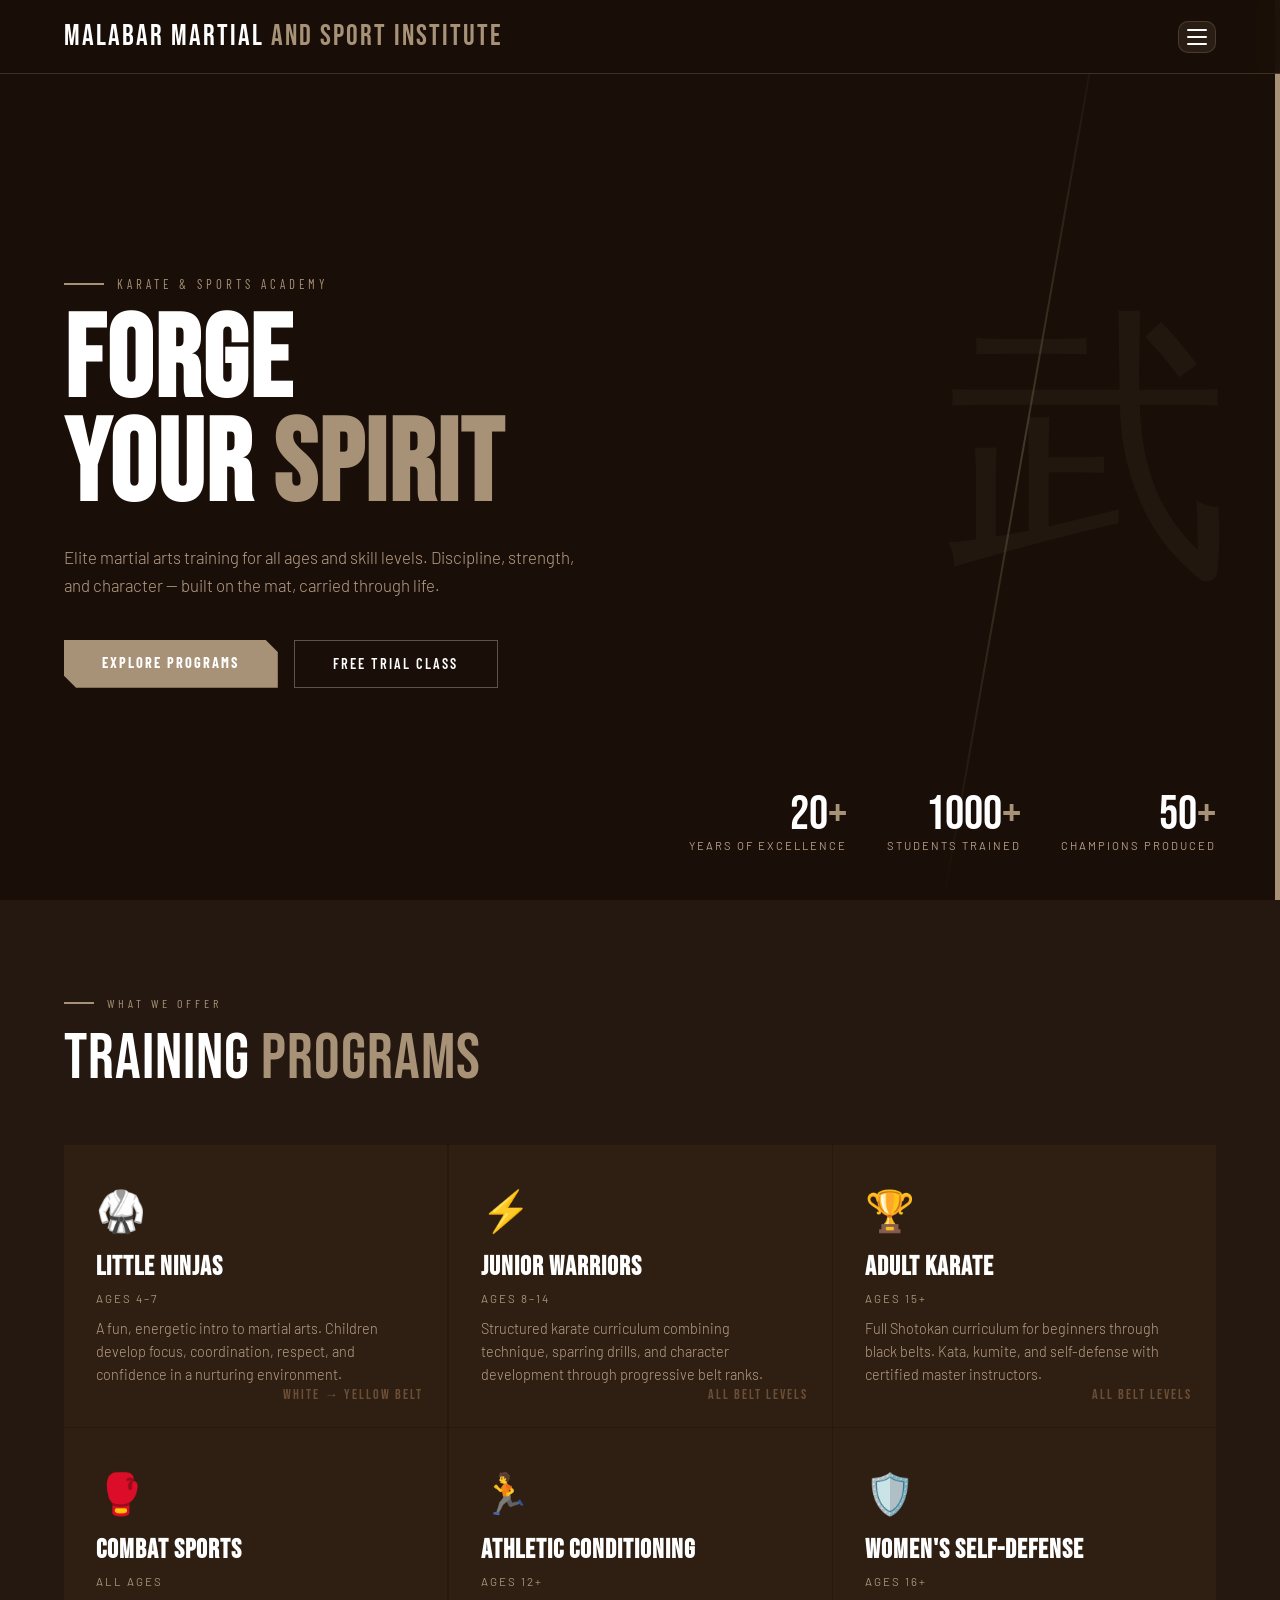
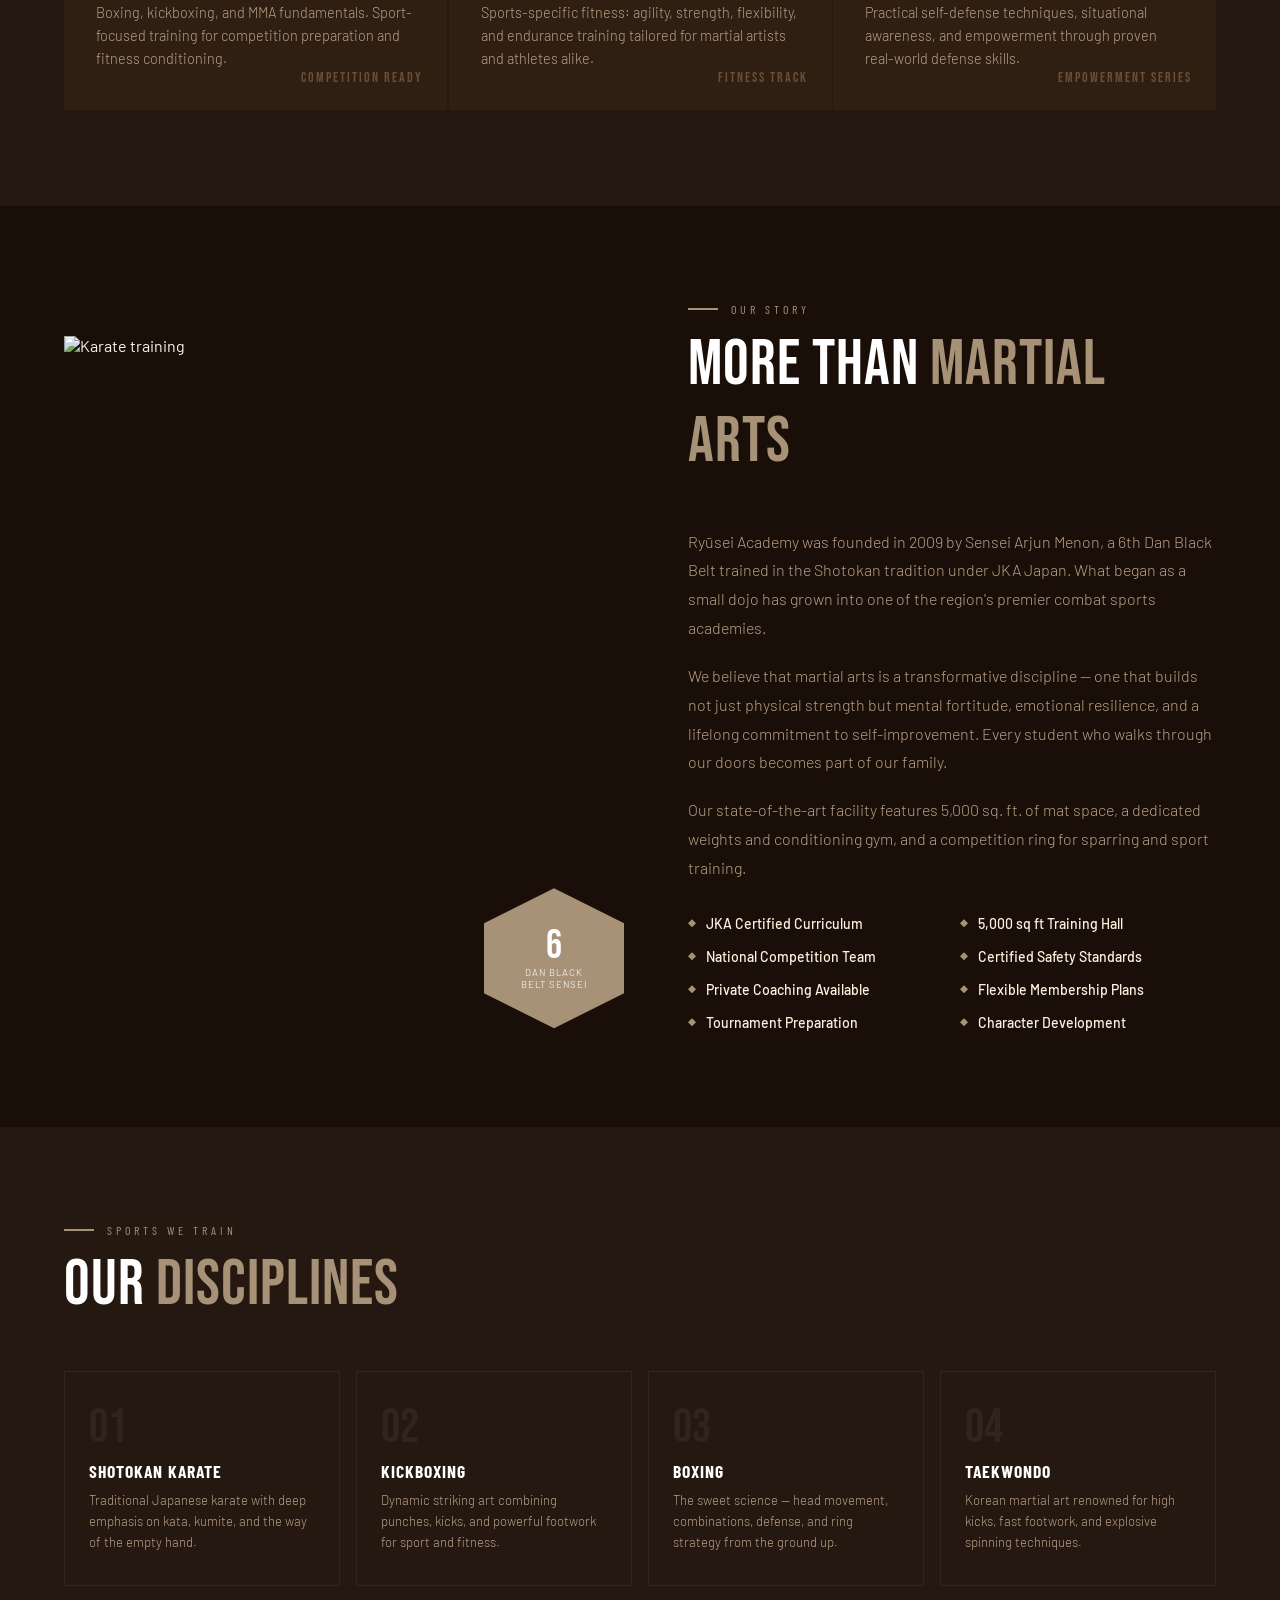
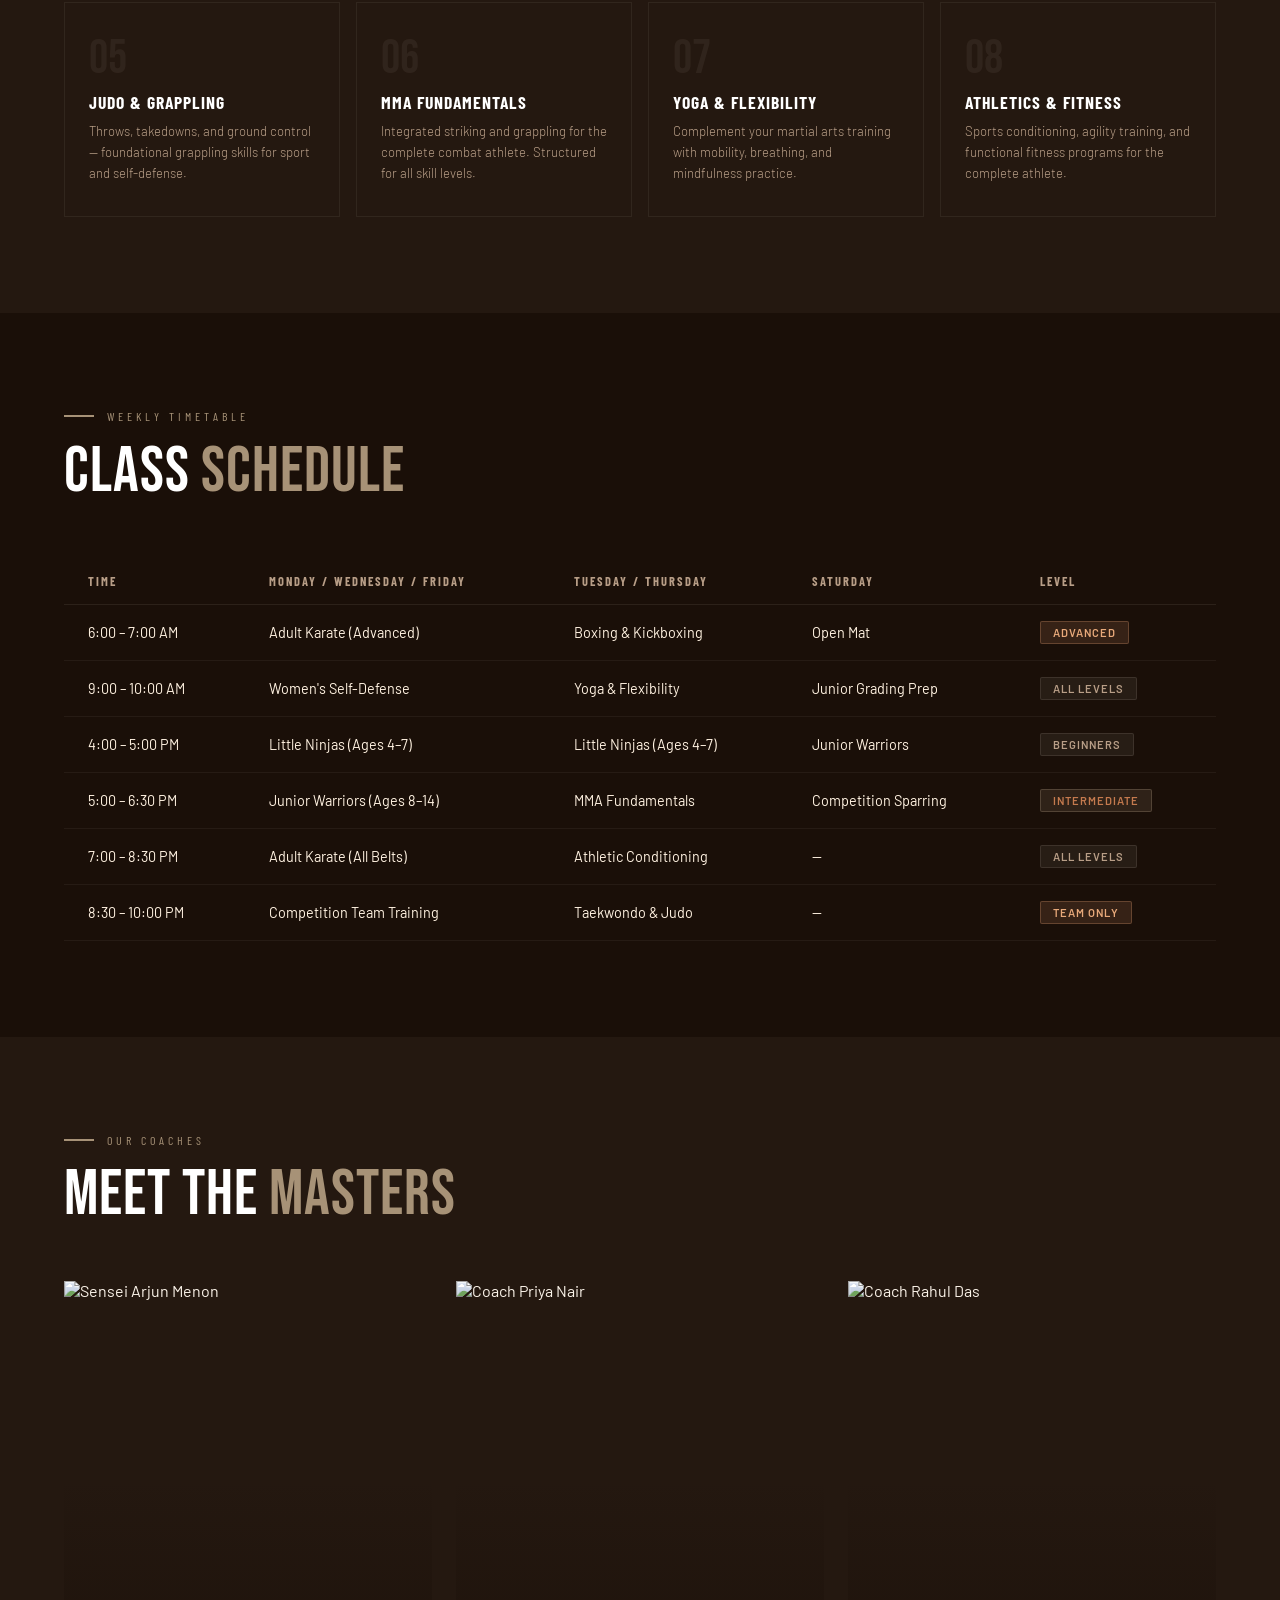
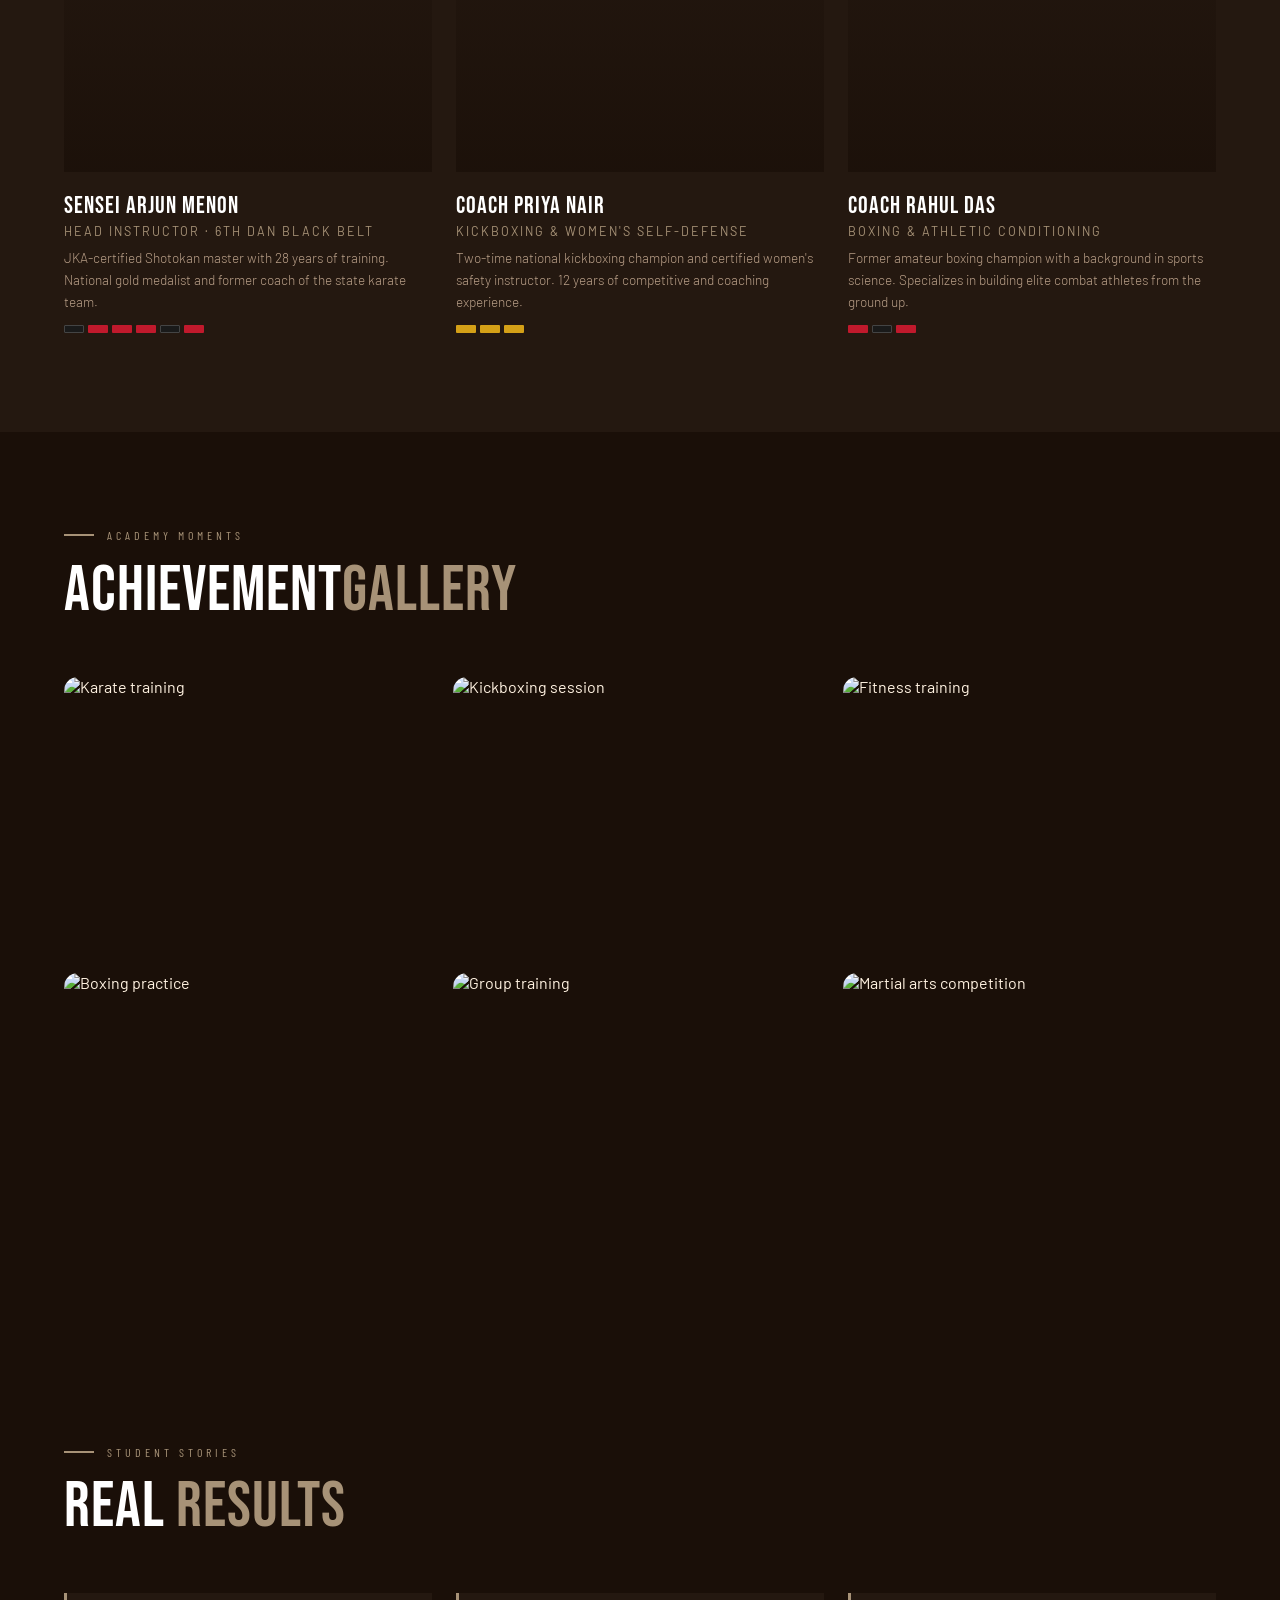
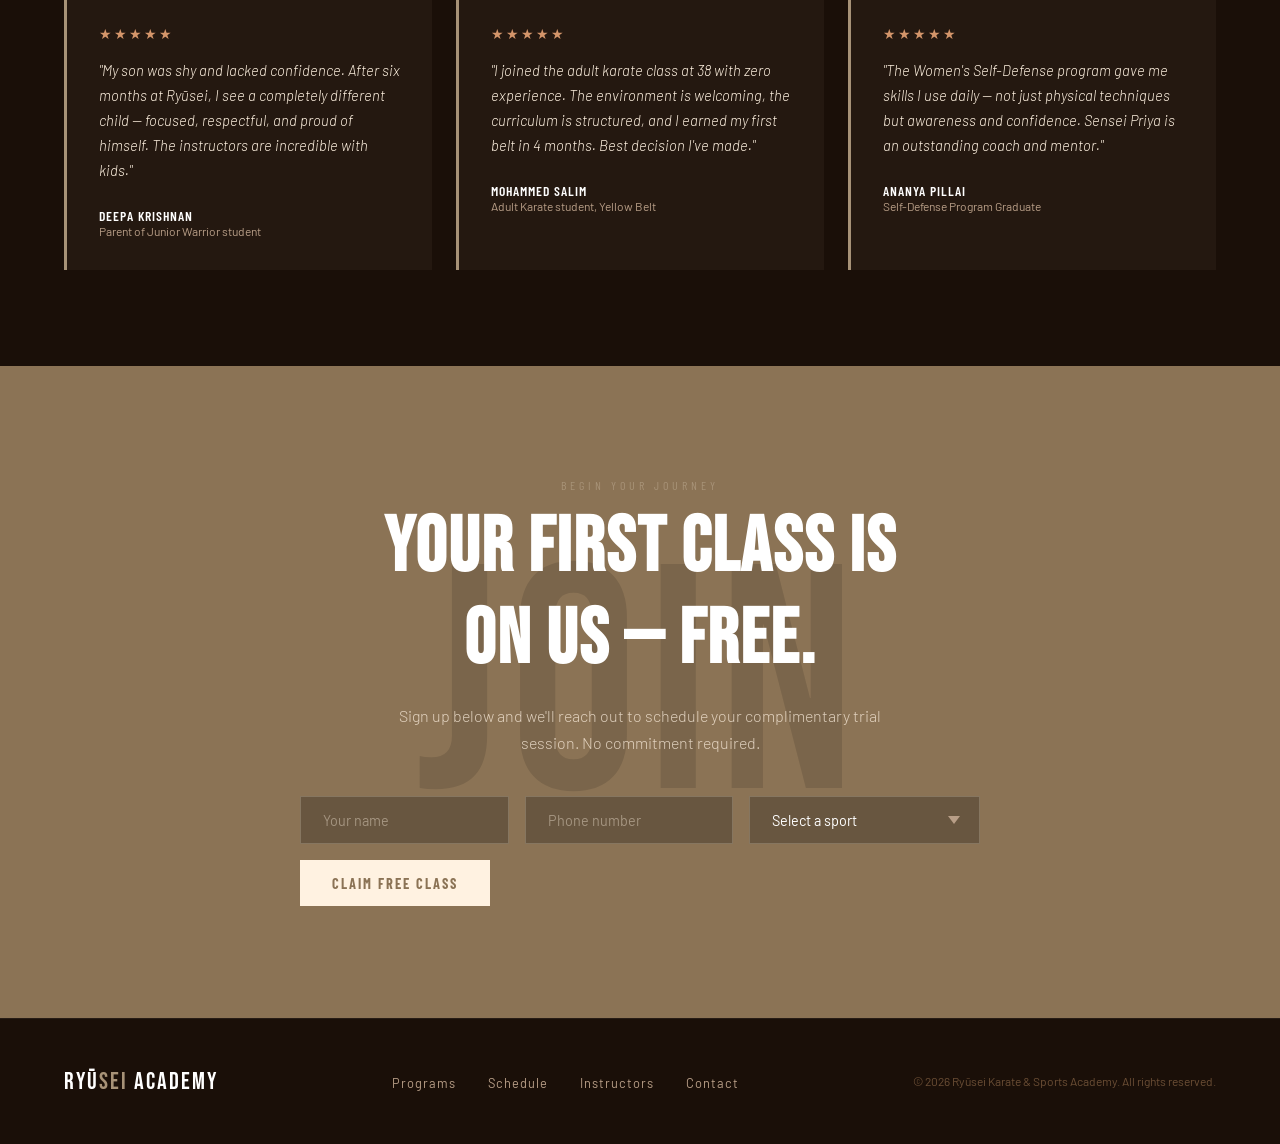
==== index.html @ 40ced3ac "updated navbar" ====
<!DOCTYPE html>
<html lang="en">
<head>
<meta charset="UTF-8">
<meta name="viewport" content="width=device-width, initial-scale=1.0">
<title>Malabar Karate & Sports Academy</title>
<link href="https://fonts.googleapis.com/css2?family=Bebas+Neue&family=Barlow:wght@300;400;500;600;700&family=Barlow+Condensed:wght@400;600;700&display=swap" rel="stylesheet">
<link rel="stylesheet" href="styles.css">
</head>
<body>

<!-- NAV -->
<!-- NAV -->
<nav>
  <div class="nav-logo">MALABAR MARTIAL <span> AND SPORT INSTITUTE</span></div>
  <button class="nav-hamburger" id="hamburger" aria-label="Toggle menu" onclick="toggleMenu()">
    <span></span><span></span><span></span>
  </button>

  <div class="nav-drawer" id="navDrawer">
    <ul class="drawer-links">
      <li><a href="#programs" onclick="closeMenu()">Programs</a></li>
      <li><a href="#about" onclick="closeMenu()">About</a></li>
      <li><a href="#disciplines" onclick="closeMenu()">Disciplines</a></li>
      <li><a href="#schedule" onclick="closeMenu()">Schedule</a></li>
      <li><a href="#instructors" onclick="closeMenu()">Instructors</a></li>
      <li><a href="gallery.html">Ijlan</a></li>
    </ul>
    <div class="drawer-form-section">
      <div class="drawer-form-label">Free Trial Class</div>
      <form onsubmit="sendToWhatsApp(event)">
        <input type="text" id="d-name" placeholder="Your name" required>
        <input type="tel" id="d-phone" placeholder="Phone number" required>
        <select id="d-sport" required>
          <option value="" disabled selected>Select a sport</option>
          <option value="Karate">Karate</option>
          <option value="Boxing & Kickboxing">Boxing & Kickboxing</option>
          <option value="Taekwondo">Taekwondo</option>
          <option value="Women's Self-Defense">Women's Self-Defense</option>
          <option value="Judo & Grappling">Judo & Grappling</option>
          <option value="MMA Fundamentals">MMA Fundamentals</option>
        </select>
        <button type="submit" class="drawer-submit">Send via WhatsApp</button>
      </form>
    </div>
  </div>
</nav>

<!-- HERO -->
<div class="hero">
  <div class="hero-bg"></div>
  <div class="hero-accent"></div>
  <div class="hero-diagonal"></div>
  <div class="kanji-bg">武</div>

  <div class="hero-content">
    <div class="hero-eyebrow">Karate & Sports Academy</div>
    <h1>FORGE<br>YOUR <span class="accent">SPIRIT</span></h1>
    <p class="hero-sub">
      Elite martial arts training for all ages and skill levels. Discipline, strength, and character — built on the mat, carried through life.
    </p>
    <div class="hero-buttons">
      <a href="#programs" class="btn-primary">Explore Programs</a>
      <a href="#contact" class="btn-ghost">Free Trial Class</a>
    </div>
  </div>

  <div class="hero-stats">
    <div class="stat-item">
      <div class="stat-num">20<span>+</span></div>
      <div class="stat-label">Years of Excellence</div>
    </div>
    <div class="stat-item">
      <div class="stat-num">1000<span>+</span></div>
      <div class="stat-label">Students Trained</div>
    </div>
    <div class="stat-item">
      <div class="stat-num">50<span>+</span></div>
      <div class="stat-label">Champions Produced</div>
    </div>
  </div>
</div>

<!-- PROGRAMS -->
<section id="programs">
  <div class="section-label">What We Offer</div>
  <div class="section-title">Training <em>Programs</em></div>
  <div class="programs-grid">
    <div class="program-card">
      <span class="program-icon">🥋</span>
      <h3>Little Ninjas</h3>
      <div class="program-age">Ages 4–7</div>
      <p>A fun, energetic intro to martial arts. Children develop focus, coordination, respect, and confidence in a nurturing environment.</p>
      <div class="program-belt">WHITE → YELLOW BELT</div>
    </div>
    <div class="program-card">
      <span class="program-icon">⚡</span>
      <h3>Junior Warriors</h3>
      <div class="program-age">Ages 8–14</div>
      <p>Structured karate curriculum combining technique, sparring drills, and character development through progressive belt ranks.</p>
      <div class="program-belt">ALL BELT LEVELS</div>
    </div>
    <div class="program-card">
      <span class="program-icon">🏆</span>
      <h3>Adult Karate</h3>
      <div class="program-age">Ages 15+</div>
      <p>Full Shotokan curriculum for beginners through black belts. Kata, kumite, and self-defense with certified master instructors.</p>
      <div class="program-belt">ALL BELT LEVELS</div>
    </div>
    <div class="program-card">
      <span class="program-icon">🥊</span>
      <h3>Combat Sports</h3>
      <div class="program-age">All Ages</div>
      <p>Boxing, kickboxing, and MMA fundamentals. Sport-focused training for competition preparation and fitness conditioning.</p>
      <div class="program-belt">COMPETITION READY</div>
    </div>
    <div class="program-card">
      <span class="program-icon">🏃</span>
      <h3>Athletic Conditioning</h3>
      <div class="program-age">Ages 12+</div>
      <p>Sports-specific fitness: agility, strength, flexibility, and endurance training tailored for martial artists and athletes alike.</p>
      <div class="program-belt">FITNESS TRACK</div>
    </div>
    <div class="program-card">
      <span class="program-icon">🛡️</span>
      <h3>Women's Self-Defense</h3>
      <div class="program-age">Ages 16+</div>
      <p>Practical self-defense techniques, situational awareness, and empowerment through proven real-world defense skills.</p>
      <div class="program-belt">EMPOWERMENT SERIES</div>
    </div>
  </div>
</section>

<!-- ABOUT -->
<section id="about">
  <div class="about-visual">
    <img class="about-img" src="https://images.unsplash.com/photo-1544367567-0f2fcb009e0b?w=800&q=80" alt="Karate training">
    <div class="about-badge">
      <div class="about-badge-num">6</div>
      <div class="about-badge-text">Dan Black<br>Belt Sensei</div>
    </div>
  </div>
  <div class="about-content">
    <div class="section-label">Our Story</div>
    <div class="section-title">More Than <em>Martial Arts</em></div>
    <p>Ryūsei Academy was founded in 2009 by Sensei Arjun Menon, a 6th Dan Black Belt trained in the Shotokan tradition under JKA Japan. What began as a small dojo has grown into one of the region's premier combat sports academies.</p>
    <p>We believe that martial arts is a transformative discipline — one that builds not just physical strength but mental fortitude, emotional resilience, and a lifelong commitment to self-improvement. Every student who walks through our doors becomes part of our family.</p>
    <p>Our state-of-the-art facility features 5,000 sq. ft. of mat space, a dedicated weights and conditioning gym, and a competition ring for sparring and sport training.</p>
    <ul class="about-features">
      <li>JKA Certified Curriculum</li>
      <li>5,000 sq ft Training Hall</li>
      <li>National Competition Team</li>
      <li>Certified Safety Standards</li>
      <li>Private Coaching Available</li>
      <li>Flexible Membership Plans</li>
      <li>Tournament Preparation</li>
      <li>Character Development</li>
    </ul>
  </div>
</section>

<!-- DISCIPLINES -->
<section id="disciplines">
  <div class="section-label">Sports We Train</div>
  <div class="section-title">Our <em>Disciplines</em></div>
  <div class="disciplines-grid">
    <div class="discipline-card">
      <div class="discipline-num">01</div>
      <h3>Shotokan Karate</h3>
      <p>Traditional Japanese karate with deep emphasis on kata, kumite, and the way of the empty hand.</p>
    </div>
    <div class="discipline-card">
      <div class="discipline-num">02</div>
      <h3>Kickboxing</h3>
      <p>Dynamic striking art combining punches, kicks, and powerful footwork for sport and fitness.</p>
    </div>
    <div class="discipline-card">
      <div class="discipline-num">03</div>
      <h3>Boxing</h3>
      <p>The sweet science — head movement, combinations, defense, and ring strategy from the ground up.</p>
    </div>
    <div class="discipline-card">
      <div class="discipline-num">04</div>
      <h3>Taekwondo</h3>
      <p>Korean martial art renowned for high kicks, fast footwork, and explosive spinning techniques.</p>
    </div>
    <div class="discipline-card">
      <div class="discipline-num">05</div>
      <h3>Judo & Grappling</h3>
      <p>Throws, takedowns, and ground control — foundational grappling skills for sport and self-defense.</p>
    </div>
    <div class="discipline-card">
      <div class="discipline-num">06</div>
      <h3>MMA Fundamentals</h3>
      <p>Integrated striking and grappling for the complete combat athlete. Structured for all skill levels.</p>
    </div>
    <div class="discipline-card">
      <div class="discipline-num">07</div>
      <h3>Yoga & Flexibility</h3>
      <p>Complement your martial arts training with mobility, breathing, and mindfulness practice.</p>
    </div>
    <div class="discipline-card">
      <div class="discipline-num">08</div>
      <h3>Athletics & Fitness</h3>
      <p>Sports conditioning, agility training, and functional fitness programs for the complete athlete.</p>
    </div>
  </div>
</section>

<!-- SCHEDULE -->
<section id="schedule">
  <div class="section-label">Weekly Timetable</div>
  <div class="section-title">Class <em>Schedule</em></div>
  <div class="schedule-wrap">
  <table class="schedule-table">
    <thead>
      <tr>
        <th>Time</th>
        <th>Monday / Wednesday / Friday</th>
        <th>Tuesday / Thursday</th>
        <th>Saturday</th>
        <th>Level</th>
      </tr>
    </thead>
    <tbody>
      <tr>
        <td>6:00 – 7:00 AM</td>
        <td>Adult Karate (Advanced)</td>
        <td>Boxing & Kickboxing</td>
        <td>Open Mat</td>
        <td><span class="badge badge-gold">Advanced</span></td>
      </tr>
      <tr>
        <td>9:00 – 10:00 AM</td>
        <td>Women's Self-Defense</td>
        <td>Yoga & Flexibility</td>
        <td>Junior Grading Prep</td>
        <td><span class="badge badge-gray">All Levels</span></td>
      </tr>
      <tr>
        <td>4:00 – 5:00 PM</td>
        <td>Little Ninjas (Ages 4–7)</td>
        <td>Little Ninjas (Ages 4–7)</td>
        <td>Junior Warriors</td>
        <td><span class="badge badge-gray">Beginners</span></td>
      </tr>
      <tr>
        <td>5:00 – 6:30 PM</td>
        <td>Junior Warriors (Ages 8–14)</td>
        <td>MMA Fundamentals</td>
        <td>Competition Sparring</td>
        <td><span class="badge badge-red">Intermediate</span></td>
      </tr>
      <tr>
        <td>7:00 – 8:30 PM</td>
        <td>Adult Karate (All Belts)</td>
        <td>Athletic Conditioning</td>
        <td>—</td>
        <td><span class="badge badge-gray">All Levels</span></td>
      </tr>
      <tr>
        <td>8:30 – 10:00 PM</td>
        <td>Competition Team Training</td>
        <td>Taekwondo & Judo</td>
        <td>—</td>
        <td><span class="badge badge-gold">Team Only</span></td>
      </tr>
    </tbody>
  </table>
  </div>
</section>

<!-- INSTRUCTORS -->
<section id="instructors">
  <div class="section-label">Our Coaches</div>
  <div class="section-title">Meet the <em>Masters</em></div>
  <div class="instructors-grid">
    <div class="instructor-card">
      <div class="instructor-img-wrap">
        <img class="instructor-img" src="https://images.unsplash.com/photo-1568602471122-7832951cc4c5?w=600&q=80" alt="Sensei Arjun Menon">
      </div>
      <div class="instructor-name">Sensei Arjun Menon</div>
      <div class="instructor-title">Head Instructor · 6th Dan Black Belt</div>
      <p class="instructor-bio">JKA-certified Shotokan master with 28 years of training. National gold medalist and former coach of the state karate team.</p>
      <div class="belt-rank">
        <div class="belt-strip" style="background:#1a1a1a;border:1px solid #444;"></div>
        <div class="belt-strip" style="background:#C0192C;"></div>
        <div class="belt-strip" style="background:#C0192C;"></div>
        <div class="belt-strip" style="background:#C0192C;"></div>
        <div class="belt-strip" style="background:#1a1a1a;border:1px solid #444;"></div>
        <div class="belt-strip" style="background:#C0192C;"></div>
      </div>
    </div>
    <div class="instructor-card">
      <div class="instructor-img-wrap">
        <img class="instructor-img" src="https://images.unsplash.com/photo-1603415526960-f7e0328c63b1?w=600&q=80" alt="Coach Priya Nair">
      </div>
      <div class="instructor-name">Coach Priya Nair</div>
      <div class="instructor-title">Kickboxing & Women's Self-Defense</div>
      <p class="instructor-bio">Two-time national kickboxing champion and certified women's safety instructor. 12 years of competitive and coaching experience.</p>
      <div class="belt-rank">
        <div class="belt-strip" style="background:#D4A017;"></div>
        <div class="belt-strip" style="background:#D4A017;"></div>
        <div class="belt-strip" style="background:#D4A017;"></div>
      </div>
    </div>
    <div class="instructor-card">
      <div class="instructor-img-wrap">
        <img class="instructor-img" src="https://images.unsplash.com/photo-1507003211169-0a1dd7228f2d?w=600&q=80" alt="Coach Rahul Das">
      </div>
      <div class="instructor-name">Coach Rahul Das</div>
      <div class="instructor-title">Boxing & Athletic Conditioning</div>
      <p class="instructor-bio">Former amateur boxing champion with a background in sports science. Specializes in building elite combat athletes from the ground up.</p>
      <div class="belt-rank">
        <div class="belt-strip" style="background:#C0192C;"></div>
        <div class="belt-strip" style="background:#1a1a1a;border:1px solid #444;"></div>
        <div class="belt-strip" style="background:#C0192C;"></div>
      </div>
    </div>
  </div>
</section>

<!-- GALLERY -->
<section id="gallery" style="background: var(--charcoal);">
  <div class="section-label">Academy Moments</div>
  <div class="section-title">Achievement<em>Gallery</em></div>

  <div class="gallery-grid">
    <div class="gallery-item">
      <img src="https://images.unsplash.com/photo-1517836357463-d25dfeac3438?w=800&q=80" alt="Karate training">
    </div>
    <div class="gallery-item">
      <img src="https://images.unsplash.com/photo-1544717305-2782549b5136?w=800&q=80" alt="Kickboxing session">
    </div>
    <div class="gallery-item">
      <img src="https://images.unsplash.com/photo-1518611012118-696072aa579a?w=800&q=80" alt="Fitness training">
    </div>
    <div class="gallery-item">
      <img src="https://images.unsplash.com/photo-1517649763962-0c623066013b?w=800&q=80" alt="Boxing practice">
    </div>
    <div class="gallery-item">
      <img src="https://images.unsplash.com/photo-1526506118085-60ce8714f8c5?w=800&q=80" alt="Group training">
    </div>
    <div class="gallery-item">
      <img src="https://images.unsplash.com/photo-1517838277536-f5f99be501cd?w=800&q=80" alt="Martial arts competition">
    </div>
  </div>
</section>


<!-- TESTIMONIALS -->
<section id="testimonials">
  <div class="section-label">Student Stories</div>
  <div class="section-title">Real <em>Results</em></div>
  <div class="testimonials-grid">
    <div class="testimonial-card">
      <div class="testimonial-stars">★★★★★</div>
      <p class="testimonial-text">"My son was shy and lacked confidence. After six months at Ryūsei, I see a completely different child — focused, respectful, and proud of himself. The instructors are incredible with kids."</p>
      <div class="testimonial-author">Deepa Krishnan</div>
      <div class="testimonial-role">Parent of Junior Warrior student</div>
    </div>
    <div class="testimonial-card">
      <div class="testimonial-stars">★★★★★</div>
      <p class="testimonial-text">"I joined the adult karate class at 38 with zero experience. The environment is welcoming, the curriculum is structured, and I earned my first belt in 4 months. Best decision I've made."</p>
      <div class="testimonial-author">Mohammed Salim</div>
      <div class="testimonial-role">Adult Karate student, Yellow Belt</div>
    </div>
    <div class="testimonial-card">
      <div class="testimonial-stars">★★★★★</div>
      <p class="testimonial-text">"The Women's Self-Defense program gave me skills I use daily — not just physical techniques but awareness and confidence. Sensei Priya is an outstanding coach and mentor."</p>
      <div class="testimonial-author">Ananya Pillai</div>
      <div class="testimonial-role">Self-Defense Program Graduate</div>
    </div>
  </div>
</section>

<!-- CONTACT / CTA -->
<section id="contact">
  <div class="section-label">Begin Your Journey</div>
  <h2>Your First Class is <br>On Us — <em style="font-style:normal;color:var(--gold-light)">Free.</em></h2>
  <p>Sign up below and we'll reach out to schedule your complimentary trial session. No commitment required.</p>
  <form class="form-row" onsubmit="sendToWhatsApp(event)">
    <input type="text" id="name" placeholder="Your name" required>
    <input type="tel" id="phone" placeholder="Phone number" required>
    <select id="sport" required>
      <option value="" disabled selected>Select a sport</option>
      <option value="Karate">🥋 Karate</option>
      <option value="Boxing & Kickboxing">🥊 Boxing & Kickboxing</option>
      <option value="Taekwondo">🦵 Taekwondo</option>
      <option value="Women's Self-Defense">🛡️ Women's Self-Defense</option>
      <option value="Judo & Grappling">🤼 Judo & Grappling</option>
      <option value="MMA Fundamentals">⚔️ MMA Fundamentals</option>
      <option value="Yoga & Flexibility">🧘 Yoga & Flexibility</option>
      <option value="Athletics & Fitness">🏃 Athletics & Fitness</option>
    </select>
    <button type="submit" class="btn-white">Claim Free Class</button>
  </form>
</section>

<!-- FOOTER -->
<footer>
  <div class="footer-logo">RYŪ<span>SEI</span> ACADEMY</div>
  <ul class="footer-links">
    <li><a href="#programs">Programs</a></li>
    <li><a href="#schedule">Schedule</a></li>
    <li><a href="#instructors">Instructors</a></li>
    <li><a href="#contact">Contact</a></li>
  </ul>
  <div class="footer-copy">© 2026 Ryūsei Karate & Sports Academy. All rights reserved.</div>
</footer>

<script src="script.js"></script>
</body>
</html>
---- styles.css ----
:root {
    --color-primary: #A79277;
    --color-primary-dark: #8B7355;
    --color-primary-hover: #C47A4E;
    --color-accent: #D4956A;
    --color-accent-light: #E8A97A;
    --color-background-base: #1A0F08;
    --color-surface-raised: #241810;
    --color-surface-card: #2E1F12;
    --color-text-muted: #6B4E35;
    --color-text-subtle: #B89E87;
    --color-background-warm: #FFF2E1;
    --color-foreground: #ffffff;
  }

  * { margin: 0; padding: 0; box-sizing: border-box; }

  html { scroll-behavior: smooth; }

  body {
    font-family: 'Barlow', sans-serif;
    background: var(--color-background-base);
    color: var(--color-background-warm);
    overflow-x: hidden;
  }

  /* NAV */
  nav {
  position: fixed;
  top: 0; left: 0; right: 0;
  z-index: 100;
  display: flex;
  align-items: center;
  justify-content: space-between;
  padding: 1.2rem 4rem;
  background: rgba(26,15,8,0.95);
  backdrop-filter: blur(12px);
  border-bottom: 1px solid rgba(167,146,119,0.25);
}
.nav-logo {
  font-family: 'Bebas Neue', sans-serif;
  font-size: 1.8rem;
  letter-spacing: 2px;
  color: var(--color-foreground);
}
.nav-logo span { color: var(--color-primary); }

.nav-hamburger {
  display: flex;
  flex-direction: column;
  gap: 5px;
  cursor: pointer;
  padding: 7px 8px;
  background: rgba(167,146,119,0.12);
  border: 1px solid rgba(167,146,119,0.25);
  border-radius: 10px;
  transition: background 0.2s;
}
.nav-hamburger:hover { background: rgba(167,146,119,0.22); }
.nav-hamburger span {
  display: block;
  width: 20px;
  height: 2px;
  background: var(--color-foreground);
  border-radius: 2px;
  transition: all 0.3s;
  transform-origin: center;
}
.nav-hamburger.open span:nth-child(1) { transform: translateY(7px) rotate(45deg); }
.nav-hamburger.open span:nth-child(2) { opacity: 0; transform: scaleX(0); }
.nav-hamburger.open span:nth-child(3) { transform: translateY(-7px) rotate(-45deg); }

.nav-drawer {
  position: fixed;
  top: 70px; right: 0;
  width: 300px;
  height: calc(100vh - 70px);
  background: rgba(26,15,8,0.98);
  backdrop-filter: blur(12px);
  border-left: 1px solid rgba(167,146,119,0.2);
  transform: translateX(100%);
  transition: transform 0.32s cubic-bezier(0.4,0,0.2,1);
  overflow-y: auto;
  z-index: 99;
  display: flex;
  flex-direction: column;
}
.nav-drawer.open { transform: translateX(0); }

.drawer-links {
  list-style: none;
  padding: 10px 0;
  border-bottom: 1px solid rgba(167,146,119,0.15);
}
.drawer-links a {
  display: block;
  padding: 14px 28px;
  font-family: 'Barlow Condensed', sans-serif;
  font-size: 0.85rem;
  letter-spacing: 2px;
  text-transform: uppercase;
  color: var(--color-text-subtle);
  text-decoration: none;
  border-left: 2px solid transparent;
  transition: color 0.2s, background 0.2s, border-color 0.2s;
}
.drawer-links a:hover {
  color: var(--color-background-warm);
  background: rgba(167,146,119,0.08);
  border-left-color: var(--color-primary);
}

.drawer-form-section {
  padding: 20px 24px;
  flex: 1;
}
.drawer-form-label {
  font-family: 'Barlow Condensed', sans-serif;
  font-size: 0.7rem;
  letter-spacing: 3px;
  text-transform: uppercase;
  color: var(--color-primary);
  margin-bottom: 14px;
  display: flex;
  align-items: center;
  gap: 8px;
}
.drawer-form-label::before {
  content: '';
  display: block;
  width: 20px;
  height: 1.5px;
  background: var(--color-primary);
}
.drawer-form-section input,
.drawer-form-section select {
  display: block;
  width: 100%;
  padding: 10px 14px;
  margin-bottom: 10px;
  background: rgba(46,31,18,0.8);
  border: 1px solid rgba(167,146,119,0.2);
  border-radius: 8px;
  color: var(--color-foreground);
  font-family: 'Barlow', sans-serif;
  font-size: 0.88rem;
  outline: none;
  appearance: none;
  -webkit-appearance: none;
  transition: border-color 0.2s;
}
.drawer-form-section input::placeholder { color: rgba(255,242,225,0.35); }
.drawer-form-section input:focus,
.drawer-form-section select:focus { border-color: var(--color-primary); }
.drawer-submit {
  display: block;
  width: 100%;
  padding: 11px;
  background: var(--color-accent);
  color: #fff;
  font-family: 'Barlow Condensed', sans-serif;
  font-size: 0.85rem;
  letter-spacing: 2px;
  text-transform: uppercase;
  font-weight: 700;
  border: none;
  border-radius: 8px;
  cursor: pointer;
  transition: background 0.2s;
}
.drawer-submit:hover { background: var(--color-primary-hover); }

  /* HERO */
  .hero {
    min-height: 100vh;
    display: flex;
    align-items: center;
    position: relative;
    overflow: hidden;
    padding: 8rem 4rem 4rem;
  }

  .hero-bg {
    position: absolute;
    inset: 0;
    background:
      linear-gradient(105deg, rgba(26,15,8,0.95) 45%, rgba(26,15,8,0.5) 100%),
      url('https://images.unsplash.com/photo-1555597673-b21d5c935865?w=1600&q=80') center/cover no-repeat;
  }

  .hero-accent {
    position: absolute;
    right: 0; top: 0; bottom: 0;
    width: 5px;
    background: var(--color-primary);
  }

  .hero-diagonal {
    position: absolute;
    right: 20%;
    top: 0;
    bottom: 0;
    width: 2px;
    background: linear-gradient(to bottom, transparent, rgba(167,146,119,0.3), transparent);
    transform: skewX(-10deg);
  }

  .hero-content {
    position: relative;
    z-index: 2;
    max-width: 700px;
  }

  .hero-eyebrow {
    font-family: 'Barlow Condensed', sans-serif;
    font-size: 0.8rem;
    letter-spacing: 4px;
    text-transform: uppercase;
    color: var(--color-primary);
    margin-bottom: 1.2rem;
    display: flex;
    align-items: center;
    gap: 0.8rem;
  }

  .hero-eyebrow::before {
    content: '';
    display: block;
    width: 40px;
    height: 2px;
    background: var(--color-primary);
  }

  h1 {
    font-family: 'Bebas Neue', sans-serif;
    font-size: clamp(4rem, 9vw, 9rem);
    line-height: 0.9;
    letter-spacing: 2px;
    color: var(--color-foreground);
    margin-bottom: 1.5rem;
  }

  h1 .accent { color: var(--color-primary); }

  .hero-sub {
    font-size: 1.05rem;
    font-weight: 300;
    color: var(--color-text-subtle);
    line-height: 1.7;
    max-width: 520px;
    margin-bottom: 2.5rem;
  }

  .hero-buttons {
    display: flex;
    gap: 1rem;
    flex-wrap: wrap;
  }

  .btn-primary {
    background: var(--color-primary);
    color: var(--color-foreground);
    padding: 0.9rem 2.4rem;
    font-family: 'Barlow Condensed', sans-serif;
    font-size: 0.9rem;
    letter-spacing: 2px;
    text-transform: uppercase;
    font-weight: 700;
    border: none;
    cursor: pointer;
    text-decoration: none;
    display: inline-block;
    transition: background 0.2s, transform 0.15s;
    clip-path: polygon(0 0, calc(100% - 12px) 0, 100% 12px, 100% 100%, 12px 100%, 0 calc(100% - 12px));
  }

  .btn-primary:hover {
    background: var(--color-primary-hover);
    transform: translateY(-2px);
  }

  .btn-ghost {
    background: transparent;
    color: var(--color-foreground);
    padding: 0.9rem 2.4rem;
    font-family: 'Barlow Condensed', sans-serif;
    font-size: 0.9rem;
    letter-spacing: 2px;
    text-transform: uppercase;
    font-weight: 600;
    border: 1px solid rgba(255,242,225,0.3);
    cursor: pointer;
    text-decoration: none;
    display: inline-block;
    transition: border-color 0.2s, color 0.2s;
  }

  .btn-ghost:hover {
    border-color: var(--color-primary);
    color: var(--color-primary-hover);
  }

  .hero-stats {
    position: absolute;
    bottom: 3rem;
    right: 4rem;
    display: flex;
    gap: 2.5rem;
    z-index: 2;
  }

  .stat-item { text-align: right; }

  .stat-num {
    font-family: 'Bebas Neue', sans-serif;
    font-size: 3rem;
    color: var(--color-foreground);
    line-height: 1;
  }

  .stat-num span { color: var(--color-primary); }

  .stat-label {
    font-size: 0.7rem;
    letter-spacing: 2px;
    text-transform: uppercase;
    color: var(--color-text-subtle);
  }

  /* PROGRAMS SECTION */
  section { padding: 6rem 4rem; }

  .section-label {
    font-family: 'Barlow Condensed', sans-serif;
    font-size: 0.75rem;
    letter-spacing: 4px;
    text-transform: uppercase;
    color: var(--color-primary);
    margin-bottom: 0.6rem;
    display: flex;
    align-items: center;
    gap: 0.8rem;
  }

  .section-label::before {
    content: '';
    display: block;
    width: 30px;
    height: 2px;
    background: var(--color-primary);
  }

  .section-title {
    font-family: 'Bebas Neue', sans-serif;
    font-size: clamp(2.5rem, 5vw, 4.5rem);
    letter-spacing: 1px;
    margin-bottom: 3rem;
    color: var(--color-foreground);
  }

  .section-title em {
    font-style: normal;
    color: var(--color-primary);
  }

  /* PROGRAMS */
  #programs { background: var(--color-surface-raised); }

  .programs-grid {
    display: grid;
    grid-template-columns: repeat(3, 1fr);
    gap: 1.5px;
  }

  .program-card {
    position: relative;
    background: var(--color-surface-card);
    padding: 2.5rem 2rem;
    overflow: hidden;
    cursor: pointer;
    transition: transform 0.3s;
  }

  .program-card::before {
    content: '';
    position: absolute;
    top: 0; left: 0;
    width: 3px; height: 0;
    background: var(--color-primary);
    transition: height 0.3s;
  }

  .program-card:hover::before { height: 100%; }
  .program-card:hover { transform: translateY(-4px); }

  .program-icon {
    font-size: 2.5rem;
    margin-bottom: 1rem;
    display: block;
  }

  .program-card h3 {
    font-family: 'Bebas Neue', sans-serif;
    font-size: 1.7rem;
    letter-spacing: 1px;
    color: var(--color-foreground);
    margin-bottom: 0.5rem;
  }

  .program-age {
    font-size: 0.72rem;
    letter-spacing: 2px;
    text-transform: uppercase;
    color: var(--color-primary);
    margin-bottom: 0.8rem;
  }

  .program-card p {
    font-size: 0.9rem;
    font-weight: 300;
    color: var(--color-text-subtle);
    line-height: 1.6;
  }

  .program-belt {
    position: absolute;
    bottom: 1.5rem;
    right: 1.5rem;
    font-family: 'Bebas Neue', sans-serif;
    font-size: 0.85rem;
    letter-spacing: 2px;
    color: var(--color-text-muted);
  }

  /* ABOUT */
  #about {
    display: grid;
    grid-template-columns: 1fr 1fr;
    gap: 6rem;
    align-items: center;
    background: var(--color-background-base);
  }

  .about-visual {
    position: relative;
  }

  .about-img {
    width: 100%;
    aspect-ratio: 4/5;
    object-fit: cover;
    display: block;
    filter: grayscale(30%);
  }

  .about-badge {
    position: absolute;
    bottom: -2rem;
    right: -2rem;
    width: 140px;
    height: 140px;
    background: var(--color-primary);
    display: flex;
    flex-direction: column;
    align-items: center;
    justify-content: center;
    clip-path: polygon(50% 0%, 100% 25%, 100% 75%, 50% 100%, 0% 75%, 0% 25%);
  }

  .about-badge-num {
    font-family: 'Bebas Neue', sans-serif;
    font-size: 2.5rem;
    color: var(--color-foreground);
    line-height: 1;
  }

  .about-badge-text {
    font-size: 0.6rem;
    letter-spacing: 1px;
    text-transform: uppercase;
    color: rgba(255,255,255,0.8);
    text-align: center;
  }

  .about-content p {
    font-size: 1rem;
    font-weight: 300;
    color: var(--color-text-subtle);
    line-height: 1.8;
    margin-bottom: 1.2rem;
  }

  .about-features {
    list-style: none;
    margin-top: 2rem;
    display: grid;
    grid-template-columns: 1fr 1fr;
    gap: 1rem;
  }

  .about-features li {
    display: flex;
    align-items: center;
    gap: 0.6rem;
    font-size: 0.88rem;
    font-weight: 500;
    color: var(--color-background-warm);
  }

  .about-features li::before {
    content: '';
    width: 8px;
    height: 8px;
    background: var(--color-primary);
    flex-shrink: 0;
    clip-path: polygon(50% 0%, 100% 50%, 50% 100%, 0% 50%);
  }

  /* DISCIPLINES */
  #disciplines { background: var(--color-surface-raised); }

  .disciplines-grid {
    display: grid;
    grid-template-columns: repeat(4, 1fr);
    gap: 1rem;
  }

  .discipline-card {
    padding: 2rem 1.5rem;
    border: 1px solid rgba(255,242,225,0.06);
    transition: border-color 0.3s, background 0.3s;
    position: relative;
    overflow: hidden;
  }

  .discipline-card::after {
    content: '';
    position: absolute;
    bottom: 0; left: 0; right: 0;
    height: 2px;
    background: var(--color-primary);
    transform: scaleX(0);
    transition: transform 0.3s;
  }

  .discipline-card:hover { border-color: rgba(167,146,119,0.4); background: rgba(167,146,119,0.06); }
  .discipline-card:hover::after { transform: scaleX(1); }

  .discipline-num {
    font-family: 'Bebas Neue', sans-serif;
    font-size: 3rem;
    color: rgba(255,242,225,0.06);
    line-height: 1;
    margin-bottom: 0.5rem;
  }

  .discipline-card h3 {
    font-family: 'Barlow Condensed', sans-serif;
    font-size: 1.1rem;
    font-weight: 700;
    letter-spacing: 1px;
    text-transform: uppercase;
    color: var(--color-foreground);
    margin-bottom: 0.5rem;
  }

  .discipline-card p {
    font-size: 0.82rem;
    color: var(--color-text-subtle);
    line-height: 1.6;
    font-weight: 300;
  }

  /* SCHEDULE */
  #schedule { background: var(--color-background-base); }

  .schedule-table {
    width: 100%;
    border-collapse: collapse;
  }

  .schedule-table th {
    font-family: 'Barlow Condensed', sans-serif;
    font-size: 0.78rem;
    letter-spacing: 2px;
    text-transform: uppercase;
    color: var(--color-text-subtle);
    padding: 1rem 1.5rem;
    border-bottom: 1px solid rgba(255,242,225,0.08);
    text-align: left;
  }

  .schedule-table td {
    padding: 1rem 1.5rem;
    font-size: 0.9rem;
    border-bottom: 1px solid rgba(255,242,225,0.05);
    color: var(--color-background-warm);
    vertical-align: middle;
  }

  .schedule-table tr:hover td { background: rgba(167,146,119,0.06); }

  .badge {
    display: inline-block;
    padding: 0.25rem 0.75rem;
    font-size: 0.7rem;
    font-weight: 600;
    letter-spacing: 1px;
    text-transform: uppercase;
    border-radius: 2px;
  }

  .badge-red { background: rgba(167,146,119,0.15); color: var(--color-primary-hover); border: 1px solid rgba(167,146,119,0.3); }
  .badge-gold { background: rgba(212,149,106,0.15); color: var(--color-accent-light); border: 1px solid rgba(212,149,106,0.3); }
  .badge-gray { background: rgba(255,242,225,0.06); color: var(--color-text-subtle); border: 1px solid rgba(255,242,225,0.1); }

  /* INSTRUCTORS */
  #instructors { background: var(--color-surface-raised); }

  .instructors-grid {
    display: grid;
    grid-template-columns: repeat(3, 1fr);
    gap: 1.5rem;
  }

  .instructor-card {
    position: relative;
    overflow: hidden;
  }

  .instructor-img-wrap {
    aspect-ratio: 3/4;
    overflow: hidden;
    margin-bottom: 1.2rem;
    position: relative;
  }

  .instructor-img-wrap::after {
    content: '';
    position: absolute;
    inset: 0;
    background: linear-gradient(to top, rgba(26,15,8,0.8) 0%, transparent 60%);
  }

  .instructor-img {
    width: 100%;
    height: 100%;
    object-fit: cover;
    filter: grayscale(40%);
    transition: transform 0.5s, filter 0.3s;
  }

  .instructor-card:hover .instructor-img {
    transform: scale(1.04);
    filter: grayscale(0%);
  }

  .instructor-name {
    font-family: 'Bebas Neue', sans-serif;
    font-size: 1.5rem;
    letter-spacing: 1px;
    color: var(--color-foreground);
    margin-bottom: 0.2rem;
  }

  .instructor-title {
    font-size: 0.78rem;
    letter-spacing: 2px;
    text-transform: uppercase;
    color: var(--color-primary);
    margin-bottom: 0.6rem;
  }

  .instructor-bio {
    font-size: 0.85rem;
    color: var(--color-text-subtle);
    line-height: 1.6;
    font-weight: 300;
  }

  .belt-rank {
    display: inline-flex;
    gap: 4px;
    margin-top: 0.8rem;
  }

  .belt-strip {
    width: 20px;
    height: 8px;
    border-radius: 1px;
  }

  /* TESTIMONIALS */
  #testimonials { background: var(--color-background-base); }

  .testimonials-grid {
    display: grid;
    grid-template-columns: repeat(3, 1fr);
    gap: 1.5rem;
  }

  .testimonial-card {
    background: var(--color-surface-raised);
    padding: 2rem;
    border-left: 3px solid var(--color-primary);
  }

  .testimonial-stars {
    color: var(--color-accent);
    font-size: 0.9rem;
    margin-bottom: 1rem;
    letter-spacing: 2px;
  }

  .testimonial-text {
    font-size: 0.92rem;
    font-weight: 300;
    color: var(--color-background-warm);
    line-height: 1.7;
    margin-bottom: 1.5rem;
    font-style: italic;
  }

  .testimonial-author {
    font-family: 'Barlow Condensed', sans-serif;
    font-size: 0.85rem;
    font-weight: 600;
    letter-spacing: 1px;
    text-transform: uppercase;
    color: var(--color-foreground);
  }

  .testimonial-role {
    font-size: 0.75rem;
    color: var(--color-text-subtle);
  }

  /* CTA SECTION */
  #contact {
    background: var(--color-primary-dark);
    position: relative;
    overflow: hidden;
    text-align: center;
    padding: 7rem 4rem;
  }

  #contact::before {
    content: 'JOIN';
    position: absolute;
    font-family: 'Bebas Neue', sans-serif;
    font-size: 20rem;
    color: rgba(0,0,0,0.12);
    top: 50%; left: 50%;
    transform: translate(-50%, -50%);
    white-space: nowrap;
    pointer-events: none;
    letter-spacing: 10px;
  }

  #contact .section-label { justify-content: center; }
  #contact .section-label::before { display: none; }

  #contact h2 {
    font-family: 'Bebas Neue', sans-serif;
    font-size: clamp(2.5rem, 6vw, 5rem);
    letter-spacing: 2px;
    color: var(--color-foreground);
    margin-bottom: 1rem;
    position: relative;
  }

  #contact p {
    font-size: 1rem;
    font-weight: 300;
    color: rgba(255,242,225,0.75);
    max-width: 500px;
    margin: 0 auto 2.5rem;
    position: relative;
    line-height: 1.7;
  }

  .form-row {
    display: flex;
    flex-wrap: wrap;
    gap: 1rem;
    max-width: 680px;
    margin: 0 auto;
    position: relative;
  }

  .form-row input,
  .form-row select {
    flex: 1;
    min-width: 180px;
    background: rgba(0,0,0,0.25);
    border: 1px solid rgba(255,242,225,0.2);
    color: var(--color-foreground);
    padding: 0.9rem 1.4rem;
    font-family: 'Barlow', sans-serif;
    font-size: 0.9rem;
    outline: none;
    transition: border-color 0.2s;
    appearance: none;
    -webkit-appearance: none;
  }

  .form-row select {
    background-image: url("data:image/svg+xml,%3Csvg xmlns='http://www.w3.org/2000/svg' width='12' height='8' viewBox='0 0 12 8'%3E%3Cpath fill='%23B89E87' d='M6 8L0 0h12z'/%3E%3C/svg%3E");
    background-repeat: no-repeat;
    background-position: right 1.2rem center;
    padding-right: 2.8rem;
    cursor: pointer;
  }

  .form-row select option {
    background: #241810;
    color: var(--color-foreground);
  }

  .form-row input::placeholder { color: rgba(255,242,225,0.4); }
  .form-row input:focus,
  .form-row select:focus { border-color: rgba(255,242,225,0.5); }

  .btn-white {
    background: var(--color-background-warm);
    color: var(--color-primary-dark);
    padding: 0.9rem 2rem;
    font-family: 'Barlow Condensed', sans-serif;
    font-size: 0.9rem;
    letter-spacing: 2px;
    text-transform: uppercase;
    font-weight: 700;
    border: none;
    cursor: pointer;
    transition: background 0.2s, color 0.2s;
    white-space: nowrap;
  }

  .btn-white:hover { background: var(--color-foreground); color: var(--color-primary-dark); }

  /* FOOTER */
  footer {
    background: var(--color-background-base);
    padding: 3rem 4rem;
    border-top: 1px solid rgba(255,242,225,0.06);
    display: flex;
    justify-content: space-between;
    align-items: center;
    flex-wrap: wrap;
    gap: 1.5rem;
  }

  .footer-logo {
    font-family: 'Bebas Neue', sans-serif;
    font-size: 1.5rem;
    letter-spacing: 2px;
    color: var(--color-foreground);
  }

  .footer-logo span { color: var(--color-primary); }

  .footer-links {
    display: flex;
    gap: 2rem;
    list-style: none;
  }

  .footer-links a {
    font-size: 0.8rem;
    color: var(--color-text-subtle);
    text-decoration: none;
    letter-spacing: 1px;
    transition: color 0.2s;
  }

  .footer-links a:hover { color: var(--color-primary-hover); }

  .footer-copy {
    font-size: 0.75rem;
    color: var(--color-text-muted);
  }

  /* Decorative Japanese character */
  .kanji-bg {
    position: absolute;
    right: 3rem;
    top: 50%;
    transform: translateY(-50%);
    font-size: 18rem;
    color: rgba(167,146,119,0.06);
    font-family: serif;
    pointer-events: none;
    line-height: 1;
    z-index: 1;
  }

  /* Tablet: 768px – 1024px */
  @media (max-width: 1024px) {
    nav { padding: 1rem 2rem; }

    .hero { padding: 7rem 2rem 10rem; }
    .hero-stats { right: 2rem; gap: 1.5rem; }
    .stat-num { font-size: 2.2rem; }

    section { padding: 4rem 2rem; }

    .programs-grid { grid-template-columns: repeat(2, 1fr); }
    .disciplines-grid { grid-template-columns: repeat(2, 1fr); }
    .instructors-grid { grid-template-columns: repeat(2, 1fr); }
    .testimonials-grid { grid-template-columns: repeat(2, 1fr); }

    #about { grid-template-columns: 1fr; gap: 3rem; padding: 4rem 2rem; }
    .about-badge { right: 0; bottom: -1rem; }

    footer { padding: 2rem; flex-direction: column; align-items: flex-start; gap: 1rem; }
  }

  /* Mobile: up to 767px */
  @media (max-width: 767px) {
    nav { padding: 1rem 1.2rem; }

    .nav-links {
      display: none;
      position: fixed;
      top: 0; left: 0; right: 0; bottom: 0;
      background: rgba(26,15,8,0.98);
      flex-direction: column;
      align-items: center;
      justify-content: center;
      gap: 2rem;
      z-index: 99;
    }
    .nav-links.open { display: flex; }
    .nav-links a { font-size: 1.1rem; letter-spacing: 3px; }
    .nav-cta { padding: 0.7rem 2rem; font-size: 1rem; }
    .nav-hamburger { display: flex; z-index: 101; }

    .hero {
      padding: 6rem 1.2rem 12rem;
      align-items: flex-end;
    }
    .hero-bg {
      background:
        linear-gradient(180deg, rgba(26,15,8,0.7) 0%, rgba(26,15,8,0.97) 70%),
        url('https://images.unsplash.com/photo-1555597673-b21d5c935865?w=1600&q=80') center/cover no-repeat;
    }
    .hero-content { max-width: 100%; }
    .hero-sub { font-size: 0.95rem; }
    .hero-buttons { flex-direction: column; }
    .btn-primary, .btn-ghost { text-align: center; }

    .hero-stats {
      position: static;
      display: grid;
      grid-template-columns: repeat(3, 1fr);
      gap: 0;
      margin-top: 2.5rem;
      border-top: 1px solid rgba(255,242,225,0.08);
      padding-top: 1.5rem;
    }
    .stat-item { text-align: center; padding: 0 0.5rem; }
    .stat-item + .stat-item { border-left: 1px solid rgba(255,242,225,0.08); }
    .stat-num { font-size: 2rem; }
    .stat-label { font-size: 0.6rem; }

    .kanji-bg { font-size: 8rem; right: 0.5rem; opacity: 0.5; }
    .hero-diagonal { display: none; }

    section { padding: 3.5rem 1.2rem; }
    .section-title { margin-bottom: 2rem; }

    .programs-grid { grid-template-columns: 1fr; gap: 2px; }
    .program-card { padding: 1.8rem 1.5rem; }

    #about { grid-template-columns: 1fr; gap: 2rem; padding: 3.5rem 1.2rem; }
    .about-img { aspect-ratio: 4/3; }
    .about-badge { width: 110px; height: 110px; right: 0.5rem; bottom: -1rem; }
    .about-badge-num { font-size: 2rem; }
    .about-features { grid-template-columns: 1fr; gap: 0.7rem; }

    .disciplines-grid { grid-template-columns: 1fr 1fr; gap: 0.7rem; }
    .discipline-card { padding: 1.3rem 1rem; }
    .discipline-num { font-size: 2rem; }

    #schedule .schedule-wrap { overflow-x: auto; -webkit-overflow-scrolling: touch; }
    .schedule-table { min-width: 560px; }
    .schedule-table th, .schedule-table td { padding: 0.75rem 1rem; font-size: 0.82rem; }

    .instructors-grid { grid-template-columns: 1fr; gap: 2rem; }
    .instructor-img-wrap { aspect-ratio: 4/3; }

    .testimonials-grid { grid-template-columns: 1fr; }

    #contact { padding: 4rem 1.2rem; }
    #contact::before { font-size: 6rem; }
    #contact h2 { font-size: clamp(2rem, 8vw, 3rem); }
    .form-row { flex-direction: column; }
    .form-row input, .btn-white { width: 100%; }

    footer { padding: 2rem 1.2rem; flex-direction: column; gap: 1rem; }
    .footer-links { flex-wrap: wrap; gap: 1rem; }
  }

  /* Small mobile: up to 400px */
  @media (max-width: 400px) {
    .disciplines-grid { grid-template-columns: 1fr; }
    .hero-stats { grid-template-columns: repeat(3, 1fr); }
    .stat-num { font-size: 1.6rem; }
  }

  @keyframes fadeUp {
    from { opacity: 0; transform: translateY(30px); }
    to { opacity: 1; transform: translateY(0); }
  }

  .hero-content > * {
    animation: fadeUp 0.8s ease both;
  }
  .hero-eyebrow { animation-delay: 0.1s; }
  h1 { animation-delay: 0.25s; }
  .hero-sub { animation-delay: 0.4s; }
  .hero-buttons { animation-delay: 0.55s; }

  /* Extra responsive improvements */
  img {
    max-width: 100%;
    height: auto;
  }

  @media (max-width: 767px) {
    html, body { overflow-x: hidden; }

    h1 {
      font-size: clamp(3rem, 14vw, 5rem);
      line-height: 0.95;
    }

    .hero-sub,
    .about-content p,
    .testimonial-text {
      font-size: 0.92rem;
      line-height: 1.7;
    }

    .btn-primary,
    .btn-ghost,
    .btn-white { width: 100%; }

    .program-card,
    .discipline-card,
    .testimonial-card { border-radius: 12px; }

    .program-card h3,
    .instructor-name { font-size: 1.4rem; }

    .section-label { letter-spacing: 2px; font-size: 0.7rem; }

    .nav-logo,
    .footer-logo { font-size: 1.4rem; }

    .about-badge {
      transform: scale(0.9);
      transform-origin: bottom right;
    }

    .hero-stats { row-gap: 1rem; }

    .form-row { gap: 0.8rem; }
  }

  @media (max-width: 480px) {
    nav { padding: 0.9rem 1rem; }

    section,
    #about,
    #contact,
    footer {
      padding-left: 1rem !important;
      padding-right: 1rem !important;
    }

    .hero {
      padding-left: 1rem;
      padding-right: 1rem;
      padding-bottom: 8rem;
    }

    .hero-buttons { gap: 0.8rem; }

    .hero-stats { grid-template-columns: 1fr; }

    .stat-item + .stat-item {
      border-left: none;
      border-top: 1px solid rgba(255,242,225,0.08);
      padding-top: 1rem;
    }

    .disciplines-grid { grid-template-columns: 1fr; }

    .schedule-table { min-width: 520px; }
  }

  /* BLACK BELT GALLERY */
  #blackbelts {
    background: var(--color-background-base);
    padding: 6rem 4rem;
  }

  .bb-intro {
    max-width: 700px;
    color: var(--color-text-subtle);
    font-size: 1rem;
    line-height: 1.7;
    margin-top: -0.5rem;
    margin-bottom: 3rem;
  }

  .bb-grid {
    display: grid;
    grid-template-columns: repeat(5, 1fr);
    gap: 1.5rem;
  }

  .bb-card {
    display: flex;
    flex-direction: column;
    gap: 0.6rem;
    cursor: pointer;
  }

  .bb-img-wrap {
    position: relative;
    overflow: hidden;
    border-radius: 12px;
    border: 1px solid rgba(167,146,119,0.18);
    aspect-ratio: 3/4;
    background: var(--color-surface-card);
  }

  .bb-img-wrap img {
    width: 100%;
    height: 100%;
    object-fit: cover;
    display: block;
    transition: transform 0.45s ease;
  }

  .bb-overlay {
    position: absolute;
    inset: 0;
    background: linear-gradient(to top, rgba(26,15,8,0.88) 0%, transparent 55%);
    opacity: 0;
    transition: opacity 0.3s ease;
    display: flex;
    align-items: flex-end;
    justify-content: center;
    padding-bottom: 1rem;
    font-size: 1.8rem;
  }

  .bb-img-wrap:hover img { transform: scale(1.07); }
  .bb-img-wrap:hover .bb-overlay { opacity: 1; }

  .bb-info {
    text-align: center;
    padding: 0 0.2rem;
  }

  .bb-name {
    font-family: 'Barlow Condensed', sans-serif;
    font-size: 0.95rem;
    font-weight: 600;
    letter-spacing: 0.5px;
    color: var(--color-background-warm);
    white-space: nowrap;
    overflow: hidden;
    text-overflow: ellipsis;
  }

  .bb-dan {
    font-size: 0.72rem;
    font-weight: 500;
    letter-spacing: 2px;
    text-transform: uppercase;
    color: var(--color-primary);
    display: flex;
    align-items: center;
    justify-content: center;
    gap: 5px;
  }

  .bb-dan::before,
  .bb-dan::after {
    content: '';
    display: inline-block;
    width: 12px;
    height: 1.5px;
    background: var(--color-primary);
    opacity: 0.5;
  }

  /* LIGHTBOX */
  .bb-lightbox {
    display: none;
    position: fixed;
    inset: 0;
    background: rgba(10,5,2,0.95);
    z-index: 1000;
    align-items: center;
    justify-content: center;
    backdrop-filter: blur(8px);
    animation: lbFadeIn 0.25s ease both;
  }

  .bb-lightbox.active { display: flex; }

  @keyframes lbFadeIn {
    from { opacity: 0; }
    to   { opacity: 1; }
  }

  .bb-lightbox-inner {
    max-width: 480px;
    width: 90%;
    animation: lbSlideUp 0.3s ease both;
  }

  @keyframes lbSlideUp {
    from { transform: translateY(30px); opacity: 0; }
    to   { transform: translateY(0);    opacity: 1; }
  }

  .bb-lightbox-inner img {
    width: 100%;
    border-radius: 16px;
    display: block;
    max-height: 70vh;
    object-fit: cover;
  }

  .bb-lightbox-caption {
    text-align: center;
    margin-top: 1rem;
  }

  .bb-lightbox-name {
    font-family: 'Bebas Neue', sans-serif;
    font-size: 1.8rem;
    letter-spacing: 2px;
    color: var(--color-foreground);
  }

  .bb-lightbox-dan {
    font-family: 'Barlow Condensed', sans-serif;
    font-size: 0.8rem;
    letter-spacing: 3px;
    text-transform: uppercase;
    color: var(--color-primary);
    margin-top: 0.3rem;
  }

  .bb-lightbox-close {
    position: absolute;
    top: 1.5rem;
    right: 1.5rem;
    background: rgba(167,146,119,0.15);
    border: 1px solid rgba(167,146,119,0.3);
    color: var(--color-foreground);
    font-size: 1.1rem;
    width: 42px;
    height: 42px;
    border-radius: 50%;
    cursor: pointer;
    display: flex;
    align-items: center;
    justify-content: center;
    transition: background 0.2s;
    z-index: 1001;
  }

  .bb-lightbox-close:hover { background: rgba(167,146,119,0.3); }

  /* Black Belt Responsive */
  @media (max-width: 1200px) {
    .bb-grid { grid-template-columns: repeat(4, 1fr); }
  }

  @media (max-width: 1024px) {
    #blackbelts { padding: 4rem 2rem; }
    .bb-grid { grid-template-columns: repeat(3, 1fr); }
  }

  @media (max-width: 767px) {
    #blackbelts { padding: 3.5rem 1.2rem; }
    .bb-grid { grid-template-columns: repeat(2, 1fr); gap: 1rem; }
    .bb-name { font-size: 0.85rem; }
  }

  @media (max-width: 400px) {
    .bb-grid { grid-template-columns: repeat(2, 1fr); gap: 0.75rem; }
  }

  /* GALLERY */
  .gallery-grid {
    display: grid;
    grid-template-columns: repeat(3, 1fr);
    gap: 1rem;
  }

  .gallery-item {
    overflow: hidden;
    border-radius: 14px;
    position: relative;
  }

  .gallery-item img {
    width: 100%;
    height: 280px;
    object-fit: cover;
    display: block;
    transition: transform 0.4s ease;
  }

  .gallery-item:hover img { transform: scale(1.06); }

  @media (max-width: 767px) {
    .gallery-grid { grid-template-columns: 1fr; }
    .gallery-item img { height: 220px; }
  }

  @media (min-width: 768px) and (max-width: 1024px) {
    .gallery-grid { grid-template-columns: repeat(2, 1fr); }
  }
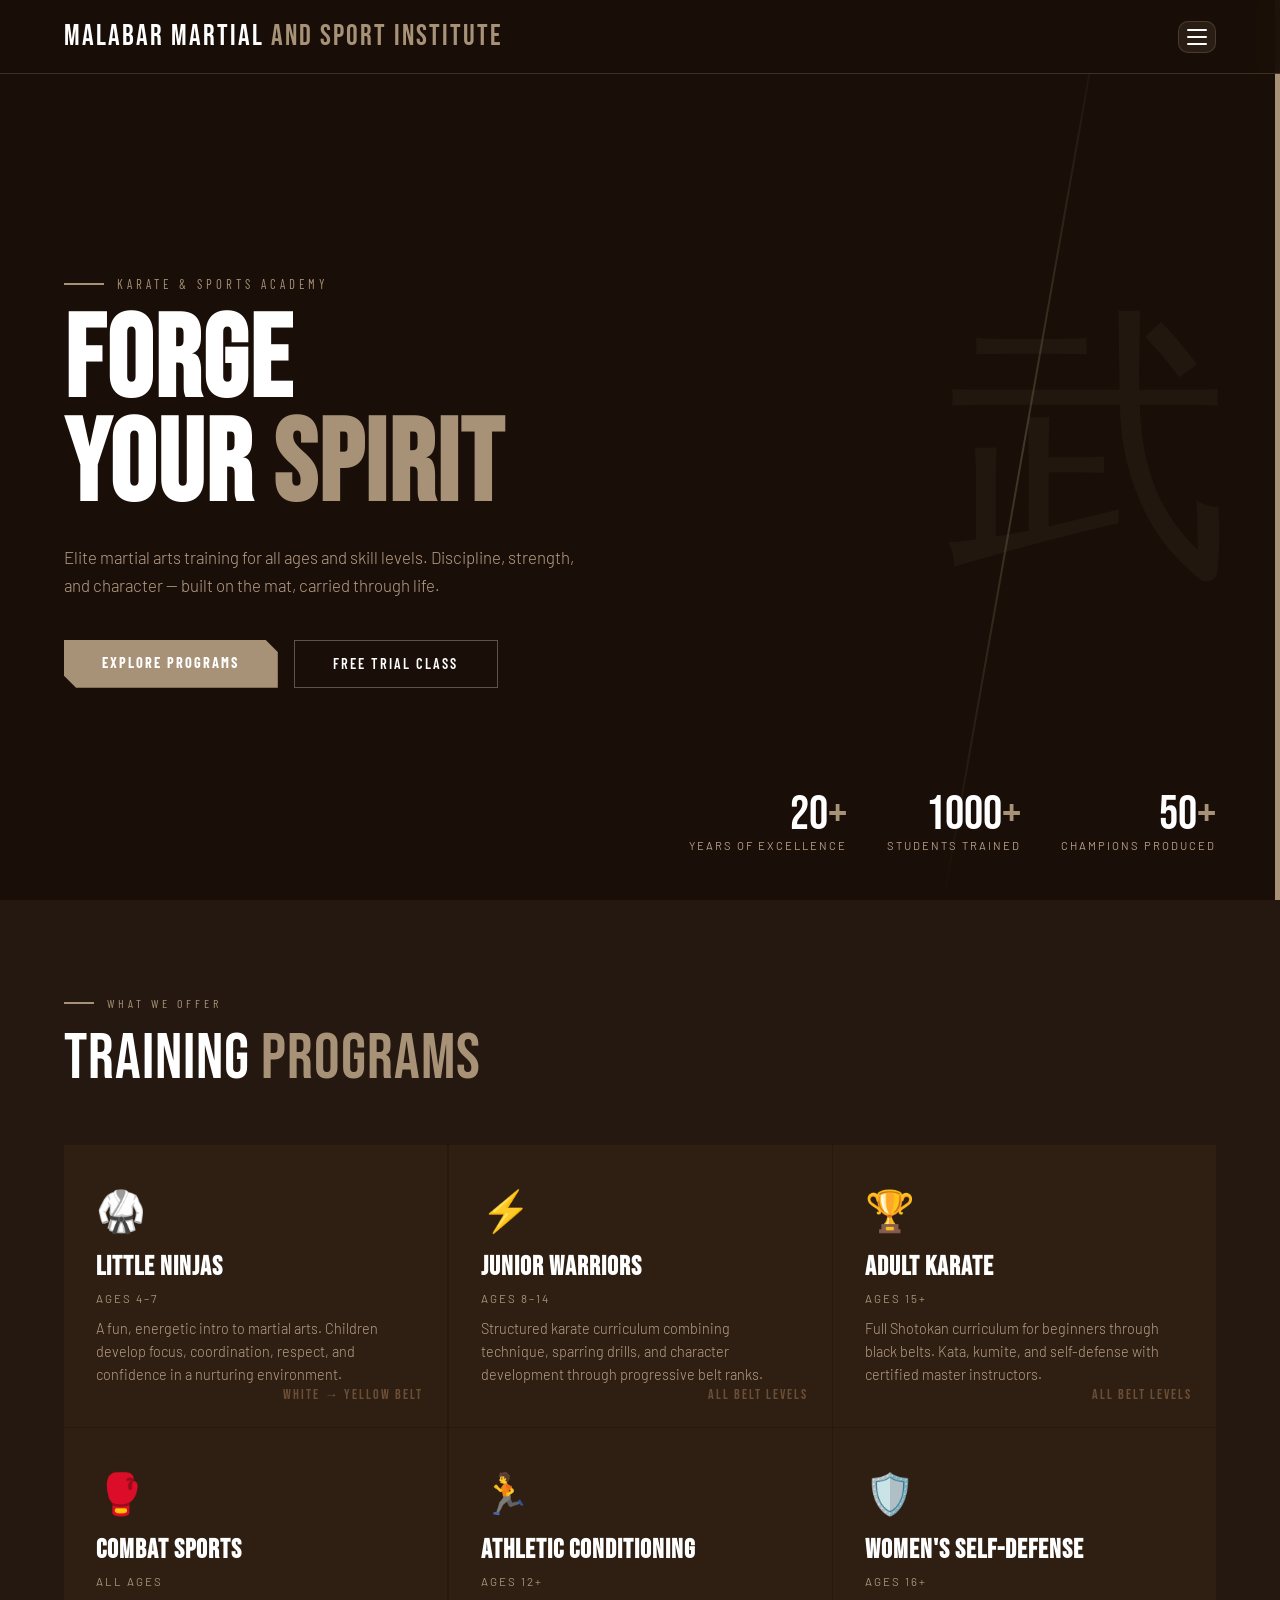
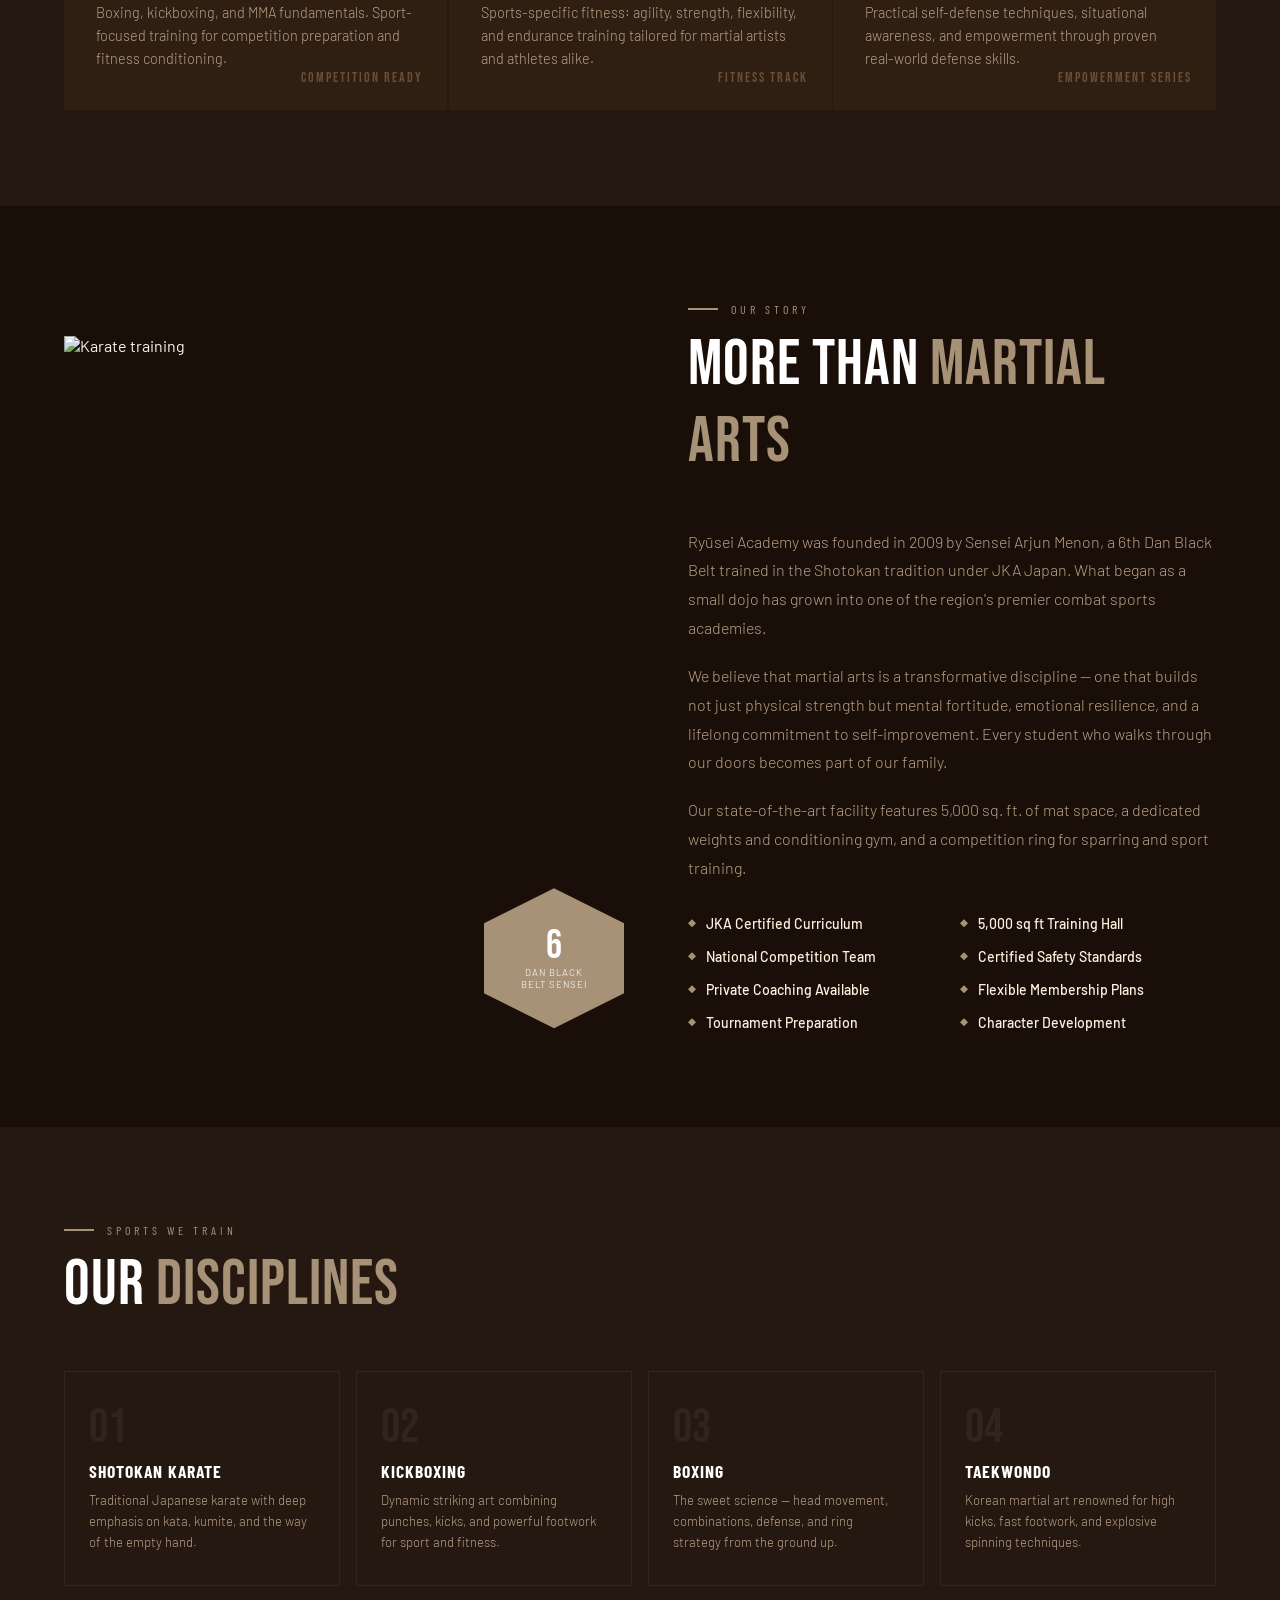
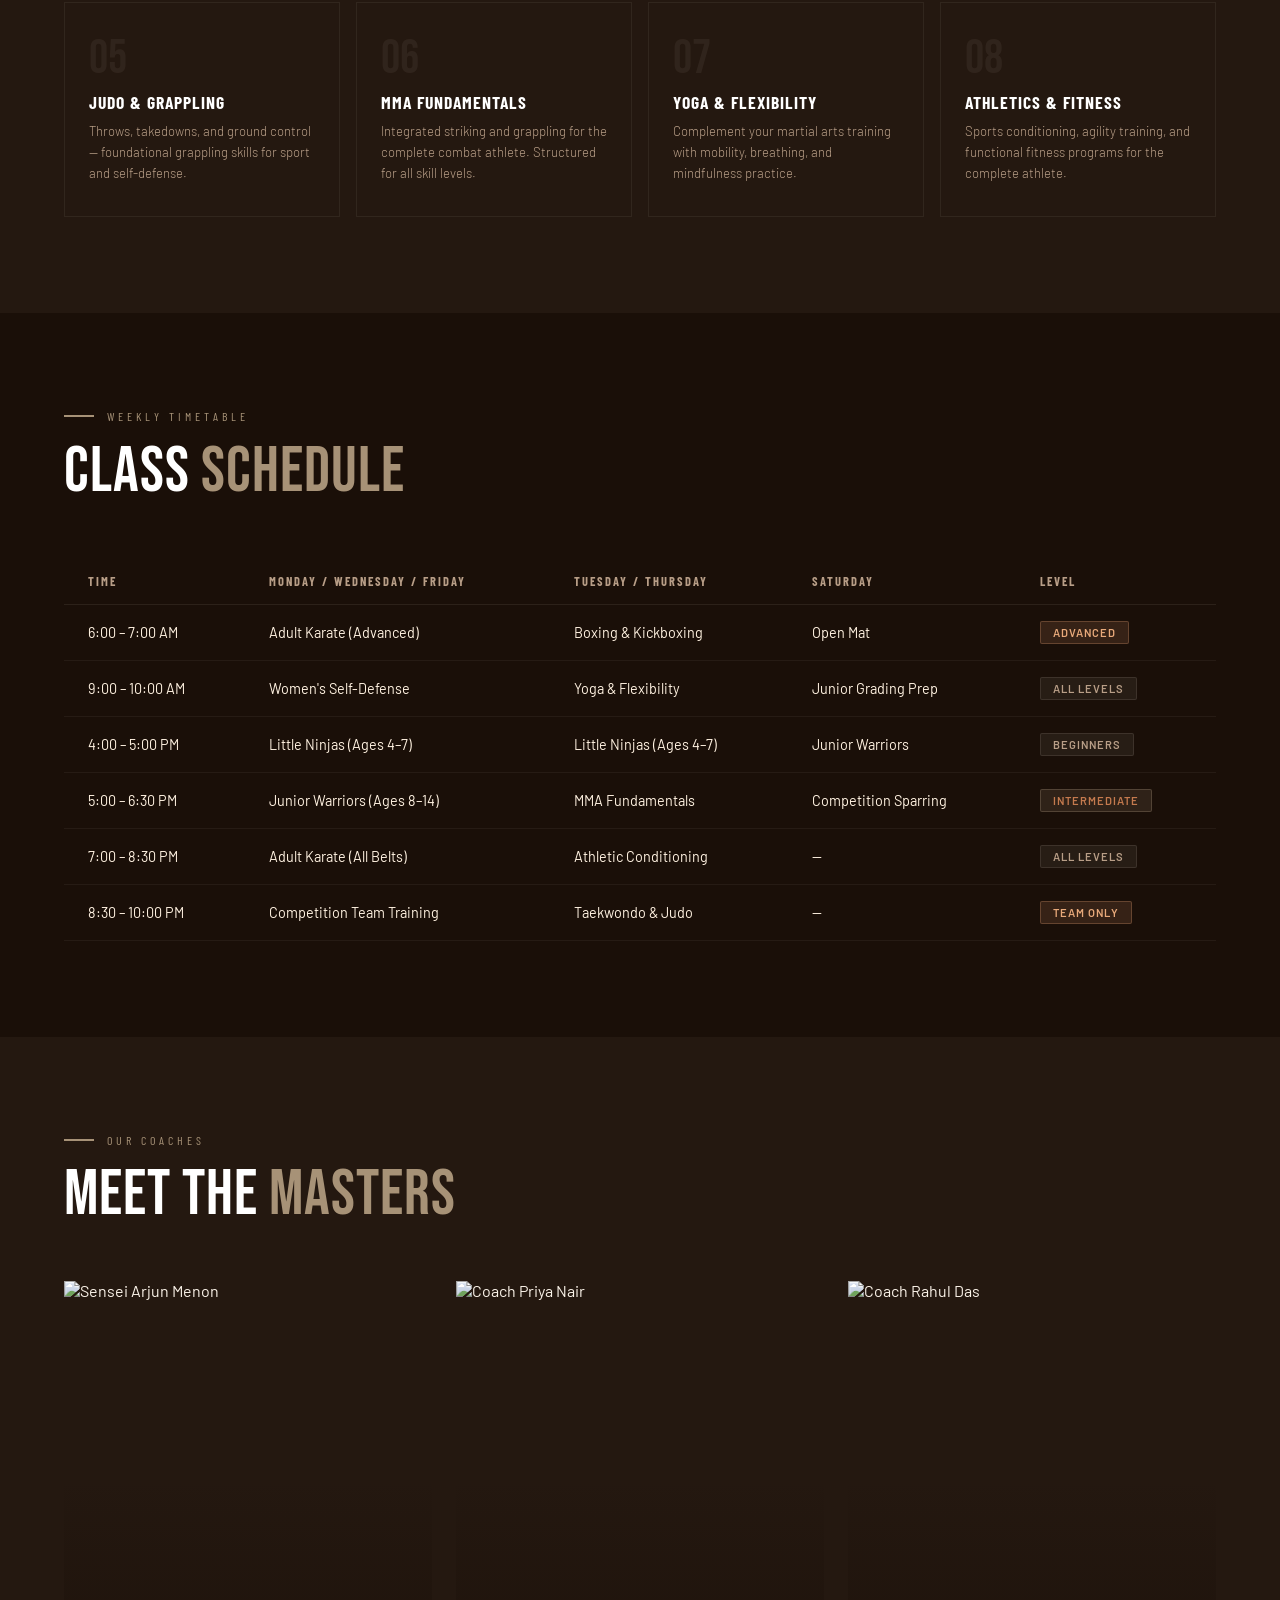
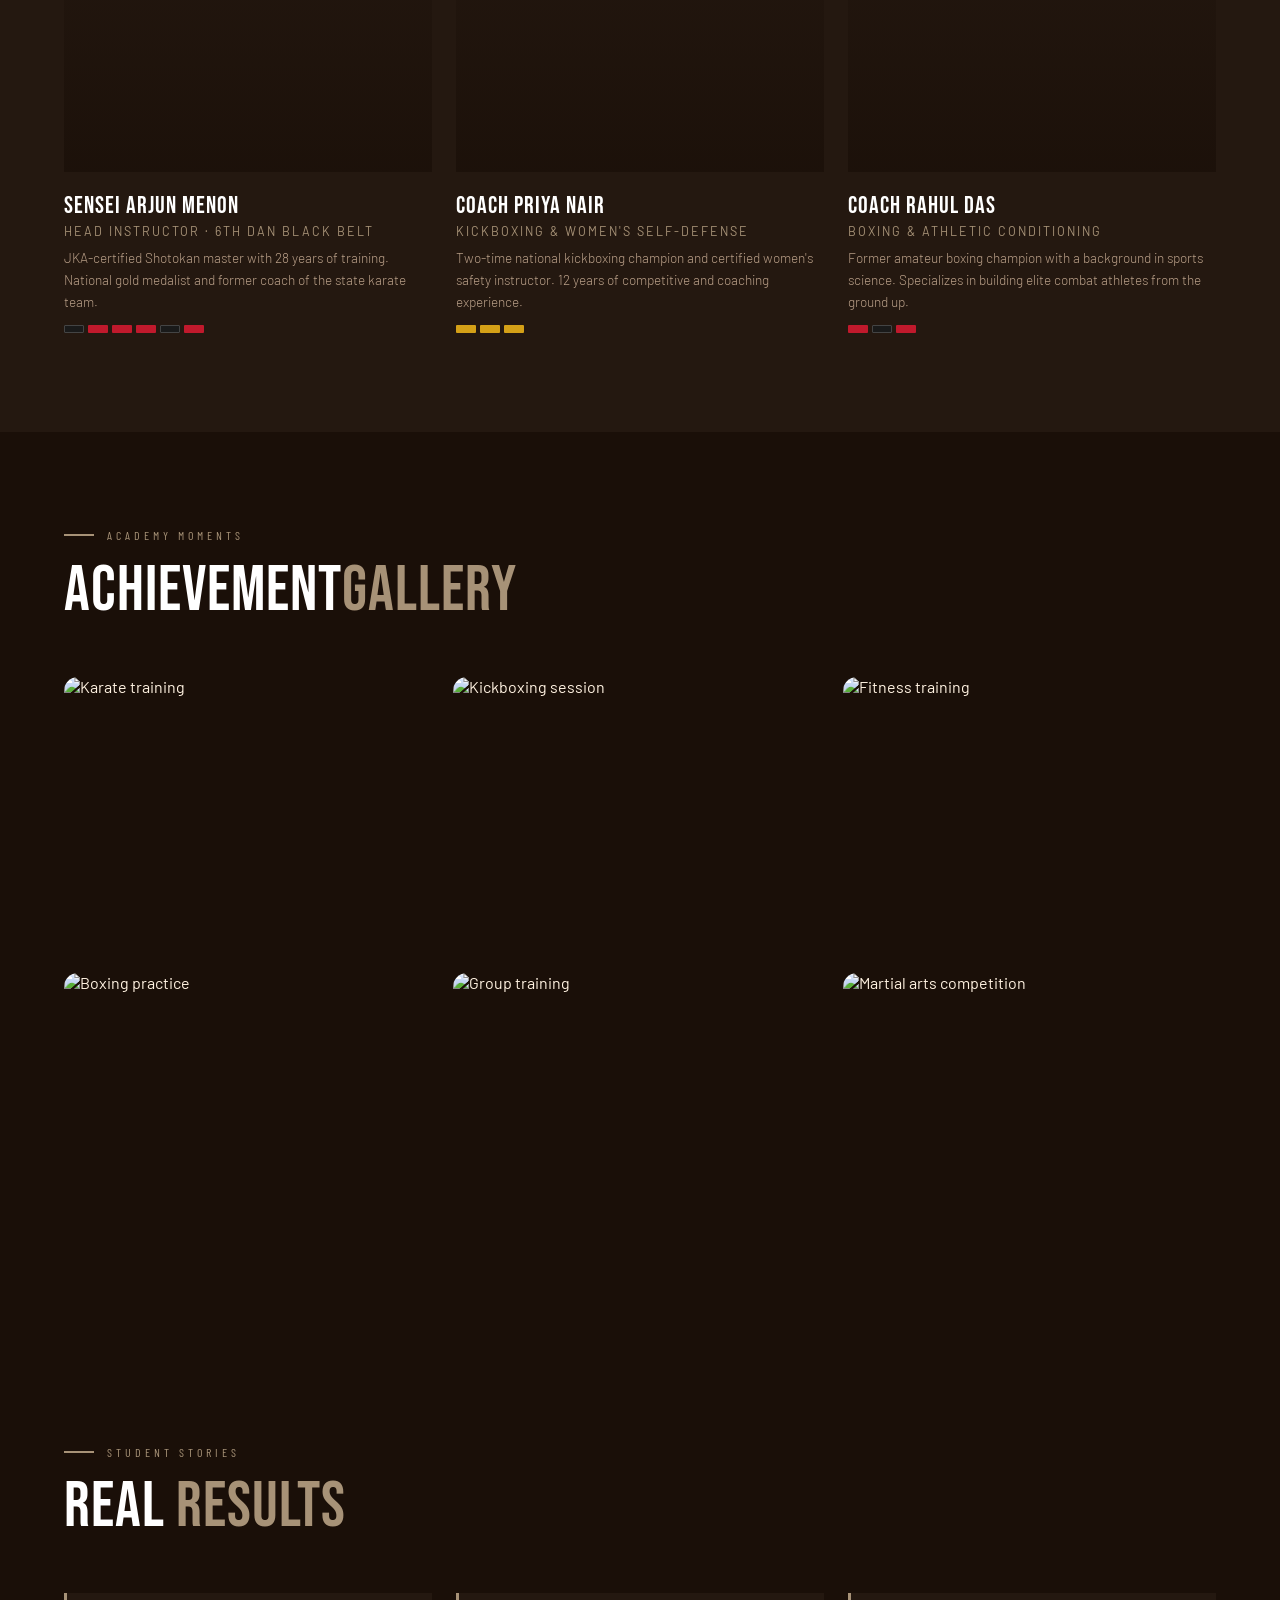
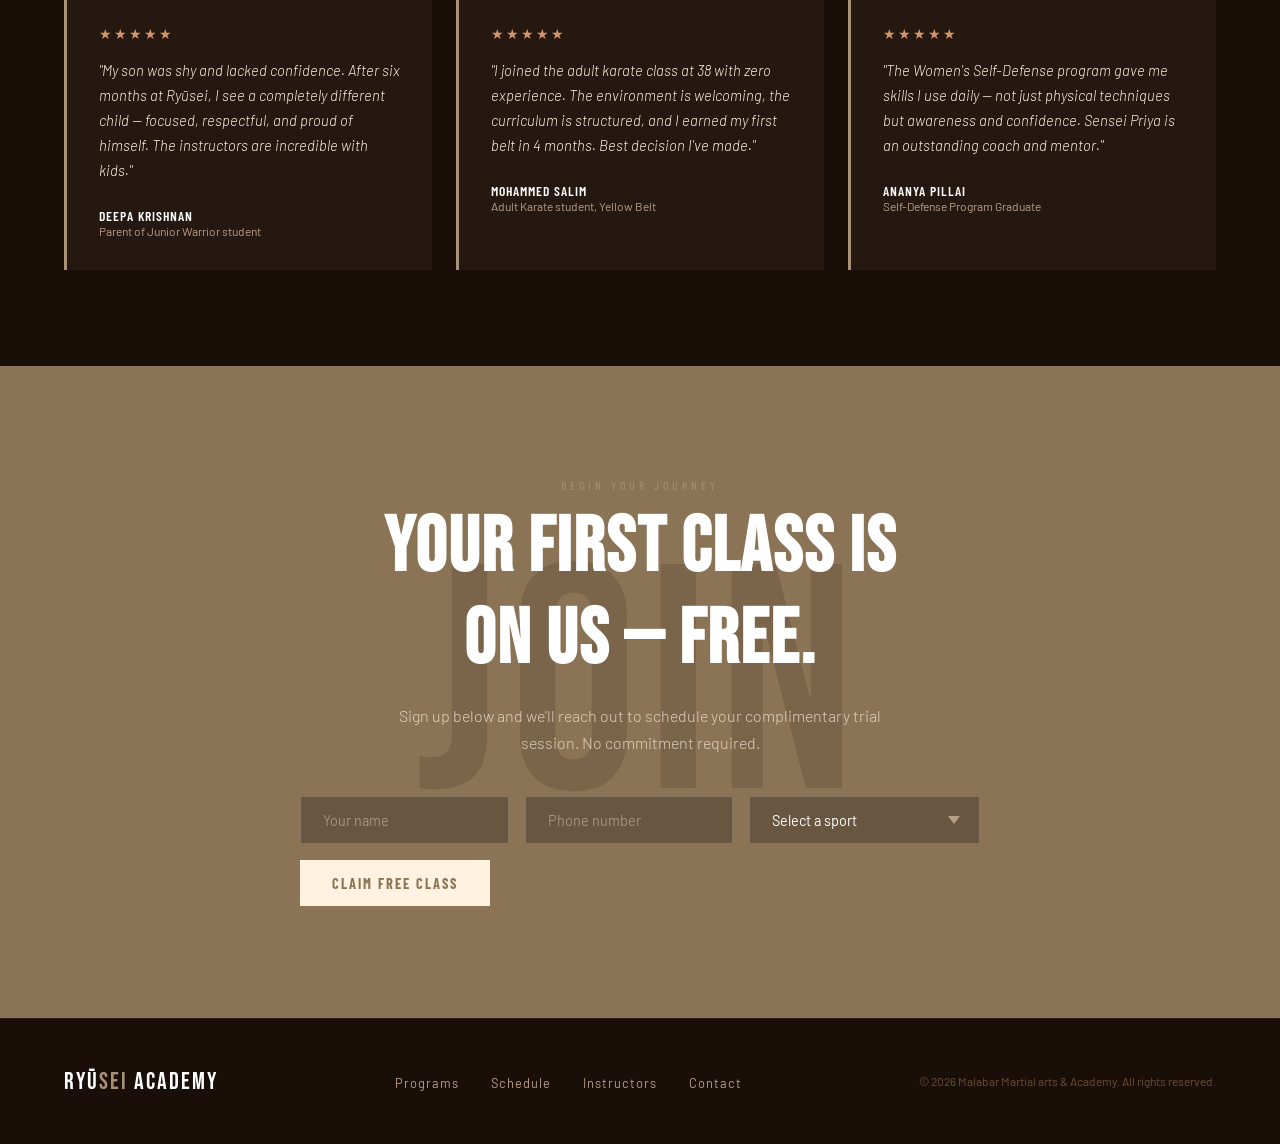
==== commit a1055be8: "updeate navbar" ====
--- a/index.html
+++ b/index.html
@@ -24,7 +24,7 @@
       <li><a href="#disciplines" onclick="closeMenu()">Disciplines</a></li>
       <li><a href="#schedule" onclick="closeMenu()">Schedule</a></li>
       <li><a href="#instructors" onclick="closeMenu()">Instructors</a></li>
-      <li><a href="gallery.html">Ijlan</a></li>
+      <li><a href="gallery.html">Gallery</a></li>
     </ul>
     <div class="drawer-form-section">
       <div class="drawer-form-label">Free Trial Class</div>
@@ -406,7 +406,7 @@
     <li><a href="#instructors">Instructors</a></li>
     <li><a href="#contact">Contact</a></li>
   </ul>
-  <div class="footer-copy">© 2026 Ryūsei Karate & Sports Academy. All rights reserved.</div>
+  <div class="footer-copy">© 2026 Malabar Martial arts & Academy. All rights reserved.</div>
 </footer>
 
 <script src="script.js"></script>
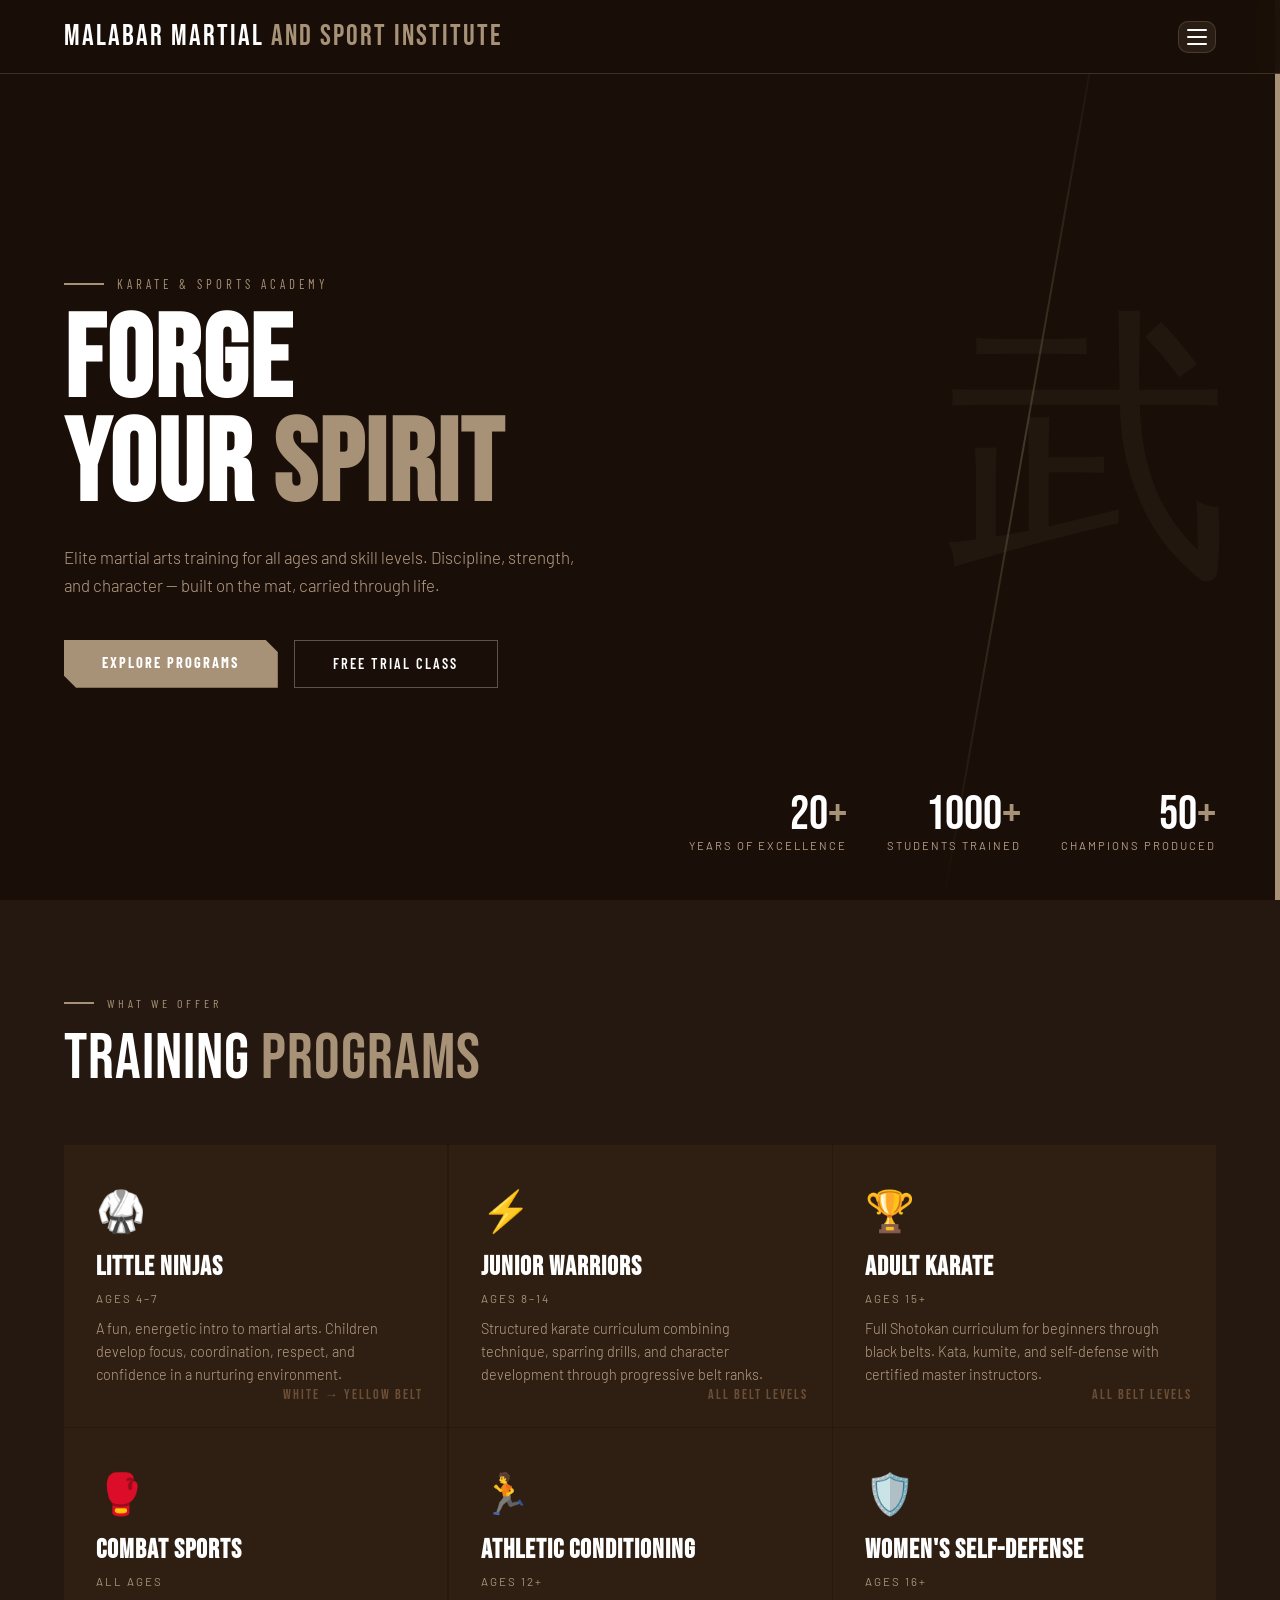
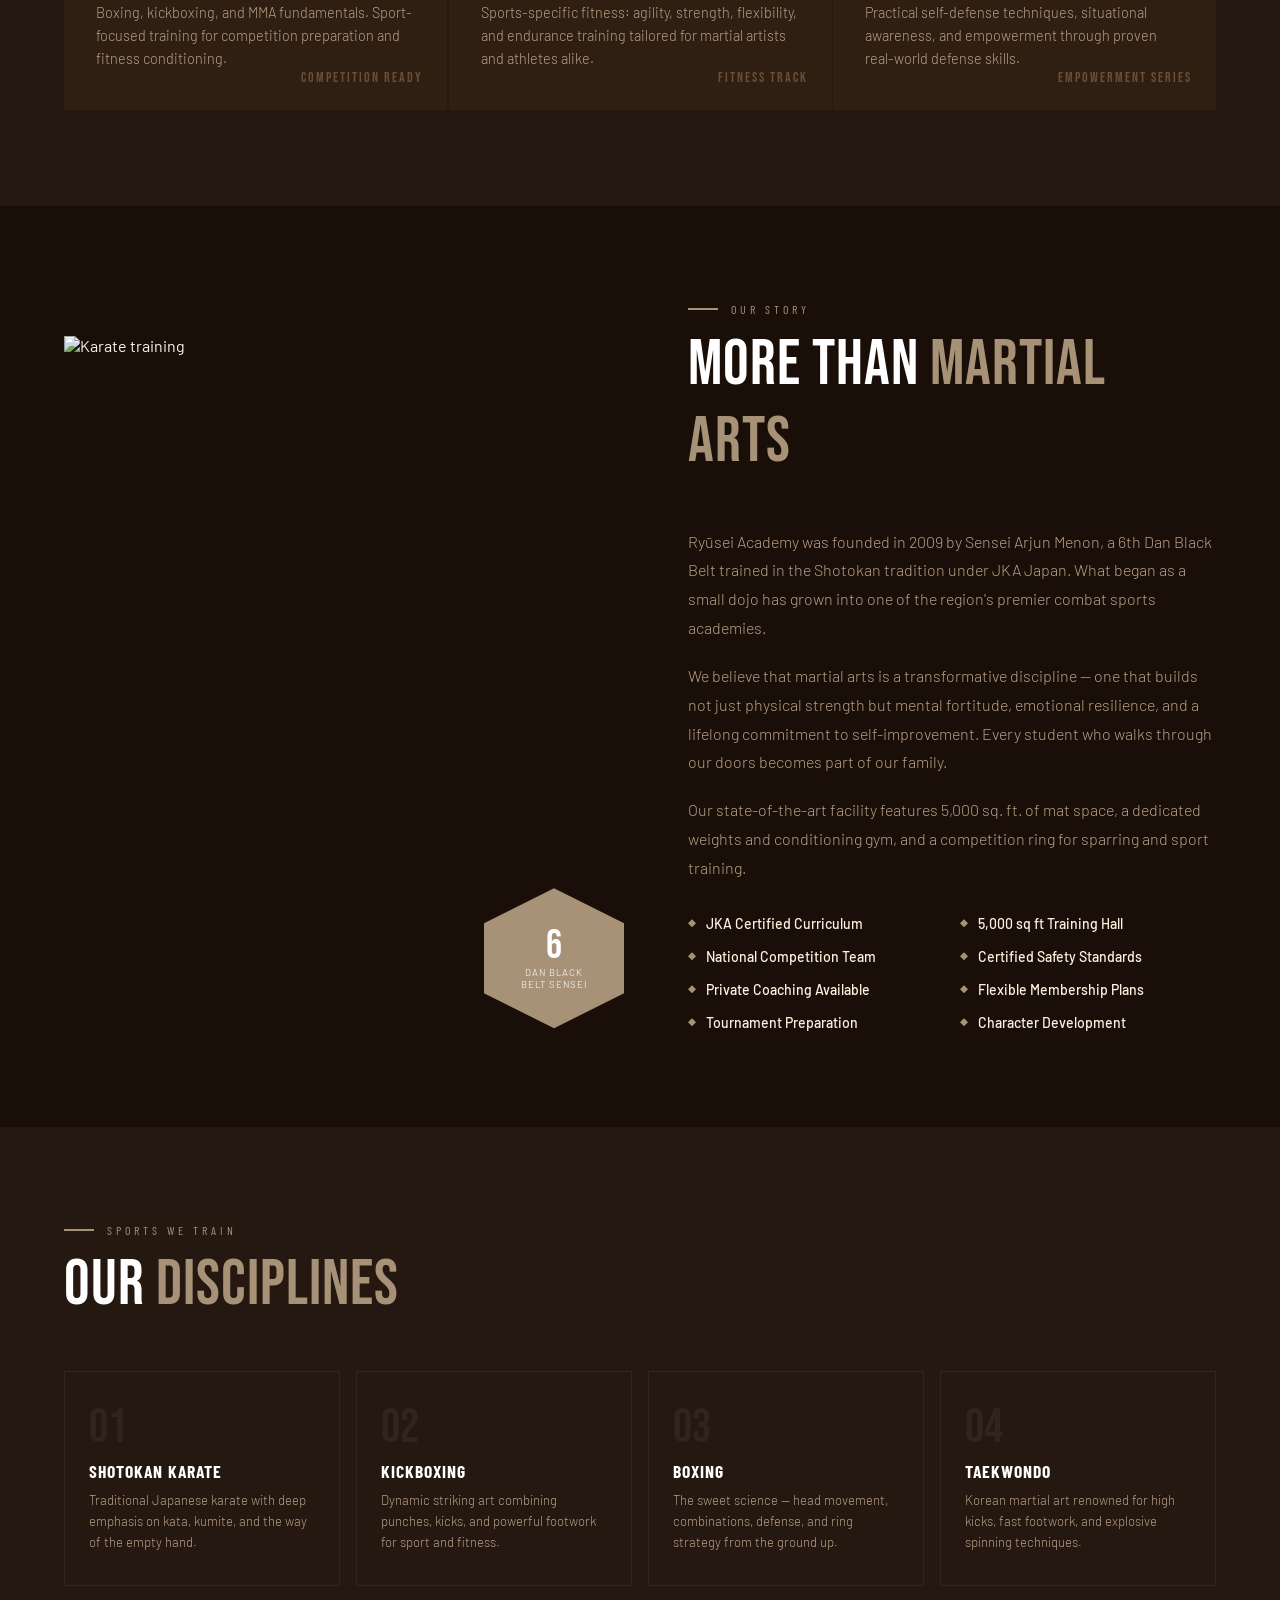
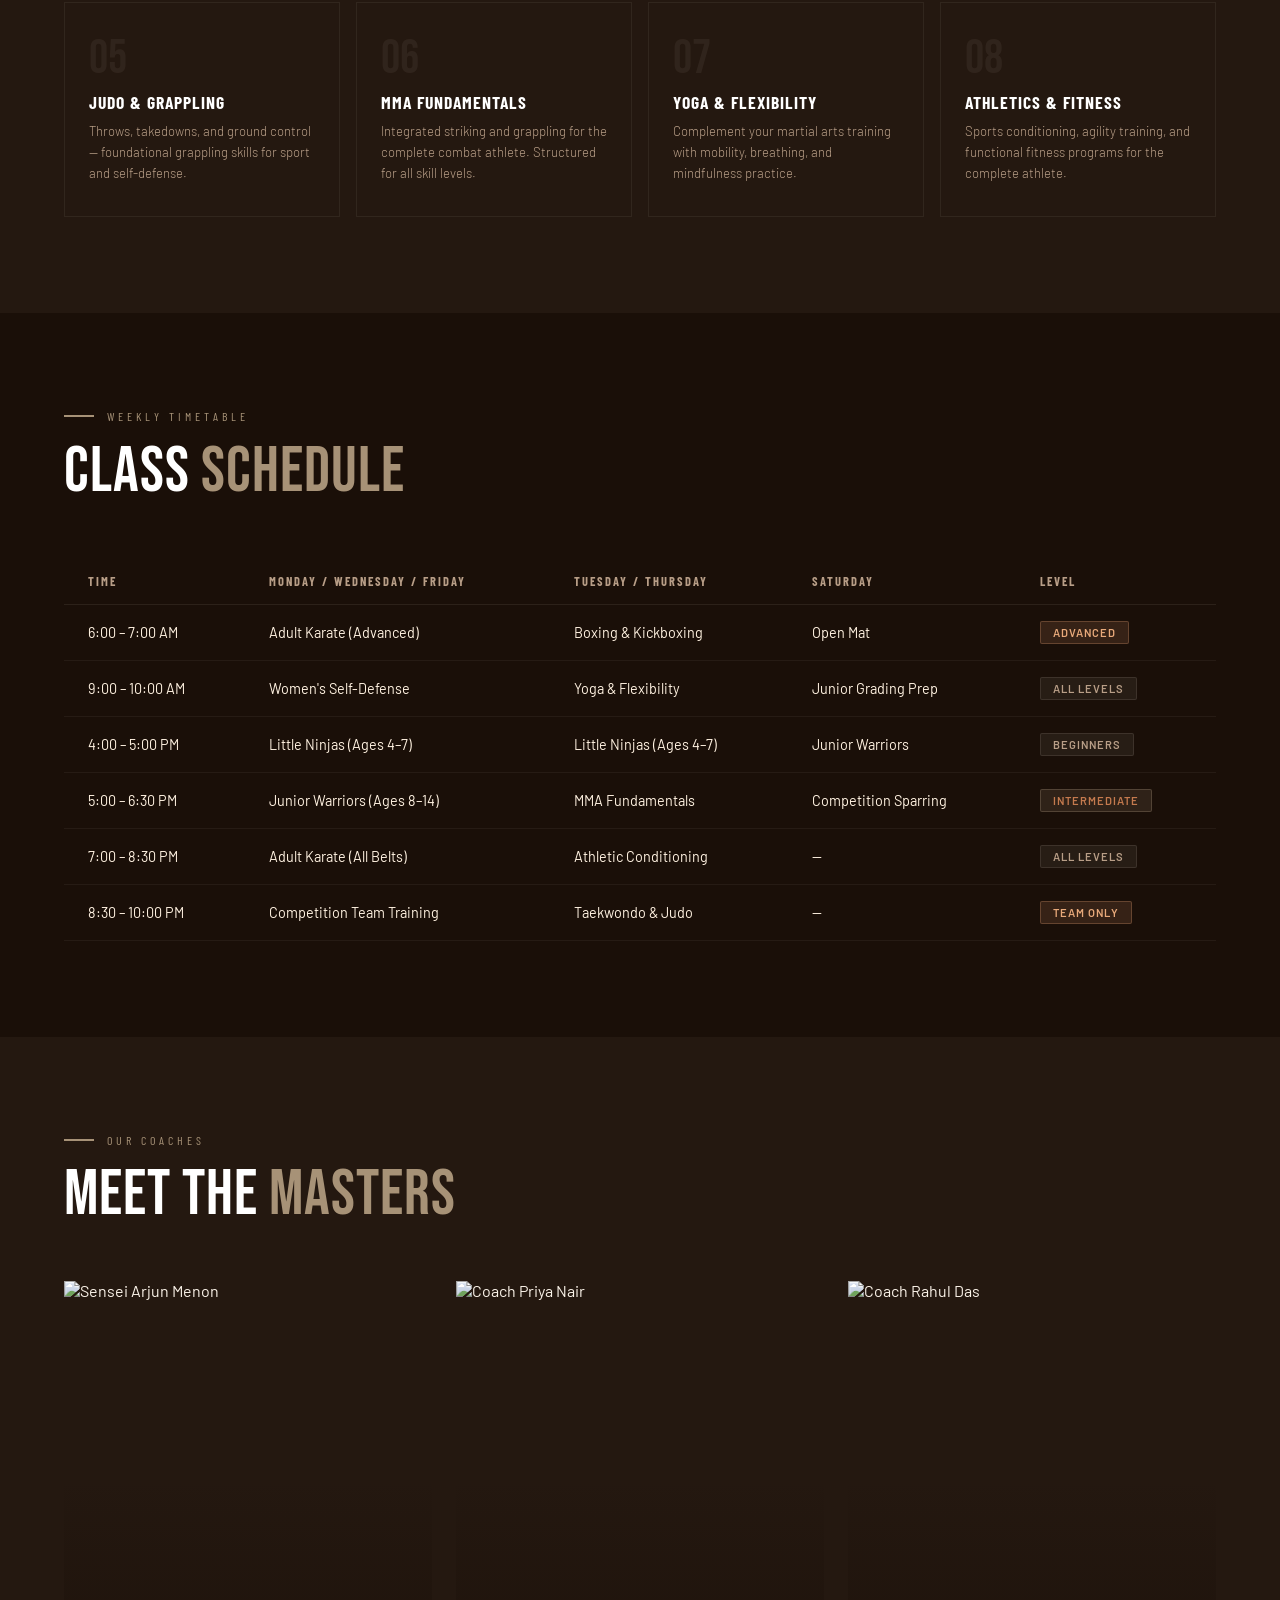
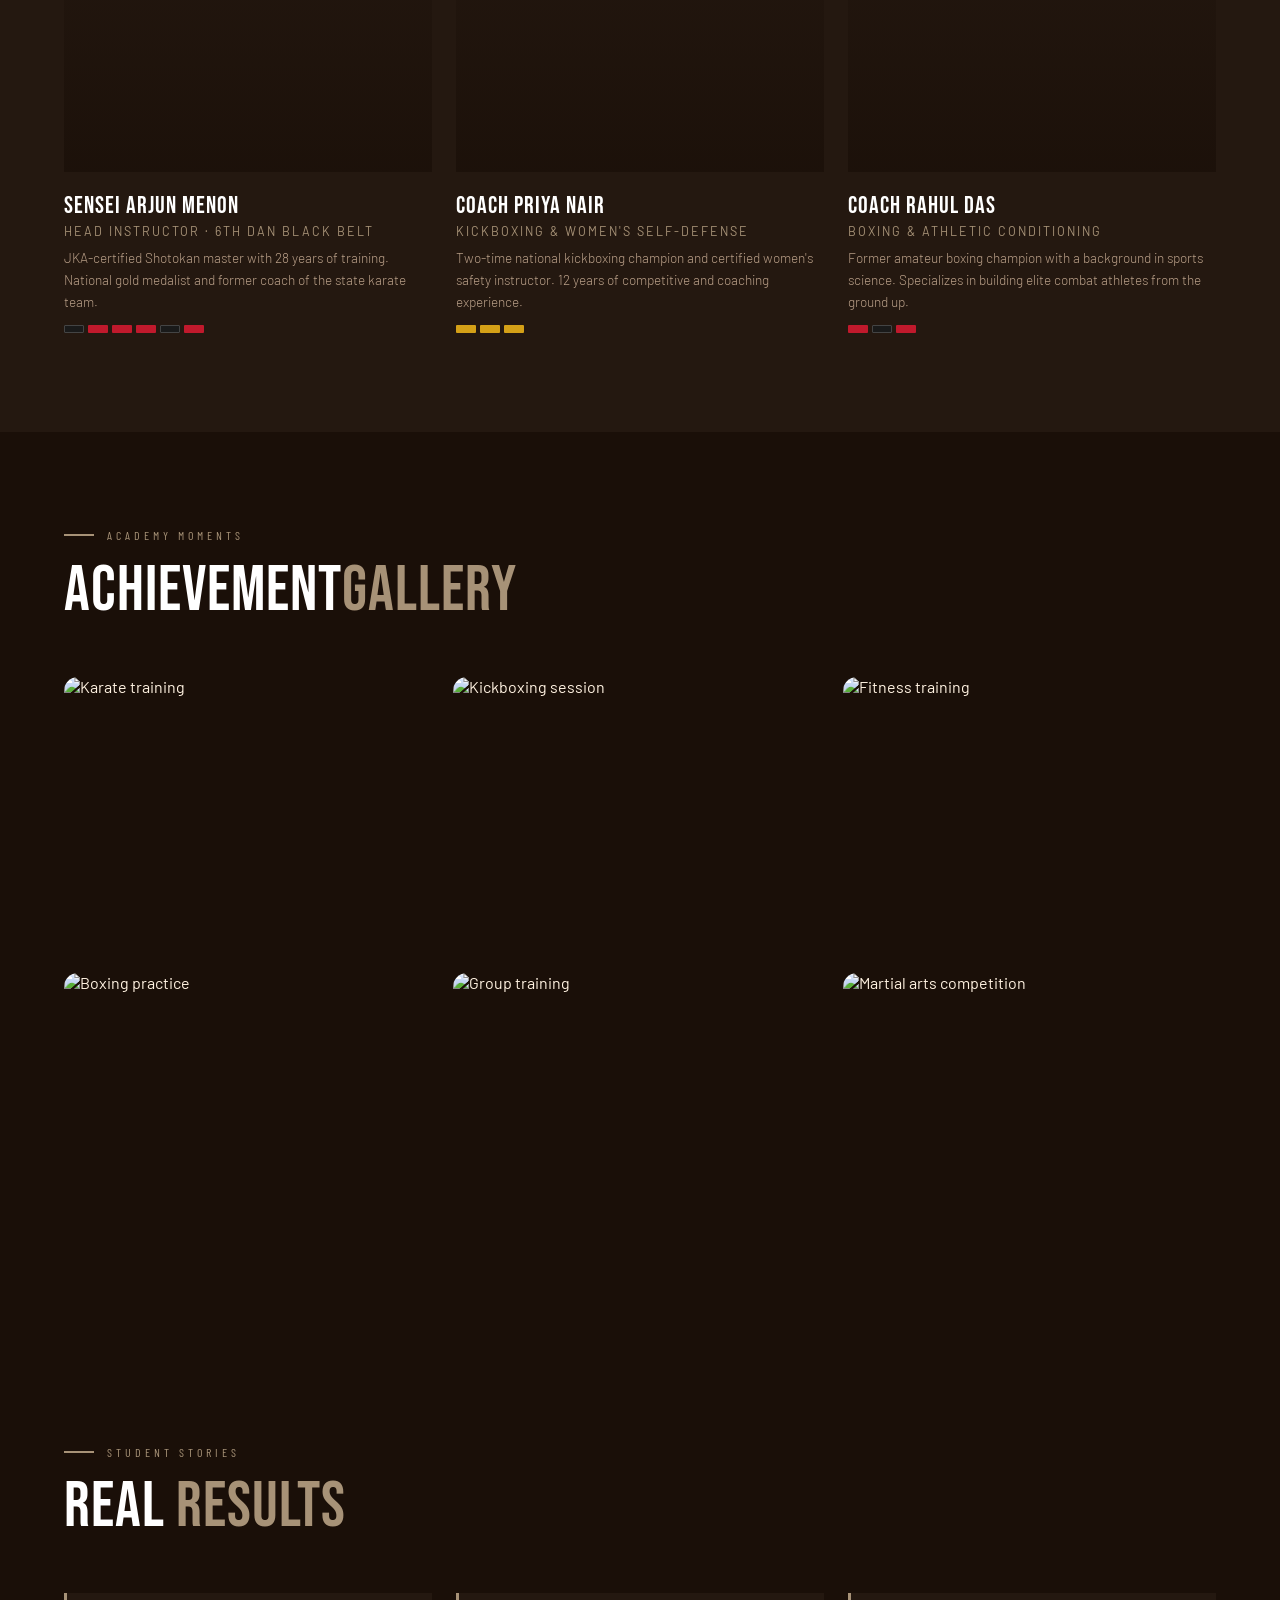
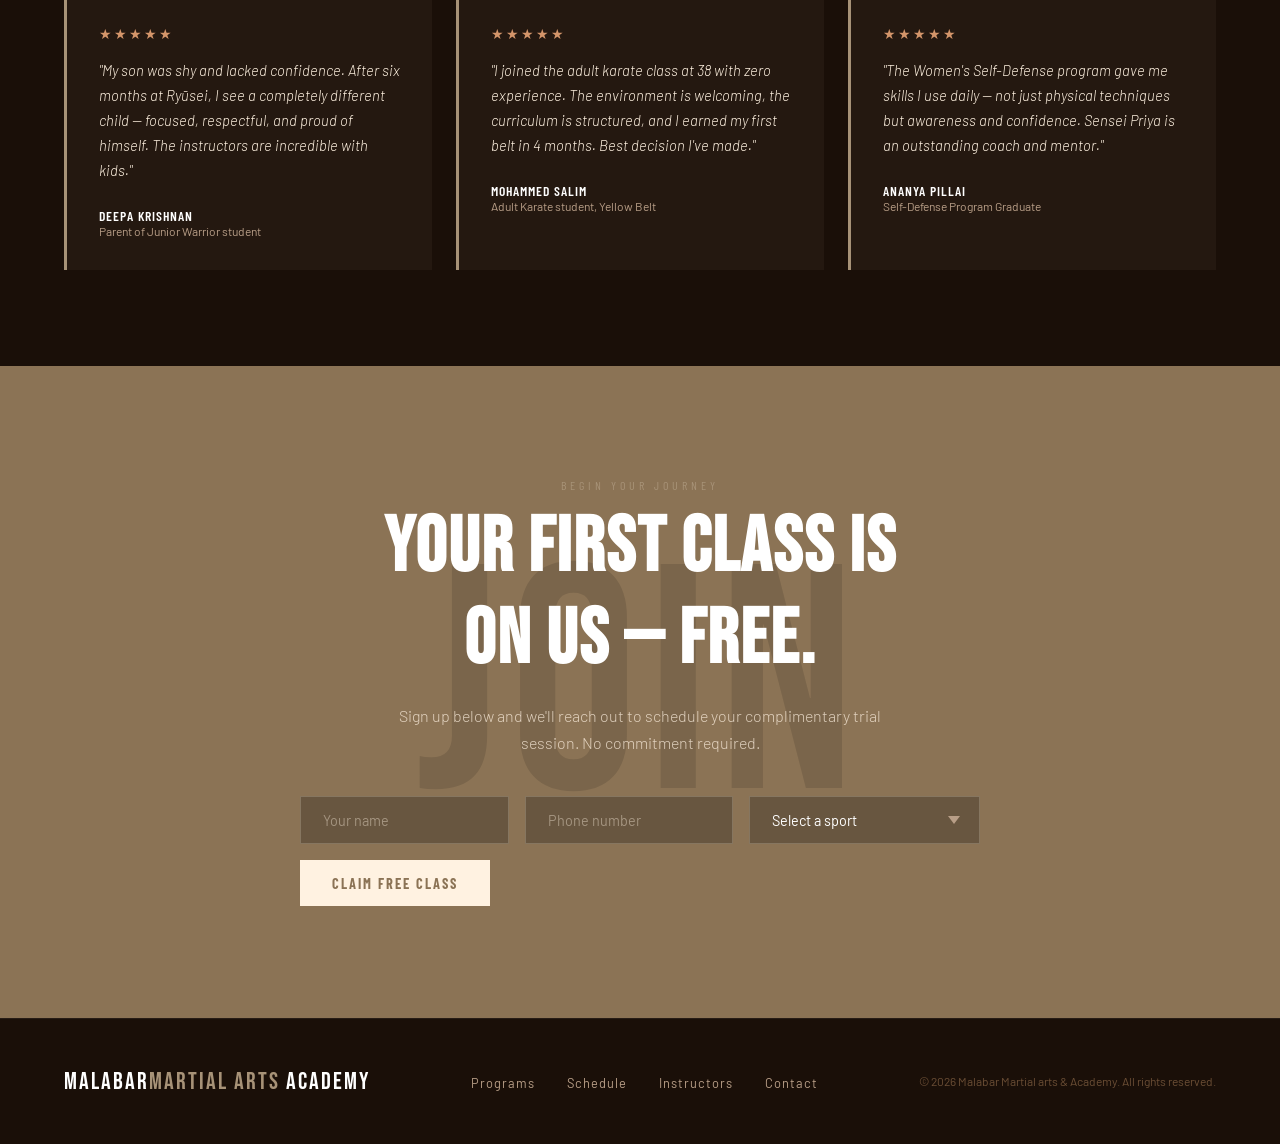
==== commit eb77f5a6: "update navbar" ====
--- a/index.html
+++ b/index.html
@@ -399,7 +399,7 @@
 
 <!-- FOOTER -->
 <footer>
-  <div class="footer-logo">RYŪ<span>SEI</span> ACADEMY</div>
+  <div class="footer-logo">MALABAR<span>MARTIAL ARTS</span> ACADEMY</div>
   <ul class="footer-links">
     <li><a href="#programs">Programs</a></li>
     <li><a href="#schedule">Schedule</a></li>
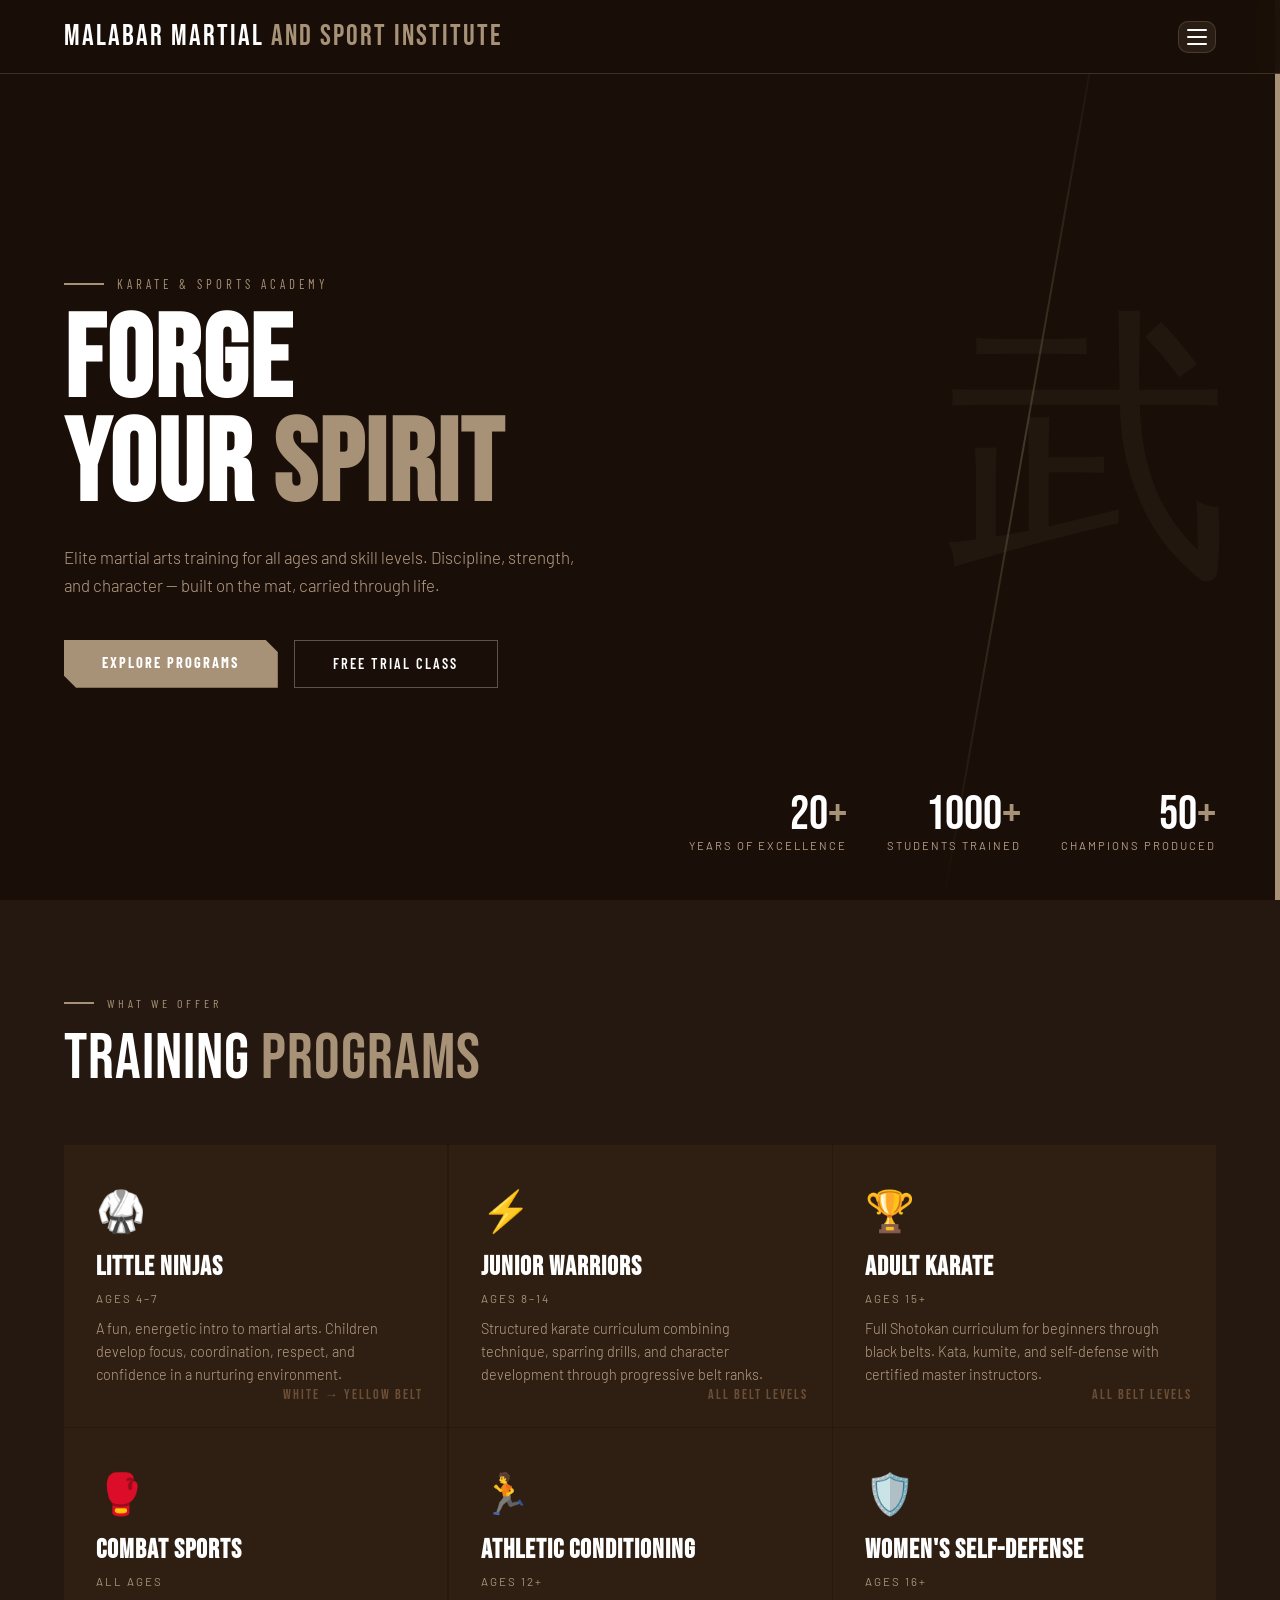
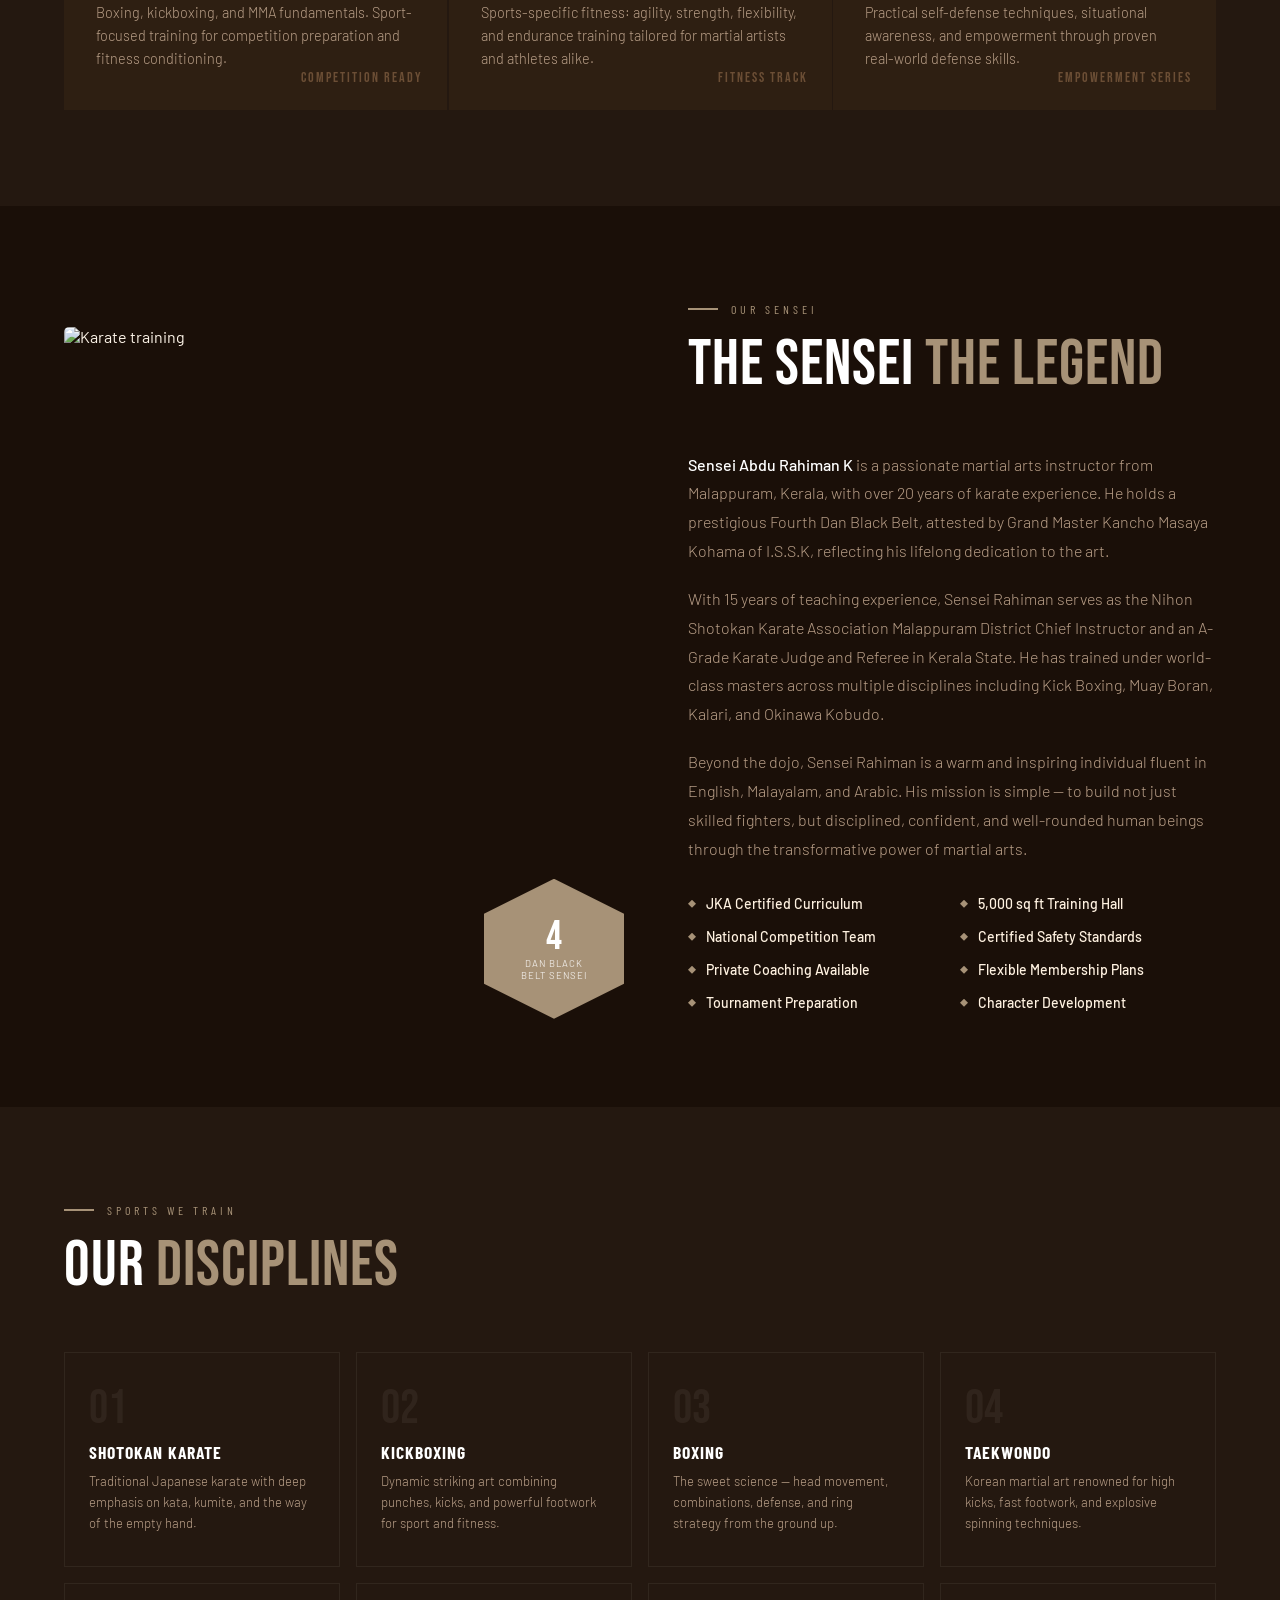
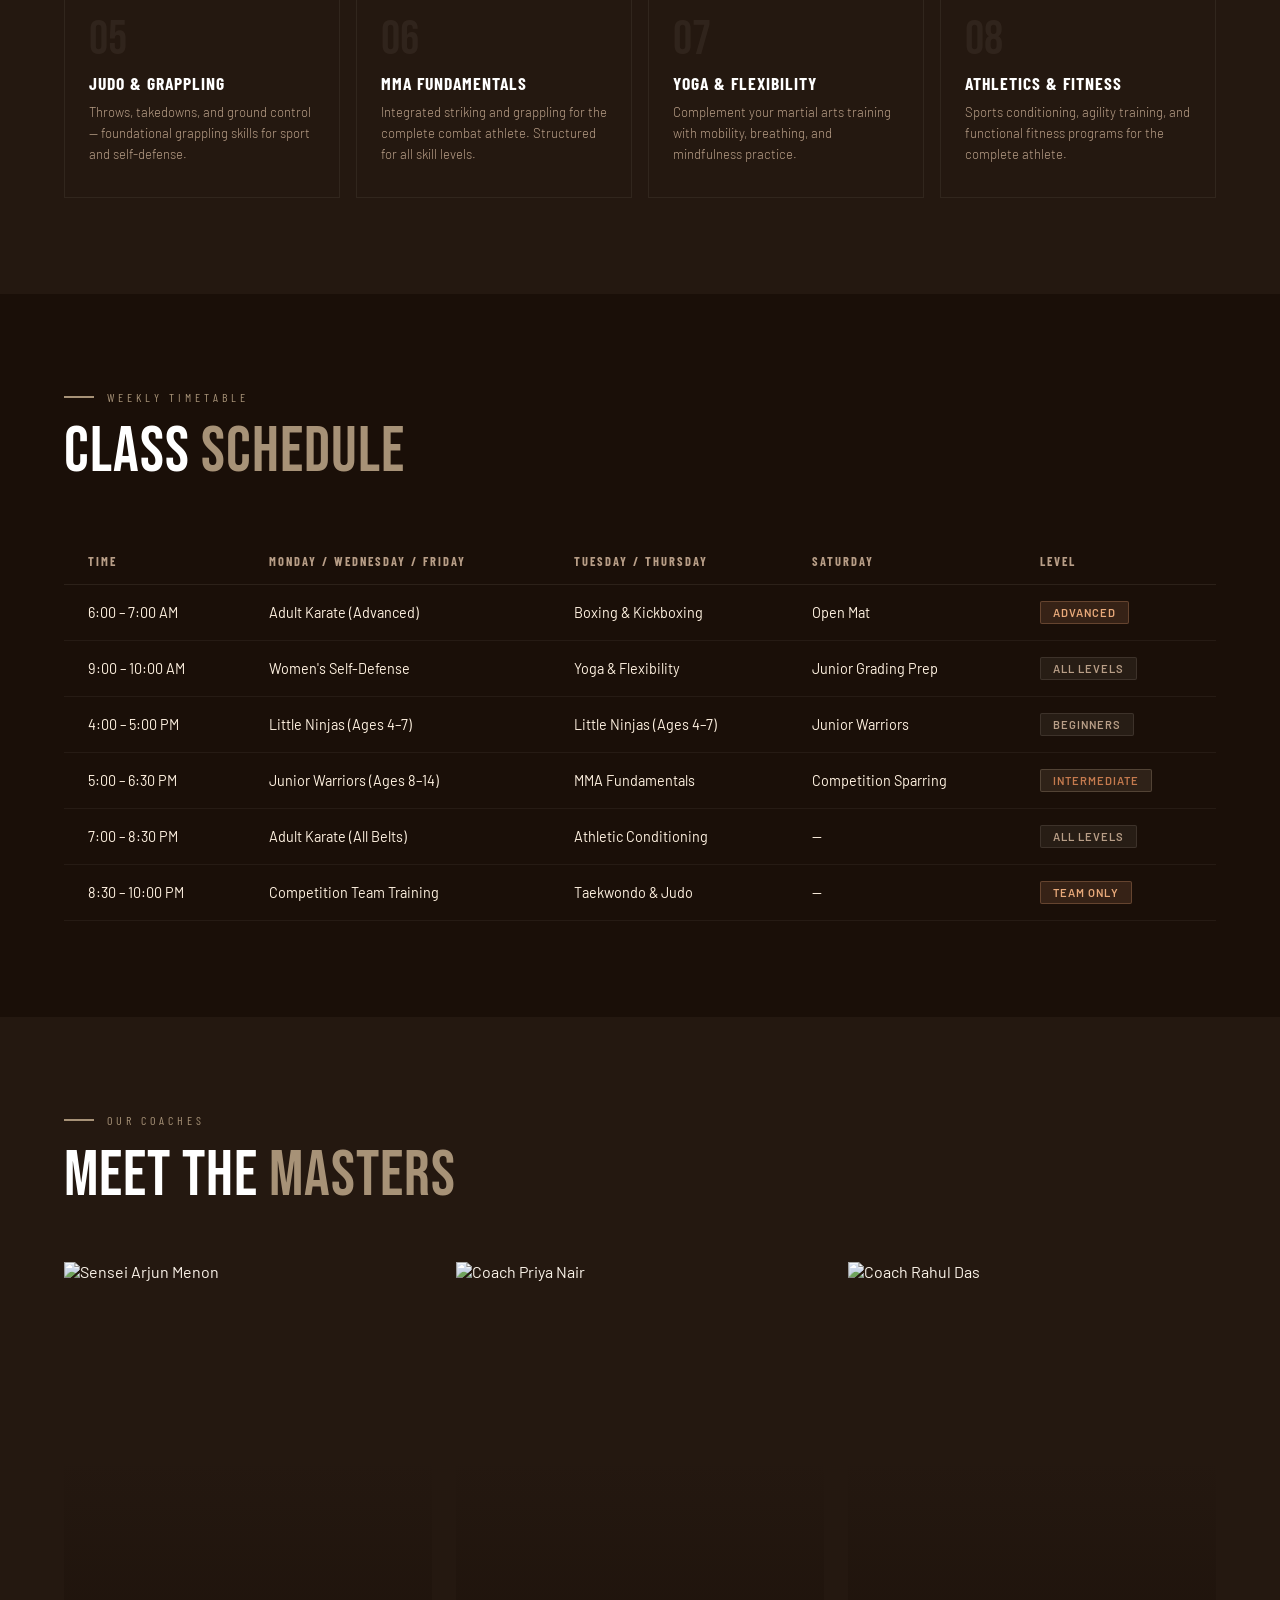
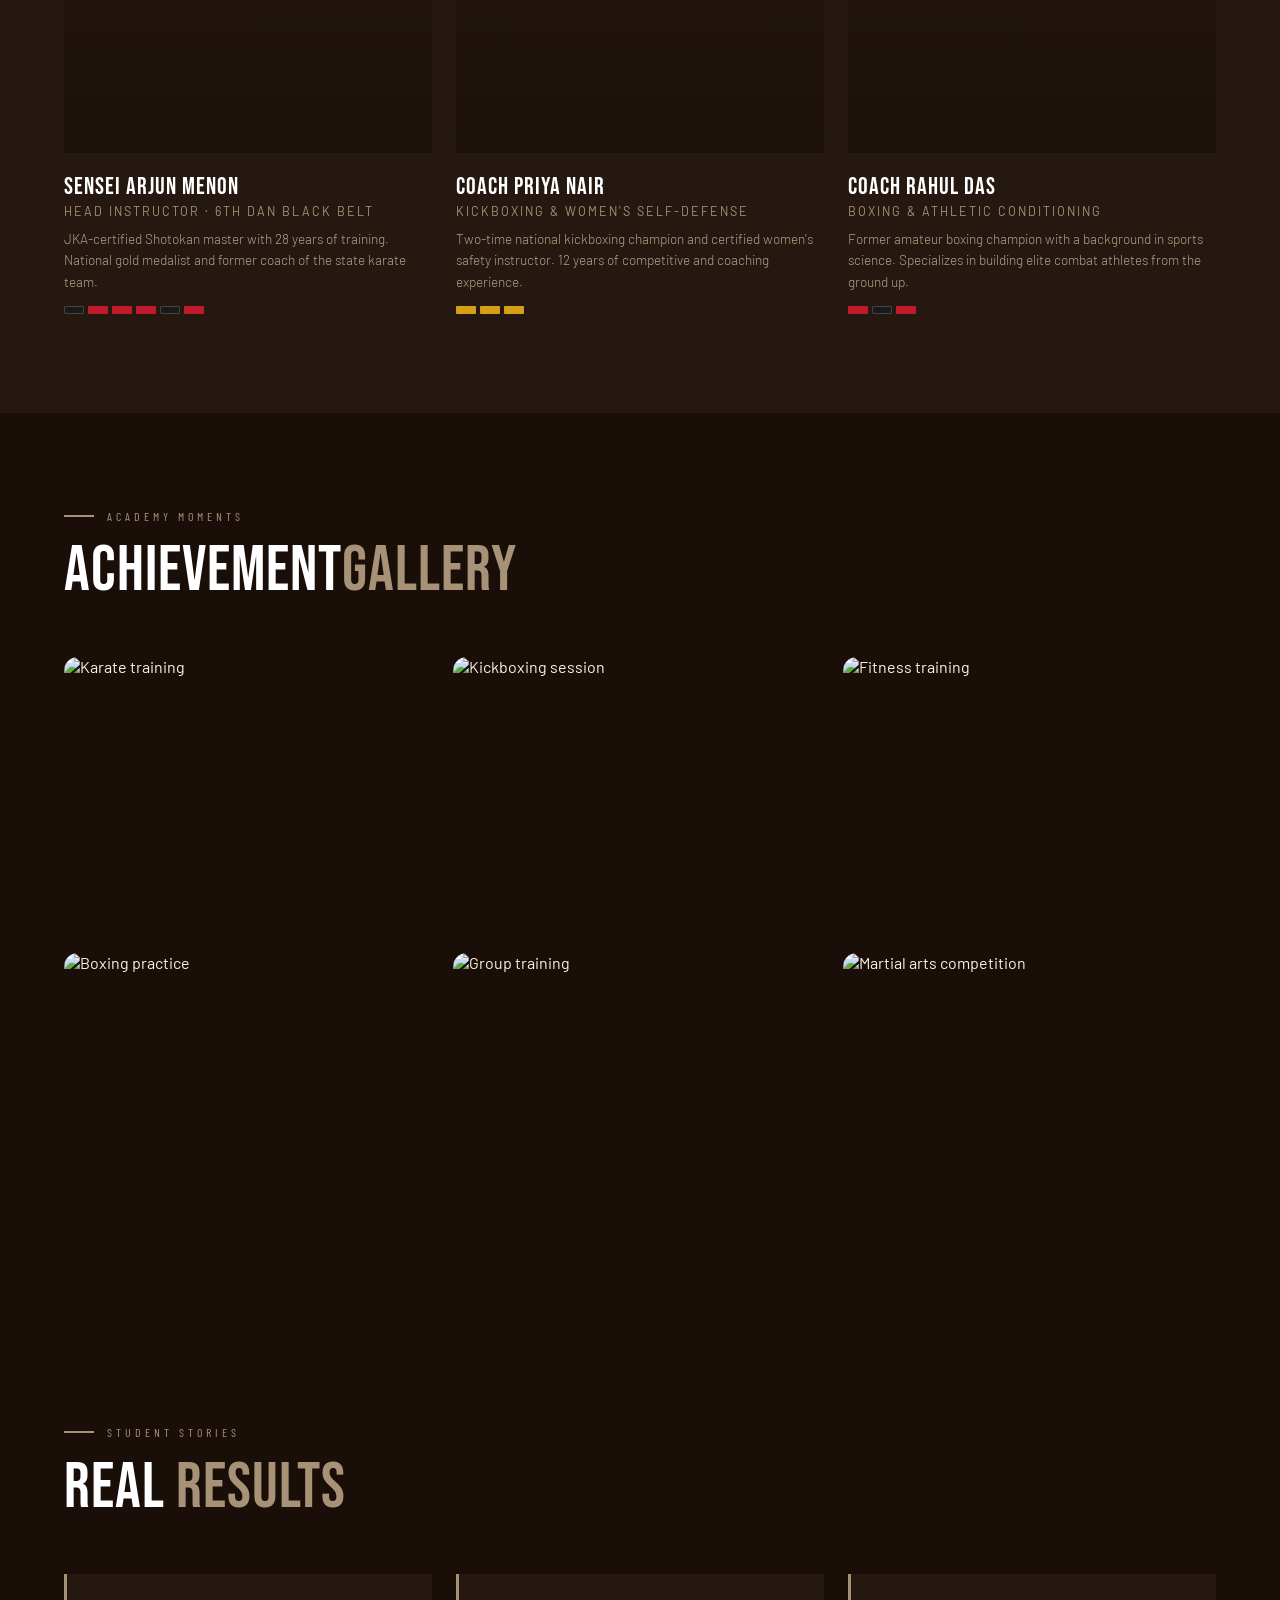
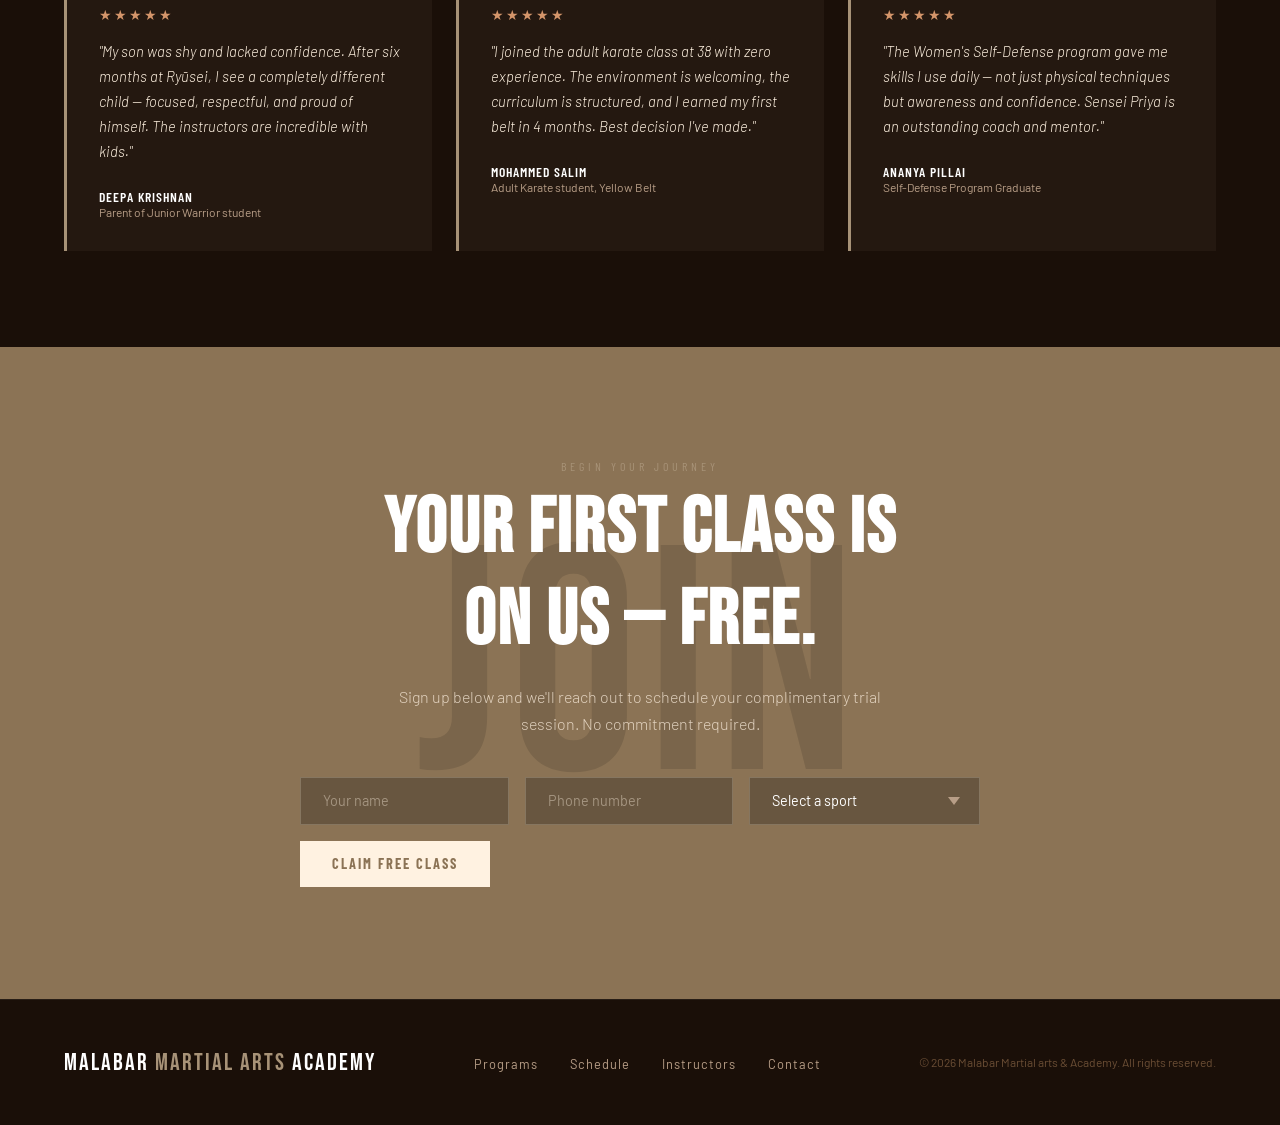
==== commit b32abf14: "update navbar" ====
--- a/index.html
+++ b/index.html
@@ -136,16 +136,16 @@
   <div class="about-visual">
     <img class="about-img" src="https://images.unsplash.com/photo-1544367567-0f2fcb009e0b?w=800&q=80" alt="Karate training">
     <div class="about-badge">
-      <div class="about-badge-num">6</div>
+      <div class="about-badge-num">4</div>
       <div class="about-badge-text">Dan Black<br>Belt Sensei</div>
     </div>
   </div>
   <div class="about-content">
-    <div class="section-label">Our Story</div>
-    <div class="section-title">More Than <em>Martial Arts</em></div>
-    <p>Ryūsei Academy was founded in 2009 by Sensei Arjun Menon, a 6th Dan Black Belt trained in the Shotokan tradition under JKA Japan. What began as a small dojo has grown into one of the region's premier combat sports academies.</p>
-    <p>We believe that martial arts is a transformative discipline — one that builds not just physical strength but mental fortitude, emotional resilience, and a lifelong commitment to self-improvement. Every student who walks through our doors becomes part of our family.</p>
-    <p>Our state-of-the-art facility features 5,000 sq. ft. of mat space, a dedicated weights and conditioning gym, and a competition ring for sparring and sport training.</p>
+    <div class="section-label">Our Sensei</div>
+    <div class="section-title">THE SENSEI <em>THE LEGEND</em></div>
+    <p><span>Sensei Abdu Rahiman K </span>is a passionate martial arts instructor from Malappuram, Kerala, with over 20 years of karate experience. He holds a prestigious Fourth Dan Black Belt, attested by Grand Master Kancho Masaya Kohama of I.S.S.K, reflecting his lifelong dedication to the art.</p>
+    <p>With 15 years of teaching experience, Sensei Rahiman serves as the Nihon Shotokan Karate Association Malappuram District Chief Instructor and an A-Grade Karate Judge and Referee in Kerala State. He has trained under world-class masters across multiple disciplines including Kick Boxing, Muay Boran, Kalari, and Okinawa Kobudo.</p>
+    <p>Beyond the dojo, Sensei Rahiman is a warm and inspiring individual fluent in English, Malayalam, and Arabic. His mission is simple — to build not just skilled fighters, but disciplined, confident, and well-rounded human beings through the transformative power of martial arts.</p>
     <ul class="about-features">
       <li>JKA Certified Curriculum</li>
       <li>5,000 sq ft Training Hall</li>
@@ -399,7 +399,7 @@
 
 <!-- FOOTER -->
 <footer>
-  <div class="footer-logo">MALABAR<span>MARTIAL ARTS</span> ACADEMY</div>
+  <div class="footer-logo">MALABAR <span> MARTIAL ARTS</span> ACADEMY</div>
   <ul class="footer-links">
     <li><a href="#programs">Programs</a></li>
     <li><a href="#schedule">Schedule</a></li>
--- a/styles.css
+++ b/styles.css
@@ -447,6 +447,7 @@
 
   .about-img {
     width: 100%;
+    border-radius: 5px;
     aspect-ratio: 4/5;
     object-fit: cover;
     display: block;
@@ -488,6 +489,11 @@
     color: var(--color-text-subtle);
     line-height: 1.8;
     margin-bottom: 1.2rem;
+  }
+
+  .about-content p span {
+    color: #ffff;
+    font-weight: 500;
   }
 
   .about-features {
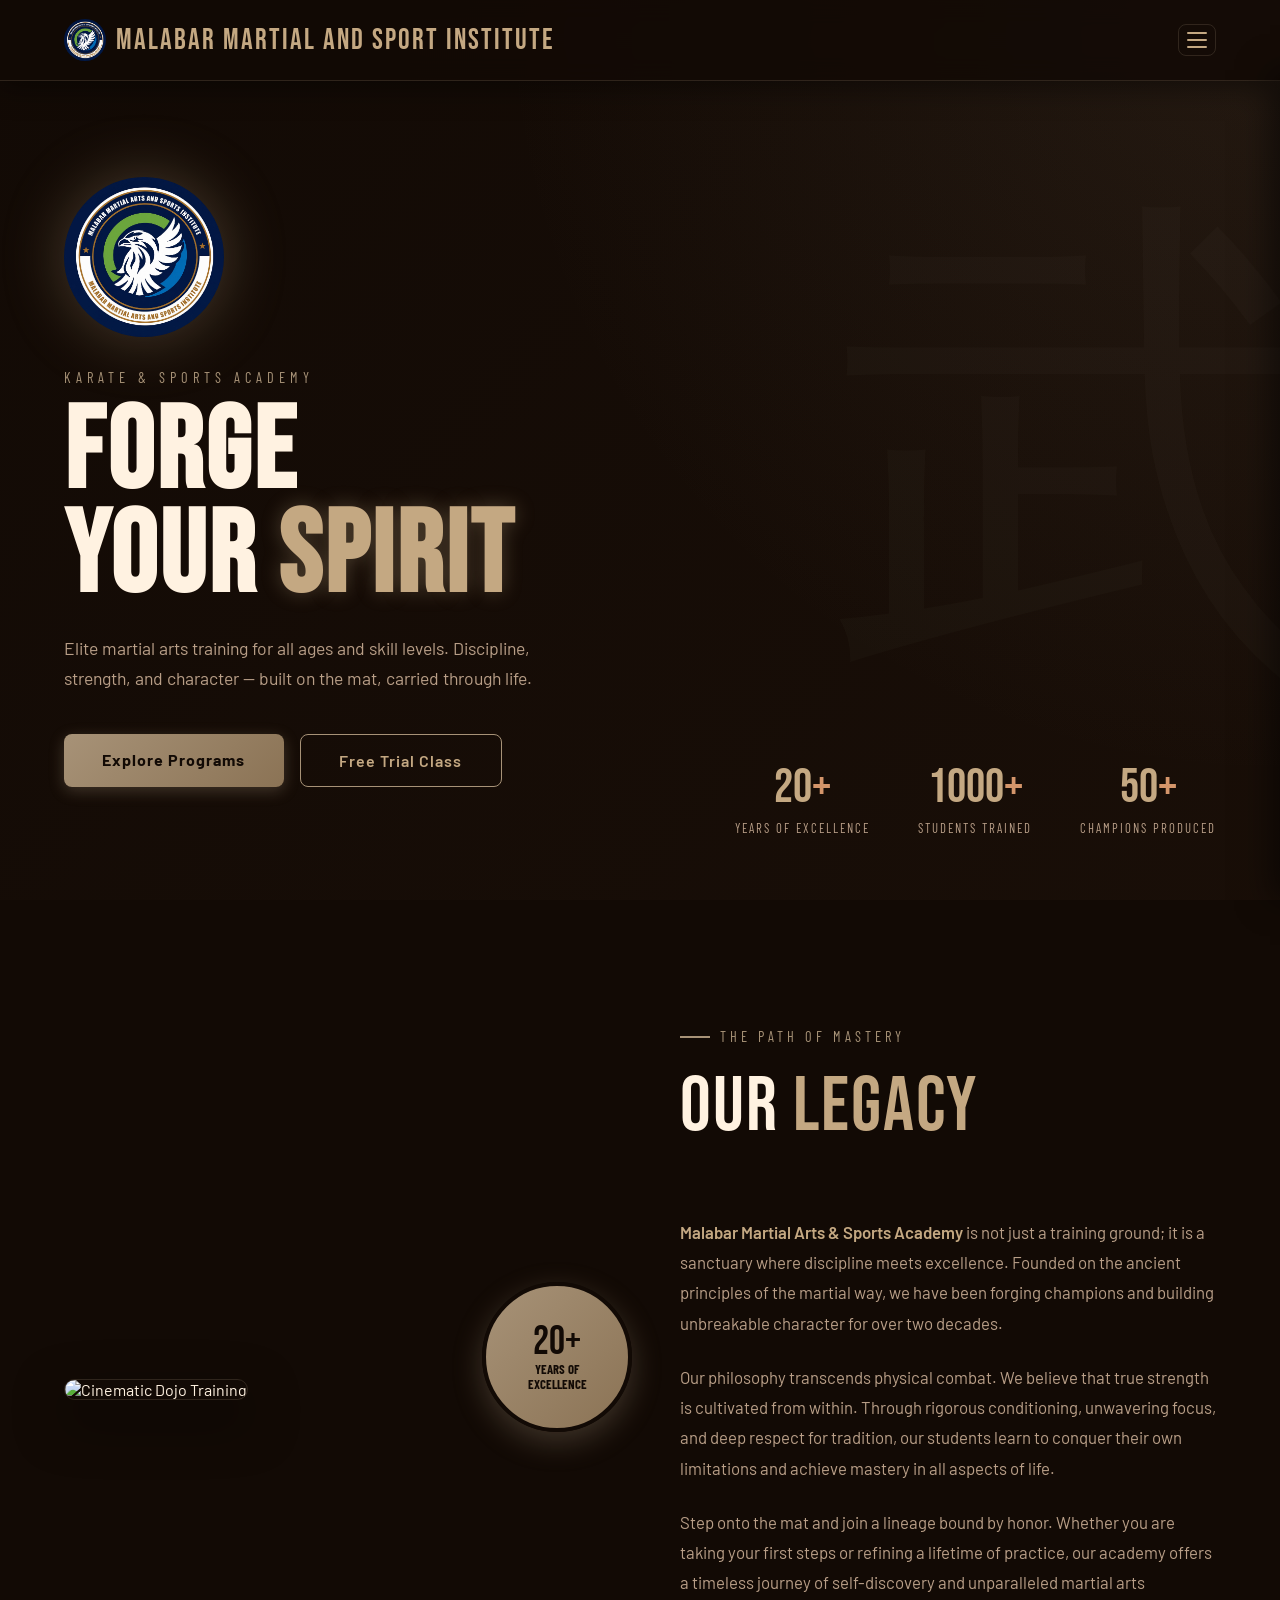
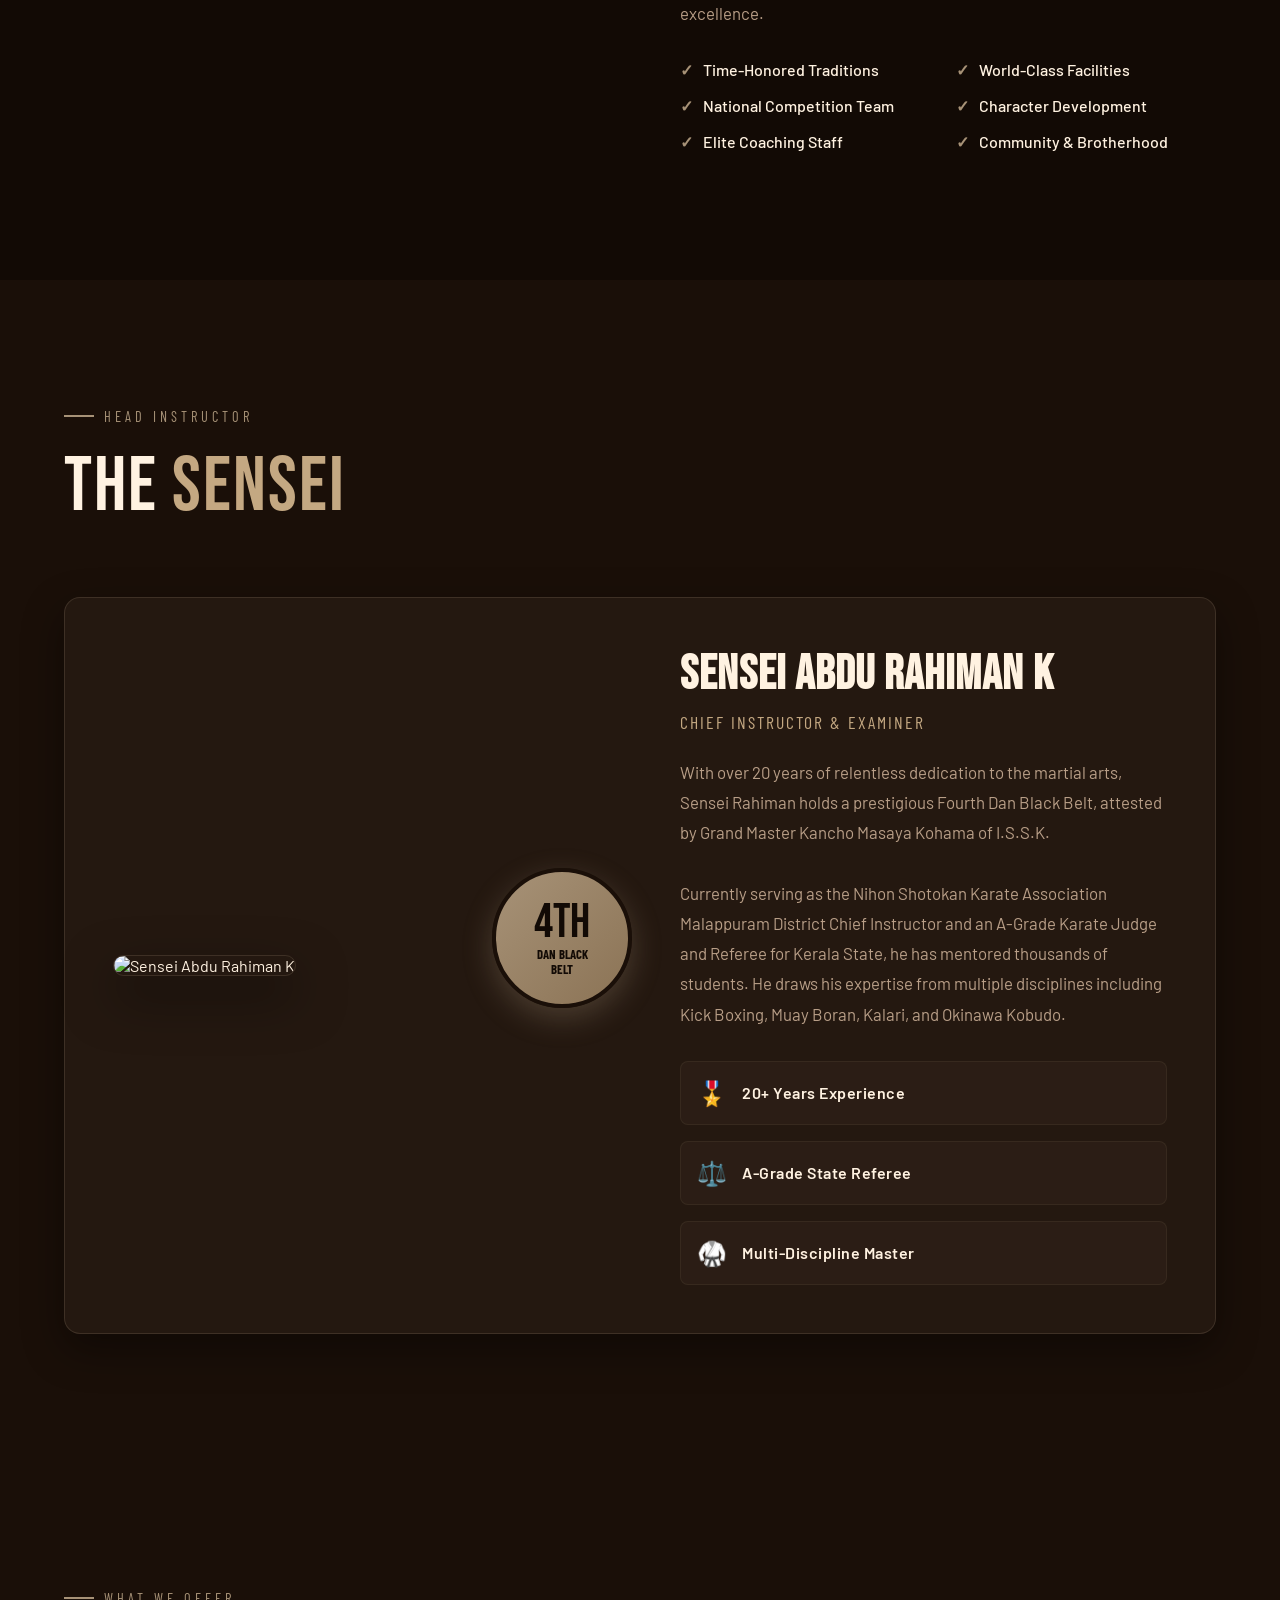
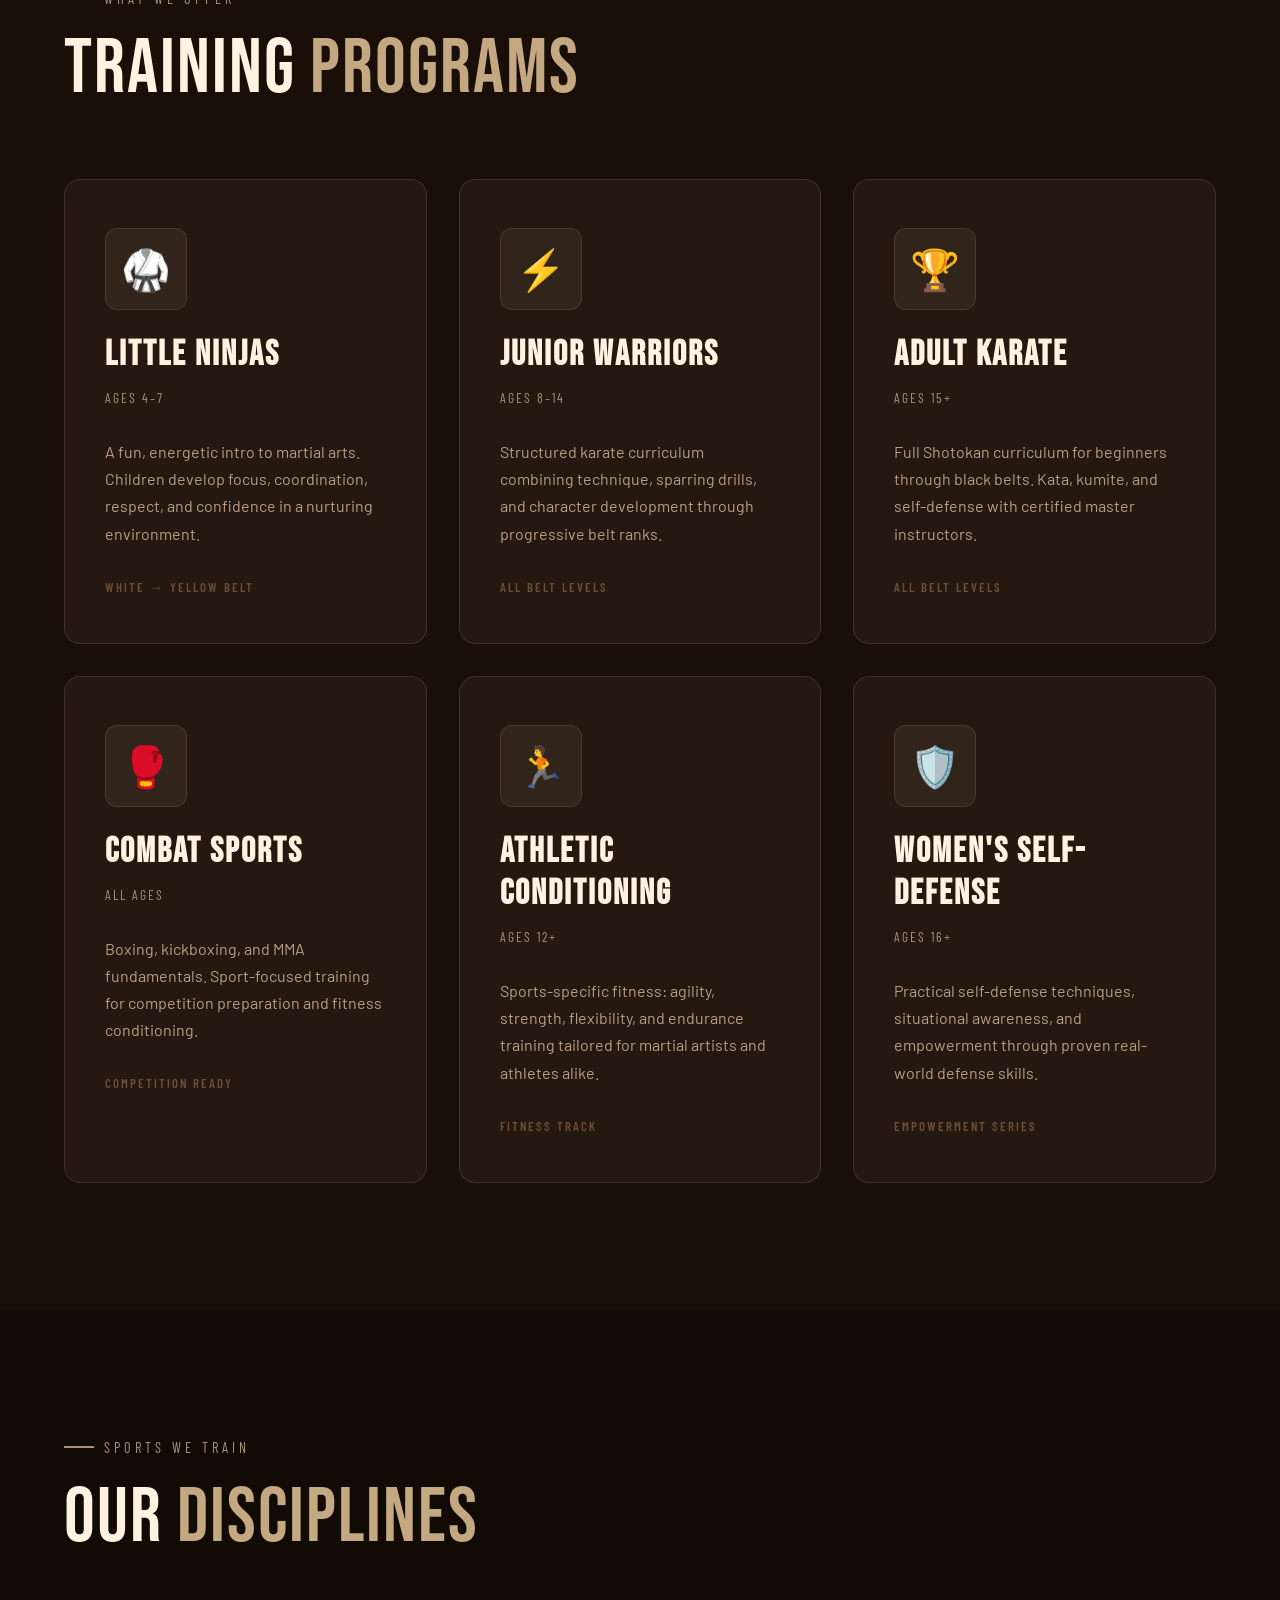
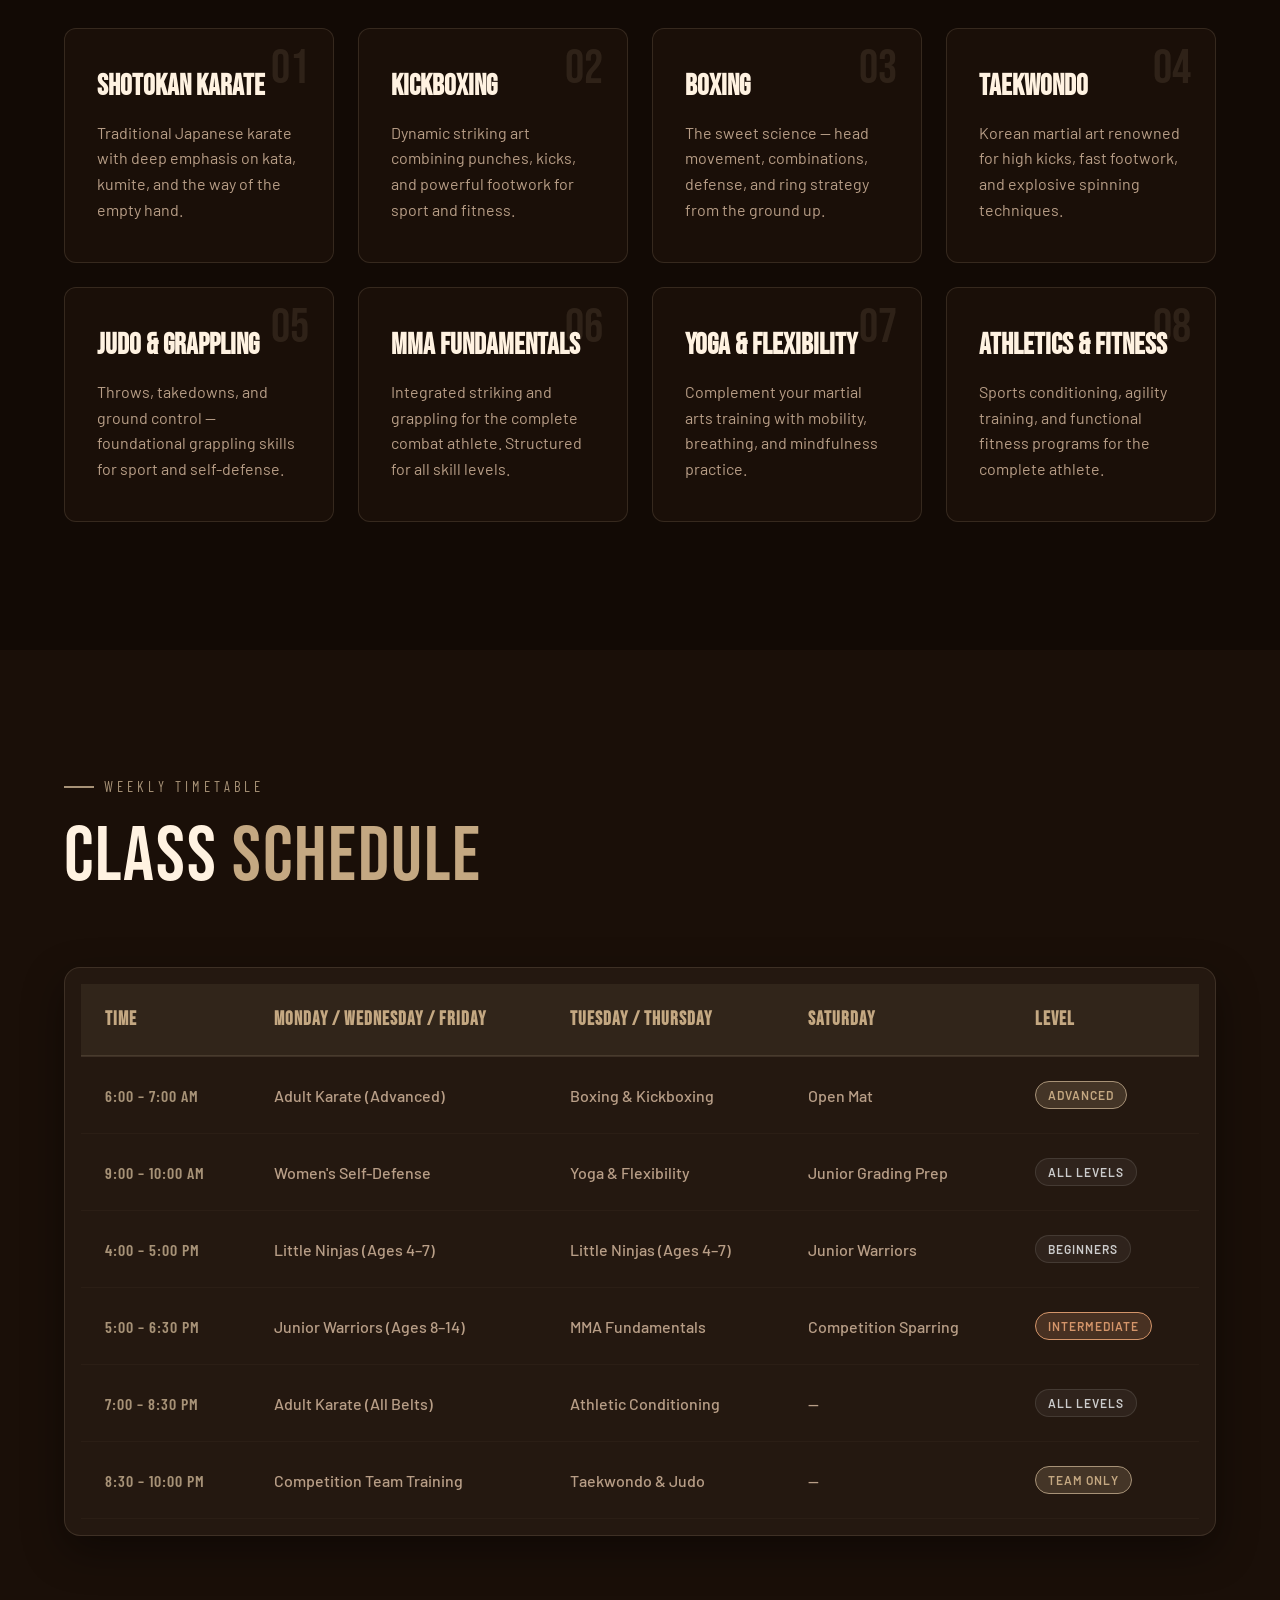
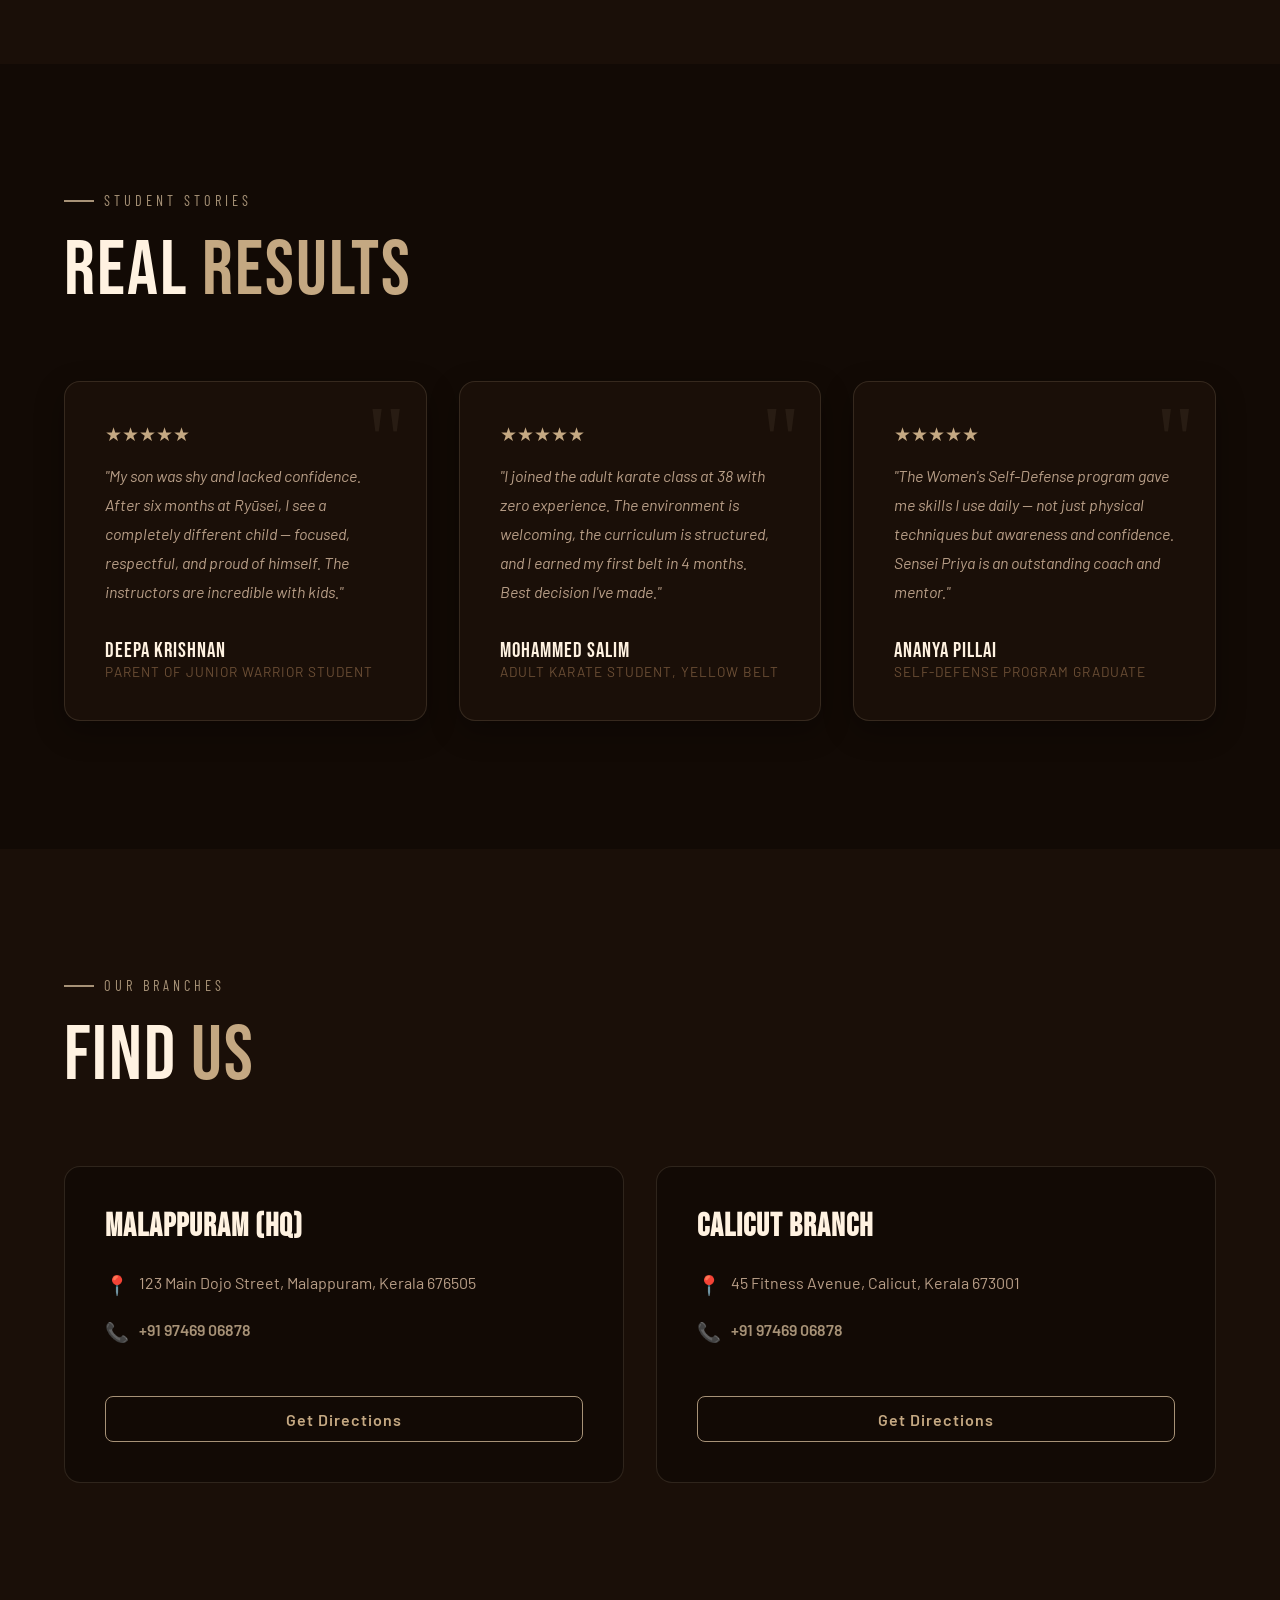
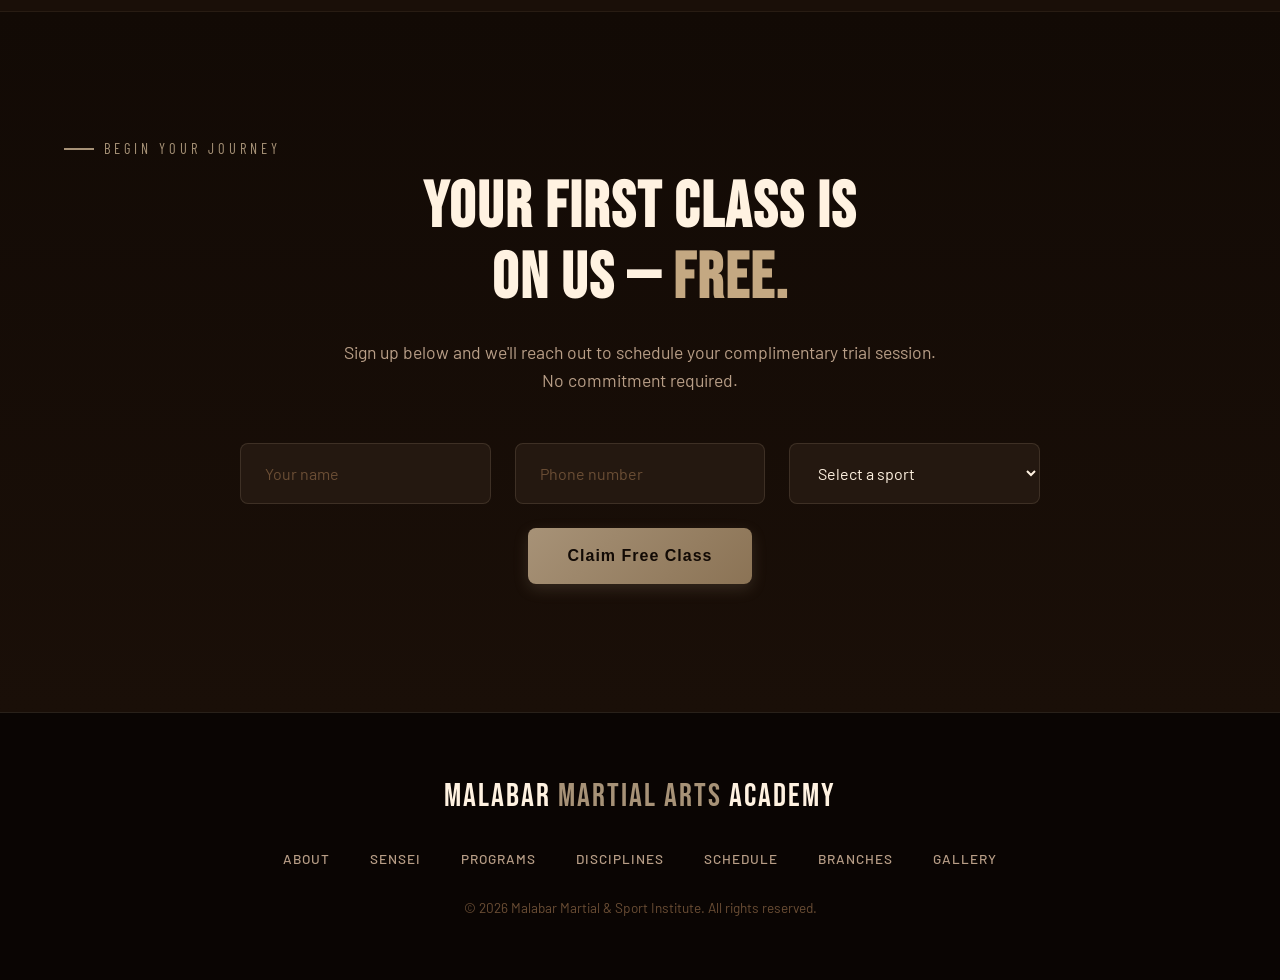
==== commit d2bc34e5: "updated website" ====
--- a/index.html
+++ b/index.html
@@ -3,35 +3,39 @@
 <head>
 <meta charset="UTF-8">
 <meta name="viewport" content="width=device-width, initial-scale=1.0">
-<title>Malabar Karate & Sports Academy</title>
+<title>Malabar Martial & Sport Institute</title>
 <link href="https://fonts.googleapis.com/css2?family=Bebas+Neue&family=Barlow:wght@300;400;500;600;700&family=Barlow+Condensed:wght@400;600;700&display=swap" rel="stylesheet">
 <link rel="stylesheet" href="styles.css">
 </head>
 <body>
 
 <!-- NAV -->
-<!-- NAV -->
 <nav>
-  <div class="nav-logo">MALABAR MARTIAL <span> AND SPORT INSTITUTE</span></div>
+  <a href="index.html" class="nav-logo">
+    <img src="logo.png" alt="MMASI Logo" class="nav-logo-img">
+    <span class="nav-logo-text-desktop">MALABAR MARTIAL <span> AND SPORT INSTITUTE</span></span>
+    <span class="nav-logo-text-mobile">MMASI</span>
+  </a>
   <button class="nav-hamburger" id="hamburger" aria-label="Toggle menu" onclick="toggleMenu()">
     <span></span><span></span><span></span>
   </button>
 
   <div class="nav-drawer" id="navDrawer">
     <ul class="drawer-links">
+      <li><a href="#about" onclick="closeMenu()">About</a></li>
+      <li><a href="#instructors" onclick="closeMenu()">Sensei</a></li>
       <li><a href="#programs" onclick="closeMenu()">Programs</a></li>
-      <li><a href="#about" onclick="closeMenu()">About</a></li>
       <li><a href="#disciplines" onclick="closeMenu()">Disciplines</a></li>
       <li><a href="#schedule" onclick="closeMenu()">Schedule</a></li>
-      <li><a href="#instructors" onclick="closeMenu()">Instructors</a></li>
+      <li><a href="#locations" onclick="closeMenu()">Branches</a></li>
       <li><a href="gallery.html">Gallery</a></li>
     </ul>
     <div class="drawer-form-section">
       <div class="drawer-form-label">Free Trial Class</div>
-      <form onsubmit="sendToWhatsApp(event)">
-        <input type="text" id="d-name" placeholder="Your name" required>
-        <input type="tel" id="d-phone" placeholder="Phone number" required>
-        <select id="d-sport" required>
+      <form onsubmit="sendToWhatsApp(event); closeMenu();">
+        <input type="text" id="drawer-name" placeholder="Your name" required>
+        <input type="tel" id="drawer-phone" placeholder="Phone number" required>
+        <select id="drawer-sport" required>
           <option value="" disabled selected>Select a sport</option>
           <option value="Karate">Karate</option>
           <option value="Boxing & Kickboxing">Boxing & Kickboxing</option>
@@ -50,10 +54,12 @@
 <div class="hero">
   <div class="hero-bg"></div>
   <div class="hero-accent"></div>
-  <div class="hero-diagonal"></div>
   <div class="kanji-bg">武</div>
 
-  <div class="hero-content">
+  <div class="hero-content reveal fade-bottom">
+    <div class="hero-logo-center">
+      <img src="logo.png" alt="Malabar Martial Arts and Sports Institute Logo" class="hero-logo-img">
+    </div>
     <div class="hero-eyebrow">Karate & Sports Academy</div>
     <h1>FORGE<br>YOUR <span class="accent">SPIRIT</span></h1>
     <p class="hero-sub">
@@ -65,7 +71,7 @@
     </div>
   </div>
 
-  <div class="hero-stats">
+  <div class="hero-stats reveal fade-bottom delay-3">
     <div class="stat-item">
       <div class="stat-num">20<span>+</span></div>
       <div class="stat-label">Years of Excellence</div>
@@ -81,47 +87,110 @@
   </div>
 </div>
 
+<!-- ABOUT -->
+<section id="about">
+  <div class="about-visual reveal fade-left">
+    <img class="about-img" src="https://images.unsplash.com/photo-1555597673-b21d5c935865?w=800&q=80" alt="Cinematic Dojo Training">
+    <div class="about-badge">
+      <div class="about-badge-num" style="font-size: 2.5rem;">20+</div>
+      <div class="about-badge-text">Years of<br>Excellence</div>
+    </div>
+  </div>
+  <div class="about-content reveal fade-right delay-2">
+    <div class="section-label">The Path of Mastery</div>
+    <div class="section-title">OUR <em>LEGACY</em></div>
+    <p><span>Malabar Martial Arts & Sports Academy </span>is not just a training ground; it is a sanctuary where discipline meets excellence. Founded on the ancient principles of the martial way, we have been forging champions and building unbreakable character for over two decades.</p>
+    <p>Our philosophy transcends physical combat. We believe that true strength is cultivated from within. Through rigorous conditioning, unwavering focus, and deep respect for tradition, our students learn to conquer their own limitations and achieve mastery in all aspects of life.</p>
+    <p>Step onto the mat and join a lineage bound by honor. Whether you are taking your first steps or refining a lifetime of practice, our academy offers a timeless journey of self-discovery and unparalleled martial arts excellence.</p>
+    <ul class="about-features">
+      <li>Time-Honored Traditions</li>
+      <li>World-Class Facilities</li>
+      <li>National Competition Team</li>
+      <li>Character Development</li>
+      <li>Elite Coaching Staff</li>
+      <li>Community & Brotherhood</li>
+    </ul>
+  </div>
+</section>
+
+<!-- INSTRUCTORS -->
+<section id="instructors">
+  <div class="section-label reveal fade-bottom">Head Instructor</div>
+  <div class="section-title reveal fade-bottom">THE <em>SENSEI</em></div>
+  <div class="sensei-feature reveal fade-bottom delay-1">
+    <div class="sensei-photo-wrap">
+      <img class="sensei-main-photo" src="https://images.unsplash.com/photo-1568602471122-7832951cc4c5?w=800&q=80" alt="Sensei Abdu Rahiman K">
+      <div class="sensei-badge">
+        <div class="sensei-badge-num">4th</div>
+        <div class="sensei-badge-text">Dan Black Belt</div>
+      </div>
+    </div>
+    <div class="sensei-info">
+      <h3 class="sensei-name">Sensei Abdu Rahiman K</h3>
+      <div class="sensei-title">Chief Instructor & Examiner</div>
+      <p class="sensei-bio">
+        With over 20 years of relentless dedication to the martial arts, Sensei Rahiman holds a prestigious Fourth Dan Black Belt, attested by Grand Master Kancho Masaya Kohama of I.S.S.K.<br><br>
+        Currently serving as the Nihon Shotokan Karate Association Malappuram District Chief Instructor and an A-Grade Karate Judge and Referee for Kerala State, he has mentored thousands of students. He draws his expertise from multiple disciplines including Kick Boxing, Muay Boran, Kalari, and Okinawa Kobudo.
+      </p>
+      <div class="sensei-qualifications">
+        <div class="qual-item">
+          <span class="qual-icon">🎖️</span>
+          <div class="qual-text">20+ Years Experience</div>
+        </div>
+        <div class="qual-item">
+          <span class="qual-icon">⚖️</span>
+          <div class="qual-text">A-Grade State Referee</div>
+        </div>
+        <div class="qual-item">
+          <span class="qual-icon">🥋</span>
+          <div class="qual-text">Multi-Discipline Master</div>
+        </div>
+      </div>
+    </div>
+  </div>
+</section>
+
 <!-- PROGRAMS -->
 <section id="programs">
-  <div class="section-label">What We Offer</div>
-  <div class="section-title">Training <em>Programs</em></div>
+  <div class="section-label reveal fade-bottom">What We Offer</div>
+  <div class="section-title reveal fade-bottom">Training <em>Programs</em></div>
   <div class="programs-grid">
-    <div class="program-card">
+    <div class="program-card reveal fade-bottom delay-1">
       <span class="program-icon">🥋</span>
       <h3>Little Ninjas</h3>
       <div class="program-age">Ages 4–7</div>
       <p>A fun, energetic intro to martial arts. Children develop focus, coordination, respect, and confidence in a nurturing environment.</p>
       <div class="program-belt">WHITE → YELLOW BELT</div>
     </div>
-    <div class="program-card">
+    <div class="program-card reveal fade-bottom delay-2">
       <span class="program-icon">⚡</span>
       <h3>Junior Warriors</h3>
       <div class="program-age">Ages 8–14</div>
       <p>Structured karate curriculum combining technique, sparring drills, and character development through progressive belt ranks.</p>
       <div class="program-belt">ALL BELT LEVELS</div>
     </div>
-    <div class="program-card">
+    <div class="program-card reveal fade-bottom delay-3">
       <span class="program-icon">🏆</span>
       <h3>Adult Karate</h3>
       <div class="program-age">Ages 15+</div>
       <p>Full Shotokan curriculum for beginners through black belts. Kata, kumite, and self-defense with certified master instructors.</p>
       <div class="program-belt">ALL BELT LEVELS</div>
     </div>
-    <div class="program-card">
+    <div class="program-card reveal fade-bottom delay-1">
       <span class="program-icon">🥊</span>
       <h3>Combat Sports</h3>
       <div class="program-age">All Ages</div>
       <p>Boxing, kickboxing, and MMA fundamentals. Sport-focused training for competition preparation and fitness conditioning.</p>
       <div class="program-belt">COMPETITION READY</div>
     </div>
-    <div class="program-card">
+    <div class="program-card reveal fade-bottom delay-2">
       <span class="program-icon">🏃</span>
       <h3>Athletic Conditioning</h3>
       <div class="program-age">Ages 12+</div>
       <p>Sports-specific fitness: agility, strength, flexibility, and endurance training tailored for martial artists and athletes alike.</p>
       <div class="program-belt">FITNESS TRACK</div>
     </div>
-    <div class="program-card">
+    <div class="program-card reveal fade-bottom delay-3">
       <span class="program-icon">🛡️</span>
       <h3>Women's Self-Defense</h3>
       <div class="program-age">Ages 16+</div>
@@ -131,75 +200,47 @@
   </div>
 </section>
 
-<!-- ABOUT -->
-<section id="about">
-  <div class="about-visual">
-    <img class="about-img" src="https://images.unsplash.com/photo-1544367567-0f2fcb009e0b?w=800&q=80" alt="Karate training">
-    <div class="about-badge">
-      <div class="about-badge-num">4</div>
-      <div class="about-badge-text">Dan Black<br>Belt Sensei</div>
-    </div>
-  </div>
-  <div class="about-content">
-    <div class="section-label">Our Sensei</div>
-    <div class="section-title">THE SENSEI <em>THE LEGEND</em></div>
-    <p><span>Sensei Abdu Rahiman K </span>is a passionate martial arts instructor from Malappuram, Kerala, with over 20 years of karate experience. He holds a prestigious Fourth Dan Black Belt, attested by Grand Master Kancho Masaya Kohama of I.S.S.K, reflecting his lifelong dedication to the art.</p>
-    <p>With 15 years of teaching experience, Sensei Rahiman serves as the Nihon Shotokan Karate Association Malappuram District Chief Instructor and an A-Grade Karate Judge and Referee in Kerala State. He has trained under world-class masters across multiple disciplines including Kick Boxing, Muay Boran, Kalari, and Okinawa Kobudo.</p>
-    <p>Beyond the dojo, Sensei Rahiman is a warm and inspiring individual fluent in English, Malayalam, and Arabic. His mission is simple — to build not just skilled fighters, but disciplined, confident, and well-rounded human beings through the transformative power of martial arts.</p>
-    <ul class="about-features">
-      <li>JKA Certified Curriculum</li>
-      <li>5,000 sq ft Training Hall</li>
-      <li>National Competition Team</li>
-      <li>Certified Safety Standards</li>
-      <li>Private Coaching Available</li>
-      <li>Flexible Membership Plans</li>
-      <li>Tournament Preparation</li>
-      <li>Character Development</li>
-    </ul>
-  </div>
-</section>
-
 <!-- DISCIPLINES -->
 <section id="disciplines">
-  <div class="section-label">Sports We Train</div>
-  <div class="section-title">Our <em>Disciplines</em></div>
+  <div class="section-label reveal fade-bottom">Sports We Train</div>
+  <div class="section-title reveal fade-bottom">Our <em>Disciplines</em></div>
   <div class="disciplines-grid">
-    <div class="discipline-card">
+    <div class="discipline-card reveal fade-bottom delay-1">
       <div class="discipline-num">01</div>
       <h3>Shotokan Karate</h3>
       <p>Traditional Japanese karate with deep emphasis on kata, kumite, and the way of the empty hand.</p>
     </div>
-    <div class="discipline-card">
+    <div class="discipline-card reveal fade-bottom delay-2">
       <div class="discipline-num">02</div>
       <h3>Kickboxing</h3>
       <p>Dynamic striking art combining punches, kicks, and powerful footwork for sport and fitness.</p>
     </div>
-    <div class="discipline-card">
+    <div class="discipline-card reveal fade-bottom delay-3">
       <div class="discipline-num">03</div>
       <h3>Boxing</h3>
       <p>The sweet science — head movement, combinations, defense, and ring strategy from the ground up.</p>
     </div>
-    <div class="discipline-card">
+    <div class="discipline-card reveal fade-bottom delay-4">
       <div class="discipline-num">04</div>
       <h3>Taekwondo</h3>
       <p>Korean martial art renowned for high kicks, fast footwork, and explosive spinning techniques.</p>
     </div>
-    <div class="discipline-card">
+    <div class="discipline-card reveal fade-bottom delay-1">
       <div class="discipline-num">05</div>
       <h3>Judo & Grappling</h3>
       <p>Throws, takedowns, and ground control — foundational grappling skills for sport and self-defense.</p>
     </div>
-    <div class="discipline-card">
+    <div class="discipline-card reveal fade-bottom delay-2">
       <div class="discipline-num">06</div>
       <h3>MMA Fundamentals</h3>
       <p>Integrated striking and grappling for the complete combat athlete. Structured for all skill levels.</p>
     </div>
-    <div class="discipline-card">
+    <div class="discipline-card reveal fade-bottom delay-3">
       <div class="discipline-num">07</div>
       <h3>Yoga & Flexibility</h3>
       <p>Complement your martial arts training with mobility, breathing, and mindfulness practice.</p>
     </div>
-    <div class="discipline-card">
+    <div class="discipline-card reveal fade-bottom delay-4">
       <div class="discipline-num">08</div>
       <h3>Athletics & Fitness</h3>
       <p>Sports conditioning, agility training, and functional fitness programs for the complete athlete.</p>
@@ -209,9 +250,9 @@
 
 <!-- SCHEDULE -->
 <section id="schedule">
-  <div class="section-label">Weekly Timetable</div>
-  <div class="section-title">Class <em>Schedule</em></div>
-  <div class="schedule-wrap">
+  <div class="section-label reveal fade-bottom">Weekly Timetable</div>
+  <div class="section-title reveal fade-bottom">Class <em>Schedule</em></div>
+  <div class="schedule-wrap reveal fade-bottom delay-2">
   <table class="schedule-table">
     <thead>
       <tr>
@@ -270,102 +311,24 @@
   </div>
 </section>
 
-<!-- INSTRUCTORS -->
-<section id="instructors">
-  <div class="section-label">Our Coaches</div>
-  <div class="section-title">Meet the <em>Masters</em></div>
-  <div class="instructors-grid">
-    <div class="instructor-card">
-      <div class="instructor-img-wrap">
-        <img class="instructor-img" src="https://images.unsplash.com/photo-1568602471122-7832951cc4c5?w=600&q=80" alt="Sensei Arjun Menon">
-      </div>
-      <div class="instructor-name">Sensei Arjun Menon</div>
-      <div class="instructor-title">Head Instructor · 6th Dan Black Belt</div>
-      <p class="instructor-bio">JKA-certified Shotokan master with 28 years of training. National gold medalist and former coach of the state karate team.</p>
-      <div class="belt-rank">
-        <div class="belt-strip" style="background:#1a1a1a;border:1px solid #444;"></div>
-        <div class="belt-strip" style="background:#C0192C;"></div>
-        <div class="belt-strip" style="background:#C0192C;"></div>
-        <div class="belt-strip" style="background:#C0192C;"></div>
-        <div class="belt-strip" style="background:#1a1a1a;border:1px solid #444;"></div>
-        <div class="belt-strip" style="background:#C0192C;"></div>
-      </div>
-    </div>
-    <div class="instructor-card">
-      <div class="instructor-img-wrap">
-        <img class="instructor-img" src="https://images.unsplash.com/photo-1603415526960-f7e0328c63b1?w=600&q=80" alt="Coach Priya Nair">
-      </div>
-      <div class="instructor-name">Coach Priya Nair</div>
-      <div class="instructor-title">Kickboxing & Women's Self-Defense</div>
-      <p class="instructor-bio">Two-time national kickboxing champion and certified women's safety instructor. 12 years of competitive and coaching experience.</p>
-      <div class="belt-rank">
-        <div class="belt-strip" style="background:#D4A017;"></div>
-        <div class="belt-strip" style="background:#D4A017;"></div>
-        <div class="belt-strip" style="background:#D4A017;"></div>
-      </div>
-    </div>
-    <div class="instructor-card">
-      <div class="instructor-img-wrap">
-        <img class="instructor-img" src="https://images.unsplash.com/photo-1507003211169-0a1dd7228f2d?w=600&q=80" alt="Coach Rahul Das">
-      </div>
-      <div class="instructor-name">Coach Rahul Das</div>
-      <div class="instructor-title">Boxing & Athletic Conditioning</div>
-      <p class="instructor-bio">Former amateur boxing champion with a background in sports science. Specializes in building elite combat athletes from the ground up.</p>
-      <div class="belt-rank">
-        <div class="belt-strip" style="background:#C0192C;"></div>
-        <div class="belt-strip" style="background:#1a1a1a;border:1px solid #444;"></div>
-        <div class="belt-strip" style="background:#C0192C;"></div>
-      </div>
-    </div>
-  </div>
-</section>
-
-<!-- GALLERY -->
-<section id="gallery" style="background: var(--charcoal);">
-  <div class="section-label">Academy Moments</div>
-  <div class="section-title">Achievement<em>Gallery</em></div>
-
-  <div class="gallery-grid">
-    <div class="gallery-item">
-      <img src="https://images.unsplash.com/photo-1517836357463-d25dfeac3438?w=800&q=80" alt="Karate training">
-    </div>
-    <div class="gallery-item">
-      <img src="https://images.unsplash.com/photo-1544717305-2782549b5136?w=800&q=80" alt="Kickboxing session">
-    </div>
-    <div class="gallery-item">
-      <img src="https://images.unsplash.com/photo-1518611012118-696072aa579a?w=800&q=80" alt="Fitness training">
-    </div>
-    <div class="gallery-item">
-      <img src="https://images.unsplash.com/photo-1517649763962-0c623066013b?w=800&q=80" alt="Boxing practice">
-    </div>
-    <div class="gallery-item">
-      <img src="https://images.unsplash.com/photo-1526506118085-60ce8714f8c5?w=800&q=80" alt="Group training">
-    </div>
-    <div class="gallery-item">
-      <img src="https://images.unsplash.com/photo-1517838277536-f5f99be501cd?w=800&q=80" alt="Martial arts competition">
-    </div>
-  </div>
-</section>
-
-
 <!-- TESTIMONIALS -->
 <section id="testimonials">
-  <div class="section-label">Student Stories</div>
-  <div class="section-title">Real <em>Results</em></div>
+  <div class="section-label reveal fade-bottom">Student Stories</div>
+  <div class="section-title reveal fade-bottom">Real <em>Results</em></div>
   <div class="testimonials-grid">
-    <div class="testimonial-card">
+    <div class="testimonial-card reveal fade-bottom delay-1">
       <div class="testimonial-stars">★★★★★</div>
       <p class="testimonial-text">"My son was shy and lacked confidence. After six months at Ryūsei, I see a completely different child — focused, respectful, and proud of himself. The instructors are incredible with kids."</p>
       <div class="testimonial-author">Deepa Krishnan</div>
       <div class="testimonial-role">Parent of Junior Warrior student</div>
     </div>
-    <div class="testimonial-card">
+    <div class="testimonial-card reveal fade-bottom delay-2">
       <div class="testimonial-stars">★★★★★</div>
       <p class="testimonial-text">"I joined the adult karate class at 38 with zero experience. The environment is welcoming, the curriculum is structured, and I earned my first belt in 4 months. Best decision I've made."</p>
       <div class="testimonial-author">Mohammed Salim</div>
       <div class="testimonial-role">Adult Karate student, Yellow Belt</div>
     </div>
-    <div class="testimonial-card">
+    <div class="testimonial-card reveal fade-bottom delay-3">
       <div class="testimonial-stars">★★★★★</div>
       <p class="testimonial-text">"The Women's Self-Defense program gave me skills I use daily — not just physical techniques but awareness and confidence. Sensei Priya is an outstanding coach and mentor."</p>
       <div class="testimonial-author">Ananya Pillai</div>
@@ -374,12 +337,40 @@
   </div>
 </section>
 
+<!-- LOCATIONS -->
+<section id="locations">
+  <div class="section-label reveal fade-bottom">Our Branches</div>
+  <div class="section-title reveal fade-bottom">Find <em>Us</em></div>
+  <div class="locations-grid">
+    <div class="location-card reveal fade-bottom delay-1">
+      <h3>Malappuram (HQ)</h3>
+      <p class="location-address">
+        <span class="loc-icon">📍</span> 123 Main Dojo Street, Malappuram, Kerala 676505
+      </p>
+      <a href="tel:+919746906878" class="location-phone">
+        <span class="loc-icon">📞</span> +91 97469 06878
+      </a>
+      <a href="https://maps.google.com" target="_blank" class="btn-ghost btn-location">Get Directions</a>
+    </div>
+    <div class="location-card reveal fade-bottom delay-2">
+      <h3>Calicut Branch</h3>
+      <p class="location-address">
+        <span class="loc-icon">📍</span> 45 Fitness Avenue, Calicut, Kerala 673001
+      </p>
+      <a href="tel:+919746906878" class="location-phone">
+        <span class="loc-icon">📞</span> +91 97469 06878
+      </a>
+      <a href="https://maps.google.com" target="_blank" class="btn-ghost btn-location">Get Directions</a>
+    </div>
+  </div>
+</section>
+
 <!-- CONTACT / CTA -->
 <section id="contact">
-  <div class="section-label">Begin Your Journey</div>
-  <h2>Your First Class is <br>On Us — <em style="font-style:normal;color:var(--gold-light)">Free.</em></h2>
-  <p>Sign up below and we'll reach out to schedule your complimentary trial session. No commitment required.</p>
-  <form class="form-row" onsubmit="sendToWhatsApp(event)">
+  <div class="section-label reveal fade-bottom">Begin Your Journey</div>
+  <h2 class="reveal fade-bottom delay-1">Your First Class is <br>On Us — <em style="font-style:normal;color:var(--gold-light)">Free.</em></h2>
+  <p class="reveal fade-bottom delay-2">Sign up below and we'll reach out to schedule your complimentary trial session. No commitment required.</p>
+  <form class="form-row reveal fade-bottom delay-3" onsubmit="sendToWhatsApp(event)">
     <input type="text" id="name" placeholder="Your name" required>
     <input type="tel" id="phone" placeholder="Phone number" required>
     <select id="sport" required>
@@ -401,12 +392,15 @@
 <footer>
   <div class="footer-logo">MALABAR <span> MARTIAL ARTS</span> ACADEMY</div>
   <ul class="footer-links">
+    <li><a href="#about">About</a></li>
+    <li><a href="#instructors">Sensei</a></li>
     <li><a href="#programs">Programs</a></li>
+    <li><a href="#disciplines">Disciplines</a></li>
     <li><a href="#schedule">Schedule</a></li>
-    <li><a href="#instructors">Instructors</a></li>
-    <li><a href="#contact">Contact</a></li>
+    <li><a href="#locations">Branches</a></li>
+    <li><a href="gallery.html">Gallery</a></li>
   </ul>
-  <div class="footer-copy">© 2026 Malabar Martial arts & Academy. All rights reserved.</div>
+  <div class="footer-copy">© 2026 Malabar Martial & Sport Institute. All rights reserved.</div>
 </footer>
 
 <script src="script.js"></script>
--- a/styles.css
+++ b/styles.css
@@ -1,49 +1,84 @@
+@import url('https://fonts.googleapis.com/css2?family=Bebas+Neue&family=Barlow:wght@300;400;500;600;700&family=Barlow+Condensed:wght@400;600;700&display=swap');
+
 :root {
-    --color-primary: #A79277;
-    --color-primary-dark: #8B7355;
-    --color-primary-hover: #C47A4E;
-    --color-accent: #D4956A;
-    --color-accent-light: #E8A97A;
-    --color-background-base: #1A0F08;
-    --color-surface-raised: #241810;
-    --color-surface-card: #2E1F12;
-    --color-text-muted: #6B4E35;
-    --color-text-subtle: #B89E87;
-    --color-background-warm: #FFF2E1;
-    --color-foreground: #ffffff;
-  }
-
-  * { margin: 0; padding: 0; box-sizing: border-box; }
-
-  html { scroll-behavior: smooth; }
-
-  body {
-    font-family: 'Barlow', sans-serif;
-    background: var(--color-background-base);
-    color: var(--color-background-warm);
-    overflow-x: hidden;
-  }
-
-  /* NAV */
-  nav {
+  /* MAIN COLORS (Unified Dark/Gold) */
+  --bg: #120A05;
+  --bg-card: #1A0F08;
+  --bg-raised: #241810;
+  --gold: #A79277;
+  --gold-light: #C4A882;
+  --gold-dark: #8B7355;
+  --accent: #D4956A;
+  --warm: #FFF2E1;
+  --muted: #B89E87;
+  --dim: #6B4E35;
+  --border: rgba(167, 146, 119, 0.2);
+  --border-light: rgba(167, 146, 119, 0.4);
+}
+
+* {
+  margin: 0;
+  padding: 0;
+  box-sizing: border-box;
+}
+
+html {
+  scroll-behavior: smooth;
+}
+
+body {
+  font-family: 'Barlow', sans-serif;
+  background: var(--bg);
+  color: var(--warm);
+  overflow-x: hidden;
+}
+
+/* NAVBAR */
+nav {
   position: fixed;
-  top: 0; left: 0; right: 0;
+  top: 0;
+  left: 0;
+  right: 0;
   z-index: 100;
   display: flex;
   align-items: center;
   justify-content: space-between;
   padding: 1.2rem 4rem;
-  background: rgba(26,15,8,0.95);
+  background: rgba(18, 10, 5, 0.85);
+  box-shadow: 0 4px 30px rgba(0, 0, 0, 0.5);
   backdrop-filter: blur(12px);
-  border-bottom: 1px solid rgba(167,146,119,0.25);
-}
+  -webkit-backdrop-filter: blur(12px);
+  border-bottom: 1px solid var(--border);
+}
+
 .nav-logo {
   font-family: 'Bebas Neue', sans-serif;
   font-size: 1.8rem;
   letter-spacing: 2px;
-  color: var(--color-foreground);
-}
-.nav-logo span { color: var(--color-primary); }
+  color: var(--warm);
+  display: flex;
+  align-items: center;
+  gap: 0.6rem;
+  text-decoration: none;
+}
+
+.nav-logo span {
+  color: var(--gold-light);
+}
+
+.nav-logo-text-mobile {
+  display: none;
+}
+.nav-logo-text-desktop {
+  display: inline;
+}
+
+.nav-logo-img {
+  width: 42px;
+  height: 42px;
+  object-fit: contain;
+  border-radius: 50%;
+}
 
 .nav-hamburger {
   display: flex;
@@ -51,1289 +86,1140 @@
   gap: 5px;
   cursor: pointer;
   padding: 7px 8px;
-  background: rgba(167,146,119,0.12);
-  border: 1px solid rgba(167,146,119,0.25);
-  border-radius: 10px;
-  transition: background 0.2s;
-}
-.nav-hamburger:hover { background: rgba(167,146,119,0.22); }
+  background: transparent;
+  border: 1px solid var(--border);
+  border-radius: 8px;
+  transition: 0.3s ease;
+}
+
+.nav-hamburger:hover {
+  border-color: var(--gold);
+}
+
 .nav-hamburger span {
-  display: block;
   width: 20px;
   height: 2px;
-  background: var(--color-foreground);
+  background: var(--gold-light);
   border-radius: 2px;
-  transition: all 0.3s;
-  transform-origin: center;
-}
-.nav-hamburger.open span:nth-child(1) { transform: translateY(7px) rotate(45deg); }
-.nav-hamburger.open span:nth-child(2) { opacity: 0; transform: scaleX(0); }
-.nav-hamburger.open span:nth-child(3) { transform: translateY(-7px) rotate(-45deg); }
+  transition: 0.3s ease;
+}
 
 .nav-drawer {
   position: fixed;
-  top: 70px; right: 0;
+  top: 70px;
+  right: 0;
   width: 300px;
   height: calc(100vh - 70px);
-  background: rgba(26,15,8,0.98);
-  backdrop-filter: blur(12px);
-  border-left: 1px solid rgba(167,146,119,0.2);
+  background: var(--bg-card);
+  border-left: 1px solid var(--border);
   transform: translateX(100%);
-  transition: transform 0.32s cubic-bezier(0.4,0,0.2,1);
-  overflow-y: auto;
+  transition: 0.4s cubic-bezier(0.4, 0, 0.2, 1);
   z-index: 99;
-  display: flex;
-  flex-direction: column;
-}
-.nav-drawer.open { transform: translateX(0); }
+  box-shadow: -10px 0 30px rgba(0,0,0,0.5);
+}
+
+.nav-drawer.open {
+  transform: translateX(0);
+}
 
 .drawer-links {
   list-style: none;
-  padding: 10px 0;
-  border-bottom: 1px solid rgba(167,146,119,0.15);
-}
+  padding: 20px;
+}
+
 .drawer-links a {
   display: block;
-  padding: 14px 28px;
+  padding: 14px 0;
+  color: var(--warm);
+  text-decoration: none;
+  font-weight: 500;
+  letter-spacing: 1px;
+  transition: 0.3s;
+}
+
+.drawer-links a:hover {
+  color: var(--gold-light);
+  padding-left: 8px;
+}
+
+.drawer-form-section {
+  padding: 20px;
+  border-top: 1px solid var(--border);
+}
+
+.drawer-form-label {
+  font-family: 'Bebas Neue', sans-serif;
+  font-size: 1.2rem;
+  letter-spacing: 1px;
+  color: var(--gold);
+  margin-bottom: 15px;
+}
+
+.drawer-form-section input,
+.drawer-form-section select {
+  width: 100%;
+  padding: 12px;
+  margin-bottom: 10px;
+  background: var(--bg-raised);
+  border: 1px solid var(--border);
+  color: var(--warm);
+  border-radius: 8px;
+  outline: none;
+  transition: 0.3s;
+}
+
+.drawer-form-section input:focus,
+.drawer-form-section select:focus {
+  border-color: var(--gold-light);
+  box-shadow: 0 0 10px rgba(196, 168, 130, 0.2);
+}
+
+.drawer-submit {
+  width: 100%;
+  background: var(--gold);
+  color: var(--bg);
+  padding: 12px;
+  border: none;
+  border-radius: 8px;
+  font-weight: 700;
+  cursor: pointer;
+  transition: 0.3s;
+}
+
+.drawer-submit:hover {
+  background: var(--gold-light);
+  transform: translateY(-2px);
+}
+
+/* HERO */
+.hero {
+  min-height: 100vh;
+  display: flex;
+  align-items: center;
+  position: relative;
+  overflow: hidden;
+  padding: 8rem 4rem 4rem;
+}
+
+.hero-bg {
+  position: absolute;
+  inset: 0;
+  background: linear-gradient(135deg, rgba(18,10,5,0.92), rgba(26,15,8,0.85)), url('https://images.unsplash.com/photo-1555597673-b21d5c935865?w=1600&q=80') center/cover no-repeat;
+}
+
+.hero-accent {
+  position: absolute;
+  top: 0; left: 0; width: 100%; height: 100%;
+  background: radial-gradient(circle at top right, rgba(167, 146, 119, 0.1), transparent 50%);
+  pointer-events: none;
+}
+
+.kanji-bg {
+  position: absolute;
+  right: -5%;
+  top: 50%;
+  transform: translateY(-50%);
+  font-size: 40vw;
+  color: rgba(167, 146, 119, 0.03);
+  font-family: sans-serif;
+  line-height: 1;
+  pointer-events: none;
+  z-index: 1;
+}
+
+.hero-content {
+  position: relative;
+  z-index: 2;
+  max-width: 700px;
+}
+
+.hero-logo-img {
+  width: 160px;
+  height: 160px;
+  object-fit: contain;
+  border-radius: 50%;
+  display: block;
+  margin-bottom: 2rem;
+  filter: drop-shadow(0 0 30px rgba(196, 168, 130, 0.3));
+}
+
+.hero-eyebrow {
+  font-family: 'Barlow Condensed', sans-serif;
+  font-size: 0.9rem;
+  letter-spacing: 5px;
+  text-transform: uppercase;
+  color: var(--gold);
+  margin-bottom: 1rem;
+}
+
+h1 {
+  font-family: 'Bebas Neue', sans-serif;
+  font-size: clamp(4rem, 9vw, 9rem);
+  line-height: 0.9;
+  letter-spacing: 3px;
+  color: var(--warm);
+  margin-bottom: 1.5rem;
+  text-transform: uppercase;
+}
+
+h1 .accent {
+  color: var(--gold-light);
+  text-shadow: 0 0 20px rgba(196, 168, 130, 0.3);
+}
+
+.hero-sub {
+  font-size: 1.1rem;
+  color: var(--muted);
+  line-height: 1.7;
+  max-width: 520px;
+  margin-bottom: 2.5rem;
+}
+
+/* BUTTONS */
+.hero-buttons {
+  display: flex;
+  gap: 1rem;
+  flex-wrap: wrap;
+}
+
+.btn-primary {
+  background: linear-gradient(135deg, var(--gold), var(--gold-dark));
+  color: var(--bg);
+  padding: 1rem 2.4rem;
+  border: none;
+  border-radius: 8px;
+  font-weight: 700;
+  letter-spacing: 1px;
+  text-decoration: none;
+  transition: 0.4s ease;
+  display: inline-block;
+  box-shadow: 0 4px 15px rgba(167, 146, 119, 0.3);
+}
+
+.btn-primary:hover {
+  background: linear-gradient(135deg, var(--gold-light), var(--gold));
+  transform: translateY(-3px);
+  box-shadow: 0 8px 25px rgba(196, 168, 130, 0.4);
+}
+
+.btn-ghost {
+  background: transparent;
+  color: var(--gold-light);
+  padding: 1rem 2.4rem;
+  border: 1px solid var(--gold);
+  border-radius: 8px;
+  font-weight: 600;
+  letter-spacing: 1px;
+  text-decoration: none;
+  transition: 0.4s ease;
+  position: relative;
+  overflow: hidden;
+  z-index: 1;
+}
+
+.btn-ghost::before {
+  content: '';
+  position: absolute;
+  top: 0;
+  left: 0;
+  width: 0%;
+  height: 100%;
+  background: var(--gold);
+  transition: 0.4s ease;
+  z-index: -1;
+}
+
+.btn-ghost:hover::before {
+  width: 100%;
+}
+
+.btn-ghost:hover {
+  color: var(--bg);
+  box-shadow: 0 4px 15px rgba(167, 146, 119, 0.2);
+}
+
+/* HERO STATS */
+.hero-stats {
+  position: absolute;
+  bottom: 4rem;
+  right: 4rem;
+  display: flex;
+  gap: 3rem;
+  z-index: 2;
+}
+
+.stat-item {
+  text-align: center;
+}
+
+.stat-num {
+  font-family: 'Bebas Neue', sans-serif;
+  font-size: 3rem;
+  color: var(--gold-light);
+  line-height: 1;
+}
+
+.stat-num span {
+  color: var(--accent);
+}
+
+.stat-label {
+  font-family: 'Barlow Condensed', sans-serif;
+  font-size: 0.8rem;
+  letter-spacing: 2px;
+  color: var(--muted);
+  text-transform: uppercase;
+  margin-top: 0.5rem;
+}
+
+/* SECTION */
+section {
+  padding: 8rem 4rem;
+  position: relative;
+}
+
+.section-label {
+  font-family: 'Barlow Condensed', sans-serif;
+  font-size: 0.9rem;
+  letter-spacing: 4px;
+  text-transform: uppercase;
+  color: var(--gold);
+  margin-bottom: 1rem;
+  display: flex;
+  align-items: center;
+  gap: 10px;
+}
+
+.section-label::before {
+  content: '';
+  display: inline-block;
+  width: 30px;
+  height: 2px;
+  background: var(--gold);
+}
+
+.section-title {
+  font-family: 'Bebas Neue', sans-serif;
+  font-size: clamp(3rem, 6vw, 5rem);
+  color: var(--warm);
+  margin-bottom: 4rem;
+  letter-spacing: 2px;
+}
+
+.section-title em {
+  font-style: normal;
+  color: var(--gold-light);
+}
+
+/* SECTION BACKGROUNDS */
+#programs,
+#instructors,
+#schedule {
+  background: var(--bg-card);
+}
+
+#about,
+#disciplines,
+#testimonials,
+#contact {
+  background: var(--bg);
+}
+
+/* PROGRAM CARDS */
+.programs-grid {
+  display: grid;
+  grid-template-columns: repeat(auto-fit, minmax(300px, 1fr));
+  gap: 2rem;
+}
+
+.program-card {
+  background: var(--bg-raised);
+  padding: 3rem 2.5rem;
+  border: 1px solid var(--border);
+  border-radius: 16px;
+  transition: 0.4s ease;
+  position: relative;
+  overflow: hidden;
+}
+
+.program-card::after {
+  content: '';
+  position: absolute;
+  top: 0; left: 0; right: 0;
+  height: 3px;
+  background: linear-gradient(to right, var(--gold), var(--accent));
+  opacity: 0;
+  transition: 0.4s ease;
+}
+
+.program-card:hover {
+  transform: translateY(-10px);
+  border-color: var(--gold-light);
+  box-shadow: 0 15px 40px rgba(0,0,0,0.6), 0 0 20px rgba(167, 146, 119, 0.1);
+}
+
+.program-card:hover::after {
+  opacity: 1;
+}
+
+.program-icon {
+  font-size: 2.5rem;
+  margin-bottom: 1.5rem;
+  display: inline-block;
+  background: rgba(167, 146, 119, 0.1);
+  padding: 15px;
+  border-radius: 12px;
+  border: 1px solid var(--border);
+}
+
+.program-card h3 {
+  font-family: 'Bebas Neue', sans-serif;
+  font-size: 2.2rem;
+  letter-spacing: 2px;
+  line-height: 1.2;
+  margin-bottom: 0.8rem;
+  color: var(--warm);
+}
+
+.program-age {
   font-family: 'Barlow Condensed', sans-serif;
   font-size: 0.85rem;
   letter-spacing: 2px;
+  color: var(--gold);
   text-transform: uppercase;
-  color: var(--color-text-subtle);
+  margin-bottom: 2rem;
+}
+
+.program-card p {
+  color: var(--muted);
+  line-height: 1.7;
+  margin-bottom: 2rem;
+}
+
+.program-belt {
+  font-family: 'Barlow Condensed', sans-serif;
+  font-size: 0.8rem;
+  letter-spacing: 2px;
+  color: var(--dim);
+  font-weight: 600;
+}
+
+/* ABOUT SECTION */
+#about {
+  display: flex;
+  align-items: center;
+  gap: 5rem;
+}
+
+.about-visual {
+  flex: 1;
+  position: relative;
+}
+
+.about-img {
+  width: 100%;
+  border-radius: 16px;
+  box-shadow: 0 20px 50px rgba(0,0,0,0.5);
+  border: 1px solid var(--border);
+}
+
+.about-badge {
+  position: absolute;
+  bottom: -2rem;
+  right: -2rem;
+  background: linear-gradient(135deg, var(--gold), var(--gold-dark));
+  padding: 2rem;
+  border-radius: 50%;
+  width: 150px;
+  height: 150px;
+  display: flex;
+  flex-direction: column;
+  align-items: center;
+  justify-content: center;
+  text-align: center;
+  box-shadow: 0 10px 30px rgba(167,146,119,0.3);
+  border: 4px solid var(--bg);
+}
+
+.about-badge-num {
+  font-family: 'Bebas Neue', sans-serif;
+  font-size: 3.5rem;
+  line-height: 1;
+  color: var(--bg);
+}
+
+.about-badge-text {
+  font-family: 'Barlow Condensed', sans-serif;
+  font-size: 0.8rem;
+  font-weight: 700;
+  text-transform: uppercase;
+  color: var(--bg);
+  line-height: 1.2;
+}
+
+.about-content {
+  flex: 1;
+}
+
+.about-content p {
+  color: var(--muted);
+  line-height: 1.8;
+  margin-bottom: 1.5rem;
+  font-size: 1.05rem;
+}
+
+.about-content p span {
+  color: var(--gold-light);
+  font-weight: 600;
+}
+
+.about-features {
+  display: grid;
+  grid-template-columns: 1fr 1fr;
+  gap: 1rem;
+  list-style: none;
+  margin-top: 2rem;
+}
+
+.about-features li {
+  display: flex;
+  align-items: center;
+  gap: 10px;
+  color: var(--warm);
+  font-weight: 500;
+}
+
+.about-features li::before {
+  content: '✓';
+  color: var(--gold);
+  font-weight: bold;
+}
+
+/* DISCIPLINES */
+.disciplines-grid {
+  display: grid;
+  grid-template-columns: repeat(auto-fit, minmax(250px, 1fr));
+  gap: 1.5rem;
+}
+
+.discipline-card {
+  background: var(--bg-card);
+  border: 1px solid var(--border);
+  border-radius: 12px;
+  padding: 2.5rem 2rem;
+  transition: 0.4s ease;
+  position: relative;
+}
+
+.discipline-card:hover {
+  border-color: var(--gold);
+  transform: translateY(-5px);
+  background: var(--bg-raised);
+  box-shadow: 0 10px 30px rgba(0,0,0,0.5);
+}
+
+.discipline-num {
+  font-family: 'Bebas Neue', sans-serif;
+  font-size: 3rem;
+  color: rgba(167, 146, 119, 0.15);
+  position: absolute;
+  top: 1rem;
+  right: 1.5rem;
+  line-height: 1;
+  transition: 0.4s ease;
+}
+
+.discipline-card:hover .discipline-num {
+  color: rgba(167, 146, 119, 0.4);
+}
+
+.discipline-card h3 {
+  font-family: 'Bebas Neue', sans-serif;
+  font-size: 1.8rem;
+  color: var(--warm);
+  margin-bottom: 1rem;
+  position: relative;
+  z-index: 1;
+}
+
+.discipline-card p {
+  color: var(--muted);
+  line-height: 1.6;
+  position: relative;
+  z-index: 1;
+}
+
+/* SCHEDULE */
+.schedule-wrap {
+  overflow-x: auto;
+  background: var(--bg-raised);
+  border: 1px solid var(--border);
+  border-radius: 16px;
+  padding: 1rem;
+  box-shadow: 0 15px 40px rgba(0,0,0,0.4);
+}
+
+.schedule-table {
+  width: 100%;
+  min-width: 800px;
+  border-collapse: collapse;
+}
+
+.schedule-table th {
+  background: rgba(167, 146, 119, 0.1);
+  color: var(--gold-light);
+  font-family: 'Bebas Neue', sans-serif;
+  font-size: 1.2rem;
+  letter-spacing: 1px;
+  padding: 1.5rem;
+  text-align: left;
+  border-bottom: 2px solid var(--border);
+}
+
+.schedule-table td {
+  padding: 1.5rem;
+  border-bottom: 1px solid rgba(167, 146, 119, 0.05);
+  color: var(--muted);
+  font-weight: 500;
+  transition: 0.3s;
+}
+
+.schedule-table tr:hover td {
+  background: rgba(167, 146, 119, 0.03);
+  color: var(--warm);
+}
+
+.schedule-table td:first-child {
+  color: var(--gold);
+  font-family: 'Barlow Condensed', sans-serif;
+  font-weight: 600;
+  letter-spacing: 1px;
+}
+
+.badge {
+  display: inline-block;
+  padding: 6px 12px;
+  border-radius: 20px;
+  font-size: 0.75rem;
+  font-weight: 600;
+  text-transform: uppercase;
+  letter-spacing: 1px;
+}
+
+.badge-gold { background: rgba(196,168,130,0.2); color: var(--gold-light); border: 1px solid var(--gold); }
+.badge-gray { background: rgba(255,255,255,0.05); color: #ccc; border: 1px solid rgba(255,255,255,0.1); }
+.badge-red { background: rgba(212,149,106,0.2); color: var(--accent); border: 1px solid var(--accent); }
+
+/* INSTRUCTORS (SENSEI FEATURE) */
+.sensei-feature {
+  display: flex;
+  align-items: center;
+  gap: 5rem;
+  background: var(--bg-raised);
+  border: 1px solid var(--border);
+  border-radius: 16px;
+  padding: 3rem;
+  box-shadow: 0 15px 40px rgba(0,0,0,0.4);
+}
+
+.sensei-photo-wrap {
+  flex: 1;
+  position: relative;
+}
+
+.sensei-main-photo {
+  width: 100%;
+  border-radius: 12px;
+  box-shadow: 0 20px 50px rgba(0,0,0,0.5);
+  border: 1px solid var(--border);
+}
+
+.sensei-badge {
+  position: absolute;
+  bottom: -2rem;
+  right: -2rem;
+  background: linear-gradient(135deg, var(--gold), var(--gold-dark));
+  padding: 2rem;
+  border-radius: 50%;
+  width: 140px;
+  height: 140px;
+  display: flex;
+  flex-direction: column;
+  align-items: center;
+  justify-content: center;
+  text-align: center;
+  box-shadow: 0 10px 30px rgba(167,146,119,0.3);
+  border: 4px solid var(--bg-card);
+}
+
+.sensei-badge-num {
+  font-family: 'Bebas Neue', sans-serif;
+  font-size: 3rem;
+  line-height: 1;
+  color: var(--bg);
+}
+
+.sensei-badge-text {
+  font-family: 'Barlow Condensed', sans-serif;
+  font-size: 0.8rem;
+  font-weight: 700;
+  text-transform: uppercase;
+  color: var(--bg);
+  line-height: 1.2;
+}
+
+.sensei-info {
+  flex: 1;
+}
+
+.sensei-name {
+  font-family: 'Bebas Neue', sans-serif;
+  font-size: 3rem;
+  color: var(--warm);
+  margin-bottom: 0.5rem;
+  letter-spacing: 1px;
+}
+
+.sensei-title {
+  font-family: 'Barlow Condensed', sans-serif;
+  color: var(--gold-light);
+  font-size: 1.1rem;
+  text-transform: uppercase;
+  letter-spacing: 2px;
+  margin-bottom: 1.5rem;
+}
+
+.sensei-bio {
+  color: var(--muted);
+  line-height: 1.8;
+  font-size: 1.05rem;
+  margin-bottom: 2rem;
+}
+
+.sensei-qualifications {
+  display: flex;
+  flex-direction: column;
+  gap: 1rem;
+}
+
+.qual-item {
+  display: flex;
+  align-items: center;
+  gap: 15px;
+  background: rgba(167,146,119,0.05);
+  padding: 1rem;
+  border-radius: 8px;
+  border: 1px solid rgba(167,146,119,0.1);
+}
+
+.qual-icon {
+  font-size: 1.5rem;
+}
+
+.qual-text {
+  color: var(--warm);
+  font-weight: 600;
+  letter-spacing: 0.5px;
+}
+
+/* TESTIMONIALS */
+.testimonials-grid {
+  display: grid;
+  grid-template-columns: repeat(auto-fit, minmax(300px, 1fr));
+  gap: 2rem;
+}
+
+.testimonial-card {
+  background: var(--bg-card);
+  border: 1px solid var(--border);
+  border-radius: 16px;
+  padding: 2.5rem;
+  box-shadow: 0 10px 30px rgba(0,0,0,0.3);
+  position: relative;
+}
+
+.testimonial-card::before {
+  content: '"';
+  position: absolute;
+  top: 10px;
+  right: 20px;
+  font-size: 6rem;
+  font-family: serif;
+  color: rgba(167, 146, 119, 0.1);
+  line-height: 1;
+}
+
+.testimonial-stars {
+  color: var(--gold-light);
+  font-size: 1.2rem;
+  margin-bottom: 1rem;
+}
+
+.testimonial-text {
+  color: var(--muted);
+  line-height: 1.8;
+  font-style: italic;
+  margin-bottom: 2rem;
+  position: relative;
+  z-index: 1;
+}
+
+.testimonial-author {
+  color: var(--warm);
+  font-family: 'Bebas Neue', sans-serif;
+  font-size: 1.3rem;
+  letter-spacing: 1px;
+}
+
+.testimonial-role {
+  color: var(--dim);
+  font-size: 0.85rem;
+  text-transform: uppercase;
+  letter-spacing: 1px;
+}
+
+/* LOCATIONS */
+#locations {
+  background: var(--bg-card);
+}
+.locations-grid {
+  display: grid;
+  grid-template-columns: repeat(auto-fit, minmax(300px, 1fr));
+  gap: 2rem;
+}
+.location-card {
+  background: var(--bg);
+  border: 1px solid var(--border);
+  border-radius: 16px;
+  padding: 2.5rem;
+  transition: 0.4s ease;
+  position: relative;
+  overflow: hidden;
+}
+.location-card:hover {
+  border-color: var(--gold-light);
+  background: rgba(167, 146, 119, 0.05);
+  backdrop-filter: blur(10px);
+  -webkit-backdrop-filter: blur(10px);
+  transform: translateY(-5px);
+  box-shadow: 0 10px 30px rgba(196, 168, 130, 0.15);
+}
+.location-card h3 {
+  font-family: 'Bebas Neue', sans-serif;
+  font-size: 2rem;
+  color: var(--warm);
+  margin-bottom: 1.5rem;
+  letter-spacing: 1px;
+}
+.location-address, .location-phone {
+  display: flex;
+  align-items: flex-start;
+  gap: 10px;
+  color: var(--muted);
+  line-height: 1.6;
+  margin-bottom: 1rem;
   text-decoration: none;
-  border-left: 2px solid transparent;
-  transition: color 0.2s, background 0.2s, border-color 0.2s;
-}
-.drawer-links a:hover {
-  color: var(--color-background-warm);
-  background: rgba(167,146,119,0.08);
-  border-left-color: var(--color-primary);
-}
-
-.drawer-form-section {
-  padding: 20px 24px;
+}
+.location-phone {
+  font-weight: 600;
+  color: var(--gold);
+  transition: 0.3s;
+  display: inline-flex;
+}
+.location-phone:hover {
+  color: var(--gold-light);
+}
+.loc-icon {
+  font-size: 1.2rem;
+}
+.btn-location {
+  display: block;
+  text-align: center;
+  margin-top: 2rem;
+  padding: 0.8rem 1.5rem;
+}
+
+/* CONTACT */
+#contact {
+  text-align: center;
+  padding: 8rem 4rem;
+  background: linear-gradient(180deg, var(--bg) 0%, var(--bg-card) 100%);
+  border-top: 1px solid rgba(167, 146, 119, 0.1);
+}
+
+#contact h2 {
+  font-family: 'Bebas Neue', sans-serif;
+  font-size: clamp(3rem, 5vw, 4.5rem);
+  color: var(--warm);
+  letter-spacing: 2px;
+  margin-bottom: 1.5rem;
+  line-height: 1.1;
+}
+
+#contact p {
+  color: var(--muted);
+  max-width: 600px;
+  margin: 0 auto 3rem;
+  font-size: 1.1rem;
+  line-height: 1.6;
+}
+
+.form-row {
+  display: flex;
+  gap: 1.5rem;
+  flex-wrap: wrap;
+  max-width: 800px;
+  margin: auto;
+  justify-content: center;
+}
+
+.form-row input,
+.form-row select {
   flex: 1;
-}
-.drawer-form-label {
-  font-family: 'Barlow Condensed', sans-serif;
-  font-size: 0.7rem;
-  letter-spacing: 3px;
+  min-width: 200px;
+  padding: 1.2rem 1.5rem;
+  background: var(--bg-raised);
+  border: 1px solid var(--border);
+  border-radius: 8px;
+  color: var(--warm);
+  font-family: 'Barlow', sans-serif;
+  font-size: 1rem;
+  outline: none;
+  transition: 0.3s;
+}
+
+.form-row input::placeholder {
+  color: var(--dim);
+}
+
+.form-row input:focus,
+.form-row select:focus {
+  border-color: var(--gold-light);
+  box-shadow: 0 0 15px rgba(196, 168, 130, 0.15);
+}
+
+.btn-white {
+  background: linear-gradient(135deg, var(--gold), var(--gold-dark));
+  color: var(--bg);
+  border: none;
+  padding: 1.2rem 2.5rem;
+  border-radius: 8px;
+  font-weight: 700;
+  font-size: 1rem;
+  letter-spacing: 1px;
+  cursor: pointer;
+  transition: 0.4s ease;
+  box-shadow: 0 5px 15px rgba(167, 146, 119, 0.2);
+}
+
+.btn-white:hover {
+  background: linear-gradient(135deg, var(--gold-light), var(--gold));
+  transform: translateY(-3px);
+  box-shadow: 0 10px 25px rgba(196, 168, 130, 0.3);
+}
+
+/* FOOTER */
+footer {
+  background: #0A0503;
+  color: var(--warm);
+  padding: 4rem;
+  border-top: 1px solid var(--border);
+  display: flex;
+  flex-direction: column;
+  align-items: center;
+  gap: 2rem;
+}
+
+.footer-logo {
+  font-family: 'Bebas Neue', sans-serif;
+  font-size: 2rem;
+  letter-spacing: 2px;
+}
+
+.footer-logo span {
+  color: var(--gold);
+}
+
+.footer-links {
+  display: flex;
+  gap: 2.5rem;
+  list-style: none;
+}
+
+.footer-links a {
+  color: var(--muted);
+  text-decoration: none;
+  font-weight: 500;
+  letter-spacing: 1px;
+  transition: 0.3s;
   text-transform: uppercase;
-  color: var(--color-primary);
-  margin-bottom: 14px;
-  display: flex;
-  align-items: center;
-  gap: 8px;
-}
-.drawer-form-label::before {
-  content: '';
-  display: block;
-  width: 20px;
-  height: 1.5px;
-  background: var(--color-primary);
-}
-.drawer-form-section input,
-.drawer-form-section select {
-  display: block;
+  font-size: 0.85rem;
+}
+
+.footer-links a:hover {
+  color: var(--gold-light);
+}
+
+.footer-copy {
+  color: var(--dim);
+  font-size: 0.85rem;
+}
+
+/* GALLERY (For index.html preview) */
+#gallery {
+  background: var(--bg-card);
+}
+.gallery-grid {
+  display: grid;
+  grid-template-columns: repeat(auto-fit, minmax(300px, 1fr));
+  gap: 1.5rem;
+}
+.gallery-item {
+  overflow: hidden;
+  border-radius: 16px;
+  border: 1px solid var(--border);
+}
+.gallery-item img {
   width: 100%;
-  padding: 10px 14px;
-  margin-bottom: 10px;
-  background: rgba(46,31,18,0.8);
-  border: 1px solid rgba(167,146,119,0.2);
-  border-radius: 8px;
-  color: var(--color-foreground);
-  font-family: 'Barlow', sans-serif;
-  font-size: 0.88rem;
-  outline: none;
-  appearance: none;
-  -webkit-appearance: none;
-  transition: border-color 0.2s;
-}
-.drawer-form-section input::placeholder { color: rgba(255,242,225,0.35); }
-.drawer-form-section input:focus,
-.drawer-form-section select:focus { border-color: var(--color-primary); }
-.drawer-submit {
-  display: block;
-  width: 100%;
-  padding: 11px;
-  background: var(--color-accent);
-  color: #fff;
-  font-family: 'Barlow Condensed', sans-serif;
-  font-size: 0.85rem;
-  letter-spacing: 2px;
-  text-transform: uppercase;
-  font-weight: 700;
-  border: none;
-  border-radius: 8px;
-  cursor: pointer;
-  transition: background 0.2s;
-}
-.drawer-submit:hover { background: var(--color-primary-hover); }
-
-  /* HERO */
+  height: 300px;
+  object-fit: cover;
+  transition: 0.6s ease;
+}
+.gallery-item:hover img {
+  transform: scale(1.08);
+}
+
+/* -------------------------------------
+   SCROLL ANIMATIONS (Intersection Observer)
+-------------------------------------- */
+.reveal {
+  opacity: 0;
+  visibility: hidden;
+  transition: all 0.8s cubic-bezier(0.2, 0.8, 0.2, 1);
+}
+
+.reveal.active {
+  opacity: 1;
+  visibility: visible;
+}
+
+.fade-bottom {
+  transform: translateY(50px);
+}
+
+.fade-bottom.active {
+  transform: translateY(0);
+}
+
+.fade-left {
+  transform: translateX(-50px);
+}
+
+.fade-left.active {
+  transform: translateX(0);
+}
+
+.fade-right {
+  transform: translateX(50px);
+}
+
+.fade-right.active {
+  transform: translateX(0);
+}
+
+.zoom-in {
+  transform: scale(0.9);
+}
+
+.zoom-in.active {
+  transform: scale(1);
+}
+
+/* Staggered Delays for Grid items */
+.delay-1 { transition-delay: 0.1s; }
+.delay-2 { transition-delay: 0.2s; }
+.delay-3 { transition-delay: 0.3s; }
+.delay-4 { transition-delay: 0.4s; }
+.delay-5 { transition-delay: 0.5s; }
+.delay-6 { transition-delay: 0.6s; }
+.delay-7 { transition-delay: 0.7s; }
+.delay-8 { transition-delay: 0.8s; }
+
+/* MOBILE */
+@media(max-width: 1024px) {
+  #about {
+    flex-direction: column;
+  }
+  .about-badge {
+    bottom: -1rem;
+    right: 2rem;
+    padding: 1.5rem;
+    width: 120px;
+    height: 120px;
+  }
+  .about-badge-num {
+    font-size: 2.5rem;
+  }
+}
+
+@media(max-width: 767px) {
+  .nav-logo-text-desktop { display: none; }
+  .nav-logo-text-mobile { display: inline; }
+  
+  nav {
+    padding: 1rem 1.5rem;
+  }
   .hero {
-    min-height: 100vh;
-    display: flex;
-    align-items: center;
-    position: relative;
-    overflow: hidden;
-    padding: 8rem 4rem 4rem;
-  }
-
-  .hero-bg {
-    position: absolute;
-    inset: 0;
-    background:
-      linear-gradient(105deg, rgba(26,15,8,0.95) 45%, rgba(26,15,8,0.5) 100%),
-      url('https://images.unsplash.com/photo-1555597673-b21d5c935865?w=1600&q=80') center/cover no-repeat;
-  }
-
-  .hero-accent {
-    position: absolute;
-    right: 0; top: 0; bottom: 0;
-    width: 5px;
-    background: var(--color-primary);
-  }
-
-  .hero-diagonal {
-    position: absolute;
-    right: 20%;
-    top: 0;
-    bottom: 0;
-    width: 2px;
-    background: linear-gradient(to bottom, transparent, rgba(167,146,119,0.3), transparent);
-    transform: skewX(-10deg);
-  }
-
+    padding: 8rem 1.5rem 4rem;
+    text-align: center;
+  }
   .hero-content {
-    position: relative;
-    z-index: 2;
-    max-width: 700px;
-  }
-
-  .hero-eyebrow {
-    font-family: 'Barlow Condensed', sans-serif;
-    font-size: 0.8rem;
-    letter-spacing: 4px;
-    text-transform: uppercase;
-    color: var(--color-primary);
-    margin-bottom: 1.2rem;
-    display: flex;
-    align-items: center;
-    gap: 0.8rem;
-  }
-
-  .hero-eyebrow::before {
-    content: '';
-    display: block;
-    width: 40px;
-    height: 2px;
-    background: var(--color-primary);
-  }
-
-  h1 {
-    font-family: 'Bebas Neue', sans-serif;
-    font-size: clamp(4rem, 9vw, 9rem);
-    line-height: 0.9;
-    letter-spacing: 2px;
-    color: var(--color-foreground);
-    margin-bottom: 1.5rem;
-  }
-
-  h1 .accent { color: var(--color-primary); }
-
-  .hero-sub {
-    font-size: 1.05rem;
-    font-weight: 300;
-    color: var(--color-text-subtle);
-    line-height: 1.7;
-    max-width: 520px;
-    margin-bottom: 2.5rem;
-  }
-
+    margin: 0 auto;
+  }
+  .hero-logo-img {
+    margin: 0 auto 2rem;
+  }
   .hero-buttons {
-    display: flex;
-    gap: 1rem;
-    flex-wrap: wrap;
-  }
-
-  .btn-primary {
-    background: var(--color-primary);
-    color: var(--color-foreground);
-    padding: 0.9rem 2.4rem;
-    font-family: 'Barlow Condensed', sans-serif;
-    font-size: 0.9rem;
-    letter-spacing: 2px;
-    text-transform: uppercase;
-    font-weight: 700;
-    border: none;
-    cursor: pointer;
-    text-decoration: none;
-    display: inline-block;
-    transition: background 0.2s, transform 0.15s;
-    clip-path: polygon(0 0, calc(100% - 12px) 0, 100% 12px, 100% 100%, 12px 100%, 0 calc(100% - 12px));
-  }
-
-  .btn-primary:hover {
-    background: var(--color-primary-hover);
-    transform: translateY(-2px);
-  }
-
-  .btn-ghost {
-    background: transparent;
-    color: var(--color-foreground);
-    padding: 0.9rem 2.4rem;
-    font-family: 'Barlow Condensed', sans-serif;
-    font-size: 0.9rem;
-    letter-spacing: 2px;
-    text-transform: uppercase;
-    font-weight: 600;
-    border: 1px solid rgba(255,242,225,0.3);
-    cursor: pointer;
-    text-decoration: none;
-    display: inline-block;
-    transition: border-color 0.2s, color 0.2s;
-  }
-
-  .btn-ghost:hover {
-    border-color: var(--color-primary);
-    color: var(--color-primary-hover);
-  }
-
+    justify-content: center;
+  }
   .hero-stats {
-    position: absolute;
-    bottom: 3rem;
-    right: 4rem;
-    display: flex;
-    gap: 2.5rem;
-    z-index: 2;
-  }
-
-  .stat-item { text-align: right; }
-
-  .stat-num {
-    font-family: 'Bebas Neue', sans-serif;
-    font-size: 3rem;
-    color: var(--color-foreground);
-    line-height: 1;
-  }
-
-  .stat-num span { color: var(--color-primary); }
-
-  .stat-label {
-    font-size: 0.7rem;
-    letter-spacing: 2px;
-    text-transform: uppercase;
-    color: var(--color-text-subtle);
-  }
-
-  /* PROGRAMS SECTION */
-  section { padding: 6rem 4rem; }
-
-  .section-label {
-    font-family: 'Barlow Condensed', sans-serif;
-    font-size: 0.75rem;
-    letter-spacing: 4px;
-    text-transform: uppercase;
-    color: var(--color-primary);
-    margin-bottom: 0.6rem;
-    display: flex;
-    align-items: center;
-    gap: 0.8rem;
-  }
-
-  .section-label::before {
-    content: '';
-    display: block;
-    width: 30px;
-    height: 2px;
-    background: var(--color-primary);
-  }
-
-  .section-title {
-    font-family: 'Bebas Neue', sans-serif;
-    font-size: clamp(2.5rem, 5vw, 4.5rem);
-    letter-spacing: 1px;
-    margin-bottom: 3rem;
-    color: var(--color-foreground);
-  }
-
-  .section-title em {
-    font-style: normal;
-    color: var(--color-primary);
-  }
-
-  /* PROGRAMS */
-  #programs { background: var(--color-surface-raised); }
-
-  .programs-grid {
-    display: grid;
-    grid-template-columns: repeat(3, 1fr);
-    gap: 1.5px;
-  }
-
-  .program-card {
-    position: relative;
-    background: var(--color-surface-card);
-    padding: 2.5rem 2rem;
-    overflow: hidden;
-    cursor: pointer;
-    transition: transform 0.3s;
-  }
-
-  .program-card::before {
-    content: '';
-    position: absolute;
-    top: 0; left: 0;
-    width: 3px; height: 0;
-    background: var(--color-primary);
-    transition: height 0.3s;
-  }
-
-  .program-card:hover::before { height: 100%; }
-  .program-card:hover { transform: translateY(-4px); }
-
-  .program-icon {
-    font-size: 2.5rem;
-    margin-bottom: 1rem;
-    display: block;
-  }
-
-  .program-card h3 {
-    font-family: 'Bebas Neue', sans-serif;
-    font-size: 1.7rem;
-    letter-spacing: 1px;
-    color: var(--color-foreground);
-    margin-bottom: 0.5rem;
-  }
-
-  .program-age {
-    font-size: 0.72rem;
-    letter-spacing: 2px;
-    text-transform: uppercase;
-    color: var(--color-primary);
-    margin-bottom: 0.8rem;
-  }
-
-  .program-card p {
-    font-size: 0.9rem;
-    font-weight: 300;
-    color: var(--color-text-subtle);
-    line-height: 1.6;
-  }
-
-  .program-belt {
-    position: absolute;
-    bottom: 1.5rem;
-    right: 1.5rem;
-    font-family: 'Bebas Neue', sans-serif;
-    font-size: 0.85rem;
-    letter-spacing: 2px;
-    color: var(--color-text-muted);
-  }
-
-  /* ABOUT */
-  #about {
-    display: grid;
-    grid-template-columns: 1fr 1fr;
-    gap: 6rem;
-    align-items: center;
-    background: var(--color-background-base);
-  }
-
-  .about-visual {
-    position: relative;
-  }
-
-  .about-img {
-    width: 100%;
-    border-radius: 5px;
-    aspect-ratio: 4/5;
-    object-fit: cover;
-    display: block;
-    filter: grayscale(30%);
-  }
-
-  .about-badge {
-    position: absolute;
-    bottom: -2rem;
-    right: -2rem;
-    width: 140px;
-    height: 140px;
-    background: var(--color-primary);
-    display: flex;
-    flex-direction: column;
-    align-items: center;
+    position: static;
     justify-content: center;
-    clip-path: polygon(50% 0%, 100% 25%, 100% 75%, 50% 100%, 0% 75%, 0% 25%);
-  }
-
-  .about-badge-num {
-    font-family: 'Bebas Neue', sans-serif;
-    font-size: 2.5rem;
-    color: var(--color-foreground);
-    line-height: 1;
-  }
-
-  .about-badge-text {
-    font-size: 0.6rem;
-    letter-spacing: 1px;
-    text-transform: uppercase;
-    color: rgba(255,255,255,0.8);
-    text-align: center;
-  }
-
-  .about-content p {
-    font-size: 1rem;
-    font-weight: 300;
-    color: var(--color-text-subtle);
-    line-height: 1.8;
-    margin-bottom: 1.2rem;
-  }
-
-  .about-content p span {
-    color: #ffff;
-    font-weight: 500;
-  }
-
-  .about-features {
-    list-style: none;
-    margin-top: 2rem;
-    display: grid;
-    grid-template-columns: 1fr 1fr;
-    gap: 1rem;
-  }
-
-  .about-features li {
-    display: flex;
-    align-items: center;
-    gap: 0.6rem;
-    font-size: 0.88rem;
-    font-weight: 500;
-    color: var(--color-background-warm);
-  }
-
-  .about-features li::before {
-    content: '';
-    width: 8px;
-    height: 8px;
-    background: var(--color-primary);
-    flex-shrink: 0;
-    clip-path: polygon(50% 0%, 100% 50%, 50% 100%, 0% 50%);
-  }
-
-  /* DISCIPLINES */
-  #disciplines { background: var(--color-surface-raised); }
-
-  .disciplines-grid {
-    display: grid;
-    grid-template-columns: repeat(4, 1fr);
-    gap: 1rem;
-  }
-
-  .discipline-card {
-    padding: 2rem 1.5rem;
-    border: 1px solid rgba(255,242,225,0.06);
-    transition: border-color 0.3s, background 0.3s;
-    position: relative;
-    overflow: hidden;
-  }
-
-  .discipline-card::after {
-    content: '';
-    position: absolute;
-    bottom: 0; left: 0; right: 0;
-    height: 2px;
-    background: var(--color-primary);
-    transform: scaleX(0);
-    transition: transform 0.3s;
-  }
-
-  .discipline-card:hover { border-color: rgba(167,146,119,0.4); background: rgba(167,146,119,0.06); }
-  .discipline-card:hover::after { transform: scaleX(1); }
-
-  .discipline-num {
-    font-family: 'Bebas Neue', sans-serif;
-    font-size: 3rem;
-    color: rgba(255,242,225,0.06);
-    line-height: 1;
-    margin-bottom: 0.5rem;
-  }
-
-  .discipline-card h3 {
-    font-family: 'Barlow Condensed', sans-serif;
-    font-size: 1.1rem;
-    font-weight: 700;
-    letter-spacing: 1px;
-    text-transform: uppercase;
-    color: var(--color-foreground);
-    margin-bottom: 0.5rem;
-  }
-
-  .discipline-card p {
-    font-size: 0.82rem;
-    color: var(--color-text-subtle);
-    line-height: 1.6;
-    font-weight: 300;
-  }
-
-  /* SCHEDULE */
-  #schedule { background: var(--color-background-base); }
-
-  .schedule-table {
-    width: 100%;
-    border-collapse: collapse;
-  }
-
-  .schedule-table th {
-    font-family: 'Barlow Condensed', sans-serif;
-    font-size: 0.78rem;
-    letter-spacing: 2px;
-    text-transform: uppercase;
-    color: var(--color-text-subtle);
-    padding: 1rem 1.5rem;
-    border-bottom: 1px solid rgba(255,242,225,0.08);
-    text-align: left;
-  }
-
-  .schedule-table td {
-    padding: 1rem 1.5rem;
-    font-size: 0.9rem;
-    border-bottom: 1px solid rgba(255,242,225,0.05);
-    color: var(--color-background-warm);
-    vertical-align: middle;
-  }
-
-  .schedule-table tr:hover td { background: rgba(167,146,119,0.06); }
-
-  .badge {
-    display: inline-block;
-    padding: 0.25rem 0.75rem;
-    font-size: 0.7rem;
-    font-weight: 600;
-    letter-spacing: 1px;
-    text-transform: uppercase;
-    border-radius: 2px;
-  }
-
-  .badge-red { background: rgba(167,146,119,0.15); color: var(--color-primary-hover); border: 1px solid rgba(167,146,119,0.3); }
-  .badge-gold { background: rgba(212,149,106,0.15); color: var(--color-accent-light); border: 1px solid rgba(212,149,106,0.3); }
-  .badge-gray { background: rgba(255,242,225,0.06); color: var(--color-text-subtle); border: 1px solid rgba(255,242,225,0.1); }
-
-  /* INSTRUCTORS */
-  #instructors { background: var(--color-surface-raised); }
-
-  .instructors-grid {
-    display: grid;
-    grid-template-columns: repeat(3, 1fr);
-    gap: 1.5rem;
-  }
-
-  .instructor-card {
-    position: relative;
-    overflow: hidden;
-  }
-
-  .instructor-img-wrap {
-    aspect-ratio: 3/4;
-    overflow: hidden;
-    margin-bottom: 1.2rem;
-    position: relative;
-  }
-
-  .instructor-img-wrap::after {
-    content: '';
-    position: absolute;
-    inset: 0;
-    background: linear-gradient(to top, rgba(26,15,8,0.8) 0%, transparent 60%);
-  }
-
-  .instructor-img {
-    width: 100%;
-    height: 100%;
-    object-fit: cover;
-    filter: grayscale(40%);
-    transition: transform 0.5s, filter 0.3s;
-  }
-
-  .instructor-card:hover .instructor-img {
-    transform: scale(1.04);
-    filter: grayscale(0%);
-  }
-
-  .instructor-name {
-    font-family: 'Bebas Neue', sans-serif;
-    font-size: 1.5rem;
-    letter-spacing: 1px;
-    color: var(--color-foreground);
-    margin-bottom: 0.2rem;
-  }
-
-  .instructor-title {
-    font-size: 0.78rem;
-    letter-spacing: 2px;
-    text-transform: uppercase;
-    color: var(--color-primary);
-    margin-bottom: 0.6rem;
-  }
-
-  .instructor-bio {
-    font-size: 0.85rem;
-    color: var(--color-text-subtle);
-    line-height: 1.6;
-    font-weight: 300;
-  }
-
-  .belt-rank {
-    display: inline-flex;
-    gap: 4px;
-    margin-top: 0.8rem;
-  }
-
-  .belt-strip {
-    width: 20px;
-    height: 8px;
-    border-radius: 1px;
-  }
-
-  /* TESTIMONIALS */
-  #testimonials { background: var(--color-background-base); }
-
-  .testimonials-grid {
-    display: grid;
-    grid-template-columns: repeat(3, 1fr);
-    gap: 1.5rem;
-  }
-
-  .testimonial-card {
-    background: var(--color-surface-raised);
-    padding: 2rem;
-    border-left: 3px solid var(--color-primary);
-  }
-
-  .testimonial-stars {
-    color: var(--color-accent);
-    font-size: 0.9rem;
-    margin-bottom: 1rem;
-    letter-spacing: 2px;
-  }
-
-  .testimonial-text {
-    font-size: 0.92rem;
-    font-weight: 300;
-    color: var(--color-background-warm);
-    line-height: 1.7;
-    margin-bottom: 1.5rem;
-    font-style: italic;
-  }
-
-  .testimonial-author {
-    font-family: 'Barlow Condensed', sans-serif;
-    font-size: 0.85rem;
-    font-weight: 600;
-    letter-spacing: 1px;
-    text-transform: uppercase;
-    color: var(--color-foreground);
-  }
-
-  .testimonial-role {
-    font-size: 0.75rem;
-    color: var(--color-text-subtle);
-  }
-
-  /* CTA SECTION */
-  #contact {
-    background: var(--color-primary-dark);
-    position: relative;
-    overflow: hidden;
-    text-align: center;
-    padding: 7rem 4rem;
-  }
-
-  #contact::before {
-    content: 'JOIN';
-    position: absolute;
-    font-family: 'Bebas Neue', sans-serif;
-    font-size: 20rem;
-    color: rgba(0,0,0,0.12);
-    top: 50%; left: 50%;
-    transform: translate(-50%, -50%);
-    white-space: nowrap;
-    pointer-events: none;
-    letter-spacing: 10px;
-  }
-
-  #contact .section-label { justify-content: center; }
-  #contact .section-label::before { display: none; }
-
-  #contact h2 {
-    font-family: 'Bebas Neue', sans-serif;
-    font-size: clamp(2.5rem, 6vw, 5rem);
-    letter-spacing: 2px;
-    color: var(--color-foreground);
-    margin-bottom: 1rem;
-    position: relative;
-  }
-
-  #contact p {
-    font-size: 1rem;
-    font-weight: 300;
-    color: rgba(255,242,225,0.75);
-    max-width: 500px;
-    margin: 0 auto 2.5rem;
-    position: relative;
-    line-height: 1.7;
-  }
-
-  .form-row {
-    display: flex;
-    flex-wrap: wrap;
-    gap: 1rem;
-    max-width: 680px;
-    margin: 0 auto;
-    position: relative;
-  }
-
-  .form-row input,
-  .form-row select {
-    flex: 1;
-    min-width: 180px;
-    background: rgba(0,0,0,0.25);
-    border: 1px solid rgba(255,242,225,0.2);
-    color: var(--color-foreground);
-    padding: 0.9rem 1.4rem;
-    font-family: 'Barlow', sans-serif;
-    font-size: 0.9rem;
-    outline: none;
-    transition: border-color 0.2s;
-    appearance: none;
-    -webkit-appearance: none;
-  }
-
-  .form-row select {
-    background-image: url("data:image/svg+xml,%3Csvg xmlns='http://www.w3.org/2000/svg' width='12' height='8' viewBox='0 0 12 8'%3E%3Cpath fill='%23B89E87' d='M6 8L0 0h12z'/%3E%3C/svg%3E");
-    background-repeat: no-repeat;
-    background-position: right 1.2rem center;
-    padding-right: 2.8rem;
-    cursor: pointer;
-  }
-
-  .form-row select option {
-    background: #241810;
-    color: var(--color-foreground);
-  }
-
-  .form-row input::placeholder { color: rgba(255,242,225,0.4); }
-  .form-row input:focus,
-  .form-row select:focus { border-color: rgba(255,242,225,0.5); }
-
-  .btn-white {
-    background: var(--color-background-warm);
-    color: var(--color-primary-dark);
-    padding: 0.9rem 2rem;
-    font-family: 'Barlow Condensed', sans-serif;
-    font-size: 0.9rem;
-    letter-spacing: 2px;
-    text-transform: uppercase;
-    font-weight: 700;
-    border: none;
-    cursor: pointer;
-    transition: background 0.2s, color 0.2s;
-    white-space: nowrap;
-  }
-
-  .btn-white:hover { background: var(--color-foreground); color: var(--color-primary-dark); }
-
-  /* FOOTER */
-  footer {
-    background: var(--color-background-base);
-    padding: 3rem 4rem;
-    border-top: 1px solid rgba(255,242,225,0.06);
-    display: flex;
-    justify-content: space-between;
-    align-items: center;
+    margin-top: 4rem;
     flex-wrap: wrap;
     gap: 1.5rem;
   }
-
-  .footer-logo {
-    font-family: 'Bebas Neue', sans-serif;
-    font-size: 1.5rem;
-    letter-spacing: 2px;
-    color: var(--color-foreground);
-  }
-
-  .footer-logo span { color: var(--color-primary); }
-
+  section {
+    padding: 4rem 1.5rem;
+  }
+  .section-title {
+    font-size: 2.5rem;
+    margin-bottom: 3rem;
+  }
+  .sensei-feature {
+    flex-direction: column;
+    padding: 1.5rem;
+    gap: 3rem;
+  }
+  .sensei-badge {
+    bottom: -1rem;
+    right: 1rem;
+    width: 100px;
+    height: 100px;
+    padding: 1rem;
+  }
+  .sensei-badge-num { font-size: 2rem; }
+  .sensei-name { font-size: 2.2rem; }
+  
+  .form-row {
+    flex-direction: column;
+  }
+  footer {
+    padding: 3rem 1.5rem;
+  }
   .footer-links {
-    display: flex;
-    gap: 2rem;
-    list-style: none;
-  }
-
-  .footer-links a {
-    font-size: 0.8rem;
-    color: var(--color-text-subtle);
-    text-decoration: none;
-    letter-spacing: 1px;
-    transition: color 0.2s;
-  }
-
-  .footer-links a:hover { color: var(--color-primary-hover); }
-
-  .footer-copy {
-    font-size: 0.75rem;
-    color: var(--color-text-muted);
-  }
-
-  /* Decorative Japanese character */
-  .kanji-bg {
-    position: absolute;
-    right: 3rem;
-    top: 50%;
-    transform: translateY(-50%);
-    font-size: 18rem;
-    color: rgba(167,146,119,0.06);
-    font-family: serif;
-    pointer-events: none;
-    line-height: 1;
-    z-index: 1;
-  }
-
-  /* Tablet: 768px – 1024px */
-  @media (max-width: 1024px) {
-    nav { padding: 1rem 2rem; }
-
-    .hero { padding: 7rem 2rem 10rem; }
-    .hero-stats { right: 2rem; gap: 1.5rem; }
-    .stat-num { font-size: 2.2rem; }
-
-    section { padding: 4rem 2rem; }
-
-    .programs-grid { grid-template-columns: repeat(2, 1fr); }
-    .disciplines-grid { grid-template-columns: repeat(2, 1fr); }
-    .instructors-grid { grid-template-columns: repeat(2, 1fr); }
-    .testimonials-grid { grid-template-columns: repeat(2, 1fr); }
-
-    #about { grid-template-columns: 1fr; gap: 3rem; padding: 4rem 2rem; }
-    .about-badge { right: 0; bottom: -1rem; }
-
-    footer { padding: 2rem; flex-direction: column; align-items: flex-start; gap: 1rem; }
-  }
-
-  /* Mobile: up to 767px */
-  @media (max-width: 767px) {
-    nav { padding: 1rem 1.2rem; }
-
-    .nav-links {
-      display: none;
-      position: fixed;
-      top: 0; left: 0; right: 0; bottom: 0;
-      background: rgba(26,15,8,0.98);
-      flex-direction: column;
-      align-items: center;
-      justify-content: center;
-      gap: 2rem;
-      z-index: 99;
-    }
-    .nav-links.open { display: flex; }
-    .nav-links a { font-size: 1.1rem; letter-spacing: 3px; }
-    .nav-cta { padding: 0.7rem 2rem; font-size: 1rem; }
-    .nav-hamburger { display: flex; z-index: 101; }
-
-    .hero {
-      padding: 6rem 1.2rem 12rem;
-      align-items: flex-end;
-    }
-    .hero-bg {
-      background:
-        linear-gradient(180deg, rgba(26,15,8,0.7) 0%, rgba(26,15,8,0.97) 70%),
-        url('https://images.unsplash.com/photo-1555597673-b21d5c935865?w=1600&q=80') center/cover no-repeat;
-    }
-    .hero-content { max-width: 100%; }
-    .hero-sub { font-size: 0.95rem; }
-    .hero-buttons { flex-direction: column; }
-    .btn-primary, .btn-ghost { text-align: center; }
-
-    .hero-stats {
-      position: static;
-      display: grid;
-      grid-template-columns: repeat(3, 1fr);
-      gap: 0;
-      margin-top: 2.5rem;
-      border-top: 1px solid rgba(255,242,225,0.08);
-      padding-top: 1.5rem;
-    }
-    .stat-item { text-align: center; padding: 0 0.5rem; }
-    .stat-item + .stat-item { border-left: 1px solid rgba(255,242,225,0.08); }
-    .stat-num { font-size: 2rem; }
-    .stat-label { font-size: 0.6rem; }
-
-    .kanji-bg { font-size: 8rem; right: 0.5rem; opacity: 0.5; }
-    .hero-diagonal { display: none; }
-
-    section { padding: 3.5rem 1.2rem; }
-    .section-title { margin-bottom: 2rem; }
-
-    .programs-grid { grid-template-columns: 1fr; gap: 2px; }
-    .program-card { padding: 1.8rem 1.5rem; }
-
-    #about { grid-template-columns: 1fr; gap: 2rem; padding: 3.5rem 1.2rem; }
-    .about-img { aspect-ratio: 4/3; }
-    .about-badge { width: 110px; height: 110px; right: 0.5rem; bottom: -1rem; }
-    .about-badge-num { font-size: 2rem; }
-    .about-features { grid-template-columns: 1fr; gap: 0.7rem; }
-
-    .disciplines-grid { grid-template-columns: 1fr 1fr; gap: 0.7rem; }
-    .discipline-card { padding: 1.3rem 1rem; }
-    .discipline-num { font-size: 2rem; }
-
-    #schedule .schedule-wrap { overflow-x: auto; -webkit-overflow-scrolling: touch; }
-    .schedule-table { min-width: 560px; }
-    .schedule-table th, .schedule-table td { padding: 0.75rem 1rem; font-size: 0.82rem; }
-
-    .instructors-grid { grid-template-columns: 1fr; gap: 2rem; }
-    .instructor-img-wrap { aspect-ratio: 4/3; }
-
-    .testimonials-grid { grid-template-columns: 1fr; }
-
-    #contact { padding: 4rem 1.2rem; }
-    #contact::before { font-size: 6rem; }
-    #contact h2 { font-size: clamp(2rem, 8vw, 3rem); }
-    .form-row { flex-direction: column; }
-    .form-row input, .btn-white { width: 100%; }
-
-    footer { padding: 2rem 1.2rem; flex-direction: column; gap: 1rem; }
-    .footer-links { flex-wrap: wrap; gap: 1rem; }
-  }
-
-  /* Small mobile: up to 400px */
-  @media (max-width: 400px) {
-    .disciplines-grid { grid-template-columns: 1fr; }
-    .hero-stats { grid-template-columns: repeat(3, 1fr); }
-    .stat-num { font-size: 1.6rem; }
-  }
-
-  @keyframes fadeUp {
-    from { opacity: 0; transform: translateY(30px); }
-    to { opacity: 1; transform: translateY(0); }
-  }
-
-  .hero-content > * {
-    animation: fadeUp 0.8s ease both;
-  }
-  .hero-eyebrow { animation-delay: 0.1s; }
-  h1 { animation-delay: 0.25s; }
-  .hero-sub { animation-delay: 0.4s; }
-  .hero-buttons { animation-delay: 0.55s; }
-
-  /* Extra responsive improvements */
-  img {
-    max-width: 100%;
-    height: auto;
-  }
-
-  @media (max-width: 767px) {
-    html, body { overflow-x: hidden; }
-
-    h1 {
-      font-size: clamp(3rem, 14vw, 5rem);
-      line-height: 0.95;
-    }
-
-    .hero-sub,
-    .about-content p,
-    .testimonial-text {
-      font-size: 0.92rem;
-      line-height: 1.7;
-    }
-
-    .btn-primary,
-    .btn-ghost,
-    .btn-white { width: 100%; }
-
-    .program-card,
-    .discipline-card,
-    .testimonial-card { border-radius: 12px; }
-
-    .program-card h3,
-    .instructor-name { font-size: 1.4rem; }
-
-    .section-label { letter-spacing: 2px; font-size: 0.7rem; }
-
-    .nav-logo,
-    .footer-logo { font-size: 1.4rem; }
-
-    .about-badge {
-      transform: scale(0.9);
-      transform-origin: bottom right;
-    }
-
-    .hero-stats { row-gap: 1rem; }
-
-    .form-row { gap: 0.8rem; }
-  }
-
-  @media (max-width: 480px) {
-    nav { padding: 0.9rem 1rem; }
-
-    section,
-    #about,
-    #contact,
-    footer {
-      padding-left: 1rem !important;
-      padding-right: 1rem !important;
-    }
-
-    .hero {
-      padding-left: 1rem;
-      padding-right: 1rem;
-      padding-bottom: 8rem;
-    }
-
-    .hero-buttons { gap: 0.8rem; }
-
-    .hero-stats { grid-template-columns: 1fr; }
-
-    .stat-item + .stat-item {
-      border-left: none;
-      border-top: 1px solid rgba(255,242,225,0.08);
-      padding-top: 1rem;
-    }
-
-    .disciplines-grid { grid-template-columns: 1fr; }
-
-    .schedule-table { min-width: 520px; }
-  }
-
-  /* BLACK BELT GALLERY */
-  #blackbelts {
-    background: var(--color-background-base);
-    padding: 6rem 4rem;
-  }
-
-  .bb-intro {
-    max-width: 700px;
-    color: var(--color-text-subtle);
-    font-size: 1rem;
-    line-height: 1.7;
-    margin-top: -0.5rem;
-    margin-bottom: 3rem;
-  }
-
-  .bb-grid {
-    display: grid;
-    grid-template-columns: repeat(5, 1fr);
+    flex-wrap: wrap;
+    justify-content: center;
     gap: 1.5rem;
   }
-
-  .bb-card {
-    display: flex;
-    flex-direction: column;
-    gap: 0.6rem;
-    cursor: pointer;
-  }
-
-  .bb-img-wrap {
-    position: relative;
-    overflow: hidden;
-    border-radius: 12px;
-    border: 1px solid rgba(167,146,119,0.18);
-    aspect-ratio: 3/4;
-    background: var(--color-surface-card);
-  }
-
-  .bb-img-wrap img {
-    width: 100%;
-    height: 100%;
-    object-fit: cover;
-    display: block;
-    transition: transform 0.45s ease;
-  }
-
-  .bb-overlay {
-    position: absolute;
-    inset: 0;
-    background: linear-gradient(to top, rgba(26,15,8,0.88) 0%, transparent 55%);
-    opacity: 0;
-    transition: opacity 0.3s ease;
-    display: flex;
-    align-items: flex-end;
-    justify-content: center;
-    padding-bottom: 1rem;
-    font-size: 1.8rem;
-  }
-
-  .bb-img-wrap:hover img { transform: scale(1.07); }
-  .bb-img-wrap:hover .bb-overlay { opacity: 1; }
-
-  .bb-info {
-    text-align: center;
-    padding: 0 0.2rem;
-  }
-
-  .bb-name {
-    font-family: 'Barlow Condensed', sans-serif;
-    font-size: 0.95rem;
-    font-weight: 600;
-    letter-spacing: 0.5px;
-    color: var(--color-background-warm);
-    white-space: nowrap;
-    overflow: hidden;
-    text-overflow: ellipsis;
-  }
-
-  .bb-dan {
-    font-size: 0.72rem;
-    font-weight: 500;
-    letter-spacing: 2px;
-    text-transform: uppercase;
-    color: var(--color-primary);
-    display: flex;
-    align-items: center;
-    justify-content: center;
-    gap: 5px;
-  }
-
-  .bb-dan::before,
-  .bb-dan::after {
-    content: '';
-    display: inline-block;
-    width: 12px;
-    height: 1.5px;
-    background: var(--color-primary);
-    opacity: 0.5;
-  }
-
-  /* LIGHTBOX */
-  .bb-lightbox {
-    display: none;
-    position: fixed;
-    inset: 0;
-    background: rgba(10,5,2,0.95);
-    z-index: 1000;
-    align-items: center;
-    justify-content: center;
-    backdrop-filter: blur(8px);
-    animation: lbFadeIn 0.25s ease both;
-  }
-
-  .bb-lightbox.active { display: flex; }
-
-  @keyframes lbFadeIn {
-    from { opacity: 0; }
-    to   { opacity: 1; }
-  }
-
-  .bb-lightbox-inner {
-    max-width: 480px;
-    width: 90%;
-    animation: lbSlideUp 0.3s ease both;
-  }
-
-  @keyframes lbSlideUp {
-    from { transform: translateY(30px); opacity: 0; }
-    to   { transform: translateY(0);    opacity: 1; }
-  }
-
-  .bb-lightbox-inner img {
-    width: 100%;
-    border-radius: 16px;
-    display: block;
-    max-height: 70vh;
-    object-fit: cover;
-  }
-
-  .bb-lightbox-caption {
-    text-align: center;
-    margin-top: 1rem;
-  }
-
-  .bb-lightbox-name {
-    font-family: 'Bebas Neue', sans-serif;
-    font-size: 1.8rem;
-    letter-spacing: 2px;
-    color: var(--color-foreground);
-  }
-
-  .bb-lightbox-dan {
-    font-family: 'Barlow Condensed', sans-serif;
-    font-size: 0.8rem;
-    letter-spacing: 3px;
-    text-transform: uppercase;
-    color: var(--color-primary);
-    margin-top: 0.3rem;
-  }
-
-  .bb-lightbox-close {
-    position: absolute;
-    top: 1.5rem;
-    right: 1.5rem;
-    background: rgba(167,146,119,0.15);
-    border: 1px solid rgba(167,146,119,0.3);
-    color: var(--color-foreground);
-    font-size: 1.1rem;
-    width: 42px;
-    height: 42px;
-    border-radius: 50%;
-    cursor: pointer;
-    display: flex;
-    align-items: center;
-    justify-content: center;
-    transition: background 0.2s;
-    z-index: 1001;
-  }
-
-  .bb-lightbox-close:hover { background: rgba(167,146,119,0.3); }
-
-  /* Black Belt Responsive */
-  @media (max-width: 1200px) {
-    .bb-grid { grid-template-columns: repeat(4, 1fr); }
-  }
-
-  @media (max-width: 1024px) {
-    #blackbelts { padding: 4rem 2rem; }
-    .bb-grid { grid-template-columns: repeat(3, 1fr); }
-  }
-
-  @media (max-width: 767px) {
-    #blackbelts { padding: 3.5rem 1.2rem; }
-    .bb-grid { grid-template-columns: repeat(2, 1fr); gap: 1rem; }
-    .bb-name { font-size: 0.85rem; }
-  }
-
-  @media (max-width: 400px) {
-    .bb-grid { grid-template-columns: repeat(2, 1fr); gap: 0.75rem; }
-  }
-
-  /* GALLERY */
-  .gallery-grid {
-    display: grid;
-    grid-template-columns: repeat(3, 1fr);
-    gap: 1rem;
-  }
-
-  .gallery-item {
-    overflow: hidden;
-    border-radius: 14px;
-    position: relative;
-  }
-
-  .gallery-item img {
-    width: 100%;
-    height: 280px;
-    object-fit: cover;
-    display: block;
-    transition: transform 0.4s ease;
-  }
-
-  .gallery-item:hover img { transform: scale(1.06); }
-
-  @media (max-width: 767px) {
-    .gallery-grid { grid-template-columns: 1fr; }
-    .gallery-item img { height: 220px; }
-  }
-
-  @media (min-width: 768px) and (max-width: 1024px) {
-    .gallery-grid { grid-template-columns: repeat(2, 1fr); }
-  }
+}
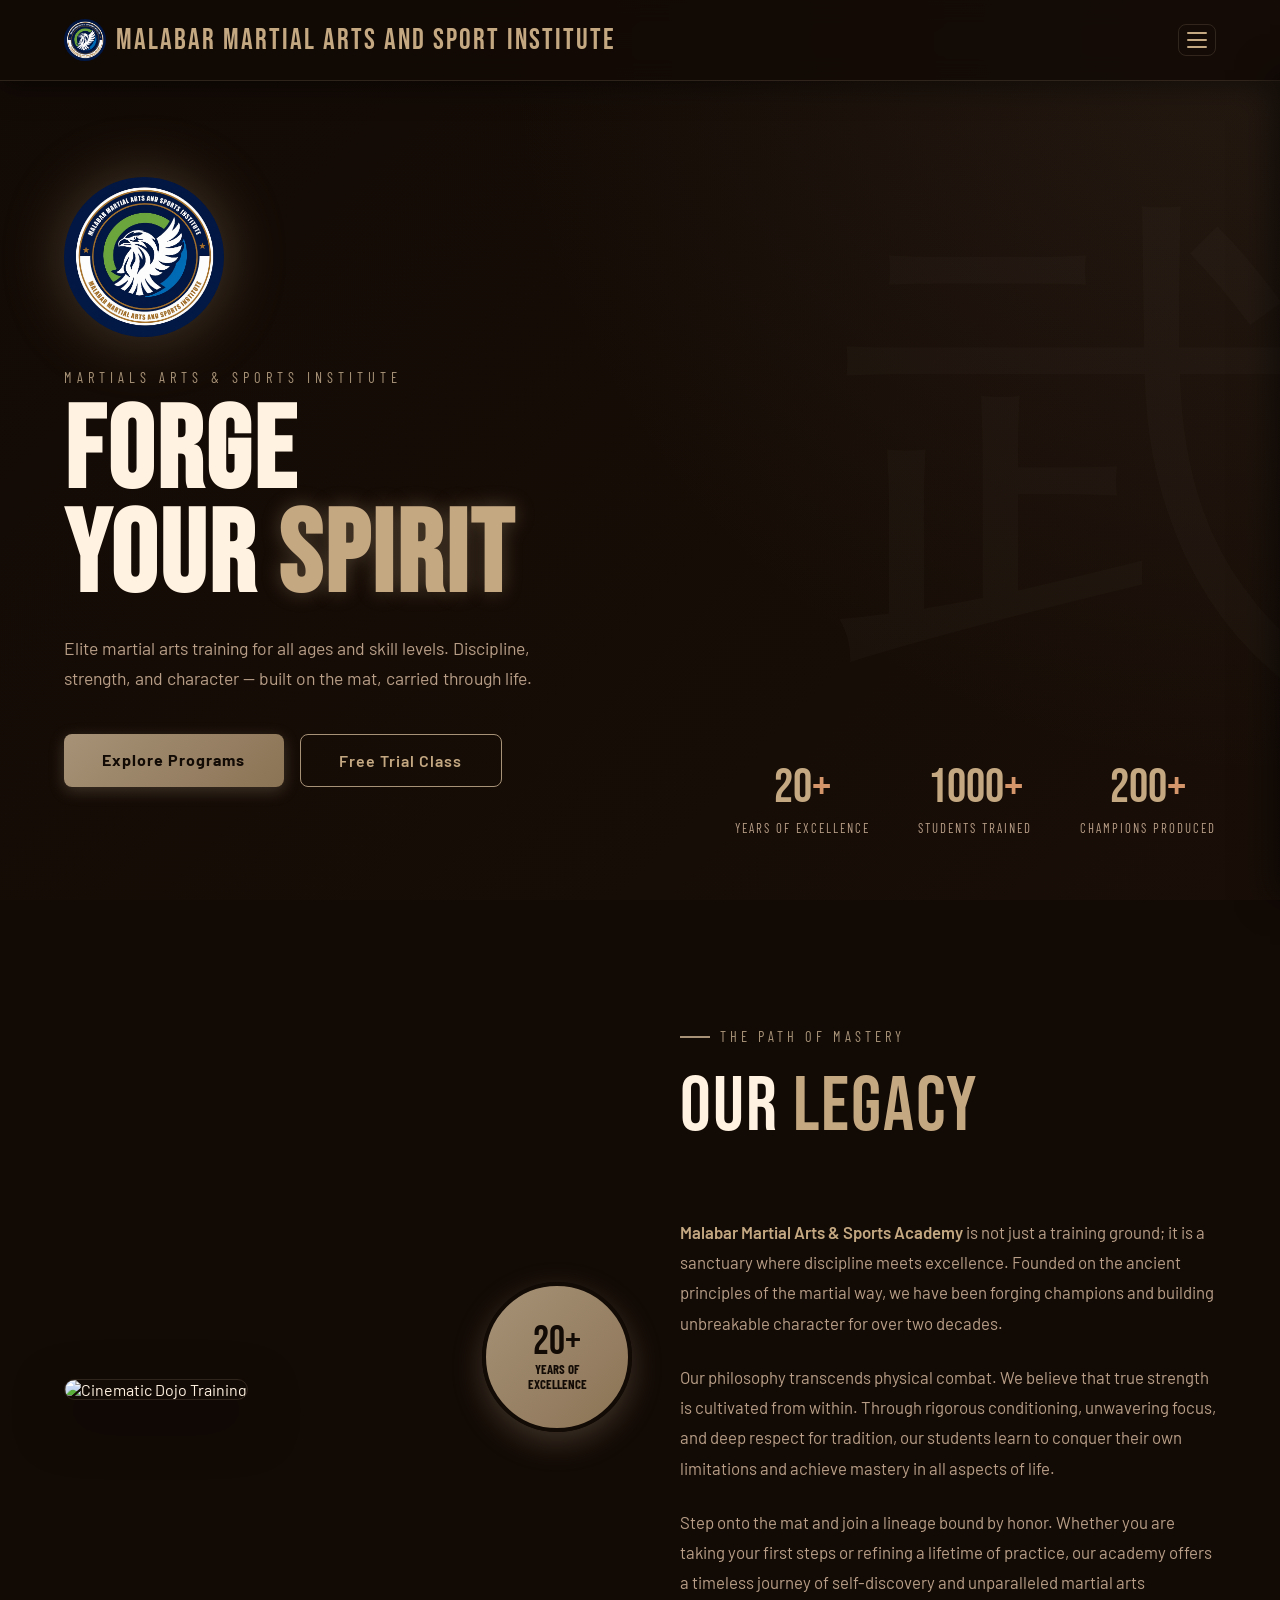
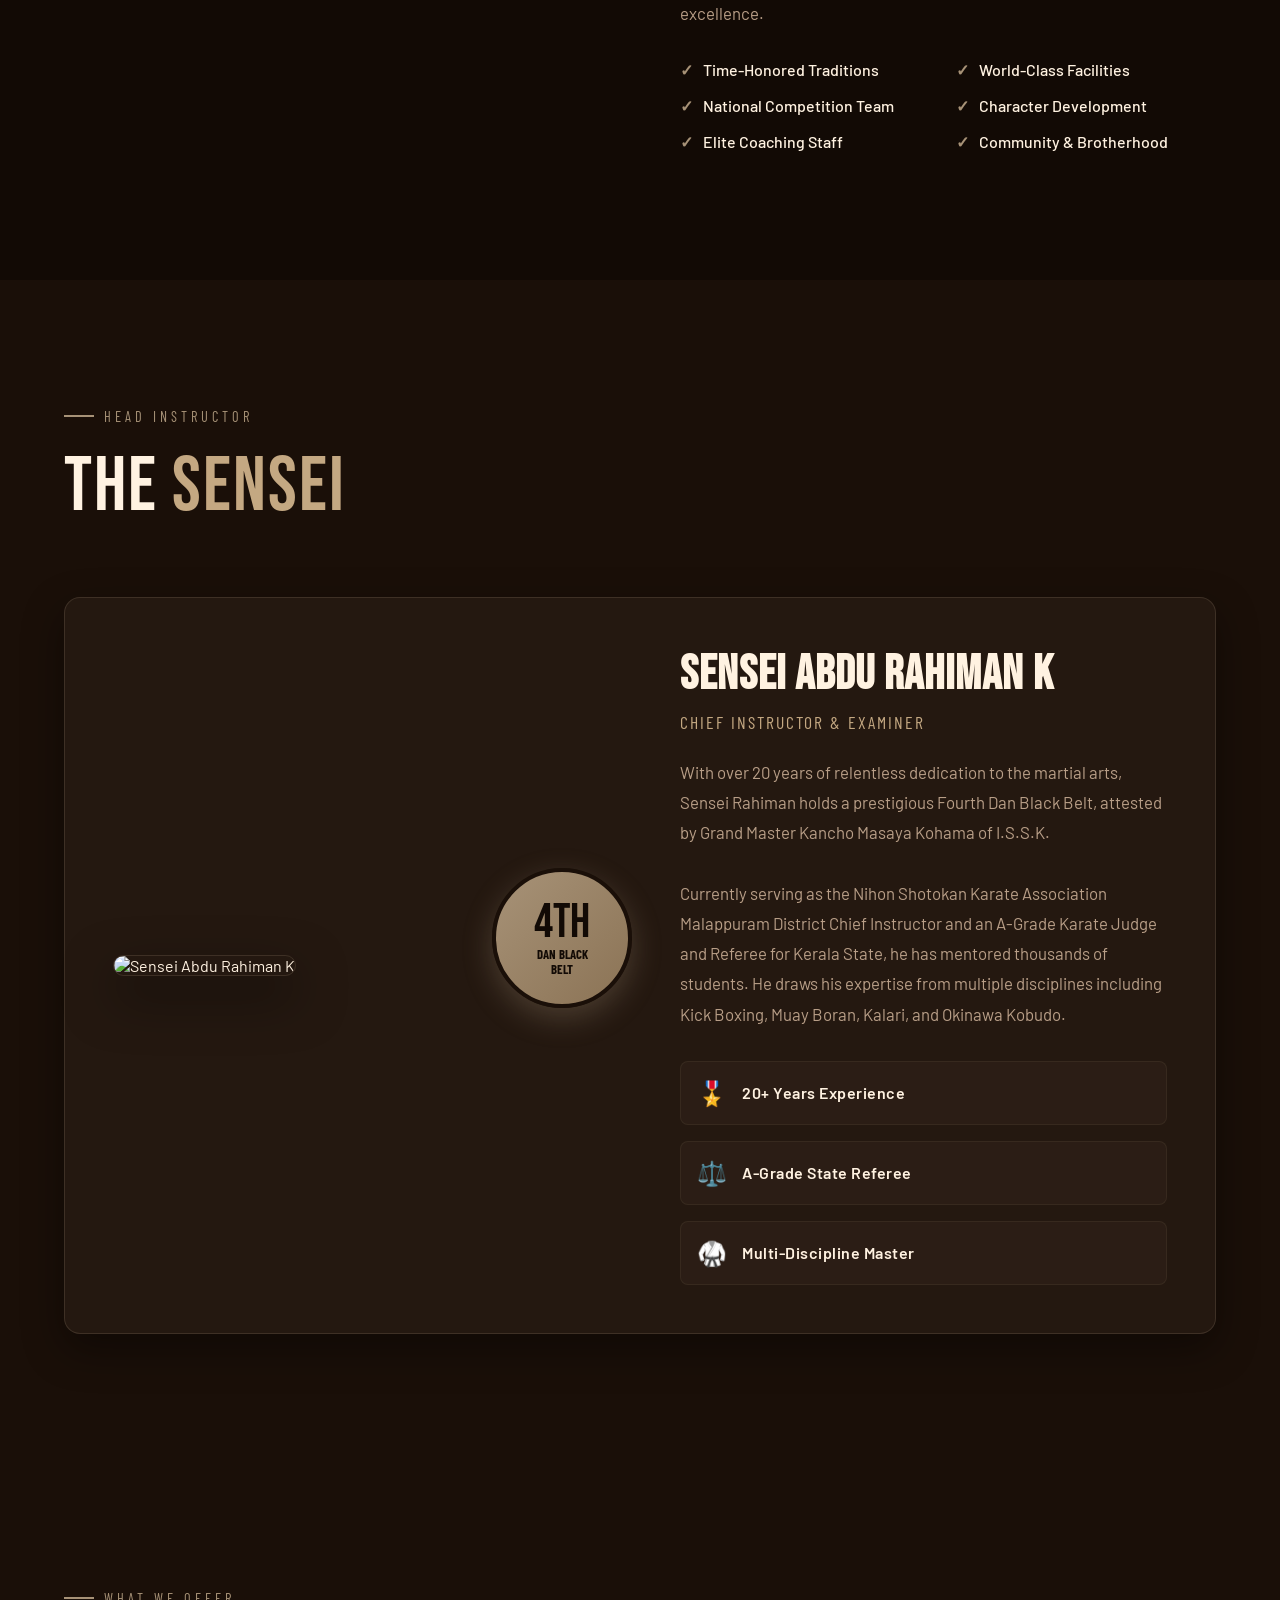
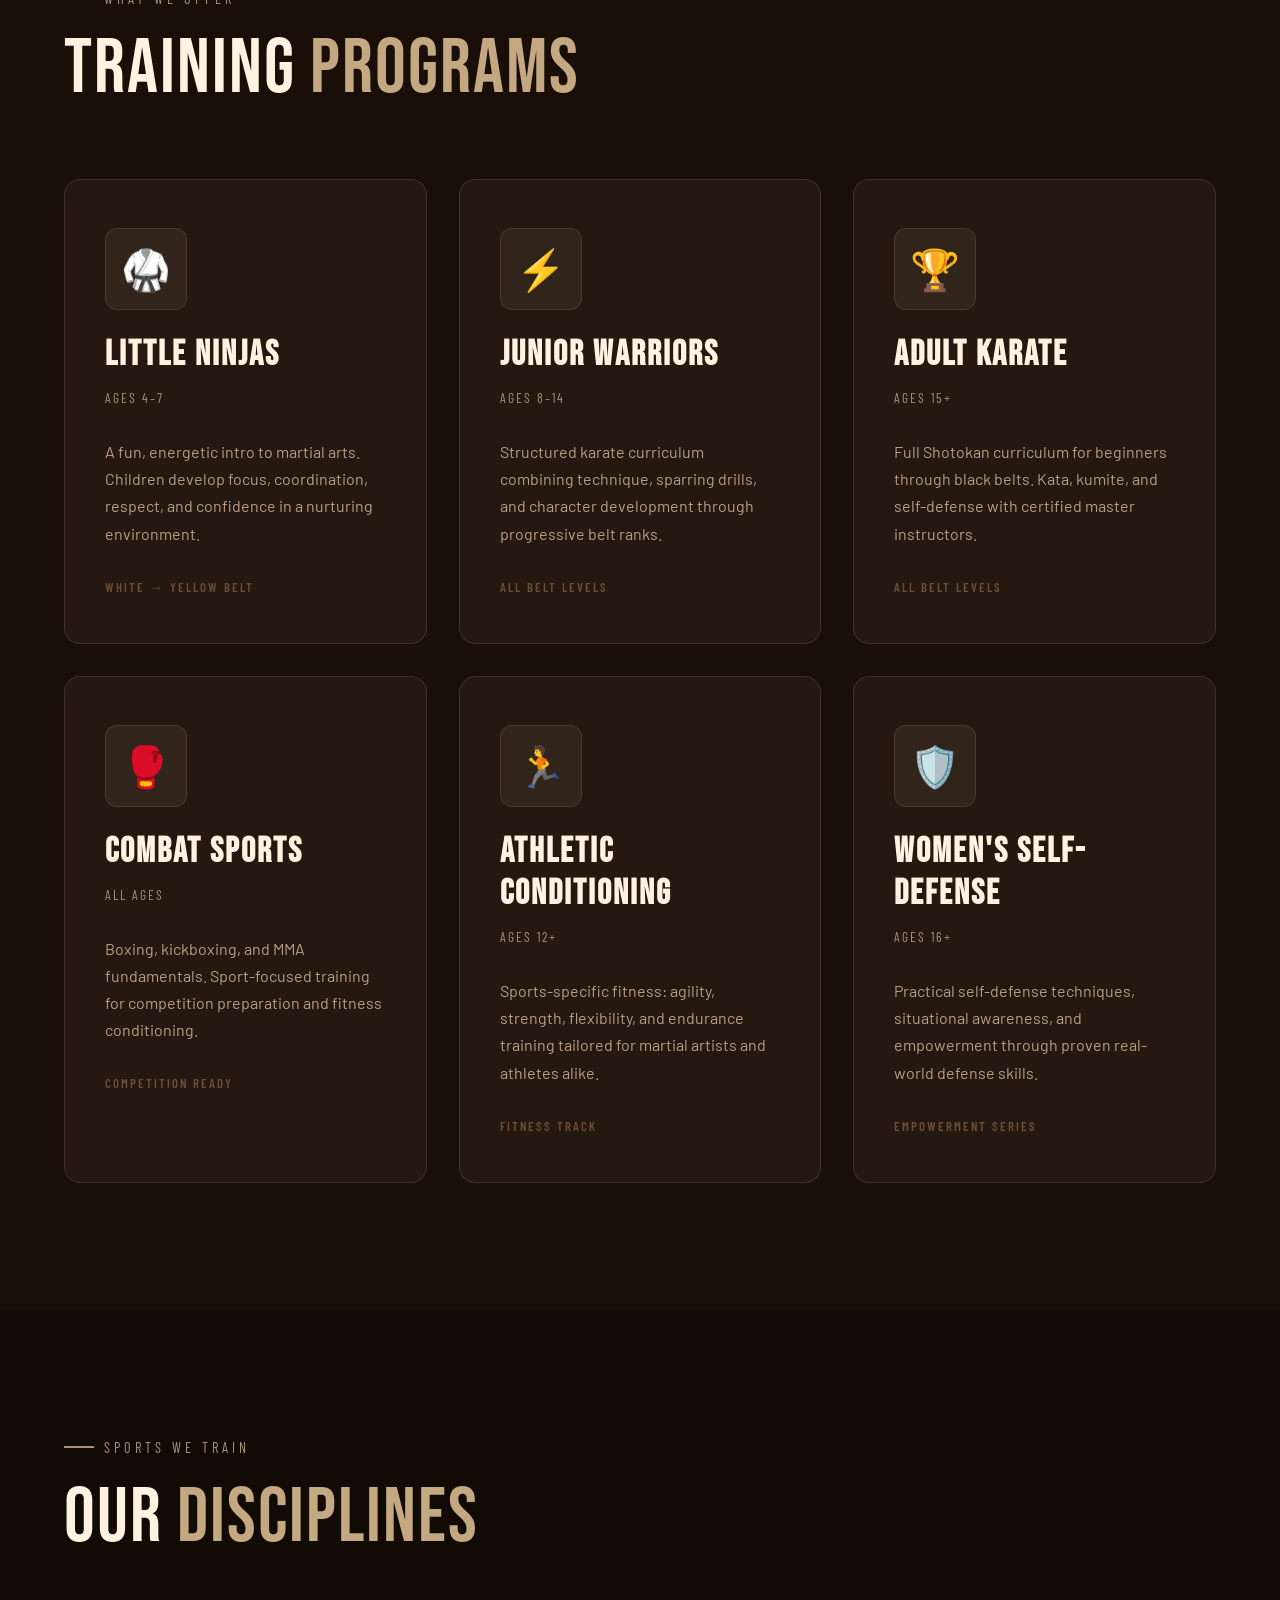
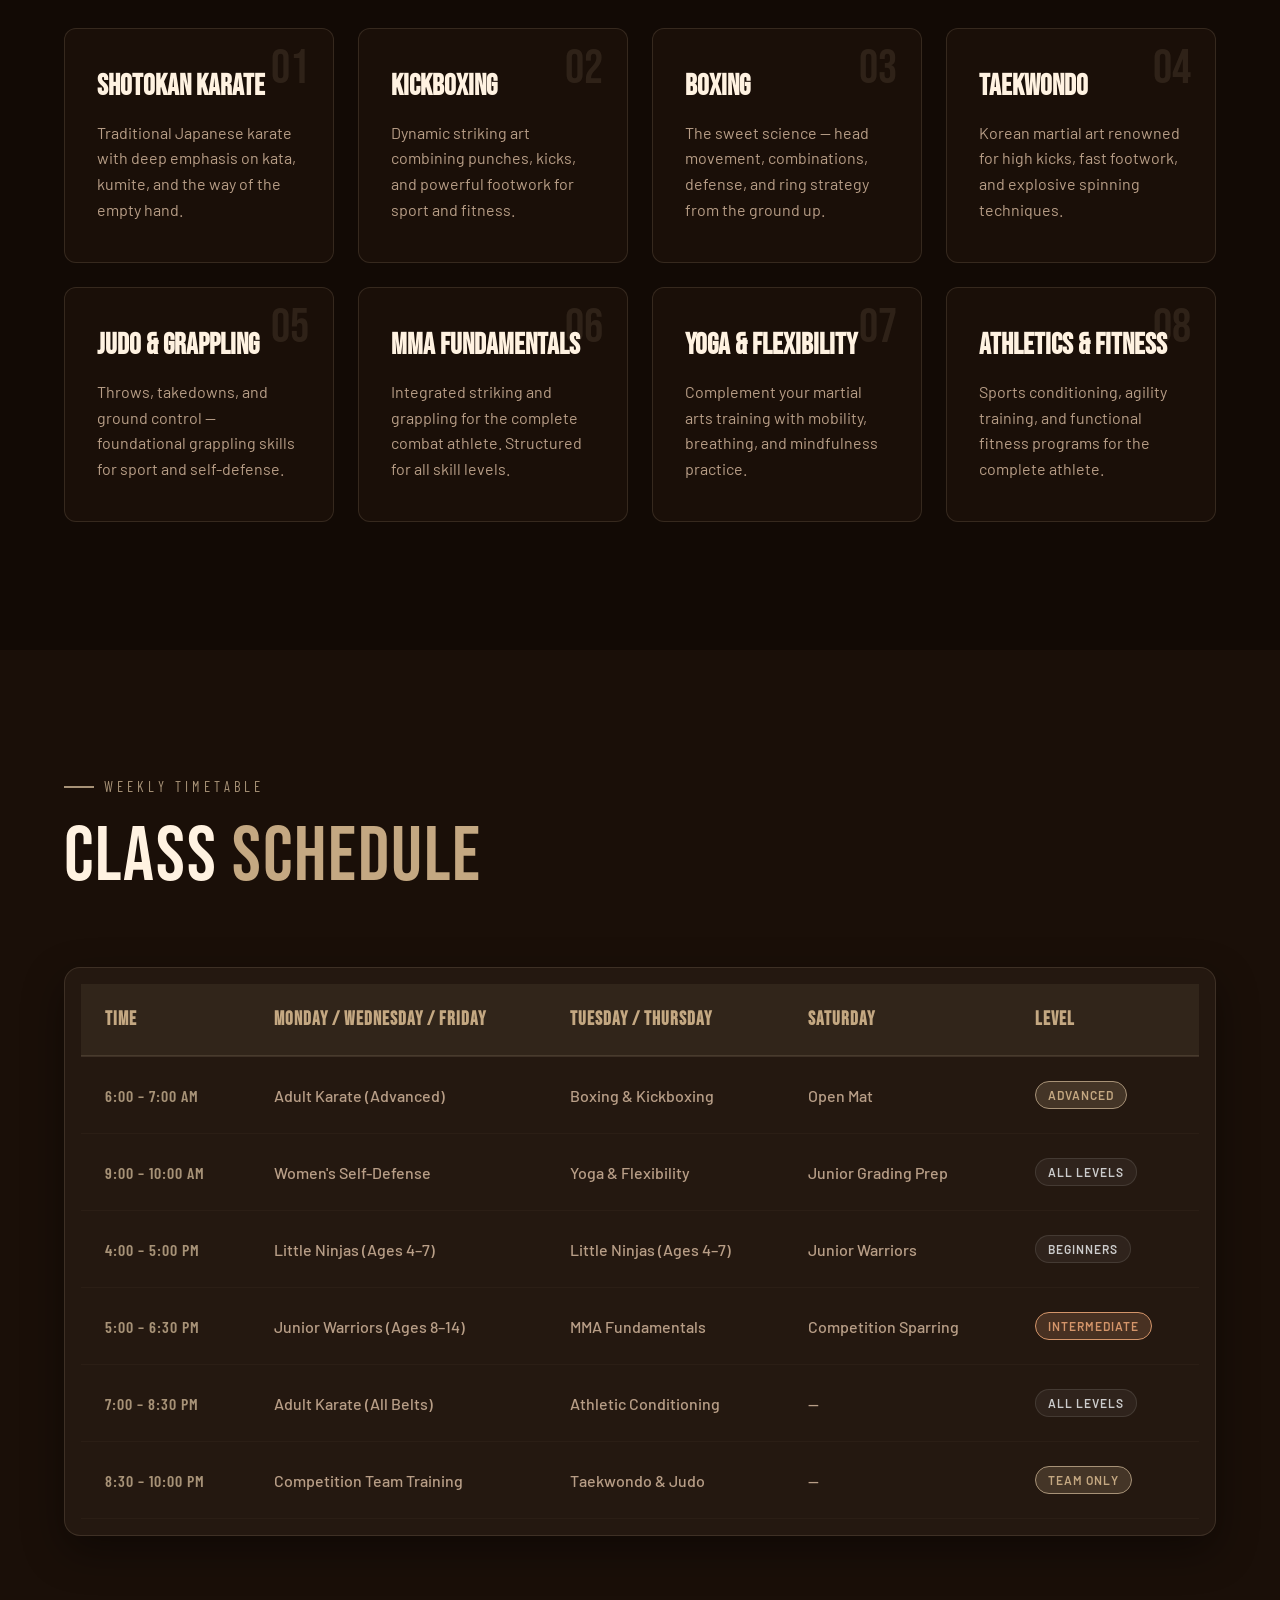
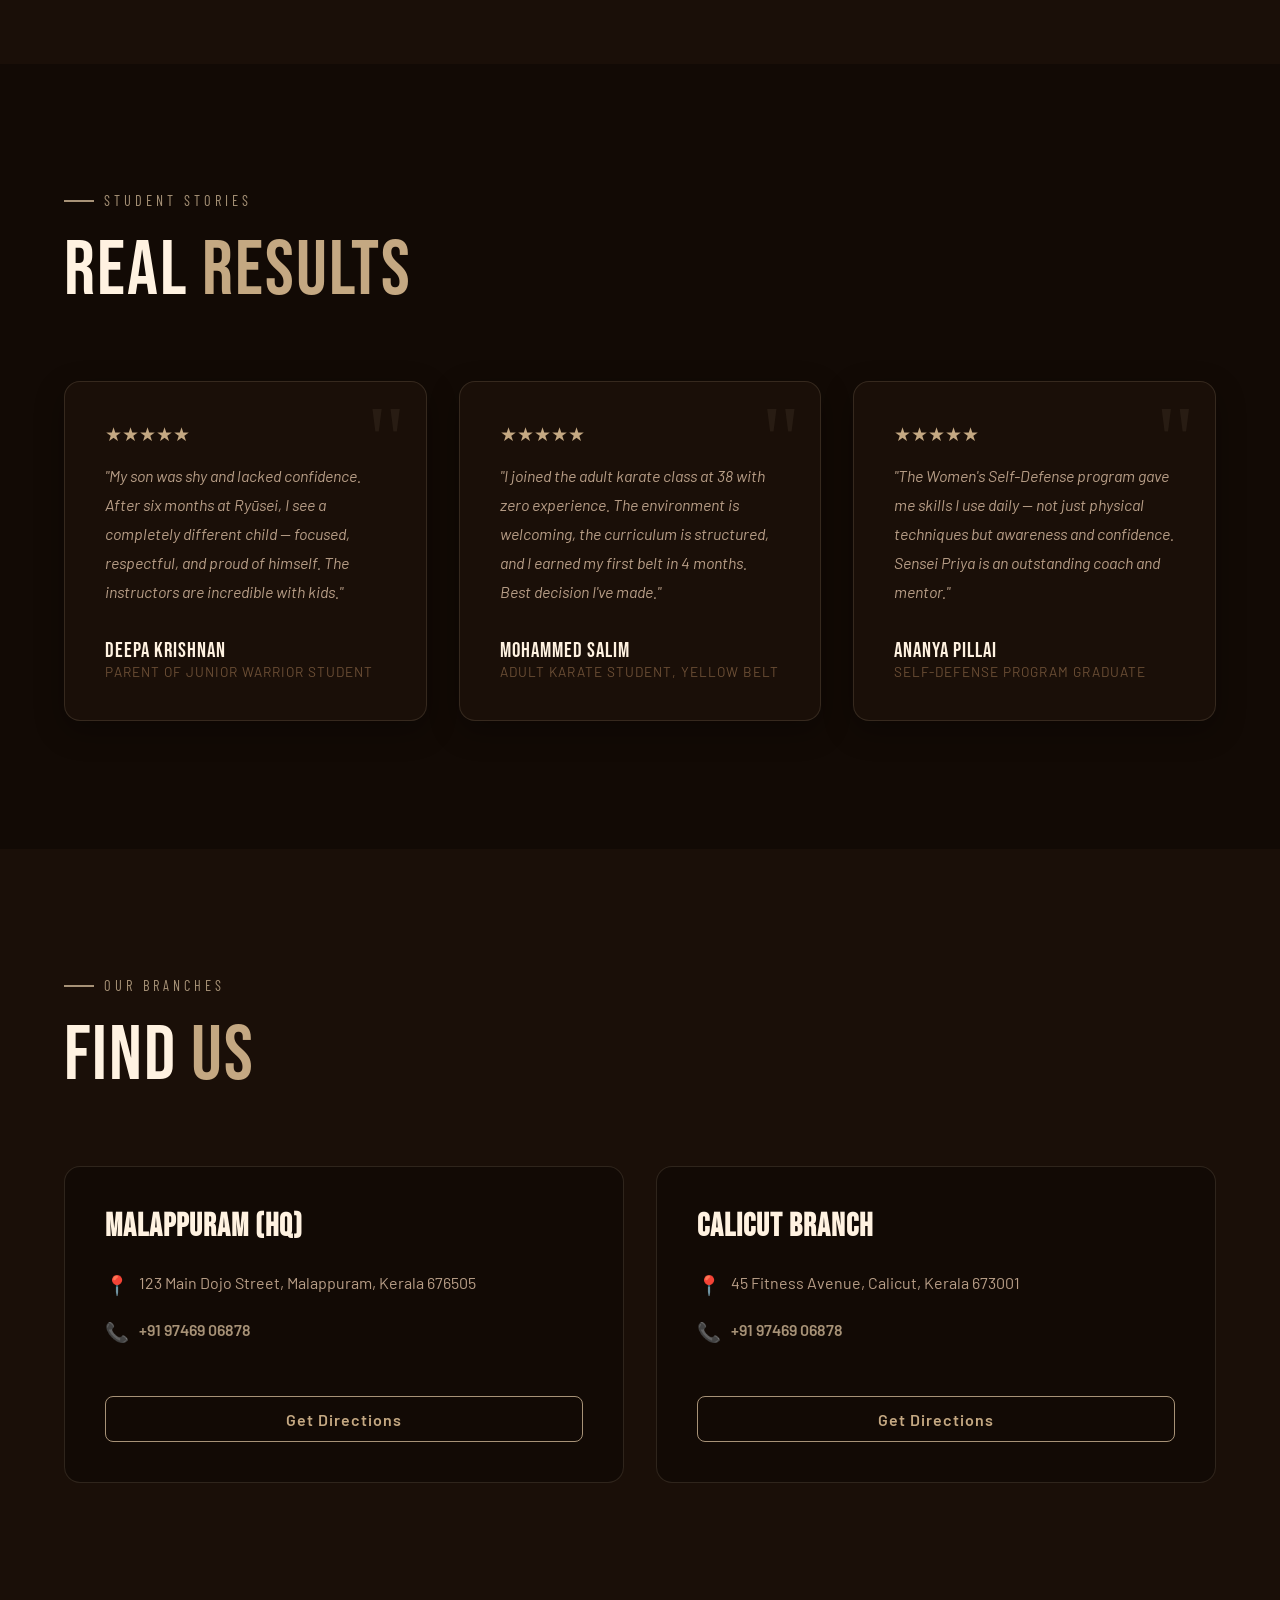
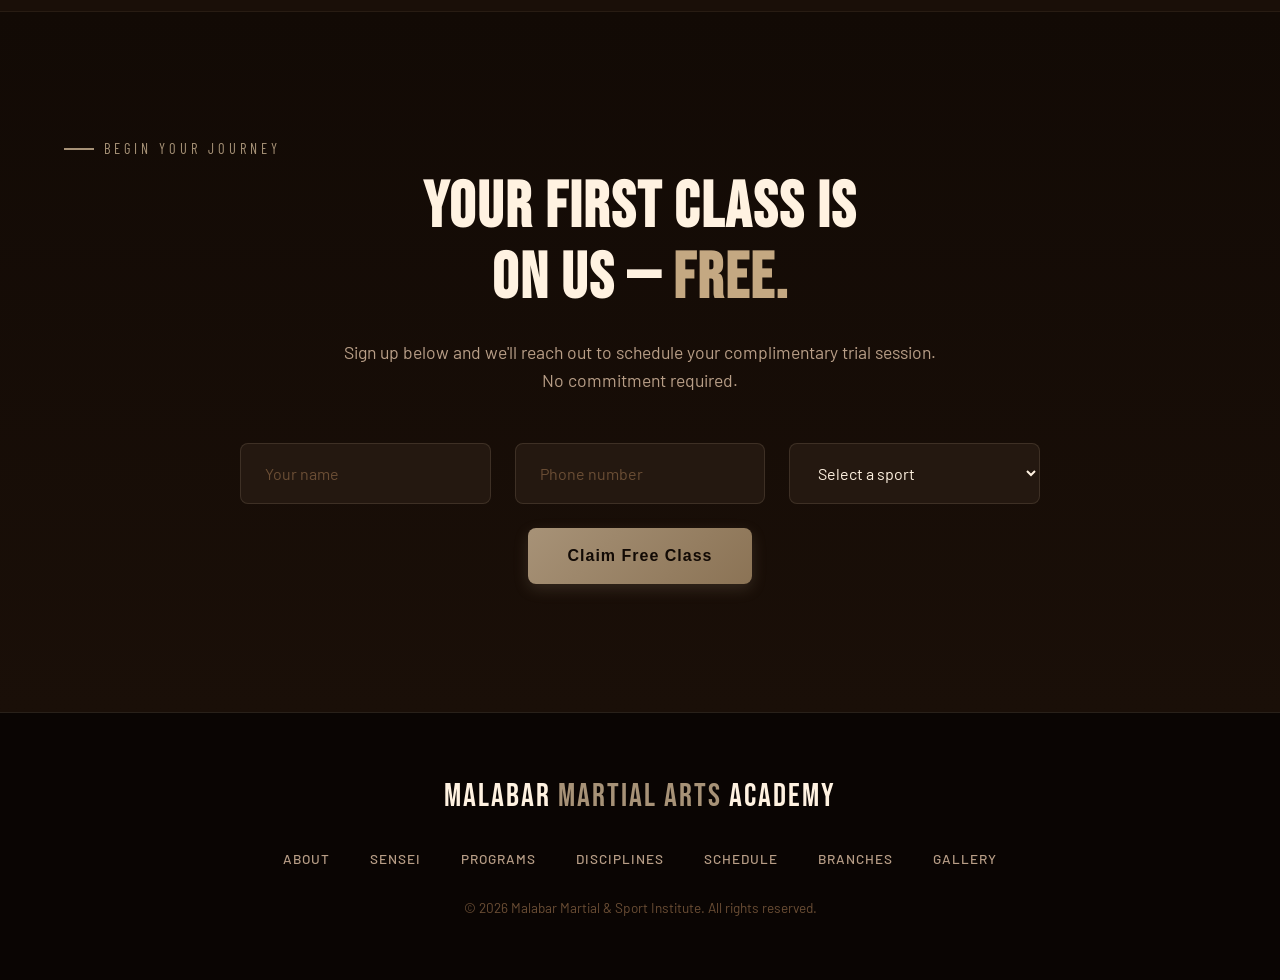
==== commit 095181db: "updated website" ====
--- a/index.html
+++ b/index.html
@@ -13,7 +13,7 @@
 <nav>
   <a href="index.html" class="nav-logo">
     <img src="logo.png" alt="MMASI Logo" class="nav-logo-img">
-    <span class="nav-logo-text-desktop">MALABAR MARTIAL <span> AND SPORT INSTITUTE</span></span>
+    <span class="nav-logo-text-desktop">MALABAR MARTIAL ARTS<span> AND SPORT INSTITUTE</span></span>
     <span class="nav-logo-text-mobile">MMASI</span>
   </a>
   <button class="nav-hamburger" id="hamburger" aria-label="Toggle menu" onclick="toggleMenu()">
@@ -60,7 +60,7 @@
     <div class="hero-logo-center">
       <img src="logo.png" alt="Malabar Martial Arts and Sports Institute Logo" class="hero-logo-img">
     </div>
-    <div class="hero-eyebrow">Karate & Sports Academy</div>
+    <div class="hero-eyebrow">Martials <span>Arts </span>  & Sports Institute</div>
     <h1>FORGE<br>YOUR <span class="accent">SPIRIT</span></h1>
     <p class="hero-sub">
       Elite martial arts training for all ages and skill levels. Discipline, strength, and character — built on the mat, carried through life.
@@ -81,7 +81,7 @@
       <div class="stat-label">Students Trained</div>
     </div>
     <div class="stat-item">
-      <div class="stat-num">50<span>+</span></div>
+      <div class="stat-num">200<span>+</span></div>
       <div class="stat-label">Champions Produced</div>
     </div>
   </div>
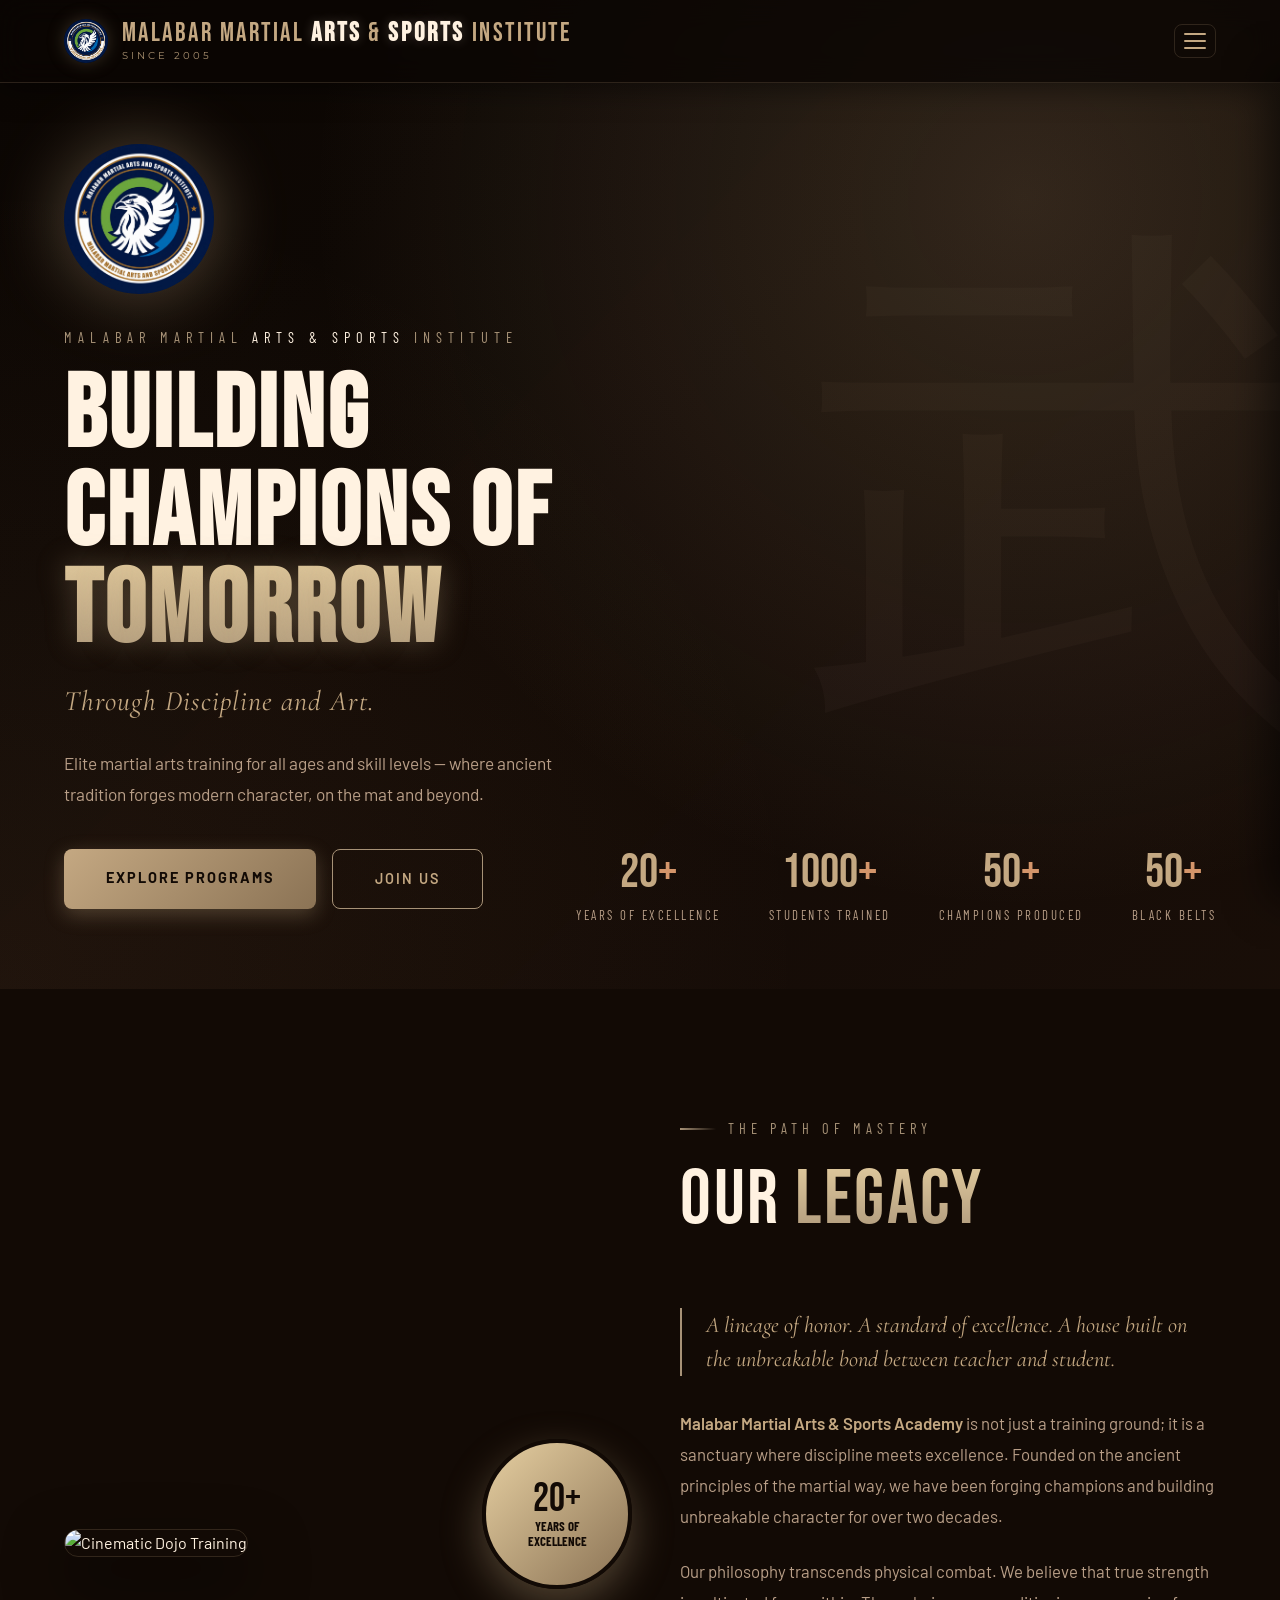
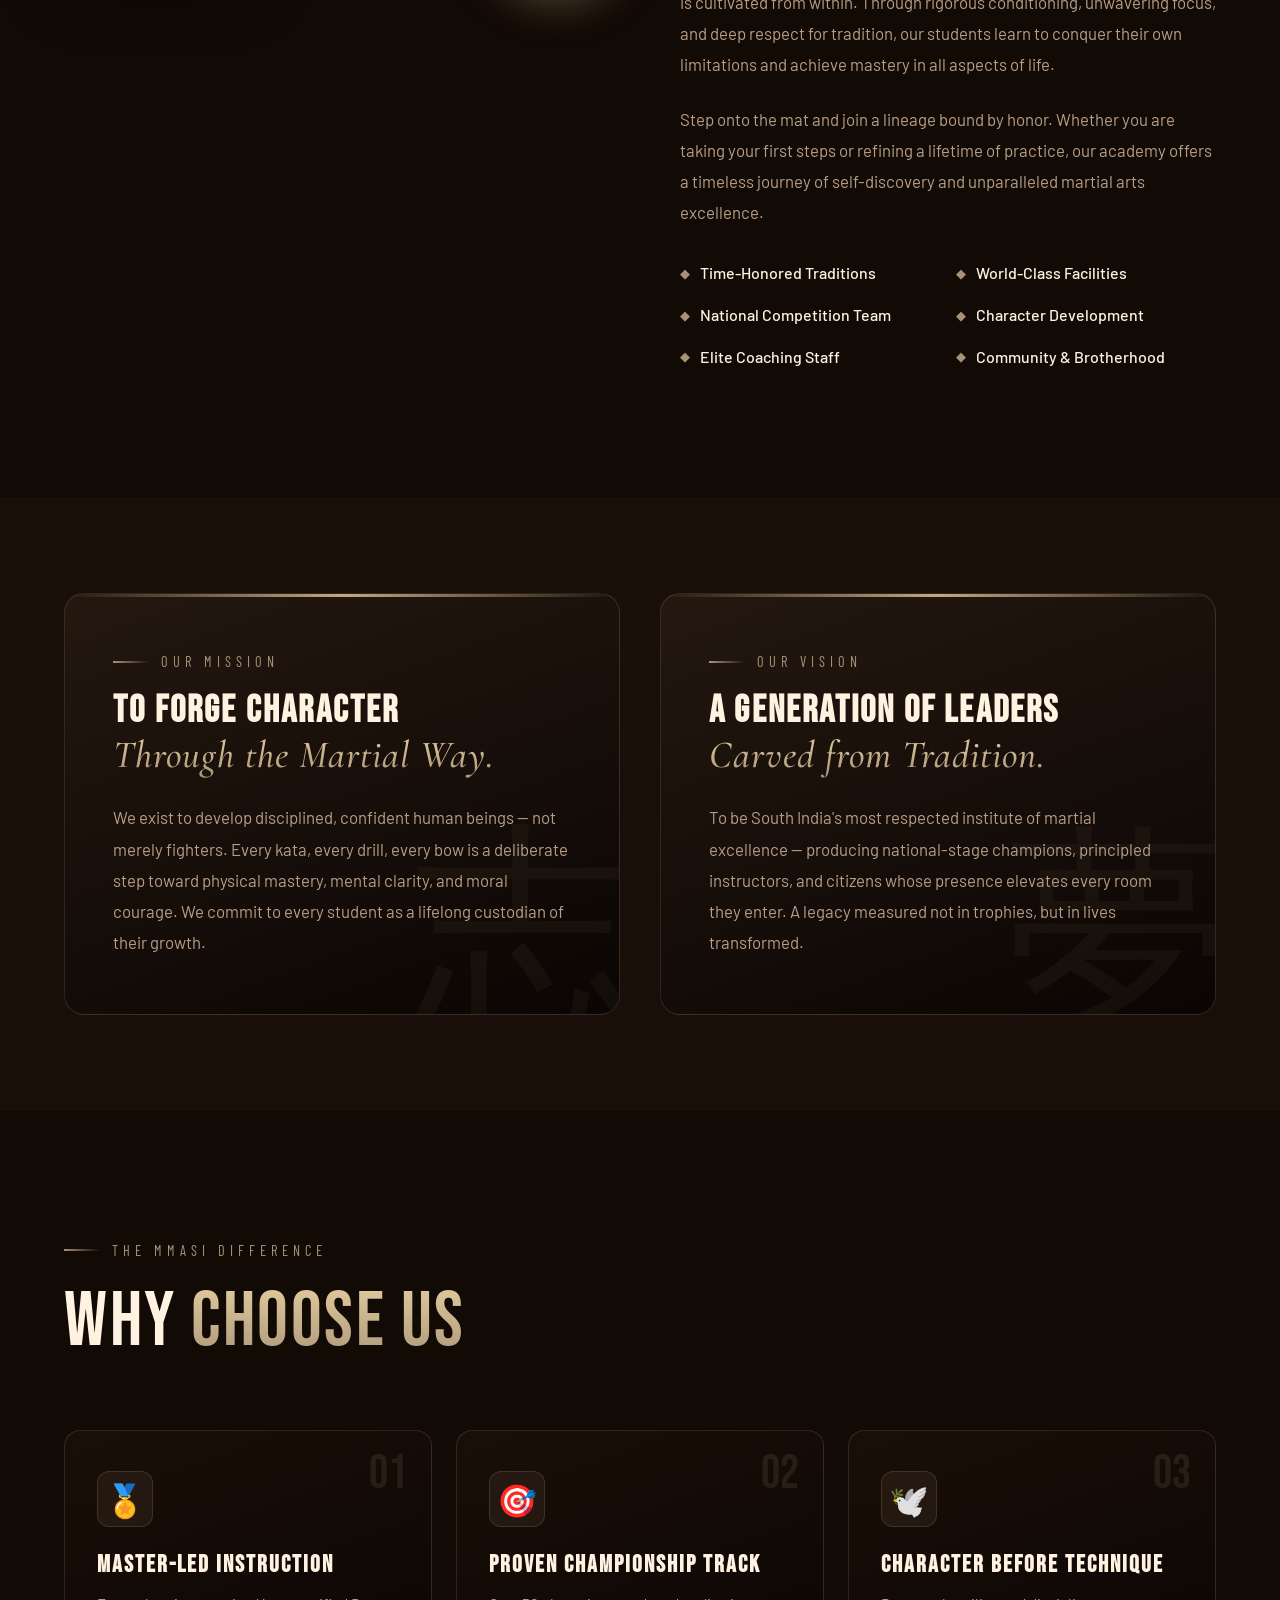
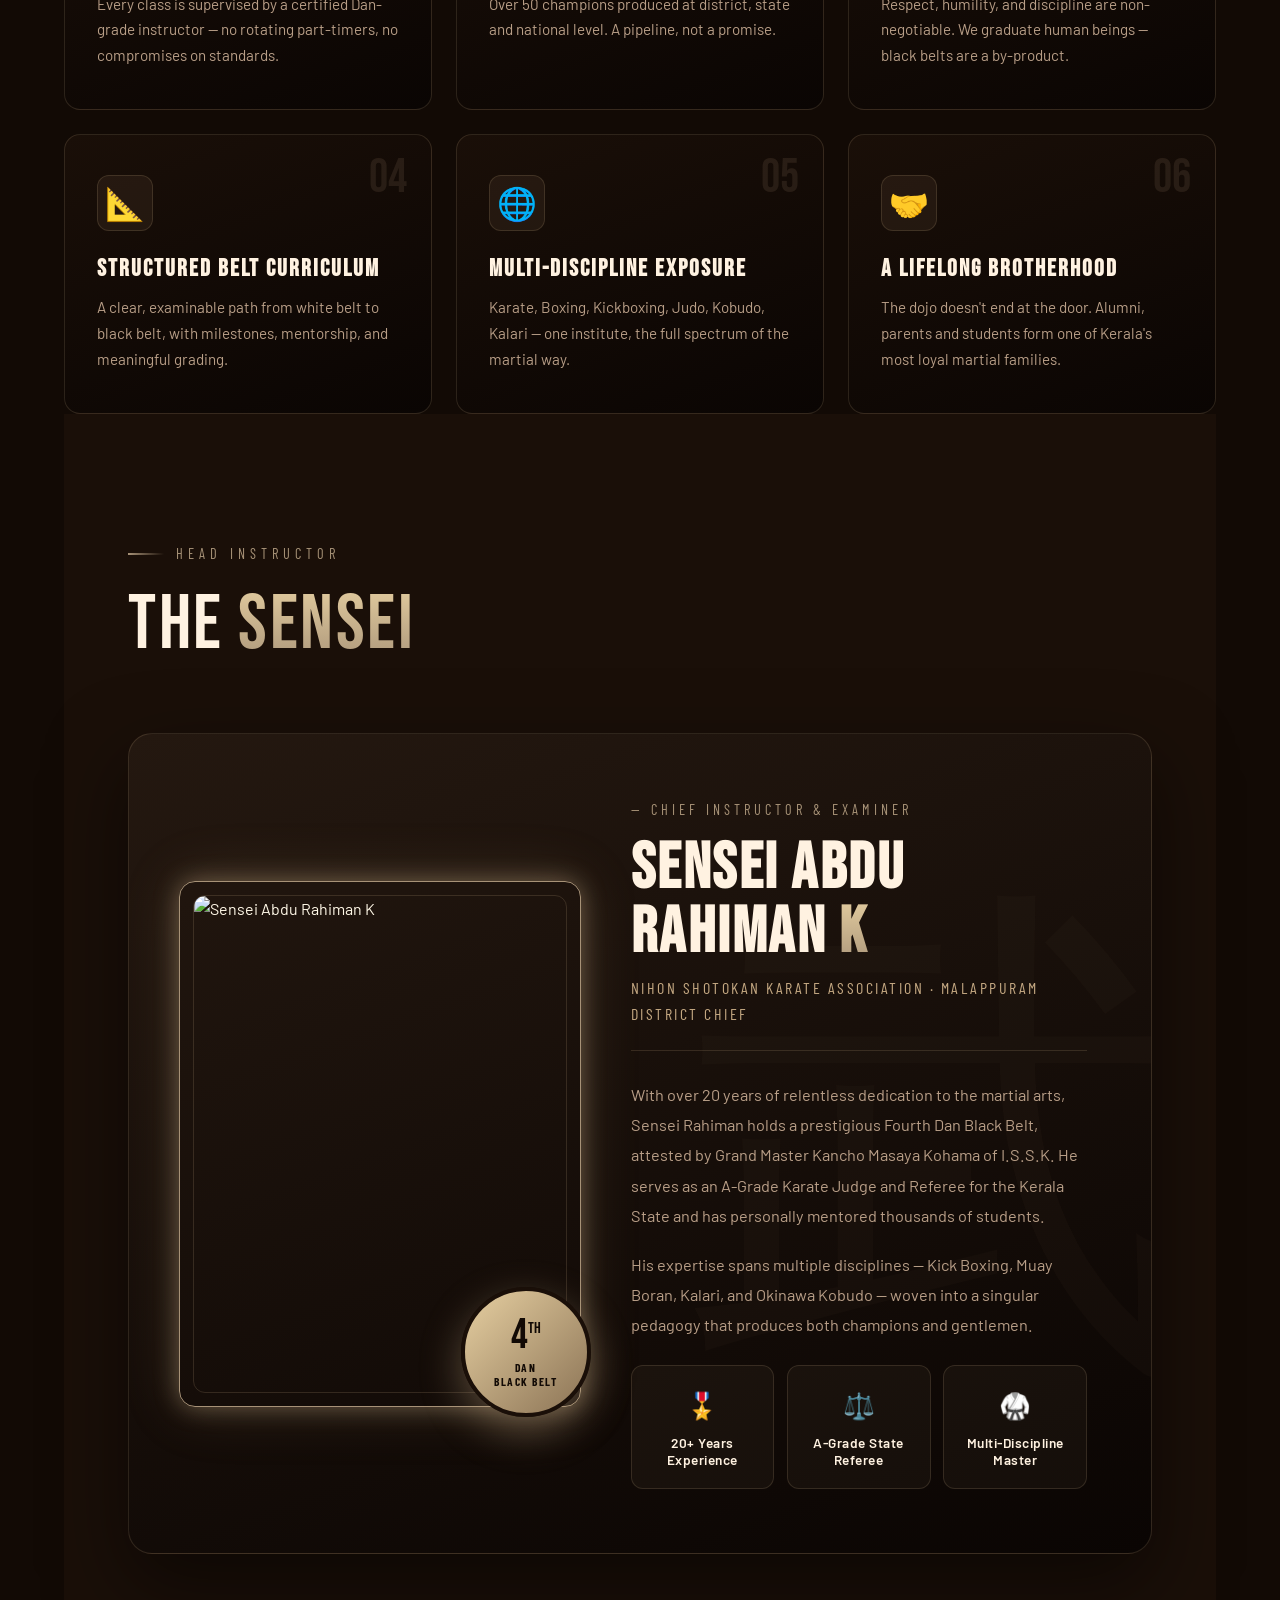
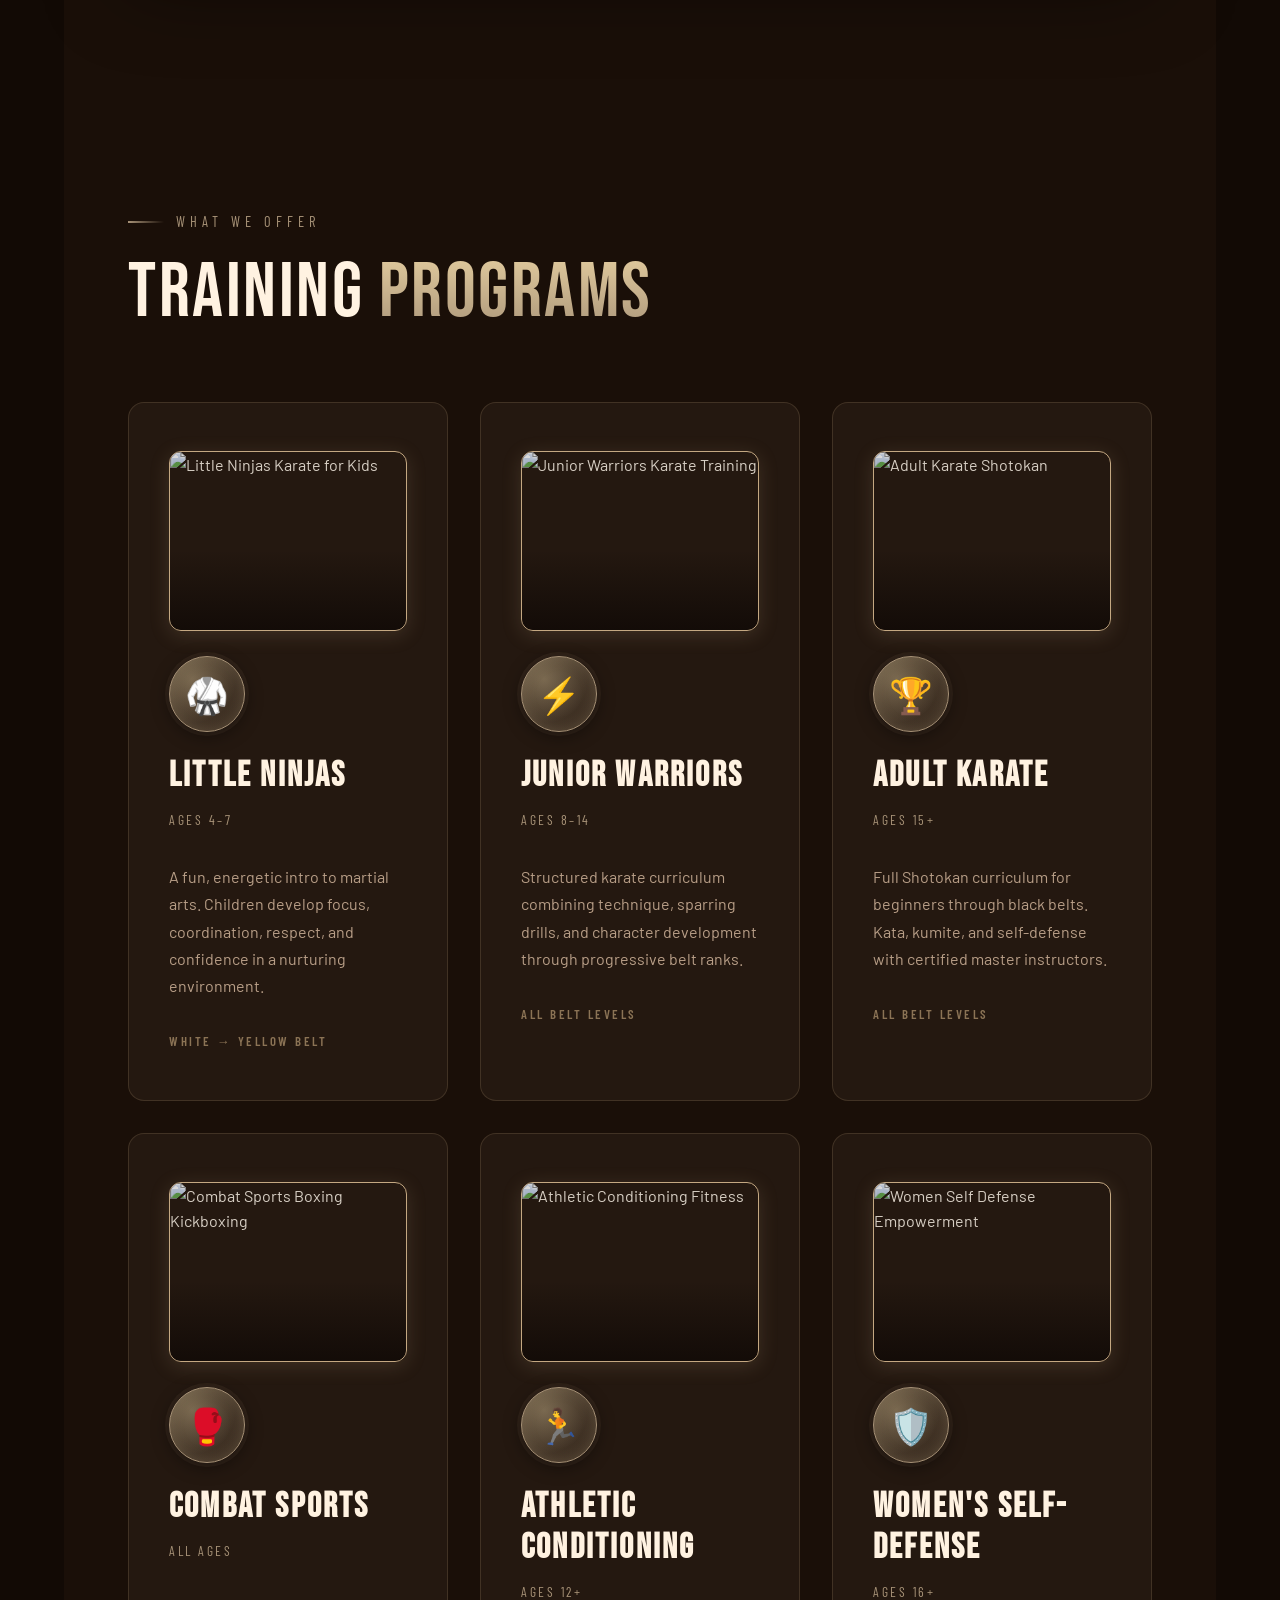
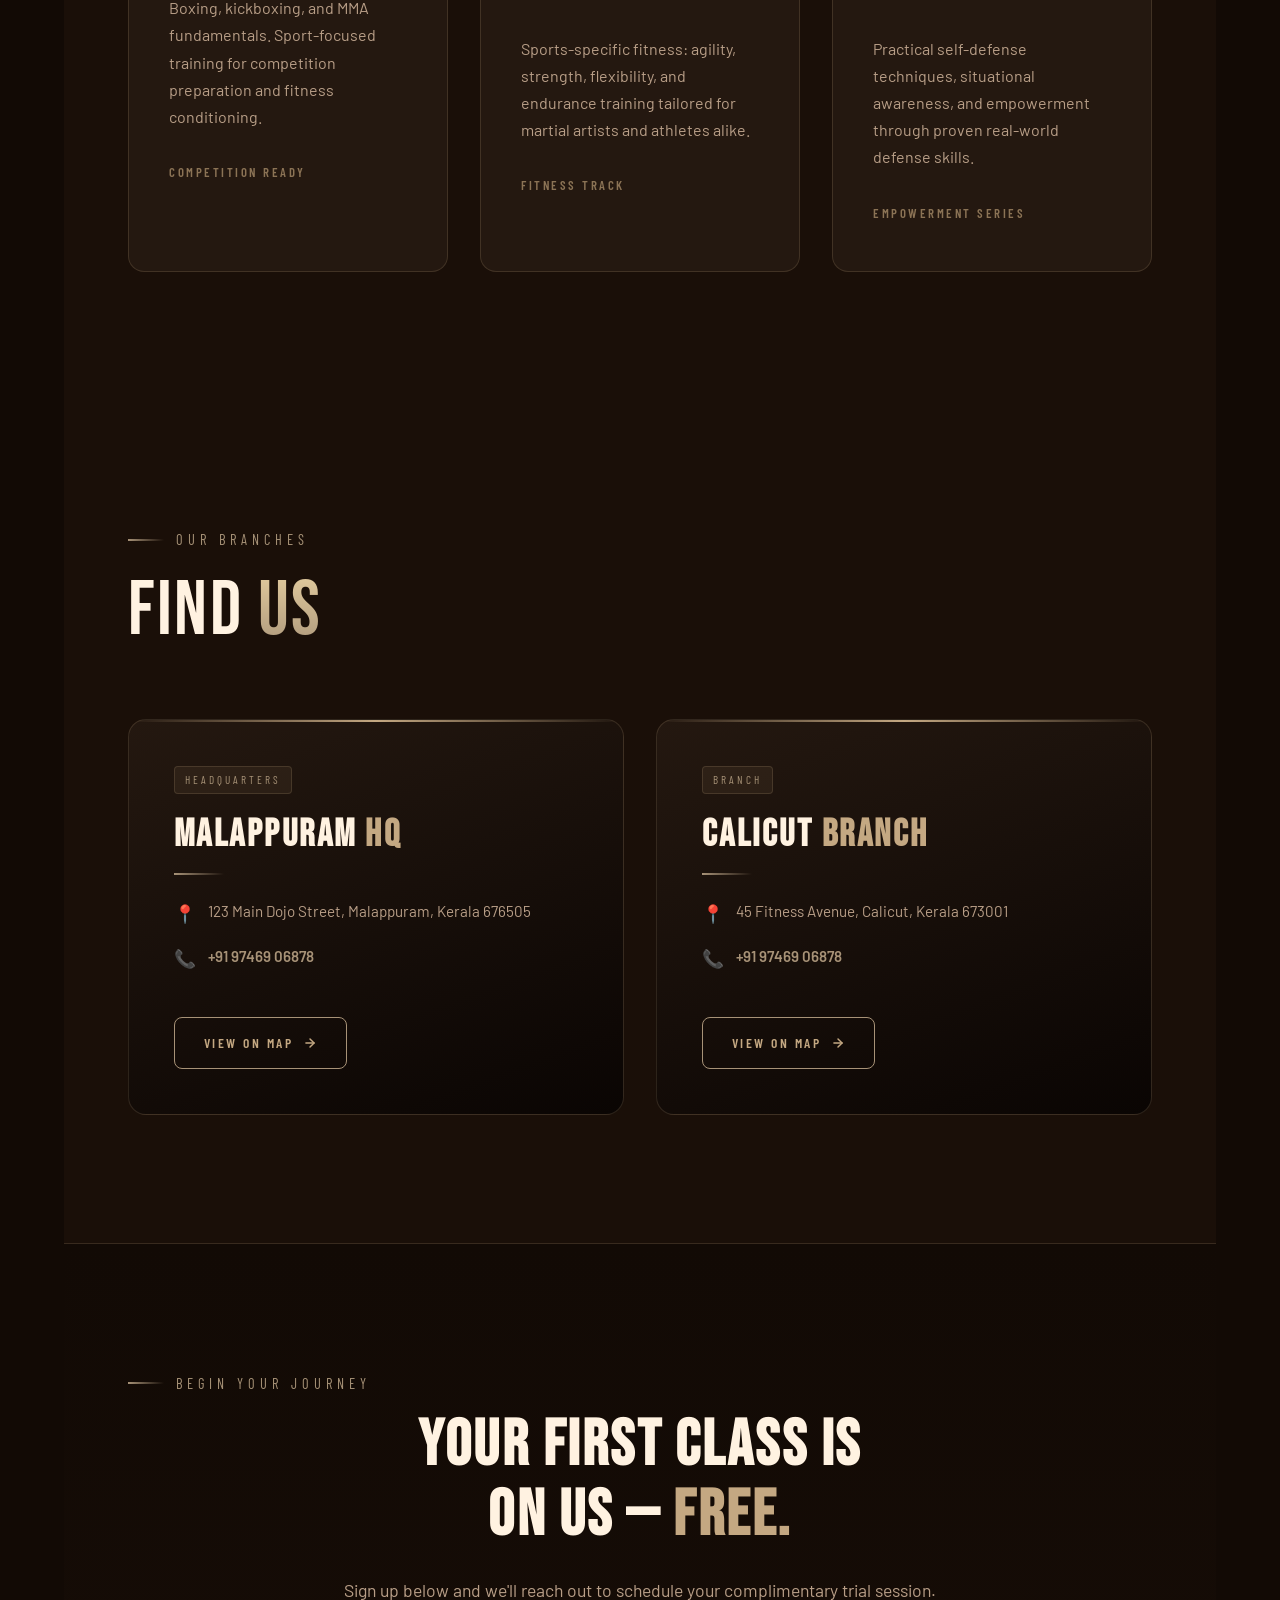
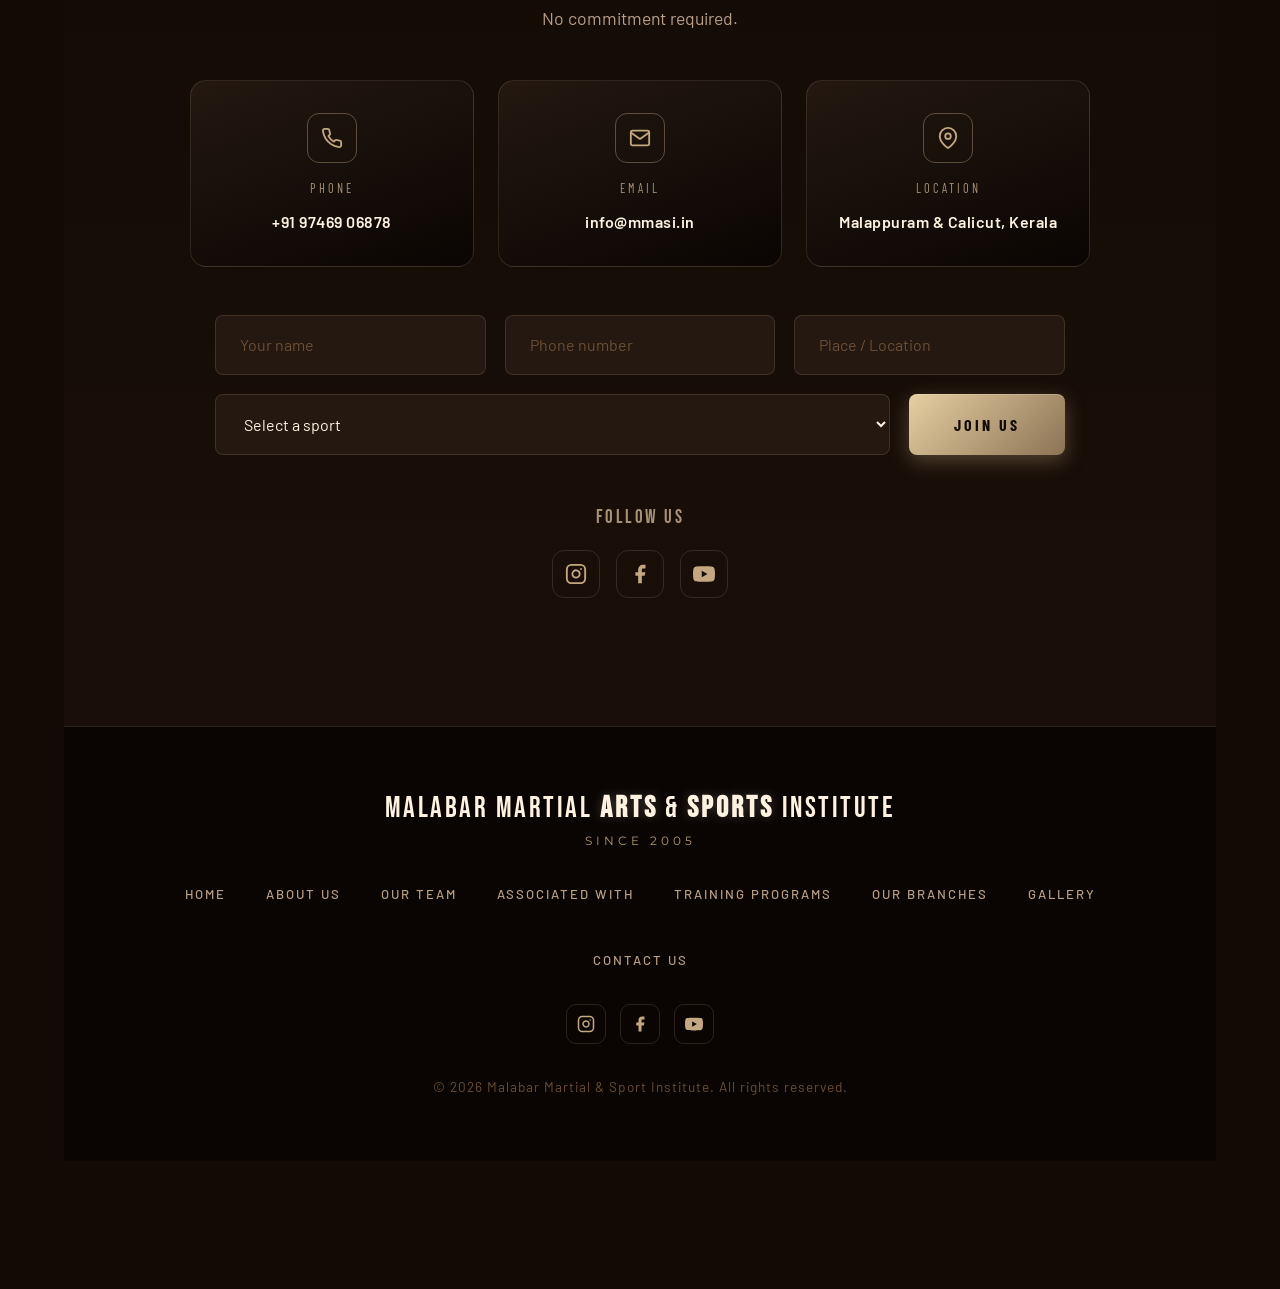
==== commit 4c4415cf: "Updated website" ====
--- a/index.html
+++ b/index.html
@@ -3,8 +3,9 @@
 <head>
 <meta charset="UTF-8">
 <meta name="viewport" content="width=device-width, initial-scale=1.0">
-<title>Malabar Martial & Sport Institute</title>
-<link href="https://fonts.googleapis.com/css2?family=Bebas+Neue&family=Barlow:wght@300;400;500;600;700&family=Barlow+Condensed:wght@400;600;700&display=swap" rel="stylesheet">
+<title>Malabar Martial & Sport Institute — Building Champions of Tomorrow</title>
+<meta name="description" content="Ultra-premium karate & martial arts academy in Kerala. Discipline, character, and championship training led by a 4th Dan Chief Instructor.">
+<link href="https://fonts.googleapis.com/css2?family=Bebas+Neue&family=Montserrat:wght@300;400;500&family=Barlow:wght@300;400;500;600;700&family=Barlow+Condensed:wght@400;600;700&family=Cormorant+Garamond:ital,wght@1,400;1,500&display=swap" rel="stylesheet">
 <link rel="stylesheet" href="styles.css">
 </head>
 <body>
@@ -13,8 +14,11 @@
 <nav>
   <a href="index.html" class="nav-logo">
     <img src="logo.png" alt="MMASI Logo" class="nav-logo-img">
-    <span class="nav-logo-text-desktop">MALABAR MARTIAL ARTS<span> AND SPORT INSTITUTE</span></span>
-    <span class="nav-logo-text-mobile">MMASI</span>
+    <span class="nav-logo-text-wrap">
+      <span class="nav-logo-text-desktop">MALABAR MARTIAL <span class="logo-arts">ARTS</span> &amp; <span class="logo-sports">SPORTS</span> INSTITUTE</span>
+      <span class="nav-logo-text-mobile">MMASI</span>
+      <span class="nav-logo-tag">Since 2005</span>
+    </span>
   </a>
   <button class="nav-hamburger" id="hamburger" aria-label="Toggle menu" onclick="toggleMenu()">
     <span></span><span></span><span></span>
@@ -22,30 +26,27 @@
 
   <div class="nav-drawer" id="navDrawer">
     <ul class="drawer-links">
-      <li><a href="#about" onclick="closeMenu()">About</a></li>
-      <li><a href="#instructors" onclick="closeMenu()">Sensei</a></li>
-      <li><a href="#programs" onclick="closeMenu()">Programs</a></li>
-      <li><a href="#disciplines" onclick="closeMenu()">Disciplines</a></li>
-      <li><a href="#schedule" onclick="closeMenu()">Schedule</a></li>
-      <li><a href="#locations" onclick="closeMenu()">Branches</a></li>
-      <li><a href="gallery.html">Gallery</a></li>
+      <li><a href="index.html" onclick="closeMenu()">Home</a></li>
+      <li><a href="#about" onclick="closeMenu()">About Us</a></li>
+      <li><a href="team.html" onclick="closeMenu()">Our Team</a></li>
+      <li><a href="associated.html" onclick="closeMenu()">Associated With</a></li>
+      <li><a href="#programs" onclick="closeMenu()">Training Programs</a></li>
+      <li><a href="gallery.html" onclick="closeMenu()">Gallery</a></li>
+      <li><a href="#contact" onclick="closeMenu()">Contact Us</a></li>
     </ul>
-    <div class="drawer-form-section">
-      <div class="drawer-form-label">Free Trial Class</div>
-      <form onsubmit="sendToWhatsApp(event); closeMenu();">
-        <input type="text" id="drawer-name" placeholder="Your name" required>
-        <input type="tel" id="drawer-phone" placeholder="Phone number" required>
-        <select id="drawer-sport" required>
-          <option value="" disabled selected>Select a sport</option>
-          <option value="Karate">Karate</option>
-          <option value="Boxing & Kickboxing">Boxing & Kickboxing</option>
-          <option value="Taekwondo">Taekwondo</option>
-          <option value="Women's Self-Defense">Women's Self-Defense</option>
-          <option value="Judo & Grappling">Judo & Grappling</option>
-          <option value="MMA Fundamentals">MMA Fundamentals</option>
-        </select>
-        <button type="submit" class="drawer-submit">Send via WhatsApp</button>
-      </form>
+    <div class="drawer-social">
+      <div class="drawer-social-label">Follow Us</div>
+      <div class="drawer-social-links">
+        <a href="https://instagram.com" target="_blank" rel="noopener" aria-label="Instagram">
+          <svg width="22" height="22" viewBox="0 0 24 24" fill="none" stroke="currentColor" stroke-width="2" stroke-linecap="round" stroke-linejoin="round"><rect x="2" y="2" width="20" height="20" rx="5" ry="5"/><path d="M16 11.37A4 4 0 1 1 12.63 8 4 4 0 0 1 16 11.37z"/><line x1="17.5" y1="6.5" x2="17.51" y2="6.5"/></svg>
+        </a>
+        <a href="https://facebook.com" target="_blank" rel="noopener" aria-label="Facebook">
+          <svg width="22" height="22" viewBox="0 0 24 24" fill="currentColor"><path d="M18 2h-3a5 5 0 0 0-5 5v3H7v4h3v8h4v-8h3l1-4h-4V7a1 1 0 0 1 1-1h3z"/></svg>
+        </a>
+        <a href="https://youtube.com" target="_blank" rel="noopener" aria-label="YouTube">
+          <svg width="22" height="22" viewBox="0 0 24 24" fill="currentColor"><path d="M23.5 6.19a3.02 3.02 0 0 0-2.12-2.14C19.56 3.5 12 3.5 12 3.5s-7.56 0-9.38.55A3.02 3.02 0 0 0 .5 6.19 31.5 31.5 0 0 0 0 12a31.5 31.5 0 0 0 .5 5.81 3.02 3.02 0 0 0 2.12 2.14c1.82.55 9.38.55 9.38.55s7.56 0 9.38-.55a3.02 3.02 0 0 0 2.12-2.14A31.5 31.5 0 0 0 24 12a31.5 31.5 0 0 0-.5-5.81zM9.55 15.5V8.5l6.27 3.5-6.27 3.5z"/></svg>
+        </a>
+      </div>
     </div>
   </div>
 </nav>
@@ -60,14 +61,15 @@
     <div class="hero-logo-center">
       <img src="logo.png" alt="Malabar Martial Arts and Sports Institute Logo" class="hero-logo-img">
     </div>
-    <div class="hero-eyebrow">Martials <span>Arts </span>  & Sports Institute</div>
-    <h1>FORGE<br>YOUR <span class="accent">SPIRIT</span></h1>
+    <div class="hero-eyebrow">Malabar Martial <span class="white">Arts & Sports</span> Institute</div>
+    <h1>BUILDING<br>CHAMPIONS OF<br><span class="accent">TOMORROW</span></h1>
+    <p class="hero-tagline">Through Discipline and Art.</p>
     <p class="hero-sub">
-      Elite martial arts training for all ages and skill levels. Discipline, strength, and character — built on the mat, carried through life.
+      Elite martial arts training for all ages and skill levels — where ancient tradition forges modern character, on the mat and beyond.
     </p>
     <div class="hero-buttons">
       <a href="#programs" class="btn-primary">Explore Programs</a>
-      <a href="#contact" class="btn-ghost">Free Trial Class</a>
+      <a href="#contact" class="btn-ghost">Join Us</a>
     </div>
   </div>
 
@@ -81,8 +83,12 @@
       <div class="stat-label">Students Trained</div>
     </div>
     <div class="stat-item">
-      <div class="stat-num">200<span>+</span></div>
+      <div class="stat-num">50<span>+</span></div>
       <div class="stat-label">Champions Produced</div>
+    </div>
+    <div class="stat-item">
+      <div class="stat-num">50<span>+</span></div>
+      <div class="stat-label">Black Belts</div>
     </div>
   </div>
 </div>
@@ -99,6 +105,7 @@
   <div class="about-content reveal fade-right delay-2">
     <div class="section-label">The Path of Mastery</div>
     <div class="section-title">OUR <em>LEGACY</em></div>
+    <p class="legacy-pull">A lineage of honor. A standard of excellence. A house built on the unbreakable bond between teacher and student.</p>
     <p><span>Malabar Martial Arts & Sports Academy </span>is not just a training ground; it is a sanctuary where discipline meets excellence. Founded on the ancient principles of the martial way, we have been forging champions and building unbreakable character for over two decades.</p>
     <p>Our philosophy transcends physical combat. We believe that true strength is cultivated from within. Through rigorous conditioning, unwavering focus, and deep respect for tradition, our students learn to conquer their own limitations and achieve mastery in all aspects of life.</p>
     <p>Step onto the mat and join a lineage bound by honor. Whether you are taking your first steps or refining a lifetime of practice, our academy offers a timeless journey of self-discovery and unparalleled martial arts excellence.</p>
@@ -113,24 +120,89 @@
   </div>
 </section>
 
-<!-- INSTRUCTORS -->
+<!-- MISSION & VISION -->
+<section id="mission-vision">
+  <div class="mv-grid">
+    <div class="mv-card reveal fade-left">
+      <div class="mv-kanji">志</div>
+      <div class="section-label">Our Mission</div>
+      <h3 class="mv-title">To Forge Character<br><em>Through the Martial Way.</em></h3>
+      <p>We exist to develop disciplined, confident human beings — not merely fighters. Every kata, every drill, every bow is a deliberate step toward physical mastery, mental clarity, and moral courage. We commit to every student as a lifelong custodian of their growth.</p>
+    </div>
+    <div class="mv-card reveal fade-right delay-1">
+      <div class="mv-kanji">夢</div>
+      <div class="section-label">Our Vision</div>
+      <h3 class="mv-title">A Generation of Leaders<br><em>Carved from Tradition.</em></h3>
+      <p>To be South India's most respected institute of martial excellence — producing national-stage champions, principled instructors, and citizens whose presence elevates every room they enter. A legacy measured not in trophies, but in lives transformed.</p>
+    </div>
+  </div>
+</section>
+
+<!-- WHY CHOOSE US -->
+<section id="why-us">
+  <div class="section-label reveal fade-bottom">The MMASI Difference</div>
+  <div class="section-title reveal fade-bottom">Why <em>Choose Us</em></div>
+  <div class="why-grid">
+    <div class="why-card reveal fade-bottom delay-1">
+      <div class="why-num">01</div>
+      <div class="why-icon">🏅</div>
+      <h4>Master-Led Instruction</h4>
+      <p>Every class is supervised by a certified Dan-grade instructor — no rotating part-timers, no compromises on standards.</p>
+    </div>
+    <div class="why-card reveal fade-bottom delay-2">
+      <div class="why-num">02</div>
+      <div class="why-icon">🎯</div>
+      <h4>Proven Championship Track</h4>
+      <p>Over 50 champions produced at district, state and national level. A pipeline, not a promise.</p>
+    </div>
+    <div class="why-card reveal fade-bottom delay-3">
+      <div class="why-num">03</div>
+      <div class="why-icon">🕊️</div>
+      <h4>Character Before Technique</h4>
+      <p>Respect, humility, and discipline are non-negotiable. We graduate human beings — black belts are a by-product.</p>
+    </div>
+    <div class="why-card reveal fade-bottom delay-1">
+      <div class="why-num">04</div>
+      <div class="why-icon">📐</div>
+      <h4>Structured Belt Curriculum</h4>
+      <p>A clear, examinable path from white belt to black belt, with milestones, mentorship, and meaningful grading.</p>
+    </div>
+    <div class="why-card reveal fade-bottom delay-2">
+      <div class="why-num">05</div>
+      <div class="why-icon">🌐</div>
+      <h4>Multi-Discipline Exposure</h4>
+      <p>Karate, Boxing, Kickboxing, Judo, Kobudo, Kalari — one institute, the full spectrum of the martial way.</p>
+    </div>
+    <div class="why-card reveal fade-bottom delay-3">
+      <div class="why-num">06</div>
+      <div class="why-icon">🤝</div>
+      <h4>A Lifelong Brotherhood</h4>
+      <p>The dojo doesn't end at the door. Alumni, parents and students form one of Kerala's most loyal martial families.</p>
+    </div>
+  </div>
+
+<!-- INSTRUCTORS (SINGLE SENSEI) -->
 <section id="instructors">
   <div class="section-label reveal fade-bottom">Head Instructor</div>
   <div class="section-title reveal fade-bottom">THE <em>SENSEI</em></div>
-  <div class="sensei-feature reveal fade-bottom delay-1">
+  <div class="sensei-hero reveal fade-bottom delay-1">
     <div class="sensei-photo-wrap">
-      <img class="sensei-main-photo" src="https://images.unsplash.com/photo-1568602471122-7832951cc4c5?w=800&q=80" alt="Sensei Abdu Rahiman K">
+      <div class="sensei-frame"></div>
+      <img class="sensei-main-photo" src="https://images.unsplash.com/photo-1568602471122-7832951cc4c5?w=900&q=80" alt="Sensei Abdu Rahiman K">
       <div class="sensei-badge">
-        <div class="sensei-badge-num">4th</div>
-        <div class="sensei-badge-text">Dan Black Belt</div>
+        <div class="sensei-badge-num">4<sup>th</sup></div>
+        <div class="sensei-badge-text">Dan<br>Black Belt</div>
       </div>
     </div>
     <div class="sensei-info">
-      <h3 class="sensei-name">Sensei Abdu Rahiman K</h3>
-      <div class="sensei-title">Chief Instructor & Examiner</div>
+      <div class="sensei-eyebrow">— Chief Instructor & Examiner</div>
+      <h3 class="sensei-name">Sensei Abdu<br>Rahiman <span>K</span></h3>
+      <div class="sensei-title">Nihon Shotokan Karate Association · Malappuram District Chief</div>
       <p class="sensei-bio">
-        With over 20 years of relentless dedication to the martial arts, Sensei Rahiman holds a prestigious Fourth Dan Black Belt, attested by Grand Master Kancho Masaya Kohama of I.S.S.K.<br><br>
-        Currently serving as the Nihon Shotokan Karate Association Malappuram District Chief Instructor and an A-Grade Karate Judge and Referee for Kerala State, he has mentored thousands of students. He draws his expertise from multiple disciplines including Kick Boxing, Muay Boran, Kalari, and Okinawa Kobudo.
+        With over 20 years of relentless dedication to the martial arts, Sensei Rahiman holds a prestigious Fourth Dan Black Belt, attested by Grand Master Kancho Masaya Kohama of I.S.S.K. He serves as an A-Grade Karate Judge and Referee for the Kerala State and has personally mentored thousands of students.
+      </p>
+      <p class="sensei-bio">
+        His expertise spans multiple disciplines — Kick Boxing, Muay Boran, Kalari, and Okinawa Kobudo — woven into a singular pedagogy that produces both champions and gentlemen.
       </p>
       <div class="sensei-qualifications">
         <div class="qual-item">
@@ -156,6 +228,9 @@
   <div class="section-title reveal fade-bottom">Training <em>Programs</em></div>
   <div class="programs-grid">
     <div class="program-card reveal fade-bottom delay-1">
+      <div class="program-thumb-wrap">
+        <img class="program-thumb" src="https://images.unsplash.com/photo-1600880292203-757bb62b4baf?w=600&q=80" alt="Little Ninjas Karate for Kids" loading="lazy">
+      </div>
       <span class="program-icon">🥋</span>
       <h3>Little Ninjas</h3>
       <div class="program-age">Ages 4–7</div>
@@ -163,6 +238,9 @@
       <div class="program-belt">WHITE → YELLOW BELT</div>
     </div>
     <div class="program-card reveal fade-bottom delay-2">
+      <div class="program-thumb-wrap">
+        <img class="program-thumb" src="https://images.unsplash.com/photo-1555597673-b21d5c935865?w=600&q=80" alt="Junior Warriors Karate Training" loading="lazy">
+      </div>
       <span class="program-icon">⚡</span>
       <h3>Junior Warriors</h3>
       <div class="program-age">Ages 8–14</div>
@@ -170,6 +248,9 @@
       <div class="program-belt">ALL BELT LEVELS</div>
     </div>
     <div class="program-card reveal fade-bottom delay-3">
+      <div class="program-thumb-wrap">
+        <img class="program-thumb" src="https://images.unsplash.com/photo-1575052814086-f385e2e2ad1b?w=600&q=80" alt="Adult Karate Shotokan" loading="lazy">
+      </div>
       <span class="program-icon">🏆</span>
       <h3>Adult Karate</h3>
       <div class="program-age">Ages 15+</div>
@@ -177,6 +258,9 @@
       <div class="program-belt">ALL BELT LEVELS</div>
     </div>
     <div class="program-card reveal fade-bottom delay-1">
+      <div class="program-thumb-wrap">
+        <img class="program-thumb" src="https://images.unsplash.com/photo-1549719386-74dfcbf7dbed?w=600&q=80" alt="Combat Sports Boxing Kickboxing" loading="lazy">
+      </div>
       <span class="program-icon">🥊</span>
       <h3>Combat Sports</h3>
       <div class="program-age">All Ages</div>
@@ -184,6 +268,9 @@
       <div class="program-belt">COMPETITION READY</div>
     </div>
     <div class="program-card reveal fade-bottom delay-2">
+      <div class="program-thumb-wrap">
+        <img class="program-thumb" src="https://images.unsplash.com/photo-1534438327276-14e5300c3a48?w=600&q=80" alt="Athletic Conditioning Fitness" loading="lazy">
+      </div>
       <span class="program-icon">🏃</span>
       <h3>Athletic Conditioning</h3>
       <div class="program-age">Ages 12+</div>
@@ -191,6 +278,9 @@
       <div class="program-belt">FITNESS TRACK</div>
     </div>
     <div class="program-card reveal fade-bottom delay-3">
+      <div class="program-thumb-wrap">
+        <img class="program-thumb" src="https://images.unsplash.com/photo-1544367567-0f2fcb009e0b?w=600&q=80" alt="Women Self Defense Empowerment" loading="lazy">
+      </div>
       <span class="program-icon">🛡️</span>
       <h3>Women's Self-Defense</h3>
       <div class="program-age">Ages 16+</div>
@@ -200,142 +290,7 @@
   </div>
 </section>
 
-<!-- DISCIPLINES -->
-<section id="disciplines">
-  <div class="section-label reveal fade-bottom">Sports We Train</div>
-  <div class="section-title reveal fade-bottom">Our <em>Disciplines</em></div>
-  <div class="disciplines-grid">
-    <div class="discipline-card reveal fade-bottom delay-1">
-      <div class="discipline-num">01</div>
-      <h3>Shotokan Karate</h3>
-      <p>Traditional Japanese karate with deep emphasis on kata, kumite, and the way of the empty hand.</p>
-    </div>
-    <div class="discipline-card reveal fade-bottom delay-2">
-      <div class="discipline-num">02</div>
-      <h3>Kickboxing</h3>
-      <p>Dynamic striking art combining punches, kicks, and powerful footwork for sport and fitness.</p>
-    </div>
-    <div class="discipline-card reveal fade-bottom delay-3">
-      <div class="discipline-num">03</div>
-      <h3>Boxing</h3>
-      <p>The sweet science — head movement, combinations, defense, and ring strategy from the ground up.</p>
-    </div>
-    <div class="discipline-card reveal fade-bottom delay-4">
-      <div class="discipline-num">04</div>
-      <h3>Taekwondo</h3>
-      <p>Korean martial art renowned for high kicks, fast footwork, and explosive spinning techniques.</p>
-    </div>
-    <div class="discipline-card reveal fade-bottom delay-1">
-      <div class="discipline-num">05</div>
-      <h3>Judo & Grappling</h3>
-      <p>Throws, takedowns, and ground control — foundational grappling skills for sport and self-defense.</p>
-    </div>
-    <div class="discipline-card reveal fade-bottom delay-2">
-      <div class="discipline-num">06</div>
-      <h3>MMA Fundamentals</h3>
-      <p>Integrated striking and grappling for the complete combat athlete. Structured for all skill levels.</p>
-    </div>
-    <div class="discipline-card reveal fade-bottom delay-3">
-      <div class="discipline-num">07</div>
-      <h3>Yoga & Flexibility</h3>
-      <p>Complement your martial arts training with mobility, breathing, and mindfulness practice.</p>
-    </div>
-    <div class="discipline-card reveal fade-bottom delay-4">
-      <div class="discipline-num">08</div>
-      <h3>Athletics & Fitness</h3>
-      <p>Sports conditioning, agility training, and functional fitness programs for the complete athlete.</p>
-    </div>
-  </div>
-</section>
-
-<!-- SCHEDULE -->
-<section id="schedule">
-  <div class="section-label reveal fade-bottom">Weekly Timetable</div>
-  <div class="section-title reveal fade-bottom">Class <em>Schedule</em></div>
-  <div class="schedule-wrap reveal fade-bottom delay-2">
-  <table class="schedule-table">
-    <thead>
-      <tr>
-        <th>Time</th>
-        <th>Monday / Wednesday / Friday</th>
-        <th>Tuesday / Thursday</th>
-        <th>Saturday</th>
-        <th>Level</th>
-      </tr>
-    </thead>
-    <tbody>
-      <tr>
-        <td>6:00 – 7:00 AM</td>
-        <td>Adult Karate (Advanced)</td>
-        <td>Boxing & Kickboxing</td>
-        <td>Open Mat</td>
-        <td><span class="badge badge-gold">Advanced</span></td>
-      </tr>
-      <tr>
-        <td>9:00 – 10:00 AM</td>
-        <td>Women's Self-Defense</td>
-        <td>Yoga & Flexibility</td>
-        <td>Junior Grading Prep</td>
-        <td><span class="badge badge-gray">All Levels</span></td>
-      </tr>
-      <tr>
-        <td>4:00 – 5:00 PM</td>
-        <td>Little Ninjas (Ages 4–7)</td>
-        <td>Little Ninjas (Ages 4–7)</td>
-        <td>Junior Warriors</td>
-        <td><span class="badge badge-gray">Beginners</span></td>
-      </tr>
-      <tr>
-        <td>5:00 – 6:30 PM</td>
-        <td>Junior Warriors (Ages 8–14)</td>
-        <td>MMA Fundamentals</td>
-        <td>Competition Sparring</td>
-        <td><span class="badge badge-red">Intermediate</span></td>
-      </tr>
-      <tr>
-        <td>7:00 – 8:30 PM</td>
-        <td>Adult Karate (All Belts)</td>
-        <td>Athletic Conditioning</td>
-        <td>—</td>
-        <td><span class="badge badge-gray">All Levels</span></td>
-      </tr>
-      <tr>
-        <td>8:30 – 10:00 PM</td>
-        <td>Competition Team Training</td>
-        <td>Taekwondo & Judo</td>
-        <td>—</td>
-        <td><span class="badge badge-gold">Team Only</span></td>
-      </tr>
-    </tbody>
-  </table>
-  </div>
-</section>
-
-<!-- TESTIMONIALS -->
-<section id="testimonials">
-  <div class="section-label reveal fade-bottom">Student Stories</div>
-  <div class="section-title reveal fade-bottom">Real <em>Results</em></div>
-  <div class="testimonials-grid">
-    <div class="testimonial-card reveal fade-bottom delay-1">
-      <div class="testimonial-stars">★★★★★</div>
-      <p class="testimonial-text">"My son was shy and lacked confidence. After six months at Ryūsei, I see a completely different child — focused, respectful, and proud of himself. The instructors are incredible with kids."</p>
-      <div class="testimonial-author">Deepa Krishnan</div>
-      <div class="testimonial-role">Parent of Junior Warrior student</div>
-    </div>
-    <div class="testimonial-card reveal fade-bottom delay-2">
-      <div class="testimonial-stars">★★★★★</div>
-      <p class="testimonial-text">"I joined the adult karate class at 38 with zero experience. The environment is welcoming, the curriculum is structured, and I earned my first belt in 4 months. Best decision I've made."</p>
-      <div class="testimonial-author">Mohammed Salim</div>
-      <div class="testimonial-role">Adult Karate student, Yellow Belt</div>
-    </div>
-    <div class="testimonial-card reveal fade-bottom delay-3">
-      <div class="testimonial-stars">★★★★★</div>
-      <p class="testimonial-text">"The Women's Self-Defense program gave me skills I use daily — not just physical techniques but awareness and confidence. Sensei Priya is an outstanding coach and mentor."</p>
-      <div class="testimonial-author">Ananya Pillai</div>
-      <div class="testimonial-role">Self-Defense Program Graduate</div>
-    </div>
-  </div>
-</section>
+
 
 <!-- LOCATIONS -->
 <section id="locations">
@@ -343,24 +298,34 @@
   <div class="section-title reveal fade-bottom">Find <em>Us</em></div>
   <div class="locations-grid">
     <div class="location-card reveal fade-bottom delay-1">
-      <h3>Malappuram (HQ)</h3>
+      <div class="loc-tag">Headquarters</div>
+      <h3>Malappuram <span>HQ</span></h3>
+      <div class="loc-divider"></div>
       <p class="location-address">
         <span class="loc-icon">📍</span> 123 Main Dojo Street, Malappuram, Kerala 676505
       </p>
       <a href="tel:+919746906878" class="location-phone">
         <span class="loc-icon">📞</span> +91 97469 06878
       </a>
-      <a href="https://maps.google.com" target="_blank" class="btn-ghost btn-location">Get Directions</a>
+      <a href="https://maps.google.com/?q=Malappuram+Kerala" target="_blank" rel="noopener" class="btn-map">
+        <span>View on Map</span>
+        <svg width="14" height="14" viewBox="0 0 24 24" fill="none" stroke="currentColor" stroke-width="2.5" stroke-linecap="round" stroke-linejoin="round"><line x1="5" y1="12" x2="19" y2="12"/><polyline points="12 5 19 12 12 19"/></svg>
+      </a>
     </div>
     <div class="location-card reveal fade-bottom delay-2">
-      <h3>Calicut Branch</h3>
+      <div class="loc-tag">Branch</div>
+      <h3>Calicut <span>Branch</span></h3>
+      <div class="loc-divider"></div>
       <p class="location-address">
         <span class="loc-icon">📍</span> 45 Fitness Avenue, Calicut, Kerala 673001
       </p>
       <a href="tel:+919746906878" class="location-phone">
         <span class="loc-icon">📞</span> +91 97469 06878
       </a>
-      <a href="https://maps.google.com" target="_blank" class="btn-ghost btn-location">Get Directions</a>
+      <a href="https://maps.google.com/?q=Calicut+Kerala" target="_blank" rel="noopener" class="btn-map">
+        <span>View on Map</span>
+        <svg width="14" height="14" viewBox="0 0 24 24" fill="none" stroke="currentColor" stroke-width="2.5" stroke-linecap="round" stroke-linejoin="round"><line x1="5" y1="12" x2="19" y2="12"/><polyline points="12 5 19 12 12 19"/></svg>
+      </a>
     </div>
   </div>
 </section>
@@ -370,9 +335,35 @@
   <div class="section-label reveal fade-bottom">Begin Your Journey</div>
   <h2 class="reveal fade-bottom delay-1">Your First Class is <br>On Us — <em style="font-style:normal;color:var(--gold-light)">Free.</em></h2>
   <p class="reveal fade-bottom delay-2">Sign up below and we'll reach out to schedule your complimentary trial session. No commitment required.</p>
+
+  <div class="contact-details reveal fade-bottom delay-2">
+    <a href="tel:+919746906878" class="contact-detail-card">
+      <div class="contact-detail-icon">
+        <svg width="22" height="22" viewBox="0 0 24 24" fill="none" stroke="currentColor" stroke-width="2" stroke-linecap="round" stroke-linejoin="round"><path d="M22 16.92v3a2 2 0 0 1-2.18 2 19.79 19.79 0 0 1-8.63-3.07 19.5 19.5 0 0 1-6-6 19.79 19.79 0 0 1-3.07-8.67A2 2 0 0 1 4.11 2h3a2 2 0 0 1 2 1.72 12.37 12.37 0 0 0 .7 2.81 2 2 0 0 1-.45 2.11L8.09 9.91a16 16 0 0 0 6 6l1.27-1.27a2 2 0 0 1 2.11-.45 12.37 12.37 0 0 0 2.81.7A2 2 0 0 1 22 16.92z"/></svg>
+      </div>
+      <div class="contact-detail-label">Phone</div>
+      <div class="contact-detail-value">+91 97469 06878</div>
+    </a>
+    <a href="mailto:info@mmasi.in" class="contact-detail-card">
+      <div class="contact-detail-icon">
+        <svg width="22" height="22" viewBox="0 0 24 24" fill="none" stroke="currentColor" stroke-width="2" stroke-linecap="round" stroke-linejoin="round"><path d="M4 4h16c1.1 0 2 .9 2 2v12c0 1.1-.9 2-2 2H4c-1.1 0-2-.9-2-2V6c0-1.1.9-2 2-2z"/><polyline points="22,6 12,13 2,6"/></svg>
+      </div>
+      <div class="contact-detail-label">Email</div>
+      <div class="contact-detail-value">info@mmasi.in</div>
+    </a>
+    <div class="contact-detail-card">
+      <div class="contact-detail-icon">
+        <svg width="22" height="22" viewBox="0 0 24 24" fill="none" stroke="currentColor" stroke-width="2" stroke-linecap="round" stroke-linejoin="round"><path d="M21 10c0 7-9 13-9 13s-9-6-9-13a9 9 0 0 1 18 0z"/><circle cx="12" cy="10" r="3"/></svg>
+      </div>
+      <div class="contact-detail-label">Location</div>
+      <div class="contact-detail-value">Malappuram & Calicut, Kerala</div>
+    </div>
+  </div>
+
   <form class="form-row reveal fade-bottom delay-3" onsubmit="sendToWhatsApp(event)">
     <input type="text" id="name" placeholder="Your name" required>
     <input type="tel" id="phone" placeholder="Phone number" required>
+    <input type="text" id="place" placeholder="Place / Location" required>
     <select id="sport" required>
       <option value="" disabled selected>Select a sport</option>
       <option value="Karate">🥋 Karate</option>
@@ -384,24 +375,52 @@
       <option value="Yoga & Flexibility">🧘 Yoga & Flexibility</option>
       <option value="Athletics & Fitness">🏃 Athletics & Fitness</option>
     </select>
-    <button type="submit" class="btn-white">Claim Free Class</button>
+    <button type="submit" class="btn-gold">Join Us</button>
   </form>
+
+  <div class="contact-social reveal fade-bottom delay-3">
+    <div class="contact-social-label">Follow Us</div>
+    <div class="contact-social-links">
+      <a href="https://instagram.com" target="_blank" rel="noopener" aria-label="Instagram">
+        <svg width="22" height="22" viewBox="0 0 24 24" fill="none" stroke="currentColor" stroke-width="2" stroke-linecap="round" stroke-linejoin="round"><rect x="2" y="2" width="20" height="20" rx="5" ry="5"/><path d="M16 11.37A4 4 0 1 1 12.63 8 4 4 0 0 1 16 11.37z"/><line x1="17.5" y1="6.5" x2="17.51" y2="6.5"/></svg>
+      </a>
+      <a href="https://facebook.com" target="_blank" rel="noopener" aria-label="Facebook">
+        <svg width="22" height="22" viewBox="0 0 24 24" fill="currentColor"><path d="M18 2h-3a5 5 0 0 0-5 5v3H7v4h3v8h4v-8h3l1-4h-4V7a1 1 0 0 1 1-1h3z"/></svg>
+      </a>
+      <a href="https://youtube.com" target="_blank" rel="noopener" aria-label="YouTube">
+        <svg width="22" height="22" viewBox="0 0 24 24" fill="currentColor"><path d="M23.5 6.19a3.02 3.02 0 0 0-2.12-2.14C19.56 3.5 12 3.5 12 3.5s-7.56 0-9.38.55A3.02 3.02 0 0 0 .5 6.19 31.5 31.5 0 0 0 0 12a31.5 31.5 0 0 0 .5 5.81 3.02 3.02 0 0 0 2.12 2.14c1.82.55 9.38.55 9.38.55s7.56 0 9.38-.55a3.02 3.02 0 0 0 2.12-2.14A31.5 31.5 0 0 0 24 12a31.5 31.5 0 0 0-.5-5.81zM9.55 15.5V8.5l6.27 3.5-6.27 3.5z"/></svg>
+      </a>
+    </div>
+  </div>
 </section>
 
 <!-- FOOTER -->
 <footer>
-  <div class="footer-logo">MALABAR <span> MARTIAL ARTS</span> ACADEMY</div>
+  <div class="footer-logo">MALABAR MARTIAL <span class="logo-arts">ARTS</span> &amp; <span class="logo-sports">SPORTS</span> INSTITUTE<div class="footer-logo-tag">Since 2005</div></div>
   <ul class="footer-links">
-    <li><a href="#about">About</a></li>
-    <li><a href="#instructors">Sensei</a></li>
-    <li><a href="#programs">Programs</a></li>
-    <li><a href="#disciplines">Disciplines</a></li>
-    <li><a href="#schedule">Schedule</a></li>
-    <li><a href="#locations">Branches</a></li>
+    <li><a href="index.html">Home</a></li>
+    <li><a href="#about">About Us</a></li>
+    <li><a href="team.html">Our Team</a></li>
+    <li><a href="associated.html">Associated With</a></li>
+    <li><a href="#programs">Training Programs</a></li>
+    <li><a href="#locations">Our Branches</a></li>
     <li><a href="gallery.html">Gallery</a></li>
+    <li><a href="#contact">Contact Us</a></li>
   </ul>
+  <div class="footer-social">
+    <a href="https://instagram.com" target="_blank" rel="noopener" aria-label="Instagram">
+      <svg width="18" height="18" viewBox="0 0 24 24" fill="none" stroke="currentColor" stroke-width="2" stroke-linecap="round" stroke-linejoin="round"><rect x="2" y="2" width="20" height="20" rx="5" ry="5"/><path d="M16 11.37A4 4 0 1 1 12.63 8 4 4 0 0 1 16 11.37z"/><line x1="17.5" y1="6.5" x2="17.51" y2="6.5"/></svg>
+    </a>
+    <a href="https://facebook.com" target="_blank" rel="noopener" aria-label="Facebook">
+      <svg width="18" height="18" viewBox="0 0 24 24" fill="currentColor"><path d="M18 2h-3a5 5 0 0 0-5 5v3H7v4h3v8h4v-8h3l1-4h-4V7a1 1 0 0 1 1-1h3z"/></svg>
+    </a>
+    <a href="https://youtube.com" target="_blank" rel="noopener" aria-label="YouTube">
+      <svg width="18" height="18" viewBox="0 0 24 24" fill="currentColor"><path d="M23.5 6.19a3.02 3.02 0 0 0-2.12-2.14C19.56 3.5 12 3.5 12 3.5s-7.56 0-9.38.55A3.02 3.02 0 0 0 .5 6.19 31.5 31.5 0 0 0 0 12a31.5 31.5 0 0 0 .5 5.81 3.02 3.02 0 0 0 2.12 2.14c1.82.55 9.38.55 9.38.55s7.56 0 9.38-.55a3.02 3.02 0 0 0 2.12-2.14A31.5 31.5 0 0 0 24 12a31.5 31.5 0 0 0-.5-5.81zM9.55 15.5V8.5l6.27 3.5-6.27 3.5z"/></svg>
+    </a>
+  </div>
   <div class="footer-copy">© 2026 Malabar Martial & Sport Institute. All rights reserved.</div>
 </footer>
+
 
 <script src="script.js"></script>
 </body>
--- a/styles.css
+++ b/styles.css
@@ -1,1225 +1,1060 @@
-@import url('https://fonts.googleapis.com/css2?family=Bebas+Neue&family=Barlow:wght@300;400;500;600;700&family=Barlow+Condensed:wght@400;600;700&display=swap');
+@import url('https://fonts.googleapis.com/css2?family=Bebas+Neue&family=Barlow:wght@300;400;500;600;700&family=Barlow+Condensed:wght@400;600;700&family=Cormorant+Garamond:ital,wght@1,400;1,500&display=swap');
 
 :root {
-  /* MAIN COLORS (Unified Dark/Gold) */
+  /* UNIFIED LUXURY DARK-GOLD */
   --bg: #120A05;
   --bg-card: #1A0F08;
   --bg-raised: #241810;
+  --bg-deep: #0A0503;
   --gold: #A79277;
   --gold-light: #C4A882;
+  --gold-bright: #E6CFA1;
   --gold-dark: #8B7355;
   --accent: #D4956A;
   --warm: #FFF2E1;
   --muted: #B89E87;
   --dim: #6B4E35;
-  --border: rgba(167, 146, 119, 0.2);
-  --border-light: rgba(167, 146, 119, 0.4);
-}
-
-* {
-  margin: 0;
-  padding: 0;
-  box-sizing: border-box;
-}
-
-html {
-  scroll-behavior: smooth;
-}
-
+  --border: rgba(196, 168, 130, 0.18);
+  --border-light: rgba(196, 168, 130, 0.4);
+  --gold-glow: 0 0 24px rgba(196, 168, 130, 0.45), 0 0 60px rgba(196, 168, 130, 0.18);
+}
+
+* { margin: 0; padding: 0; box-sizing: border-box; }
+html { scroll-behavior: smooth; }
 body {
   font-family: 'Barlow', sans-serif;
   background: var(--bg);
   color: var(--warm);
   overflow-x: hidden;
+  line-height: 1.6;
+}
+
+/* Universal heading polish */
+h1, h2, h3, h4, .section-title, .sensei-name, .program-card h3,
+.discipline-card h3, .location-card h3, .mv-title, .footer-logo {
+  letter-spacing: 2.2px;
+  line-height: 1.15;
 }
 
 /* NAVBAR */
 nav {
-  position: fixed;
-  top: 0;
-  left: 0;
-  right: 0;
-  z-index: 100;
-  display: flex;
-  align-items: center;
-  justify-content: space-between;
+  position: fixed; top: 0; left: 0; right: 0; z-index: 100;
+  display: flex; align-items: center; justify-content: space-between;
   padding: 1.2rem 4rem;
-  background: rgba(18, 10, 5, 0.85);
+  background: rgba(10, 5, 3, 0.82);
   box-shadow: 0 4px 30px rgba(0, 0, 0, 0.5);
-  backdrop-filter: blur(12px);
-  -webkit-backdrop-filter: blur(12px);
+  backdrop-filter: blur(14px); -webkit-backdrop-filter: blur(14px);
   border-bottom: 1px solid var(--border);
 }
-
 .nav-logo {
   font-family: 'Bebas Neue', sans-serif;
-  font-size: 1.8rem;
-  letter-spacing: 2px;
-  color: var(--warm);
-  display: flex;
-  align-items: center;
-  gap: 0.6rem;
-  text-decoration: none;
-}
-
-.nav-logo span {
-  color: var(--gold-light);
-}
-
-.nav-logo-text-mobile {
-  display: none;
-}
-.nav-logo-text-desktop {
-  display: inline;
-}
-
-.nav-logo-img {
-  width: 42px;
-  height: 42px;
-  object-fit: contain;
-  border-radius: 50%;
+  font-size: 1.6rem; letter-spacing: 2.5px; color: var(--warm);
+  display: flex; align-items: center; gap: 0.85rem; text-decoration: none;
+}
+.nav-logo span { color: var(--gold-light); }
+.nav-logo-text-wrap { display: flex; flex-direction: column; line-height: 1; gap: 4px; }
+.nav-logo-text-mobile { display: none; }
+.nav-logo-text-desktop { display: inline; }
+.nav-logo-tag {
+  font-family: 'Montserrat', sans-serif;
+  font-size: 0.62rem; letter-spacing: 3px; text-transform: uppercase;
+  color: var(--gold-light) !important; font-weight: 400;
+  opacity: 0.85;
+}
+.nav-logo-img { width: 44px; height: 44px; object-fit: contain; border-radius: 50%; box-shadow: 0 0 18px rgba(196,168,130,0.25); }
+
+/* Footer heritage tag */
+.footer-logo-tag {
+  font-family: 'Montserrat', sans-serif;
+  font-size: 0.72rem; letter-spacing: 4px; text-transform: uppercase;
+  color: var(--gold-light); font-weight: 400;
+  margin-top: 0.6rem; opacity: 0.9;
+}
+
+/* Associated With page */
+.assoc-hero {
+  padding: 9rem 2rem 3rem; text-align: center; max-width: 900px; margin: 0 auto;
+}
+.assoc-hero h1 {
+  font-family: 'Bebas Neue', sans-serif; font-size: clamp(2.4rem, 5vw, 4rem);
+  letter-spacing: 3px; margin: 1rem 0;
+}
+.assoc-hero h1 em {
+  font-style: normal;
+  background: linear-gradient(180deg, var(--gold-bright), var(--gold));
+  -webkit-background-clip: text; background-clip: text; -webkit-text-fill-color: transparent;
+}
+.assoc-hero p { color: var(--muted); font-size: 1.05rem; max-width: 640px; margin: 1rem auto 0; }
+.assoc-grid {
+  max-width: 1200px; margin: 3rem auto 6rem; padding: 0 2rem;
+  display: grid; grid-template-columns: repeat(auto-fit, minmax(240px, 1fr));
+  gap: 1.8rem;
+}
+.assoc-card {
+  background: linear-gradient(180deg, var(--bg-card), var(--bg-deep));
+  border: 1px solid var(--border);
+  border-radius: 14px;
+  padding: 2.2rem 1.6rem 1.8rem;
+  text-align: center;
+  transition: 0.4s ease;
+  position: relative; overflow: hidden;
+}
+.assoc-card::before {
+  content: ''; position: absolute; top: 0; left: 0; right: 0; height: 2px;
+  background: linear-gradient(90deg, transparent, var(--gold-light), transparent);
+  opacity: 0; transition: 0.4s ease;
+}
+.assoc-card:hover {
+  transform: translateY(-6px);
+  border-color: var(--gold-light);
+  box-shadow: var(--gold-glow);
+}
+.assoc-card:hover::before { opacity: 1; }
+.assoc-logo-placeholder {
+  width: 130px; height: 130px; margin: 0 auto 1.4rem;
+  border: 1.5px dashed var(--border-light); border-radius: 50%;
+  display: flex; align-items: center; justify-content: center;
+  background: rgba(196,168,130,0.04);
+  color: var(--gold); font-family: 'Bebas Neue', sans-serif;
+  font-size: 1.6rem; letter-spacing: 2px;
+}
+.assoc-card h3 {
+  font-family: 'Bebas Neue', sans-serif;
+  font-size: 1.3rem; letter-spacing: 2px; color: var(--gold-light);
+  margin-bottom: 0.6rem;
+}
+.assoc-card p {
+  color: var(--muted); font-size: 0.92rem; line-height: 1.55;
+}
+@media (max-width: 768px) {
+  .nav-logo-tag { font-size: 0.55rem; letter-spacing: 2.5px; }
 }
 
 .nav-hamburger {
-  display: flex;
-  flex-direction: column;
-  gap: 5px;
-  cursor: pointer;
-  padding: 7px 8px;
-  background: transparent;
-  border: 1px solid var(--border);
-  border-radius: 8px;
-  transition: 0.3s ease;
-}
-
-.nav-hamburger:hover {
-  border-color: var(--gold);
-}
-
-.nav-hamburger span {
-  width: 20px;
-  height: 2px;
-  background: var(--gold-light);
-  border-radius: 2px;
-  transition: 0.3s ease;
-}
+  display: flex; flex-direction: column; gap: 5px;
+  cursor: pointer; padding: 8px 9px;
+  background: transparent; border: 1px solid var(--border);
+  border-radius: 8px; transition: 0.3s ease;
+}
+.nav-hamburger:hover { border-color: var(--gold); box-shadow: 0 0 14px rgba(196,168,130,0.2); }
+.nav-hamburger span { width: 22px; height: 2px; background: var(--gold-light); border-radius: 2px; transition: 0.3s ease; }
 
 .nav-drawer {
-  position: fixed;
-  top: 70px;
-  right: 0;
-  width: 300px;
-  height: calc(100vh - 70px);
-  background: var(--bg-card);
-  border-left: 1px solid var(--border);
-  transform: translateX(100%);
-  transition: 0.4s cubic-bezier(0.4, 0, 0.2, 1);
-  z-index: 99;
-  box-shadow: -10px 0 30px rgba(0,0,0,0.5);
-}
-
-.nav-drawer.open {
-  transform: translateX(0);
-}
-
-.drawer-links {
-  list-style: none;
-  padding: 20px;
-}
-
+  position: fixed; top: 70px; right: 0;
+  width: 320px; height: calc(100vh - 70px);
+  background: var(--bg-card); border-left: 1px solid var(--border);
+  transform: translateX(100%); transition: 0.4s cubic-bezier(0.4, 0, 0.2, 1);
+  z-index: 99; box-shadow: -10px 0 40px rgba(0,0,0,0.6);
+}
+.nav-drawer.open { transform: translateX(0); }
+.drawer-links { list-style: none; padding: 20px; }
 .drawer-links a {
+  display: block; padding: 14px 0; color: var(--warm);
+  text-decoration: none; font-weight: 500; letter-spacing: 1.5px;
+  text-transform: uppercase; font-size: 0.9rem; transition: 0.3s;
+}
+.drawer-links a:hover { color: var(--gold-light); padding-left: 10px; }
+/* PROGRAMS THUMBNAIL */
+.program-thumb-wrap {
+  width: 100%; height: 180px;
+  border-radius: 12px; overflow: hidden;
+  margin-bottom: 1.6rem;
+  border: 1.5px solid var(--gold-light);
+  box-shadow: 0 4px 20px rgba(196,168,130,0.18);
+  position: relative;
+}
+.program-thumb {
+  width: 100%; height: 100%; object-fit: cover;
   display: block;
-  padding: 14px 0;
-  color: var(--warm);
-  text-decoration: none;
-  font-weight: 500;
-  letter-spacing: 1px;
-  transition: 0.3s;
-}
-
-.drawer-links a:hover {
-  color: var(--gold-light);
-  padding-left: 8px;
-}
-
-.drawer-form-section {
-  padding: 20px;
-  border-top: 1px solid var(--border);
-}
-
-.drawer-form-label {
-  font-family: 'Bebas Neue', sans-serif;
-  font-size: 1.2rem;
-  letter-spacing: 1px;
-  color: var(--gold);
-  margin-bottom: 15px;
-}
-
-.drawer-form-section input,
-.drawer-form-section select {
-  width: 100%;
-  padding: 12px;
-  margin-bottom: 10px;
-  background: var(--bg-raised);
-  border: 1px solid var(--border);
-  color: var(--warm);
-  border-radius: 8px;
-  outline: none;
-  transition: 0.3s;
-}
-
-.drawer-form-section input:focus,
-.drawer-form-section select:focus {
-  border-color: var(--gold-light);
-  box-shadow: 0 0 10px rgba(196, 168, 130, 0.2);
-}
-
-.drawer-submit {
-  width: 100%;
-  background: var(--gold);
-  color: var(--bg);
-  padding: 12px;
-  border: none;
-  border-radius: 8px;
-  font-weight: 700;
-  cursor: pointer;
-  transition: 0.3s;
-}
-
-.drawer-submit:hover {
-  background: var(--gold-light);
-  transform: translateY(-2px);
-}
+  filter: saturate(0.75) brightness(0.85);
+  transition: transform 0.55s cubic-bezier(0.2,0.8,0.2,1), filter 0.55s ease;
+}
+.program-card:hover .program-thumb {
+  transform: scale(1.08);
+  filter: saturate(0.95) brightness(0.95);
+}
+.program-thumb-wrap::after {
+  content: '';
+  position: absolute; inset: 0;
+  background: linear-gradient(180deg, transparent 55%, rgba(10,5,3,0.65) 100%);
+  pointer-events: none;
+  border-radius: 10px;
+}
+
 
 /* HERO */
 .hero {
-  min-height: 100vh;
-  display: flex;
-  align-items: center;
-  position: relative;
-  overflow: hidden;
-  padding: 8rem 4rem 4rem;
-}
-
+  min-height: 100vh; display: flex; align-items: center;
+  position: relative; overflow: hidden;
+  padding: 9rem 4rem 5rem;
+}
 .hero-bg {
-  position: absolute;
-  inset: 0;
-  background: linear-gradient(135deg, rgba(18,10,5,0.92), rgba(26,15,8,0.85)), url('https://images.unsplash.com/photo-1555597673-b21d5c935865?w=1600&q=80') center/cover no-repeat;
-}
-
+  position: absolute; inset: 0;
+  background: linear-gradient(135deg, rgba(10,5,3,0.94), rgba(26,15,8,0.88)),
+              url('https://images.unsplash.com/photo-1555597673-b21d5c935865?w=1800&q=80') center/cover no-repeat;
+}
 .hero-accent {
-  position: absolute;
-  top: 0; left: 0; width: 100%; height: 100%;
-  background: radial-gradient(circle at top right, rgba(167, 146, 119, 0.1), transparent 50%);
+  position: absolute; inset: 0;
+  background: radial-gradient(circle at 80% 20%, rgba(196,168,130,0.18), transparent 55%),
+              radial-gradient(circle at 0% 100%, rgba(212,149,106,0.08), transparent 50%);
   pointer-events: none;
 }
-
 .kanji-bg {
-  position: absolute;
-  right: -5%;
-  top: 50%;
+  position: absolute; right: -5%; top: 50%;
   transform: translateY(-50%);
-  font-size: 40vw;
-  color: rgba(167, 146, 119, 0.03);
-  font-family: sans-serif;
-  line-height: 1;
-  pointer-events: none;
-  z-index: 1;
-}
-
-.hero-content {
-  position: relative;
-  z-index: 2;
-  max-width: 700px;
-}
-
+  font-size: 42vw; color: rgba(196,168,130,0.035);
+  font-family: serif; line-height: 1; pointer-events: none; z-index: 1;
+}
+.hero-content { position: relative; z-index: 2; max-width: 760px; }
 .hero-logo-img {
-  width: 160px;
-  height: 160px;
-  object-fit: contain;
-  border-radius: 50%;
-  display: block;
-  margin-bottom: 2rem;
-  filter: drop-shadow(0 0 30px rgba(196, 168, 130, 0.3));
-}
-
+  width: 150px; height: 150px; object-fit: contain;
+  border-radius: 50%; display: block; margin-bottom: 2rem;
+  filter: drop-shadow(0 0 35px rgba(196,168,130,0.4));
+}
 .hero-eyebrow {
   font-family: 'Barlow Condensed', sans-serif;
-  font-size: 0.9rem;
-  letter-spacing: 5px;
-  text-transform: uppercase;
-  color: var(--gold);
-  margin-bottom: 1rem;
-}
-
+  font-size: 0.9rem; letter-spacing: 6px;
+  text-transform: uppercase; color: var(--gold);
+  margin-bottom: 1.2rem;
+}
+.white { color: var(--warm); }
 h1 {
   font-family: 'Bebas Neue', sans-serif;
-  font-size: clamp(4rem, 9vw, 9rem);
-  line-height: 0.9;
-  letter-spacing: 3px;
-  color: var(--warm);
-  margin-bottom: 1.5rem;
-  text-transform: uppercase;
-}
-
+  font-size: clamp(3.2rem, 8vw, 8rem);
+  line-height: 0.95; letter-spacing: 3px;
+  color: var(--warm); margin-bottom: 1.2rem; text-transform: uppercase;
+}
 h1 .accent {
   color: var(--gold-light);
-  text-shadow: 0 0 20px rgba(196, 168, 130, 0.3);
-}
-
+  text-shadow: 0 0 30px rgba(196,168,130,0.35);
+  background: linear-gradient(180deg, var(--gold-bright), var(--gold));
+  -webkit-background-clip: text; background-clip: text;
+  -webkit-text-fill-color: transparent;
+}
+.hero-tagline {
+  font-family: 'Cormorant Garamond', serif;
+  font-style: italic; font-size: clamp(1.3rem, 2.2vw, 1.8rem);
+  color: var(--gold-light); margin-bottom: 1.5rem;
+  letter-spacing: 1px;
+}
 .hero-sub {
-  font-size: 1.1rem;
-  color: var(--muted);
-  line-height: 1.7;
-  max-width: 520px;
-  margin-bottom: 2.5rem;
+  font-size: 1.08rem; color: var(--muted);
+  line-height: 1.75; max-width: 540px; margin-bottom: 2.5rem;
 }
 
 /* BUTTONS */
-.hero-buttons {
-  display: flex;
-  gap: 1rem;
-  flex-wrap: wrap;
-}
-
+.hero-buttons { display: flex; gap: 1rem; flex-wrap: wrap; }
 .btn-primary {
+  background: linear-gradient(135deg, var(--gold-light), var(--gold-dark));
+  color: var(--bg); padding: 1.1rem 2.6rem; border: none;
+  border-radius: 8px; font-weight: 700; letter-spacing: 2px;
+  text-decoration: none; transition: 0.4s ease;
+  display: inline-block; text-transform: uppercase; font-size: 0.9rem;
+  box-shadow: 0 6px 20px rgba(196,168,130,0.3);
+}
+.btn-primary:hover {
+  transform: translateY(-3px);
+  box-shadow: 0 10px 30px rgba(196,168,130,0.5);
+}
+.btn-ghost {
+  background: transparent; color: var(--gold-light);
+  padding: 1.1rem 2.6rem; border: 1px solid var(--gold);
+  border-radius: 8px; font-weight: 600; letter-spacing: 2px;
+  text-decoration: none; transition: 0.4s ease;
+  position: relative; overflow: hidden; z-index: 1;
+  text-transform: uppercase; font-size: 0.9rem;
+}
+.btn-ghost::before {
+  content: ''; position: absolute; top: 0; left: 0;
+  width: 0%; height: 100%;
   background: linear-gradient(135deg, var(--gold), var(--gold-dark));
-  color: var(--bg);
-  padding: 1rem 2.4rem;
-  border: none;
-  border-radius: 8px;
-  font-weight: 700;
-  letter-spacing: 1px;
-  text-decoration: none;
-  transition: 0.4s ease;
-  display: inline-block;
-  box-shadow: 0 4px 15px rgba(167, 146, 119, 0.3);
-}
-
-.btn-primary:hover {
-  background: linear-gradient(135deg, var(--gold-light), var(--gold));
-  transform: translateY(-3px);
-  box-shadow: 0 8px 25px rgba(196, 168, 130, 0.4);
-}
-
-.btn-ghost {
-  background: transparent;
-  color: var(--gold-light);
-  padding: 1rem 2.4rem;
-  border: 1px solid var(--gold);
-  border-radius: 8px;
-  font-weight: 600;
-  letter-spacing: 1px;
-  text-decoration: none;
-  transition: 0.4s ease;
-  position: relative;
-  overflow: hidden;
-  z-index: 1;
-}
-
-.btn-ghost::before {
-  content: '';
-  position: absolute;
-  top: 0;
-  left: 0;
-  width: 0%;
-  height: 100%;
-  background: var(--gold);
-  transition: 0.4s ease;
-  z-index: -1;
-}
-
-.btn-ghost:hover::before {
-  width: 100%;
-}
-
-.btn-ghost:hover {
-  color: var(--bg);
-  box-shadow: 0 4px 15px rgba(167, 146, 119, 0.2);
-}
+  transition: 0.4s ease; z-index: -1;
+}
+.btn-ghost:hover::before { width: 100%; }
+.btn-ghost:hover { color: var(--bg); box-shadow: 0 6px 20px rgba(167,146,119,0.3); }
 
 /* HERO STATS */
 .hero-stats {
-  position: absolute;
-  bottom: 4rem;
-  right: 4rem;
-  display: flex;
-  gap: 3rem;
-  z-index: 2;
-}
-
-.stat-item {
-  text-align: center;
-}
-
-.stat-num {
-  font-family: 'Bebas Neue', sans-serif;
-  font-size: 3rem;
-  color: var(--gold-light);
-  line-height: 1;
-}
-
-.stat-num span {
-  color: var(--accent);
-}
-
+  position: absolute; bottom: 4rem; right: 4rem;
+  display: flex; gap: 3rem; z-index: 2;
+}
+.stat-item { text-align: center; }
+.stat-num { font-family: 'Bebas Neue', sans-serif; font-size: 3rem; color: var(--gold-light); line-height: 1; }
+.stat-num span { color: var(--accent); }
 .stat-label {
   font-family: 'Barlow Condensed', sans-serif;
-  font-size: 0.8rem;
-  letter-spacing: 2px;
-  color: var(--muted);
-  text-transform: uppercase;
-  margin-top: 0.5rem;
+  font-size: 0.8rem; letter-spacing: 2.5px; color: var(--muted);
+  text-transform: uppercase; margin-top: 0.5rem;
 }
 
 /* SECTION */
-section {
-  padding: 8rem 4rem;
-  position: relative;
-}
-
+section { padding: 8rem 4rem; position: relative; }
 .section-label {
   font-family: 'Barlow Condensed', sans-serif;
-  font-size: 0.9rem;
-  letter-spacing: 4px;
-  text-transform: uppercase;
-  color: var(--gold);
-  margin-bottom: 1rem;
-  display: flex;
-  align-items: center;
-  gap: 10px;
-}
-
+  font-size: 0.9rem; letter-spacing: 5px; text-transform: uppercase;
+  color: var(--gold); margin-bottom: 1rem;
+  display: flex; align-items: center; gap: 12px;
+}
 .section-label::before {
-  content: '';
-  display: inline-block;
-  width: 30px;
-  height: 2px;
-  background: var(--gold);
-}
-
+  content: ''; display: inline-block;
+  width: 36px; height: 2px;
+  background: linear-gradient(to right, var(--gold), transparent);
+}
 .section-title {
   font-family: 'Bebas Neue', sans-serif;
-  font-size: clamp(3rem, 6vw, 5rem);
-  color: var(--warm);
-  margin-bottom: 4rem;
-  letter-spacing: 2px;
-}
-
+  font-size: clamp(2.8rem, 6vw, 5rem);
+  color: var(--warm); margin-bottom: 4rem; letter-spacing: 2.5px;
+}
 .section-title em {
   font-style: normal;
-  color: var(--gold-light);
+  background: linear-gradient(180deg, var(--gold-bright), var(--gold));
+  -webkit-background-clip: text; background-clip: text;
+  -webkit-text-fill-color: transparent;
 }
 
 /* SECTION BACKGROUNDS */
-#programs,
-#instructors,
-#schedule {
-  background: var(--bg-card);
-}
-
-#about,
-#disciplines,
-#testimonials,
-#contact {
-  background: var(--bg);
-}
-
-/* PROGRAM CARDS */
+#programs, #instructors, #locations, #mission-vision { background: var(--bg-card); }
+#about, #disciplines, #why-us, #contact { background: var(--bg); }
+
+/* ABOUT */
+#about {
+  display: flex; align-items: center; gap: 5rem;
+}
+.about-visual { flex: 1; position: relative; }
+.about-img {
+  width: 100%; border-radius: 16px;
+  box-shadow: 0 25px 60px rgba(0,0,0,0.6);
+  border: 1px solid var(--border);
+}
+.about-badge {
+  position: absolute; bottom: -2rem; right: -2rem;
+  background: linear-gradient(135deg, var(--gold-bright), var(--gold-dark));
+  padding: 2rem; border-radius: 50%;
+  width: 150px; height: 150px;
+  display: flex; flex-direction: column;
+  align-items: center; justify-content: center; text-align: center;
+  box-shadow: 0 15px 40px rgba(196,168,130,0.35);
+  border: 4px solid var(--bg);
+}
+.about-badge-num { font-family: 'Bebas Neue', sans-serif; font-size: 3.5rem; line-height: 1; color: var(--bg); }
+.about-badge-text { font-family: 'Barlow Condensed', sans-serif; font-size: 0.8rem; font-weight: 700; text-transform: uppercase; color: var(--bg); line-height: 1.2; }
+.about-content { flex: 1; }
+.about-content p { color: var(--muted); line-height: 1.85; margin-bottom: 1.5rem; font-size: 1.05rem; }
+.about-content p span { color: var(--gold-light); font-weight: 600; }
+.legacy-pull {
+  font-family: 'Cormorant Garamond', serif;
+  font-style: italic; font-size: 1.4rem !important;
+  color: var(--gold-light) !important;
+  border-left: 2px solid var(--gold);
+  padding-left: 1.5rem; margin-bottom: 2rem !important;
+  line-height: 1.5 !important;
+}
+.about-features {
+  display: grid; grid-template-columns: 1fr 1fr; gap: 1rem;
+  list-style: none; margin-top: 2rem;
+}
+.about-features li {
+  display: flex; align-items: center; gap: 10px;
+  color: var(--warm); font-weight: 500;
+}
+.about-features li::before { content: '◆'; color: var(--gold); font-size: 0.8rem; }
+
+/* MISSION & VISION */
+#mission-vision { padding: 6rem 4rem; }
+.mv-grid {
+  display: grid; grid-template-columns: 1fr 1fr; gap: 2.5rem;
+  max-width: 1300px; margin: 0 auto;
+}
+.mv-card {
+  position: relative; overflow: hidden;
+  background: linear-gradient(160deg, var(--bg-raised) 0%, var(--bg-deep) 100%);
+  border: 1px solid var(--border);
+  border-radius: 20px; padding: 3.5rem 3rem;
+  transition: 0.5s ease;
+}
+.mv-card::before {
+  content: ''; position: absolute; top: 0; left: 0; right: 0; height: 3px;
+  background: linear-gradient(90deg, transparent, var(--gold-light), transparent);
+}
+.mv-card:hover {
+  border-color: var(--gold-light);
+  box-shadow: 0 20px 60px rgba(0,0,0,0.5), 0 0 40px rgba(196,168,130,0.15);
+  transform: translateY(-6px);
+}
+.mv-kanji {
+  position: absolute; bottom: -2rem; right: -1rem;
+  font-family: serif; font-size: 14rem;
+  color: rgba(196,168,130,0.05); line-height: 1; pointer-events: none;
+}
+.mv-title {
+  font-family: 'Bebas Neue', sans-serif;
+  font-size: 2.4rem; color: var(--warm);
+  letter-spacing: 2.2px; margin: 0.5rem 0 1.5rem;
+}
+.mv-title em {
+  font-family: 'Cormorant Garamond', serif;
+  font-style: italic; font-weight: 500;
+  background: linear-gradient(180deg, var(--gold-bright), var(--gold));
+  -webkit-background-clip: text; background-clip: text;
+  -webkit-text-fill-color: transparent;
+  letter-spacing: 1px;
+}
+.mv-card p { color: var(--muted); line-height: 1.85; font-size: 1.05rem; position: relative; z-index: 1; }
+
+/* SENSEI HERO (Single Profile) */
+.sensei-hero {
+  display: grid;
+  grid-template-columns: 0.9fr 1.1fr;
+  gap: 4rem; align-items: center;
+  background: linear-gradient(160deg, var(--bg-raised) 0%, var(--bg-deep) 100%);
+  border: 1px solid var(--border);
+  border-radius: 24px;
+  padding: 4rem;
+  box-shadow: 0 30px 80px rgba(0,0,0,0.5);
+  position: relative; overflow: hidden;
+}
+.sensei-hero::before {
+  content: '武'; position: absolute;
+  top: 50%; right: -3rem; transform: translateY(-50%);
+  font-family: serif; font-size: 32rem;
+  color: rgba(196,168,130,0.025); line-height: 1; pointer-events: none;
+}
+.sensei-photo-wrap { position: relative; }
+.sensei-frame {
+  position: absolute; inset: -14px;
+  border: 1px solid var(--gold);
+  border-radius: 16px; pointer-events: none;
+  box-shadow: var(--gold-glow);
+}
+.sensei-main-photo {
+  width: 100%; aspect-ratio: 3/4; object-fit: cover;
+  border-radius: 12px; display: block;
+  border: 1px solid var(--border);
+  filter: contrast(1.05) saturate(0.95);
+}
+.sensei-badge {
+  position: absolute; bottom: -1.5rem; right: -1.5rem;
+  background: linear-gradient(135deg, var(--gold-bright), var(--gold-dark));
+  width: 130px; height: 130px; border-radius: 50%;
+  display: flex; flex-direction: column;
+  align-items: center; justify-content: center; text-align: center;
+  box-shadow: 0 15px 40px rgba(196,168,130,0.4);
+  border: 4px solid var(--bg-card);
+}
+.sensei-badge-num { font-family: 'Bebas Neue', sans-serif; font-size: 2.6rem; line-height: 1; color: var(--bg); }
+.sensei-badge-num sup { font-size: 1rem; }
+.sensei-badge-text { font-family: 'Barlow Condensed', sans-serif; font-size: 0.72rem; font-weight: 700; text-transform: uppercase; color: var(--bg); line-height: 1.2; margin-top: 4px; letter-spacing: 1.5px; }
+.sensei-info { position: relative; z-index: 1; }
+.sensei-eyebrow {
+  font-family: 'Barlow Condensed', sans-serif;
+  font-size: 0.9rem; letter-spacing: 4px;
+  color: var(--gold); text-transform: uppercase; margin-bottom: 1rem;
+}
+.sensei-name {
+  font-family: 'Bebas Neue', sans-serif;
+  font-size: clamp(2.6rem, 5vw, 4.2rem);
+  color: var(--warm); margin-bottom: 0.6rem;
+  letter-spacing: 2.5px; line-height: 1;
+}
+.sensei-name span {
+  background: linear-gradient(180deg, var(--gold-bright), var(--gold));
+  -webkit-background-clip: text; background-clip: text;
+  -webkit-text-fill-color: transparent;
+}
+.sensei-title {
+  font-family: 'Barlow Condensed', sans-serif;
+  color: var(--gold-light); font-size: 1rem;
+  text-transform: uppercase; letter-spacing: 2.5px;
+  margin-bottom: 1.8rem; padding-bottom: 1.5rem;
+  border-bottom: 1px solid var(--border);
+}
+.sensei-bio { color: var(--muted); line-height: 1.85; font-size: 1.02rem; margin-bottom: 1.2rem; }
+.sensei-qualifications {
+  display: grid; grid-template-columns: repeat(3, 1fr); gap: 0.8rem;
+  margin-top: 1.5rem;
+}
+.qual-item {
+  display: flex; flex-direction: column; align-items: center; text-align: center;
+  gap: 8px; background: rgba(196,168,130,0.05);
+  padding: 1.2rem 0.8rem; border-radius: 12px;
+  border: 1px solid var(--border); transition: 0.3s;
+}
+.qual-item:hover { border-color: var(--gold-light); background: rgba(196,168,130,0.1); }
+.qual-icon { font-size: 1.6rem; }
+.qual-text { color: var(--warm); font-weight: 600; letter-spacing: 0.5px; font-size: 0.85rem; line-height: 1.3; }
+
+/* PROGRAMS */
 .programs-grid {
-  display: grid;
-  grid-template-columns: repeat(auto-fit, minmax(300px, 1fr));
+  display: grid; grid-template-columns: repeat(auto-fit, minmax(300px, 1fr));
   gap: 2rem;
 }
-
 .program-card {
-  background: var(--bg-raised);
-  padding: 3rem 2.5rem;
-  border: 1px solid var(--border);
-  border-radius: 16px;
-  transition: 0.4s ease;
-  position: relative;
-  overflow: hidden;
-}
-
+  background: var(--bg-raised); padding: 3rem 2.5rem;
+  border: 1px solid var(--border); border-radius: 16px;
+  transition: 0.4s ease; position: relative; overflow: hidden;
+}
 .program-card::after {
-  content: '';
-  position: absolute;
-  top: 0; left: 0; right: 0;
-  height: 3px;
-  background: linear-gradient(to right, var(--gold), var(--accent));
-  opacity: 0;
-  transition: 0.4s ease;
-}
-
+  content: ''; position: absolute; top: 0; left: 0; right: 0; height: 3px;
+  background: linear-gradient(to right, var(--gold-bright), var(--accent));
+  opacity: 0; transition: 0.4s ease;
+}
 .program-card:hover {
-  transform: translateY(-10px);
-  border-color: var(--gold-light);
-  box-shadow: 0 15px 40px rgba(0,0,0,0.6), 0 0 20px rgba(167, 146, 119, 0.1);
-}
-
-.program-card:hover::after {
-  opacity: 1;
-}
-
+  transform: translateY(-10px); border-color: var(--gold-light);
+  box-shadow: 0 20px 50px rgba(0,0,0,0.6), 0 0 30px rgba(196,168,130,0.15);
+}
+.program-card:hover::after { opacity: 1; }
 .program-icon {
-  font-size: 2.5rem;
-  margin-bottom: 1.5rem;
-  display: inline-block;
-  background: rgba(167, 146, 119, 0.1);
-  padding: 15px;
-  border-radius: 12px;
-  border: 1px solid var(--border);
-}
-
+  font-size: 2.2rem; margin-bottom: 1.5rem;
+  display: inline-flex; align-items: center; justify-content: center;
+  width: 76px; height: 76px; border-radius: 50%;
+  background:
+    radial-gradient(circle at 30% 30%, rgba(230,207,161,0.35), rgba(167,146,119,0.08) 60%),
+    linear-gradient(135deg, rgba(230,207,161,0.18), rgba(139,115,85,0.12));
+  border: 1.5px solid var(--gold);
+  box-shadow:
+    inset 0 0 14px rgba(230,207,161,0.18),
+    0 4px 18px rgba(0,0,0,0.45),
+    0 0 0 4px rgba(196,168,130,0.08);
+  transition: transform 0.45s ease, box-shadow 0.45s ease, border-color 0.45s ease;
+}
+.program-card:hover .program-icon {
+  transform: scale(1.08) rotate(-3deg);
+  border-color: var(--gold-bright);
+  box-shadow:
+    inset 0 0 18px rgba(230,207,161,0.28),
+    0 8px 26px rgba(0,0,0,0.55),
+    0 0 0 5px rgba(196,168,130,0.14),
+    var(--gold-glow);
+}
 .program-card h3 {
   font-family: 'Bebas Neue', sans-serif;
-  font-size: 2.2rem;
-  letter-spacing: 2px;
-  line-height: 1.2;
-  margin-bottom: 0.8rem;
-  color: var(--warm);
-}
-
+  font-size: 2.2rem; margin-bottom: 0.8rem; color: var(--warm);
+}
 .program-age {
   font-family: 'Barlow Condensed', sans-serif;
-  font-size: 0.85rem;
-  letter-spacing: 2px;
-  color: var(--gold);
-  text-transform: uppercase;
-  margin-bottom: 2rem;
-}
-
-.program-card p {
-  color: var(--muted);
-  line-height: 1.7;
-  margin-bottom: 2rem;
-}
-
+  font-size: 0.85rem; letter-spacing: 2.5px;
+  color: var(--gold); text-transform: uppercase; margin-bottom: 2rem;
+}
+.program-card p { color: var(--muted); line-height: 1.7; margin-bottom: 2rem; }
 .program-belt {
   font-family: 'Barlow Condensed', sans-serif;
-  font-size: 0.8rem;
-  letter-spacing: 2px;
-  color: var(--dim);
-  font-weight: 600;
-}
-
-/* ABOUT SECTION */
-#about {
-  display: flex;
-  align-items: center;
-  gap: 5rem;
-}
-
-.about-visual {
-  flex: 1;
-  position: relative;
-}
-
-.about-img {
-  width: 100%;
-  border-radius: 16px;
-  box-shadow: 0 20px 50px rgba(0,0,0,0.5);
-  border: 1px solid var(--border);
-}
-
-.about-badge {
-  position: absolute;
-  bottom: -2rem;
-  right: -2rem;
-  background: linear-gradient(135deg, var(--gold), var(--gold-dark));
-  padding: 2rem;
-  border-radius: 50%;
-  width: 150px;
-  height: 150px;
-  display: flex;
-  flex-direction: column;
-  align-items: center;
-  justify-content: center;
-  text-align: center;
-  box-shadow: 0 10px 30px rgba(167,146,119,0.3);
-  border: 4px solid var(--bg);
-}
-
-.about-badge-num {
-  font-family: 'Bebas Neue', sans-serif;
-  font-size: 3.5rem;
-  line-height: 1;
-  color: var(--bg);
-}
-
-.about-badge-text {
-  font-family: 'Barlow Condensed', sans-serif;
-  font-size: 0.8rem;
-  font-weight: 700;
-  text-transform: uppercase;
-  color: var(--bg);
-  line-height: 1.2;
-}
-
-.about-content {
-  flex: 1;
-}
-
-.about-content p {
-  color: var(--muted);
-  line-height: 1.8;
-  margin-bottom: 1.5rem;
-  font-size: 1.05rem;
-}
-
-.about-content p span {
-  color: var(--gold-light);
-  font-weight: 600;
-}
-
-.about-features {
-  display: grid;
-  grid-template-columns: 1fr 1fr;
-  gap: 1rem;
-  list-style: none;
-  margin-top: 2rem;
-}
-
-.about-features li {
-  display: flex;
-  align-items: center;
-  gap: 10px;
-  color: var(--warm);
-  font-weight: 500;
-}
-
-.about-features li::before {
-  content: '✓';
-  color: var(--gold);
-  font-weight: bold;
-}
+  font-size: 0.8rem; letter-spacing: 2.5px;
+  color: var(--gold-dark); font-weight: 600;
+}
+
+/* WHY CHOOSE US */
+.why-grid {
+  display: grid; grid-template-columns: repeat(auto-fit, minmax(280px, 1fr));
+  gap: 1.5rem;
+}
+.why-card {
+  position: relative; overflow: hidden;
+  background: linear-gradient(160deg, var(--bg-card) 0%, var(--bg-deep) 100%);
+  border: 1px solid var(--border); border-radius: 16px;
+  padding: 2.5rem 2rem; transition: 0.45s ease;
+}
+.why-card::before {
+  content: ''; position: absolute; inset: 0;
+  background: radial-gradient(circle at top right, rgba(196,168,130,0.15), transparent 60%);
+  opacity: 0; transition: 0.5s ease; pointer-events: none;
+}
+.why-card:hover {
+  transform: translateY(-8px); border-color: var(--gold-light);
+  box-shadow: 0 20px 50px rgba(0,0,0,0.5), 0 0 40px rgba(196,168,130,0.15);
+}
+.why-card:hover::before { opacity: 1; }
+.why-num {
+  position: absolute; top: 1.2rem; right: 1.5rem;
+  font-family: 'Bebas Neue', sans-serif;
+  font-size: 3rem; color: rgba(196,168,130,0.12);
+  line-height: 1; transition: 0.4s ease;
+}
+.why-card:hover .why-num { color: rgba(196,168,130,0.35); }
+.why-icon {
+  font-size: 2rem; margin-bottom: 1.5rem;
+  width: 56px; height: 56px;
+  display: flex; align-items: center; justify-content: center;
+  background: rgba(196,168,130,0.08);
+  border: 1px solid var(--border); border-radius: 12px;
+  position: relative; z-index: 1;
+}
+.why-card h4 {
+  font-family: 'Bebas Neue', sans-serif;
+  font-size: 1.5rem; color: var(--warm);
+  margin-bottom: 0.8rem; letter-spacing: 2px;
+  position: relative; z-index: 1;
+}
+.why-card p { color: var(--muted); line-height: 1.7; font-size: 0.95rem; position: relative; z-index: 1; }
 
 /* DISCIPLINES */
 .disciplines-grid {
-  display: grid;
-  grid-template-columns: repeat(auto-fit, minmax(250px, 1fr));
+  display: grid; grid-template-columns: repeat(auto-fit, minmax(250px, 1fr));
   gap: 1.5rem;
 }
-
 .discipline-card {
-  background: var(--bg-card);
-  border: 1px solid var(--border);
-  border-radius: 12px;
-  padding: 2.5rem 2rem;
-  transition: 0.4s ease;
-  position: relative;
-}
-
+  background: var(--bg-card); border: 1px solid var(--border);
+  border-radius: 12px; padding: 2.5rem 2rem;
+  transition: 0.4s ease; position: relative;
+}
 .discipline-card:hover {
-  border-color: var(--gold);
-  transform: translateY(-5px);
-  background: var(--bg-raised);
-  box-shadow: 0 10px 30px rgba(0,0,0,0.5);
-}
-
+  border-color: var(--gold-light); transform: translateY(-5px);
+  background: var(--bg-raised); box-shadow: 0 12px 35px rgba(0,0,0,0.5), 0 0 25px rgba(196,168,130,0.12);
+}
 .discipline-num {
   font-family: 'Bebas Neue', sans-serif;
-  font-size: 3rem;
-  color: rgba(167, 146, 119, 0.15);
-  position: absolute;
-  top: 1rem;
-  right: 1.5rem;
-  line-height: 1;
-  transition: 0.4s ease;
-}
-
-.discipline-card:hover .discipline-num {
-  color: rgba(167, 146, 119, 0.4);
-}
-
+  font-size: 3rem; color: rgba(196,168,130,0.15);
+  position: absolute; top: 1rem; right: 1.5rem;
+  line-height: 1; transition: 0.4s ease;
+}
+.discipline-card:hover .discipline-num { color: rgba(196,168,130,0.45); }
 .discipline-card h3 {
   font-family: 'Bebas Neue', sans-serif;
-  font-size: 1.8rem;
-  color: var(--warm);
-  margin-bottom: 1rem;
-  position: relative;
-  z-index: 1;
-}
-
-.discipline-card p {
-  color: var(--muted);
-  line-height: 1.6;
-  position: relative;
-  z-index: 1;
-}
-
-/* SCHEDULE */
-.schedule-wrap {
-  overflow-x: auto;
-  background: var(--bg-raised);
-  border: 1px solid var(--border);
-  border-radius: 16px;
-  padding: 1rem;
-  box-shadow: 0 15px 40px rgba(0,0,0,0.4);
-}
-
-.schedule-table {
-  width: 100%;
-  min-width: 800px;
-  border-collapse: collapse;
-}
-
-.schedule-table th {
-  background: rgba(167, 146, 119, 0.1);
-  color: var(--gold-light);
-  font-family: 'Bebas Neue', sans-serif;
-  font-size: 1.2rem;
-  letter-spacing: 1px;
-  padding: 1.5rem;
-  text-align: left;
-  border-bottom: 2px solid var(--border);
-}
-
-.schedule-table td {
-  padding: 1.5rem;
-  border-bottom: 1px solid rgba(167, 146, 119, 0.05);
-  color: var(--muted);
-  font-weight: 500;
-  transition: 0.3s;
-}
-
-.schedule-table tr:hover td {
-  background: rgba(167, 146, 119, 0.03);
-  color: var(--warm);
-}
-
-.schedule-table td:first-child {
-  color: var(--gold);
+  font-size: 1.7rem; color: var(--warm);
+  margin-bottom: 1rem; position: relative; z-index: 1;
+}
+.discipline-card p { color: var(--muted); line-height: 1.6; position: relative; z-index: 1; }
+
+/* LOCATIONS — Premium */
+.locations-grid {
+  display: grid; grid-template-columns: repeat(auto-fit, minmax(320px, 1fr));
+  gap: 2rem;
+}
+.location-card {
+  position: relative; overflow: hidden;
+  background: linear-gradient(160deg, var(--bg-raised) 0%, var(--bg-deep) 100%);
+  border: 1px solid var(--border); border-radius: 18px;
+  padding: 2.8rem; transition: 0.45s ease;
+}
+.location-card::before {
+  content: ''; position: absolute; top: 0; left: 0; right: 0; height: 2px;
+  background: linear-gradient(90deg, transparent, var(--gold-light), transparent);
+}
+.location-card:hover {
+  border-color: var(--gold-light); transform: translateY(-6px);
+  box-shadow: 0 20px 50px rgba(0,0,0,0.6), 0 0 35px rgba(196,168,130,0.18);
+}
+.loc-tag {
+  display: inline-block; font-family: 'Barlow Condensed', sans-serif;
+  font-size: 0.7rem; letter-spacing: 3px; text-transform: uppercase;
+  color: var(--gold); padding: 4px 10px;
+  background: rgba(196,168,130,0.08);
+  border: 1px solid var(--border); border-radius: 4px;
+  margin-bottom: 1.2rem;
+}
+.location-card h3 {
+  font-family: 'Bebas Neue', sans-serif;
+  font-size: 2.4rem; color: var(--warm);
+  margin-bottom: 1rem; letter-spacing: 2.5px;
+}
+.location-card h3 span { color: var(--gold-light); }
+.loc-divider {
+  width: 50px; height: 2px;
+  background: linear-gradient(to right, var(--gold), transparent);
+  margin-bottom: 1.5rem;
+}
+.location-address, .location-phone {
+  display: flex; align-items: flex-start; gap: 12px;
+  color: var(--muted); line-height: 1.6; margin-bottom: 1rem;
+  text-decoration: none; font-size: 0.95rem;
+}
+.location-phone { font-weight: 600; color: var(--gold); transition: 0.3s; }
+.location-phone:hover { color: var(--gold-light); }
+.loc-icon { font-size: 1.1rem; flex-shrink: 0; }
+
+.btn-map {
+  display: inline-flex; align-items: center; gap: 10px;
+  margin-top: 1.8rem; padding: 0.9rem 1.8rem;
+  background: transparent; color: var(--gold-light);
+  border: 1.5px solid var(--gold); border-radius: 8px;
   font-family: 'Barlow Condensed', sans-serif;
-  font-weight: 600;
-  letter-spacing: 1px;
-}
-
-.badge {
-  display: inline-block;
-  padding: 6px 12px;
-  border-radius: 20px;
-  font-size: 0.75rem;
-  font-weight: 600;
-  text-transform: uppercase;
-  letter-spacing: 1px;
-}
-
-.badge-gold { background: rgba(196,168,130,0.2); color: var(--gold-light); border: 1px solid var(--gold); }
-.badge-gray { background: rgba(255,255,255,0.05); color: #ccc; border: 1px solid rgba(255,255,255,0.1); }
-.badge-red { background: rgba(212,149,106,0.2); color: var(--accent); border: 1px solid var(--accent); }
-
-/* INSTRUCTORS (SENSEI FEATURE) */
-.sensei-feature {
-  display: flex;
-  align-items: center;
-  gap: 5rem;
-  background: var(--bg-raised);
-  border: 1px solid var(--border);
-  border-radius: 16px;
-  padding: 3rem;
-  box-shadow: 0 15px 40px rgba(0,0,0,0.4);
-}
-
-.sensei-photo-wrap {
-  flex: 1;
-  position: relative;
-}
-
-.sensei-main-photo {
-  width: 100%;
-  border-radius: 12px;
-  box-shadow: 0 20px 50px rgba(0,0,0,0.5);
-  border: 1px solid var(--border);
-}
-
-.sensei-badge {
-  position: absolute;
-  bottom: -2rem;
-  right: -2rem;
-  background: linear-gradient(135deg, var(--gold), var(--gold-dark));
-  padding: 2rem;
-  border-radius: 50%;
-  width: 140px;
-  height: 140px;
-  display: flex;
-  flex-direction: column;
-  align-items: center;
-  justify-content: center;
-  text-align: center;
-  box-shadow: 0 10px 30px rgba(167,146,119,0.3);
-  border: 4px solid var(--bg-card);
-}
-
-.sensei-badge-num {
-  font-family: 'Bebas Neue', sans-serif;
-  font-size: 3rem;
-  line-height: 1;
-  color: var(--bg);
-}
-
-.sensei-badge-text {
-  font-family: 'Barlow Condensed', sans-serif;
-  font-size: 0.8rem;
-  font-weight: 700;
-  text-transform: uppercase;
-  color: var(--bg);
-  line-height: 1.2;
-}
-
-.sensei-info {
-  flex: 1;
-}
-
-.sensei-name {
-  font-family: 'Bebas Neue', sans-serif;
-  font-size: 3rem;
-  color: var(--warm);
-  margin-bottom: 0.5rem;
-  letter-spacing: 1px;
-}
-
-.sensei-title {
-  font-family: 'Barlow Condensed', sans-serif;
-  color: var(--gold-light);
-  font-size: 1.1rem;
-  text-transform: uppercase;
-  letter-spacing: 2px;
-  margin-bottom: 1.5rem;
-}
-
-.sensei-bio {
-  color: var(--muted);
-  line-height: 1.8;
-  font-size: 1.05rem;
-  margin-bottom: 2rem;
-}
-
-.sensei-qualifications {
-  display: flex;
-  flex-direction: column;
-  gap: 1rem;
-}
-
-.qual-item {
-  display: flex;
-  align-items: center;
-  gap: 15px;
-  background: rgba(167,146,119,0.05);
-  padding: 1rem;
-  border-radius: 8px;
-  border: 1px solid rgba(167,146,119,0.1);
-}
-
-.qual-icon {
-  font-size: 1.5rem;
-}
-
-.qual-text {
-  color: var(--warm);
-  font-weight: 600;
-  letter-spacing: 0.5px;
-}
-
-/* TESTIMONIALS */
-.testimonials-grid {
-  display: grid;
-  grid-template-columns: repeat(auto-fit, minmax(300px, 1fr));
-  gap: 2rem;
-}
-
-.testimonial-card {
-  background: var(--bg-card);
-  border: 1px solid var(--border);
-  border-radius: 16px;
-  padding: 2.5rem;
-  box-shadow: 0 10px 30px rgba(0,0,0,0.3);
-  position: relative;
-}
-
-.testimonial-card::before {
-  content: '"';
-  position: absolute;
-  top: 10px;
-  right: 20px;
-  font-size: 6rem;
-  font-family: serif;
-  color: rgba(167, 146, 119, 0.1);
-  line-height: 1;
-}
-
-.testimonial-stars {
-  color: var(--gold-light);
-  font-size: 1.2rem;
-  margin-bottom: 1rem;
-}
-
-.testimonial-text {
-  color: var(--muted);
-  line-height: 1.8;
-  font-style: italic;
-  margin-bottom: 2rem;
-  position: relative;
-  z-index: 1;
-}
-
-.testimonial-author {
-  color: var(--warm);
-  font-family: 'Bebas Neue', sans-serif;
-  font-size: 1.3rem;
-  letter-spacing: 1px;
-}
-
-.testimonial-role {
-  color: var(--dim);
-  font-size: 0.85rem;
-  text-transform: uppercase;
-  letter-spacing: 1px;
-}
-
-/* LOCATIONS */
-#locations {
-  background: var(--bg-card);
-}
-.locations-grid {
-  display: grid;
-  grid-template-columns: repeat(auto-fit, minmax(300px, 1fr));
-  gap: 2rem;
-}
-.location-card {
-  background: var(--bg);
-  border: 1px solid var(--border);
-  border-radius: 16px;
-  padding: 2.5rem;
-  transition: 0.4s ease;
-  position: relative;
-  overflow: hidden;
-}
-.location-card:hover {
-  border-color: var(--gold-light);
-  background: rgba(167, 146, 119, 0.05);
-  backdrop-filter: blur(10px);
-  -webkit-backdrop-filter: blur(10px);
-  transform: translateY(-5px);
-  box-shadow: 0 10px 30px rgba(196, 168, 130, 0.15);
-}
-.location-card h3 {
-  font-family: 'Bebas Neue', sans-serif;
-  font-size: 2rem;
-  color: var(--warm);
-  margin-bottom: 1.5rem;
-  letter-spacing: 1px;
-}
-.location-address, .location-phone {
-  display: flex;
-  align-items: flex-start;
-  gap: 10px;
-  color: var(--muted);
-  line-height: 1.6;
-  margin-bottom: 1rem;
-  text-decoration: none;
-}
-.location-phone {
-  font-weight: 600;
-  color: var(--gold);
-  transition: 0.3s;
-  display: inline-flex;
-}
-.location-phone:hover {
-  color: var(--gold-light);
-}
-.loc-icon {
-  font-size: 1.2rem;
-}
-.btn-location {
-  display: block;
-  text-align: center;
-  margin-top: 2rem;
-  padding: 0.8rem 1.5rem;
-}
+  font-weight: 600; letter-spacing: 2.5px; text-transform: uppercase;
+  font-size: 0.85rem; text-decoration: none;
+  transition: 0.4s ease; position: relative; overflow: hidden; z-index: 1;
+}
+.btn-map::before {
+  content: ''; position: absolute; inset: 0;
+  background: linear-gradient(135deg, var(--gold-bright), var(--gold-dark));
+  transform: translateY(100%); transition: 0.4s ease; z-index: -1;
+}
+.btn-map:hover::before { transform: translateY(0); }
+.btn-map:hover { color: var(--bg); border-color: var(--gold-light); box-shadow: 0 8px 25px rgba(196,168,130,0.3); }
+.btn-map svg { transition: 0.3s; }
+.btn-map:hover svg { transform: translateX(3px); }
 
 /* CONTACT */
 #contact {
-  text-align: center;
-  padding: 8rem 4rem;
+  text-align: center; padding: 8rem 4rem;
   background: linear-gradient(180deg, var(--bg) 0%, var(--bg-card) 100%);
-  border-top: 1px solid rgba(167, 146, 119, 0.1);
-}
-
+  border-top: 1px solid var(--border);
+}
 #contact h2 {
   font-family: 'Bebas Neue', sans-serif;
-  font-size: clamp(3rem, 5vw, 4.5rem);
-  color: var(--warm);
-  letter-spacing: 2px;
-  margin-bottom: 1.5rem;
-  line-height: 1.1;
-}
-
-#contact p {
-  color: var(--muted);
-  max-width: 600px;
-  margin: 0 auto 3rem;
-  font-size: 1.1rem;
-  line-height: 1.6;
-}
-
+  font-size: clamp(2.8rem, 5vw, 4.5rem);
+  color: var(--warm); letter-spacing: 2.5px;
+  margin-bottom: 1.5rem; line-height: 1.1;
+}
+#contact p { color: var(--muted); max-width: 600px; margin: 0 auto 3rem; font-size: 1.1rem; line-height: 1.6; }
 .form-row {
-  display: flex;
-  gap: 1.5rem;
-  flex-wrap: wrap;
-  max-width: 800px;
-  margin: auto;
-  justify-content: center;
-}
-
-.form-row input,
-.form-row select {
-  flex: 1;
-  min-width: 200px;
-  padding: 1.2rem 1.5rem;
-  background: var(--bg-raised);
-  border: 1px solid var(--border);
-  border-radius: 8px;
-  color: var(--warm);
-  font-family: 'Barlow', sans-serif;
-  font-size: 1rem;
-  outline: none;
-  transition: 0.3s;
-}
-
-.form-row input::placeholder {
-  color: var(--dim);
-}
-
-.form-row input:focus,
-.form-row select:focus {
-  border-color: var(--gold-light);
-  box-shadow: 0 0 15px rgba(196, 168, 130, 0.15);
-}
-
+  display: flex; gap: 1.2rem; flex-wrap: wrap;
+  max-width: 850px; margin: auto; justify-content: center;
+}
+.form-row input, .form-row select {
+  flex: 1; min-width: 200px; padding: 1.2rem 1.5rem;
+  background: var(--bg-raised); border: 1px solid var(--border);
+  border-radius: 8px; color: var(--warm);
+  font-family: 'Barlow', sans-serif; font-size: 1rem;
+  outline: none; transition: 0.3s;
+}
+.form-row input::placeholder { color: var(--dim); }
+.form-row input:focus, .form-row select:focus {
+  border-color: var(--gold-light); box-shadow: 0 0 15px rgba(196,168,130,0.18);
+}
 .btn-white {
-  background: linear-gradient(135deg, var(--gold), var(--gold-dark));
-  color: var(--bg);
-  border: none;
-  padding: 1.2rem 2.5rem;
-  border-radius: 8px;
-  font-weight: 700;
-  font-size: 1rem;
-  letter-spacing: 1px;
-  cursor: pointer;
-  transition: 0.4s ease;
-  box-shadow: 0 5px 15px rgba(167, 146, 119, 0.2);
-}
-
-.btn-white:hover {
-  background: linear-gradient(135deg, var(--gold-light), var(--gold));
-  transform: translateY(-3px);
-  box-shadow: 0 10px 25px rgba(196, 168, 130, 0.3);
-}
+  background: linear-gradient(135deg, var(--gold-bright), var(--gold-dark));
+  color: var(--bg); border: none;
+  padding: 1.2rem 2.6rem; border-radius: 8px;
+  font-weight: 700; font-size: 0.95rem; letter-spacing: 2px;
+  text-transform: uppercase; cursor: pointer; transition: 0.4s ease;
+  box-shadow: 0 6px 20px rgba(196,168,130,0.25);
+}
+.btn-white:hover { transform: translateY(-3px); box-shadow: 0 12px 30px rgba(196,168,130,0.4); }
 
 /* FOOTER */
 footer {
-  background: #0A0503;
-  color: var(--warm);
-  padding: 4rem;
-  border-top: 1px solid var(--border);
-  display: flex;
-  flex-direction: column;
-  align-items: center;
-  gap: 2rem;
-}
-
-.footer-logo {
-  font-family: 'Bebas Neue', sans-serif;
-  font-size: 2rem;
-  letter-spacing: 2px;
-}
-
-.footer-logo span {
+  background: var(--bg-deep); color: var(--warm);
+  padding: 4rem; border-top: 1px solid var(--border);
+  display: flex; flex-direction: column; align-items: center; gap: 2rem;
+}
+.footer-logo { font-family: 'Bebas Neue', sans-serif; font-size: 1.8rem; letter-spacing: 2.5px; text-align: center; }
+.footer-logo span { color: var(--gold); }
+.footer-links { display: flex; gap: 2.5rem; list-style: none; flex-wrap: wrap; justify-content: center; }
+.footer-links a {
+  color: var(--muted); text-decoration: none;
+  font-weight: 500; letter-spacing: 2px; transition: 0.3s;
+  text-transform: uppercase; font-size: 0.82rem;
+}
+.footer-links a:hover { color: var(--gold-light); }
+.footer-copy { color: var(--dim); font-size: 0.85rem; letter-spacing: 1px; }
+
+/* SOCIAL ICONS */
+.drawer-social { padding: 20px; border-top: 1px solid var(--border); }
+.drawer-social-label {
+  font-family: 'Bebas Neue', sans-serif;
+  font-size: 1.1rem; letter-spacing: 2px; color: var(--gold);
+  margin-bottom: 12px;
+}
+.drawer-social-links {
+  display: flex; gap: 14px;
+}
+.drawer-social-links a {
+  display: flex; align-items: center; justify-content: center;
+  width: 42px; height: 42px;
+  border: 1px solid var(--border); border-radius: 10px;
+  color: var(--gold-light); transition: 0.3s ease;
+}
+.drawer-social-links a:hover {
+  color: var(--gold-bright); border-color: var(--gold-light);
+  box-shadow: 0 0 18px rgba(196,168,130,0.25);
+  transform: translateY(-2px);
+}
+
+/* CONTACT DETAILS */
+.contact-details {
+  display: grid;
+  grid-template-columns: repeat(auto-fit, minmax(220px, 1fr));
+  gap: 1.5rem; max-width: 900px; margin: 0 auto 3rem;
+}
+.contact-detail-card {
+  display: flex; flex-direction: column; align-items: center; gap: 0.6rem;
+  background: linear-gradient(160deg, var(--bg-raised) 0%, var(--bg-deep) 100%);
+  border: 1px solid var(--border); border-radius: 16px;
+  padding: 2rem 1.5rem; text-decoration: none; transition: 0.4s ease;
+}
+.contact-detail-card:hover {
+  border-color: var(--gold-light); transform: translateY(-5px);
+  box-shadow: 0 15px 40px rgba(0,0,0,0.5), 0 0 25px rgba(196,168,130,0.12);
+}
+.contact-detail-icon {
+  width: 50px; height: 50px;
+  display: flex; align-items: center; justify-content: center;
+  border: 1px solid var(--border-light); border-radius: 12px;
+  color: var(--gold-light); margin-bottom: 0.4rem;
+}
+.contact-detail-label {
+  font-family: 'Barlow Condensed', sans-serif;
+  font-size: 0.78rem; letter-spacing: 3px; text-transform: uppercase;
   color: var(--gold);
 }
-
-.footer-links {
-  display: flex;
-  gap: 2.5rem;
-  list-style: none;
-}
-
-.footer-links a {
-  color: var(--muted);
-  text-decoration: none;
-  font-weight: 500;
-  letter-spacing: 1px;
-  transition: 0.3s;
-  text-transform: uppercase;
-  font-size: 0.85rem;
-}
-
-.footer-links a:hover {
-  color: var(--gold-light);
-}
-
-.footer-copy {
-  color: var(--dim);
-  font-size: 0.85rem;
-}
-
-/* GALLERY (For index.html preview) */
-#gallery {
-  background: var(--bg-card);
-}
-.gallery-grid {
-  display: grid;
-  grid-template-columns: repeat(auto-fit, minmax(300px, 1fr));
-  gap: 1.5rem;
-}
-.gallery-item {
-  overflow: hidden;
-  border-radius: 16px;
-  border: 1px solid var(--border);
-}
-.gallery-item img {
-  width: 100%;
-  height: 300px;
-  object-fit: cover;
-  transition: 0.6s ease;
-}
-.gallery-item:hover img {
-  transform: scale(1.08);
-}
-
-/* -------------------------------------
-   SCROLL ANIMATIONS (Intersection Observer)
--------------------------------------- */
+.contact-detail-value {
+  font-family: 'Barlow', sans-serif;
+  font-size: 1rem; color: var(--warm);
+  font-weight: 600; letter-spacing: 0.5px;
+}
+
+/* CONTACT SOCIAL */
+.contact-social {
+  margin-top: 3rem;
+  display: flex; flex-direction: column; align-items: center; gap: 1rem;
+}
+.contact-social-label {
+  font-family: 'Bebas Neue', sans-serif;
+  font-size: 1.2rem; letter-spacing: 2.5px; color: var(--gold);
+}
+.contact-social-links {
+  display: flex; gap: 16px;
+}
+.contact-social-links a {
+  display: flex; align-items: center; justify-content: center;
+  width: 48px; height: 48px;
+  border: 1.5px solid var(--border); border-radius: 12px;
+  color: var(--gold-light); transition: 0.35s ease;
+}
+.contact-social-links a:hover {
+  color: var(--gold-bright); border-color: var(--gold-light);
+  box-shadow: 0 0 22px rgba(196,168,130,0.25);
+  transform: translateY(-3px);
+}
+
+/* FOOTER SOCIAL */
+.footer-social {
+  display: flex; gap: 14px; justify-content: center;
+}
+.footer-social a {
+  display: flex; align-items: center; justify-content: center;
+  width: 40px; height: 40px;
+  border: 1px solid var(--border); border-radius: 10px;
+  color: var(--gold-light); transition: 0.3s ease;
+}
+.footer-social a:hover {
+  color: var(--gold-bright); border-color: var(--gold-light);
+  box-shadow: 0 0 16px rgba(196,168,130,0.2);
+  transform: translateY(-2px);
+}
+
+/* SCROLL ANIMATIONS */
 .reveal {
-  opacity: 0;
-  visibility: hidden;
-  transition: all 0.8s cubic-bezier(0.2, 0.8, 0.2, 1);
-}
-
-.reveal.active {
-  opacity: 1;
-  visibility: visible;
-}
-
-.fade-bottom {
-  transform: translateY(50px);
-}
-
-.fade-bottom.active {
-  transform: translateY(0);
-}
-
-.fade-left {
-  transform: translateX(-50px);
-}
-
-.fade-left.active {
-  transform: translateX(0);
-}
-
-.fade-right {
-  transform: translateX(50px);
-}
-
-.fade-right.active {
-  transform: translateX(0);
-}
-
-.zoom-in {
-  transform: scale(0.9);
-}
-
-.zoom-in.active {
-  transform: scale(1);
-}
-
-/* Staggered Delays for Grid items */
+  opacity: 0; visibility: hidden;
+  transition: all 0.9s cubic-bezier(0.2, 0.8, 0.2, 1);
+}
+.reveal.active { opacity: 1; visibility: visible; }
+.fade-bottom { transform: translateY(50px); }
+.fade-bottom.active { transform: translateY(0); }
+.fade-left { transform: translateX(-50px); }
+.fade-left.active { transform: translateX(0); }
+.fade-right { transform: translateX(50px); }
+.fade-right.active { transform: translateX(0); }
+.zoom-in { transform: scale(0.92); }
+.zoom-in.active { transform: scale(1); }
 .delay-1 { transition-delay: 0.1s; }
 .delay-2 { transition-delay: 0.2s; }
 .delay-3 { transition-delay: 0.3s; }
 .delay-4 { transition-delay: 0.4s; }
 .delay-5 { transition-delay: 0.5s; }
 .delay-6 { transition-delay: 0.6s; }
-.delay-7 { transition-delay: 0.7s; }
-.delay-8 { transition-delay: 0.8s; }
-
-/* MOBILE */
+
+/* RESPONSIVE */
 @media(max-width: 1024px) {
-  #about {
-    flex-direction: column;
-  }
-  .about-badge {
-    bottom: -1rem;
-    right: 2rem;
-    padding: 1.5rem;
-    width: 120px;
-    height: 120px;
-  }
-  .about-badge-num {
-    font-size: 2.5rem;
-  }
+  #about { flex-direction: column; gap: 4rem; }
+  .about-badge { bottom: -1rem; right: 2rem; padding: 1.5rem; width: 120px; height: 120px; }
+  .about-badge-num { font-size: 2.5rem; }
+  .mv-grid { grid-template-columns: 1fr; }
+  .sensei-hero { grid-template-columns: 1fr; padding: 2.5rem; gap: 3rem; }
+  .sensei-hero::before { font-size: 22rem; right: -5rem; }
 }
 
 @media(max-width: 767px) {
   .nav-logo-text-desktop { display: none; }
-  .nav-logo-text-mobile { display: inline; }
-  
-  nav {
-    padding: 1rem 1.5rem;
+  .nav-logo-text-mobile { display: inline; font-size: 1.4rem; letter-spacing: 3px; color: var(--warm); }
+  .nav-logo-img { width: 38px; height: 38px; }
+  nav { padding: 1rem 1.5rem; }
+
+  /* Mobile heading spacing — explicit 2px for readability */
+  h1, h2, h3, h4, .section-title, .sensei-name, .mv-title, .program-card h3,
+  .discipline-card h3, .location-card h3, .why-card h4 {
+    letter-spacing: 2px;
+    line-height: 1.25;
   }
-  .hero {
-    padding: 8rem 1.5rem 4rem;
-    text-align: center;
+
+  .hero { padding: 8rem 1.5rem 4rem; text-align: center; min-height: auto; }
+  .hero-content { margin: 0 auto; }
+  .hero-logo-img { margin: 0 auto 2rem; width: 110px; height: 110px; }
+  h1 { font-size: clamp(2.6rem, 11vw, 4rem); letter-spacing: 2.2px; }
+  .hero-tagline { font-size: 1.15rem; }
+  .hero-buttons { justify-content: center; }
+  .hero-stats {
+    position: static; justify-content: center;
+    margin-top: 3.5rem; flex-wrap: wrap; gap: 2rem;
   }
-  .hero-content {
-    margin: 0 auto;
-  }
-  .hero-logo-img {
-    margin: 0 auto 2rem;
-  }
-  .hero-buttons {
-    justify-content: center;
-  }
-  .hero-stats {
-    position: static;
-    justify-content: center;
-    margin-top: 4rem;
-    flex-wrap: wrap;
-    gap: 1.5rem;
-  }
-  section {
-    padding: 4rem 1.5rem;
-  }
-  .section-title {
-    font-size: 2.5rem;
-    margin-bottom: 3rem;
-  }
-  .sensei-feature {
-    flex-direction: column;
-    padding: 1.5rem;
-    gap: 3rem;
-  }
-  .sensei-badge {
-    bottom: -1rem;
-    right: 1rem;
-    width: 100px;
-    height: 100px;
-    padding: 1rem;
-  }
-  .sensei-badge-num { font-size: 2rem; }
-  .sensei-name { font-size: 2.2rem; }
-  
-  .form-row {
-    flex-direction: column;
-  }
-  footer {
-    padding: 3rem 1.5rem;
-  }
-  .footer-links {
-    flex-wrap: wrap;
-    justify-content: center;
-    gap: 1.5rem;
-  }
-}
+  .stat-num { font-size: 2.4rem; }
+
+  section { padding: 5rem 1.5rem; }
+  .section-title { font-size: 2.4rem; margin-bottom: 3rem; letter-spacing: 2.2px; }
+
+  #mission-vision { padding: 4rem 1.5rem; }
+  .mv-card { padding: 2.5rem 2rem; }
+  .mv-title { font-size: 1.9rem; }
+  .mv-kanji { font-size: 9rem; }
+
+  .sensei-hero { padding: 1.8rem; gap: 2.5rem; border-radius: 16px; }
+  .sensei-badge { width: 95px; height: 95px; bottom: -1rem; right: -1rem; border-width: 3px; }
+  .sensei-badge-num { font-size: 1.8rem; }
+  .sensei-badge-text { font-size: 0.65rem; }
+  .sensei-name { font-size: 2.4rem; letter-spacing: 2.2px; }
+  .sensei-qualifications { grid-template-columns: 1fr; }
+
+  .why-card { padding: 2rem 1.5rem; }
+  .location-card { padding: 2rem 1.8rem; }
+  .location-card h3 { font-size: 2rem; }
+
+  .form-row { flex-direction: column; }
+  footer { padding: 3rem 1.5rem; }
+  .footer-links { gap: 1.2rem; }
+  .footer-links a { font-size: 0.75rem; letter-spacing: 1.8px; }
+  .contact-details { grid-template-columns: 1fr; }
+  .contact-detail-card { padding: 1.5rem 1rem; }
+  .contact-social-links a { width: 44px; height: 44px; }
+  .drawer-social-links a { width: 38px; height: 38px; }
+
+  /* Program card thumbnail — compact on mobile */
+  .program-thumb-wrap { height: 150px; }
+  .program-card { padding: 1.8rem 1.5rem; }
+}
+
+
+/* ============ TEAM PAGE ============ */
+.team-hero {
+  padding: 8rem 2rem 4rem; text-align: center;
+  background:
+    radial-gradient(circle at 50% 0%, rgba(196,168,130,0.12), transparent 55%),
+    var(--bg-deep);
+  border-bottom: 1px solid rgba(196,168,130,0.18);
+}
+.team-hero .section-label { color: var(--gold-light); }
+.team-hero h1 {
+  font-family: 'Bebas Neue', sans-serif;
+  font-size: clamp(3rem, 8vw, 6rem);
+  letter-spacing: 2.2px; line-height: 1.05;
+  margin: 1rem auto .8rem; color: var(--warm);
+}
+.team-hero h1 em {
+  font-style: italic; font-family: 'Cormorant Garamond', serif;
+  background: linear-gradient(180deg, var(--gold-bright), var(--gold));
+  -webkit-background-clip: text; background-clip: text; -webkit-text-fill-color: transparent;
+}
+.team-hero p {
+  color: var(--muted); max-width: 640px; margin: 0 auto;
+  font-size: 1.05rem; line-height: 1.8;
+}
+
+.team-section { padding: 5rem 2rem; max-width: 1240px; margin: 0 auto; }
+.team-section-head { text-align: center; margin-bottom: 3.5rem; }
+
+.team-leader {
+  display: grid; grid-template-columns: 1fr 1.4fr; gap: 3rem;
+  align-items: center; max-width: 1100px; margin: 0 auto;
+  background: linear-gradient(180deg, rgba(26,15,8,0.6), rgba(10,5,3,0.6));
+  border: 1px solid rgba(196,168,130,0.22);
+  padding: 2.5rem; border-radius: 18px;
+}
+.team-leader-photo {
+  aspect-ratio: 3/4; overflow: hidden; border-radius: 12px;
+  border: 1px solid rgba(196,168,130,0.35);
+  box-shadow: 0 30px 60px rgba(0,0,0,0.45), inset 0 0 0 1px rgba(255,255,255,0.04);
+}
+.team-leader-photo img { width: 100%; height: 100%; object-fit: cover; filter: contrast(1.04) saturate(.95); }
+.team-leader h3 {
+  font-family: 'Bebas Neue', sans-serif;
+  font-size: clamp(2rem, 4vw, 3rem); letter-spacing: 2.2px; line-height: 1.05;
+  color: var(--warm); margin-bottom: .6rem;
+}
+.team-leader .role {
+  font-family: 'Cormorant Garamond', serif; font-style: italic;
+  color: var(--gold-light); font-size: 1.15rem; margin-bottom: 1.2rem;
+}
+.team-leader p { color: var(--muted); line-height: 1.85; margin-bottom: .8rem; }
+
+.team-grid {
+  display: grid; gap: 1.8rem;
+  grid-template-columns: repeat(auto-fit, minmax(240px, 1fr));
+}
+.team-card {
+  background: var(--bg-card);
+  border: 1px solid rgba(196,168,130,0.18);
+  border-radius: 14px; overflow: hidden;
+  transition: transform .4s ease, box-shadow .4s ease, border-color .4s ease;
+}
+.team-card:hover {
+  transform: translateY(-6px);
+  border-color: rgba(196,168,130,0.55);
+  box-shadow: 0 22px 50px rgba(0,0,0,0.5), 0 0 30px rgba(196,168,130,0.18);
+}
+.team-card-photo { aspect-ratio: 3/4; overflow: hidden; background: var(--bg-deep); }
+.team-card-photo img {
+  width: 100%; height: 100%; object-fit: cover;
+  filter: grayscale(.15) contrast(1.05);
+  transition: transform .8s ease, filter .4s ease;
+}
+.team-card:hover .team-card-photo img { transform: scale(1.06); filter: grayscale(0) contrast(1.08); }
+.team-card-body { padding: 1.4rem 1.3rem 1.6rem; text-align: center; }
+.team-card-name {
+  font-family: 'Bebas Neue', sans-serif;
+  font-size: 1.5rem; letter-spacing: 2.2px;
+  color: var(--warm); margin-bottom: .3rem;
+}
+.team-card-role {
+  font-family: 'Cormorant Garamond', serif; font-style: italic;
+  color: var(--gold-light); font-size: .95rem; margin-bottom: .6rem;
+}
+.team-card-bio { color: var(--dim); font-size: .85rem; line-height: 1.55; }
+
+.team-staff .team-card-photo { aspect-ratio: 1/1; }
+.team-staff .team-grid { grid-template-columns: repeat(auto-fit, minmax(200px, 1fr)); }
+
+.team-cta {
+  text-align: center; padding: 5rem 2rem;
+  border-top: 1px solid rgba(196,168,130,0.18);
+  background: radial-gradient(circle at 50% 100%, rgba(196,168,130,0.10), transparent 60%);
+}
+.team-cta h2 {
+  font-family: 'Bebas Neue', sans-serif;
+  font-size: clamp(2rem, 5vw, 3.4rem); letter-spacing: 2.2px;
+  color: var(--warm); margin-bottom: 1rem;
+}
+.team-cta p { color: var(--muted); margin-bottom: 2rem; }
+
+@media (max-width: 768px) {
+  .team-leader { grid-template-columns: 1fr; padding: 1.8rem; }
+  .team-section { padding: 3.5rem 1.2rem; }
+}
+
+/* ===== Brand emphasis: ARTS & SPORTS in warm cream ===== */
+.nav-logo .logo-arts,
+.nav-logo .logo-sports,
+.footer-logo .logo-arts,
+.footer-logo .logo-sports {
+  font-weight: 700;
+  color: var(--warm);
+  -webkit-text-fill-color: var(--warm);
+  background: none;
+  letter-spacing: 3px;
+  text-shadow: 0 0 12px rgba(255, 242, 225, 0.22);
+}
+.footer-logo .logo-arts,
+.footer-logo .logo-sports { font-size: 1.05em; }
+
+/* ===== Premium gold "Join Us" CTA ===== */
+.btn-gold {
+  background: linear-gradient(135deg, var(--gold-bright), var(--gold-dark));
+  color: var(--bg); border: none;
+  padding: 1.2rem 2.8rem; border-radius: 8px;
+  font-family: 'Barlow Condensed', sans-serif;
+  font-weight: 700; font-size: 1rem; letter-spacing: 3px;
+  text-transform: uppercase; cursor: pointer; transition: 0.4s ease;
+  box-shadow: 0 6px 20px rgba(196,168,130,0.35), inset 0 1px 0 rgba(255,255,255,0.18);
+  position: relative; overflow: hidden;
+}
+.btn-gold:hover {
+  transform: translateY(-3px);
+  box-shadow: 0 14px 34px rgba(196,168,130,0.5), inset 0 1px 0 rgba(255,255,255,0.25);
+  filter: brightness(1.05);
+}
